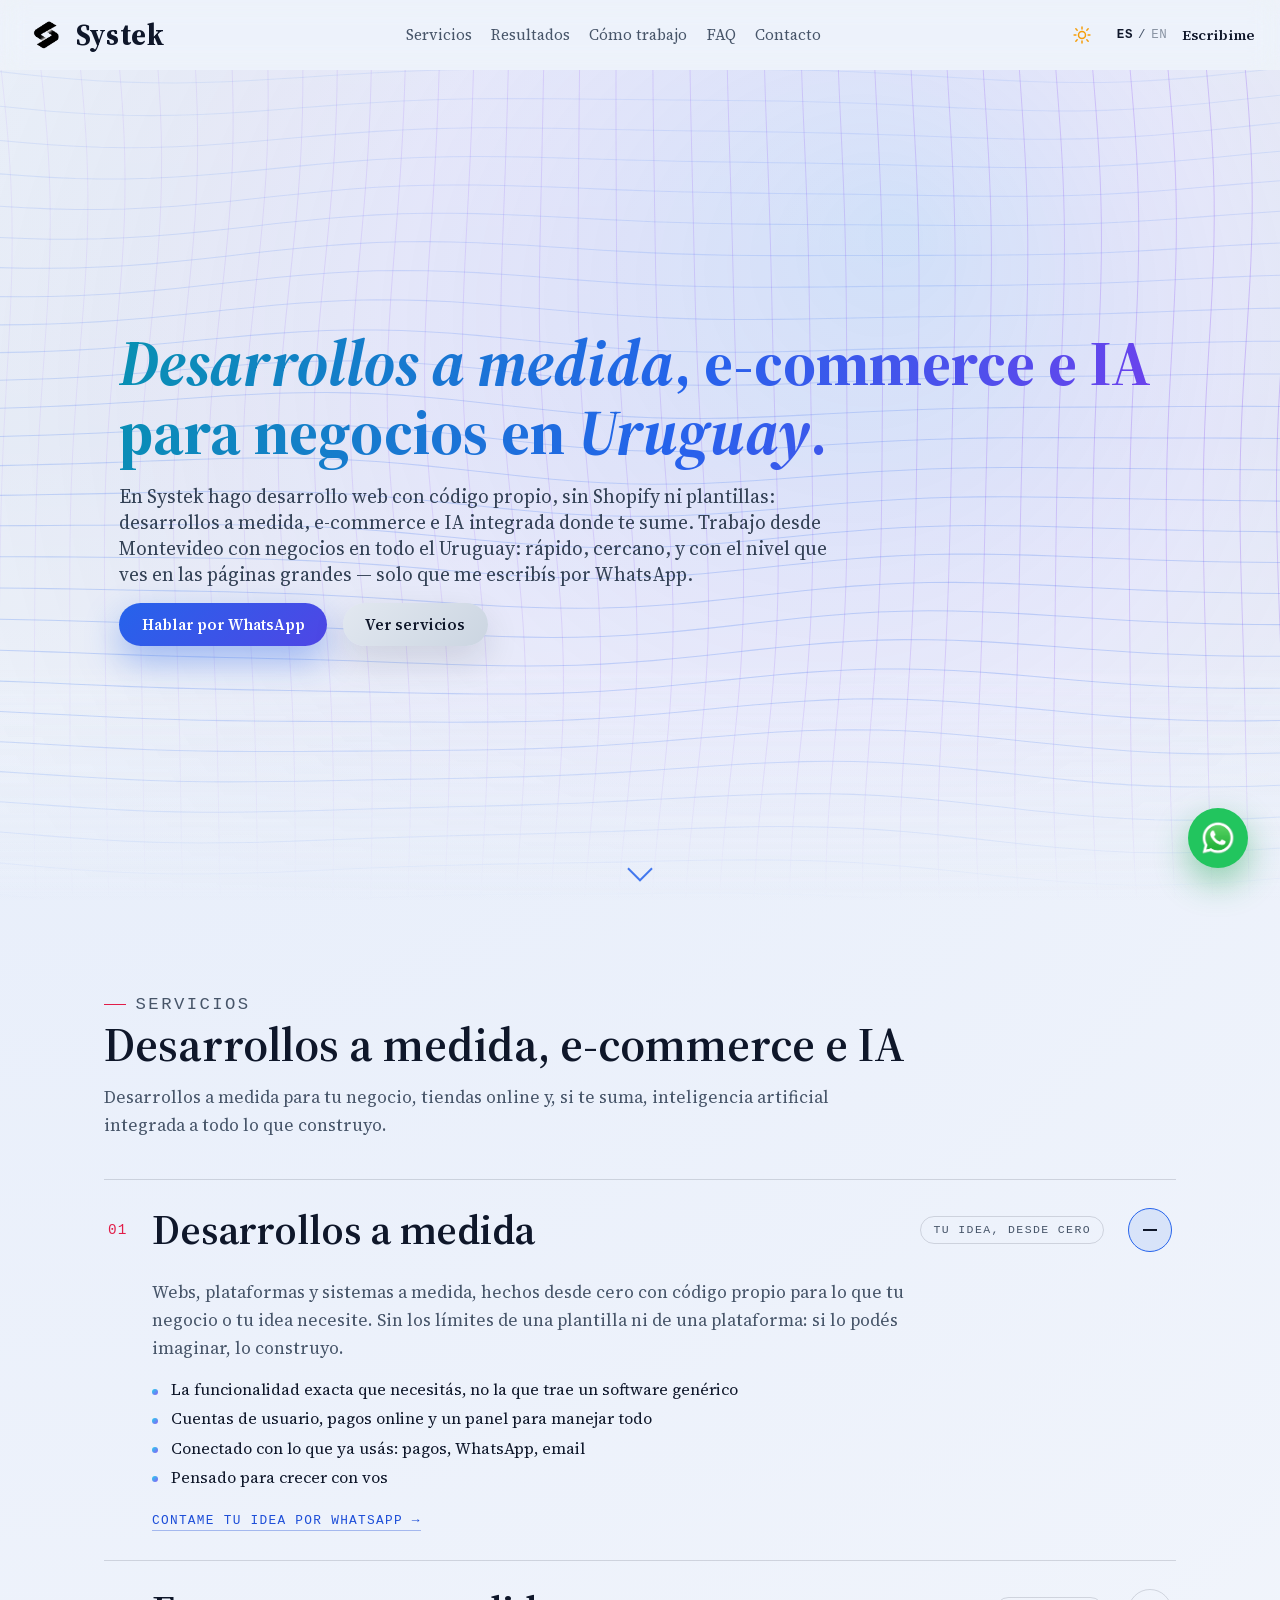
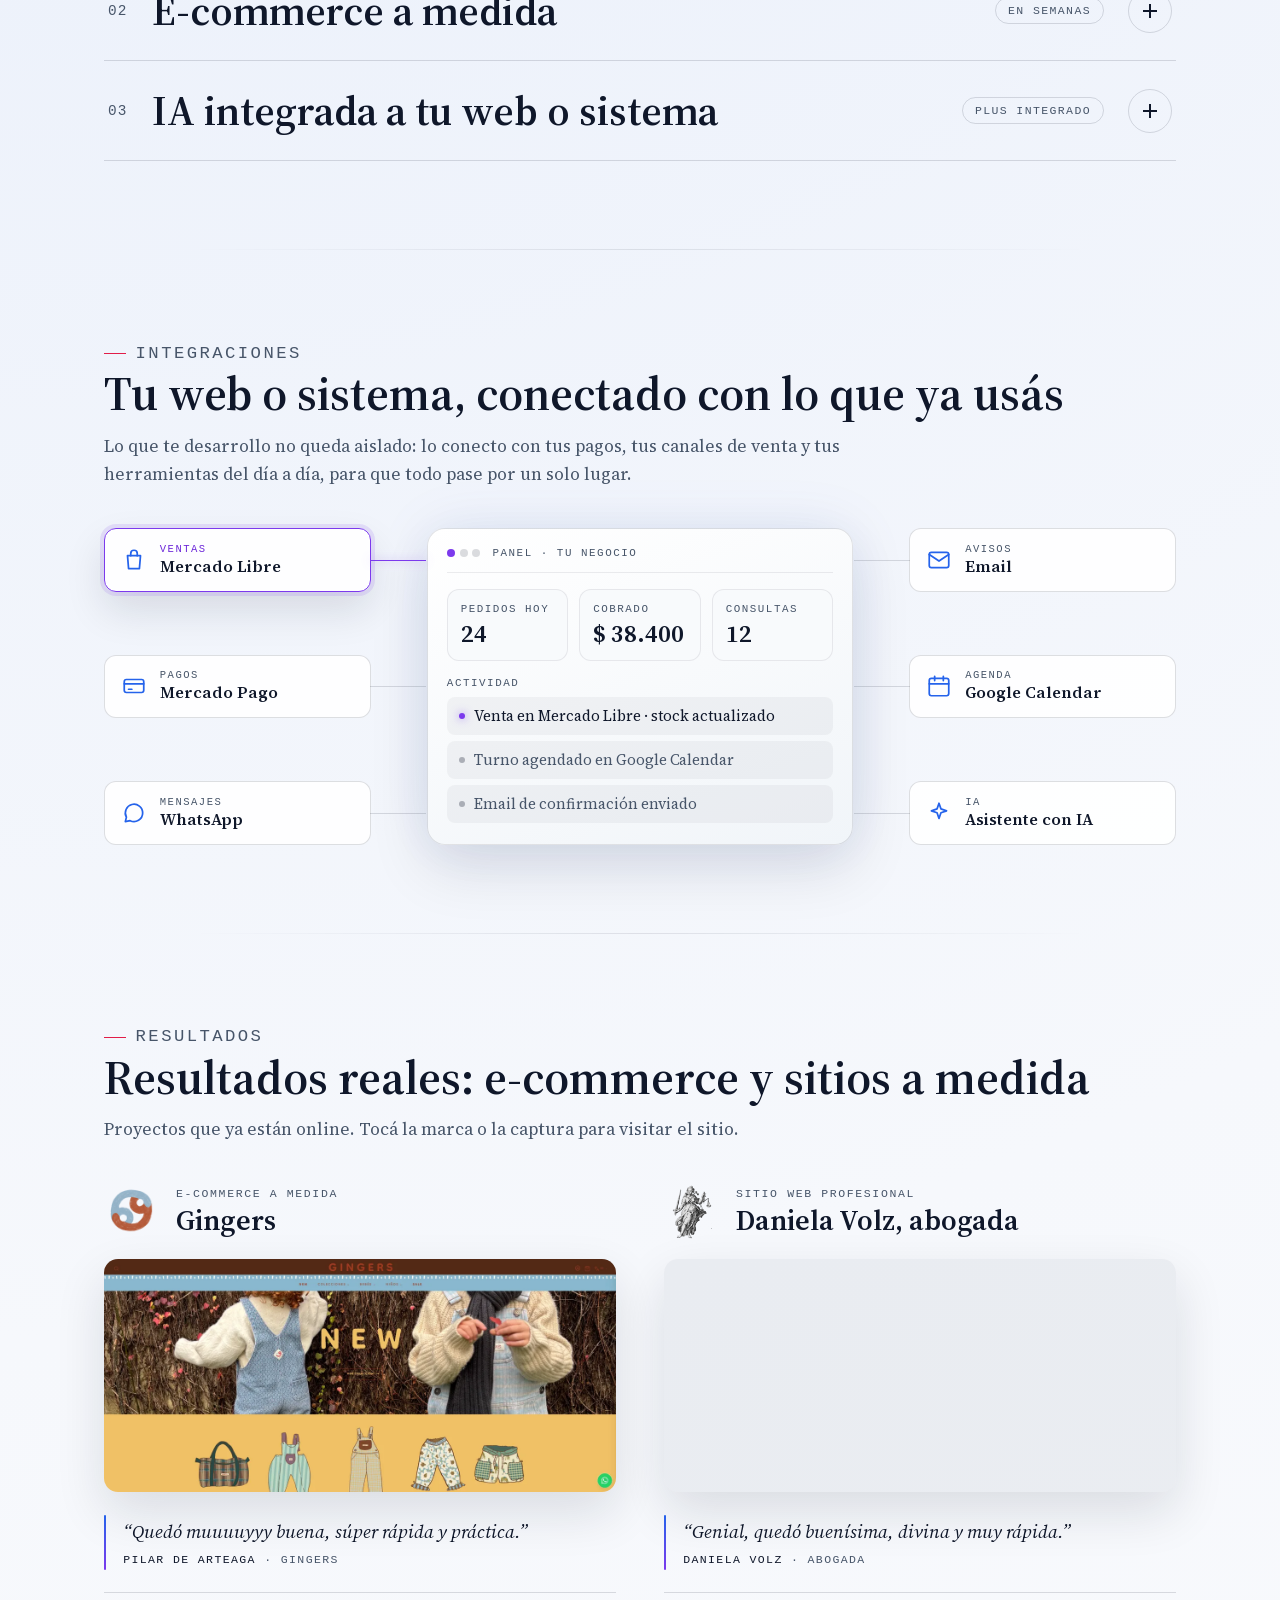
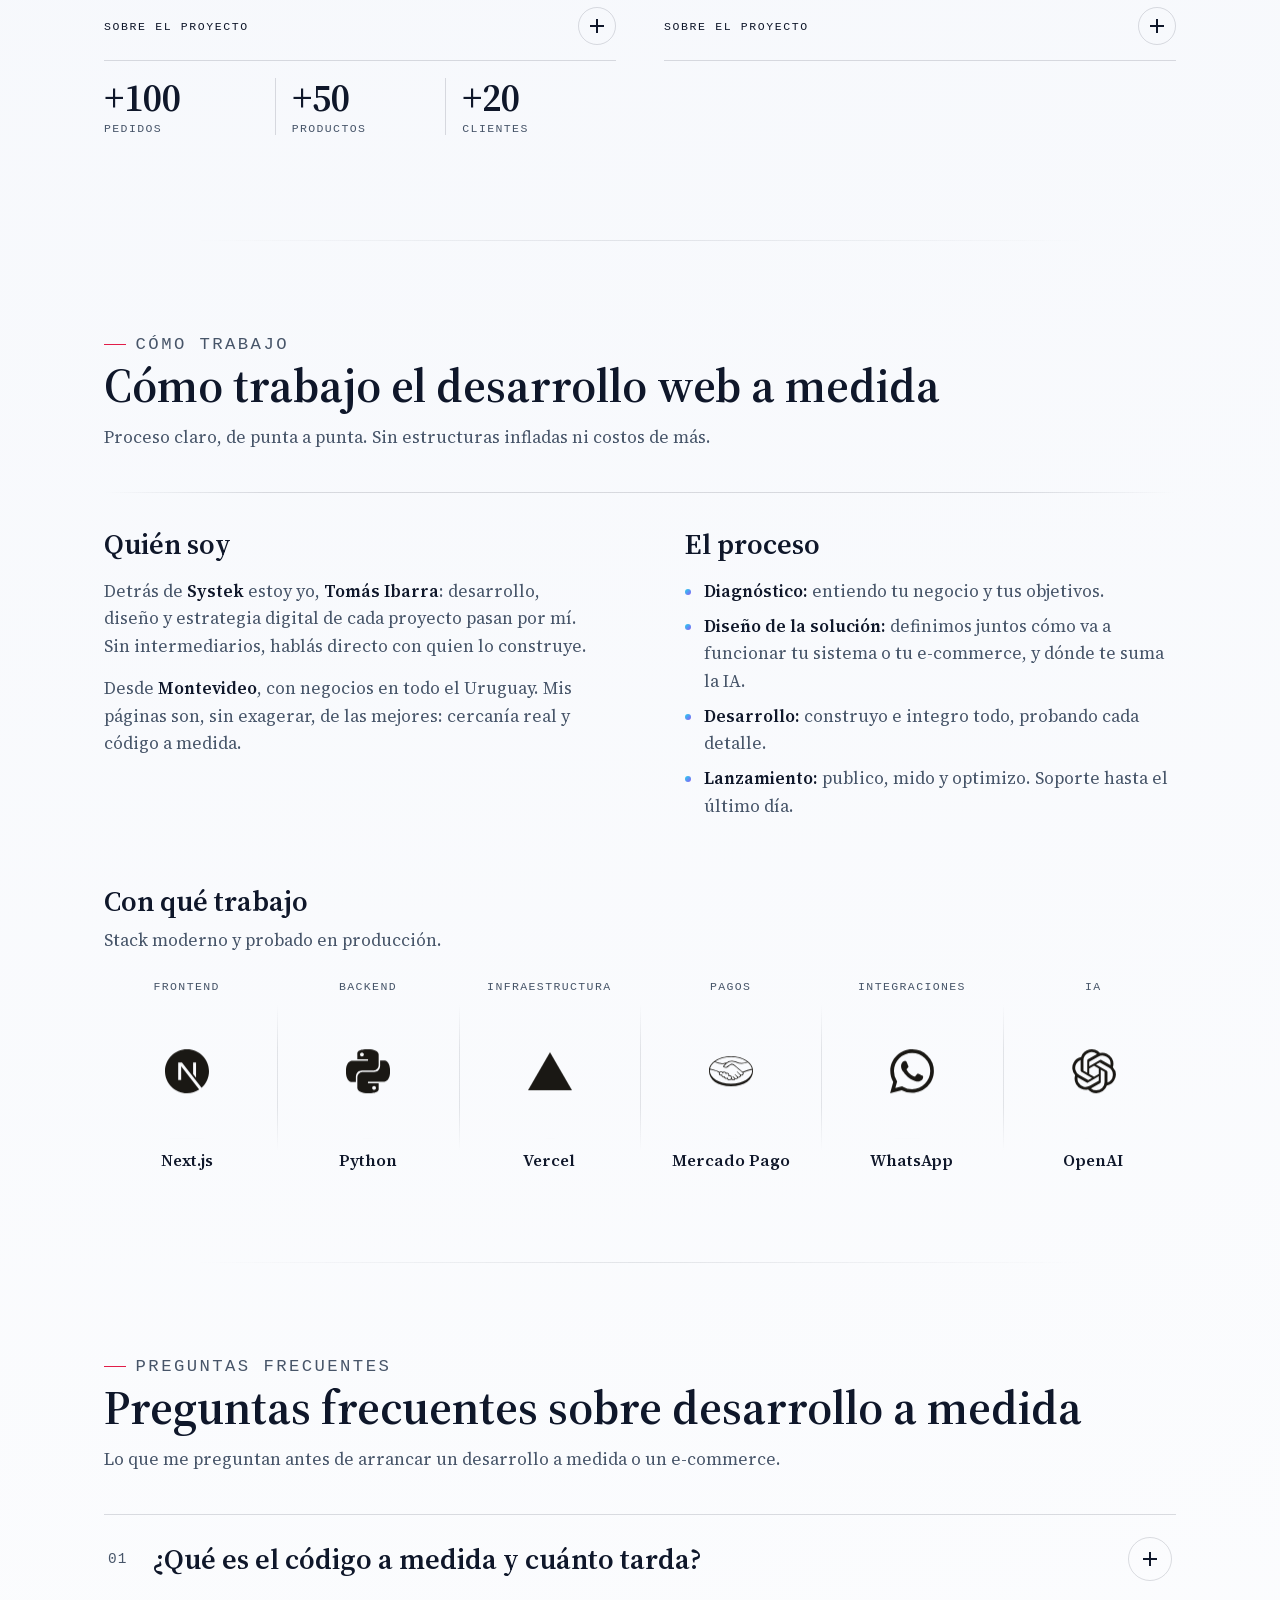
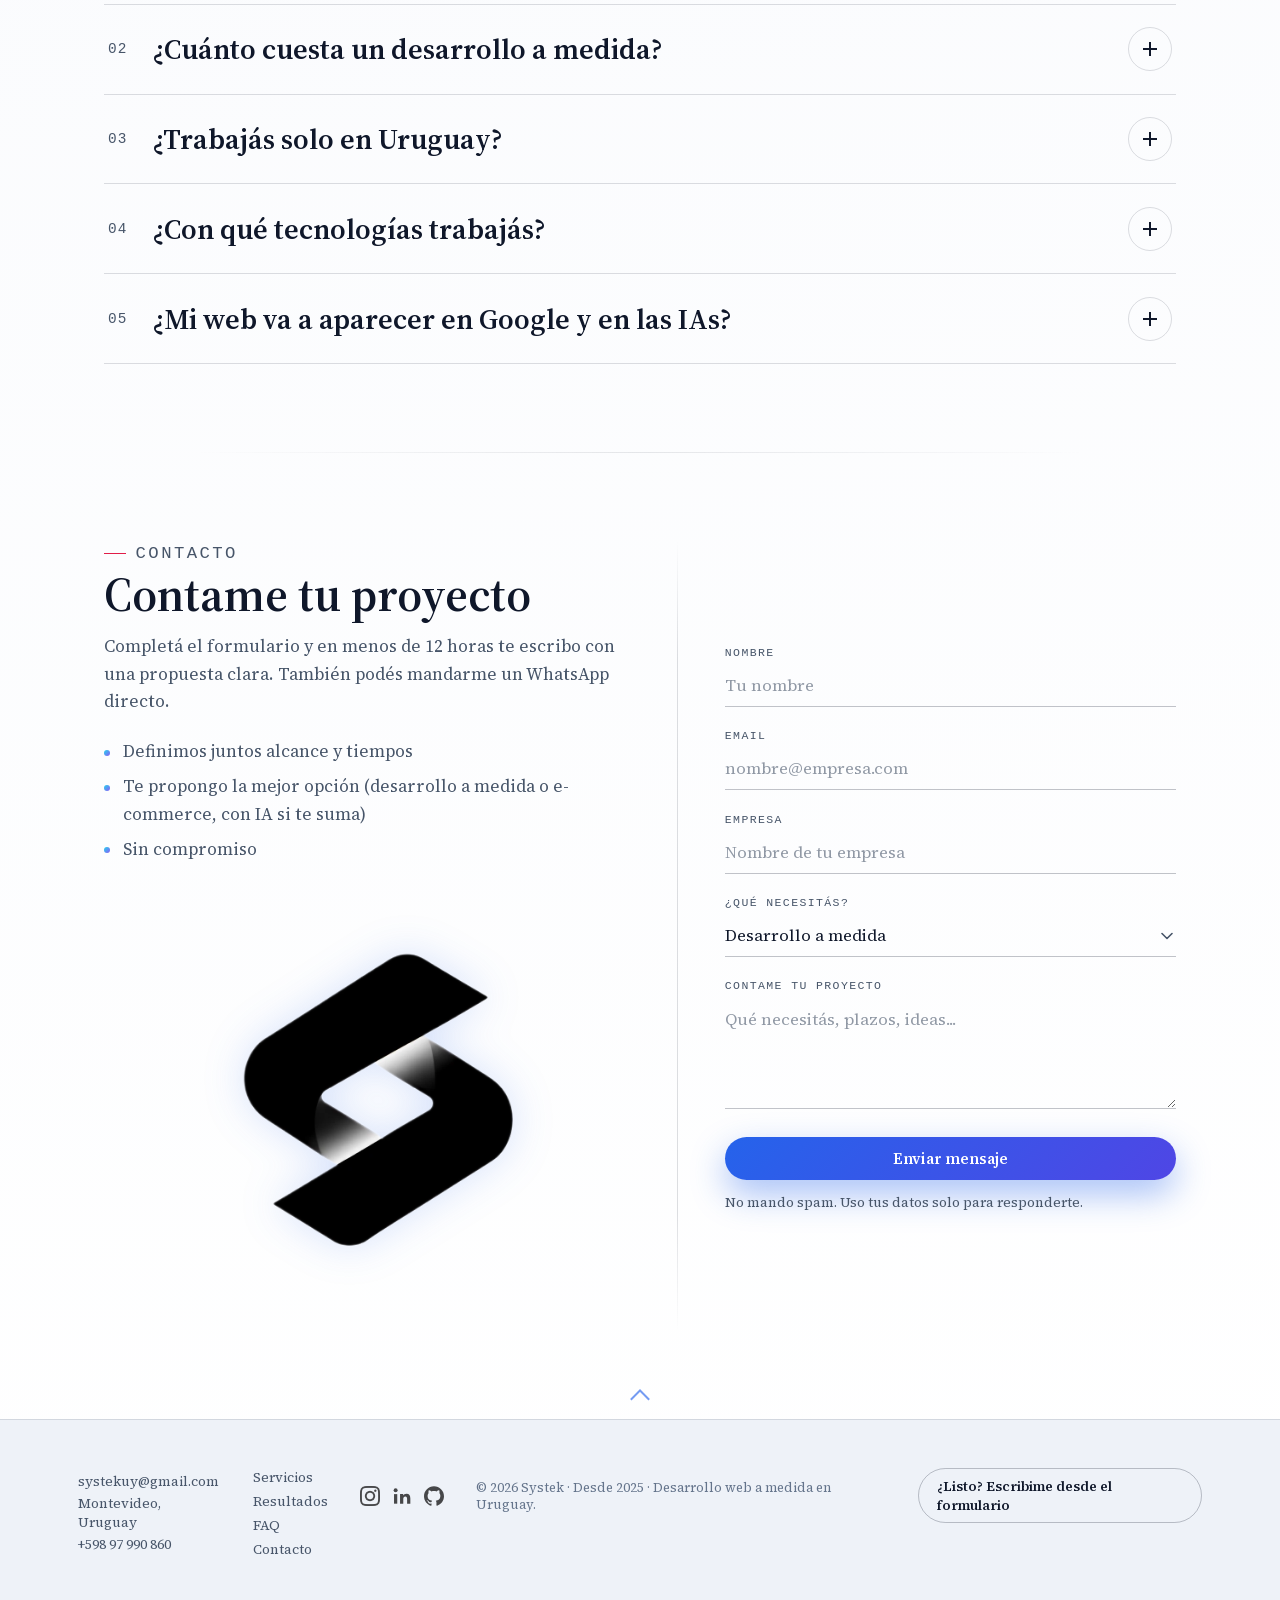
==== index.html @ 70f7b314 "Compatibilidad Mac/Safari y celular: círculo del tema desde el botón, select propio, hovers solo con" ====
<!DOCTYPE html>
<html lang="es-UY" data-theme="light">
<head>
  <meta charset="UTF-8" />
  <meta name="viewport" content="width=device-width, initial-scale=1.0" />
  <title>Systek | Desarrollos a medida, e-commerce e IA en Uruguay</title>
  <meta name="description" content="Hago desarrollos a medida, e-commerce e IA con código propio, sin Shopify ni plantillas. Desde Montevideo para Uruguay y Argentina." />
  <meta name="author" content="Systek" />
  <meta name="robots" content="index, follow, max-image-preview:large, max-snippet:-1, max-video-preview:-1" />
  <meta name="theme-color" content="#eef2f8" />
  <link rel="canonical" href="https://www.systek.uy/" />
  <link rel="alternate" hreflang="es" href="https://www.systek.uy/" />
  <link rel="alternate" hreflang="en" href="https://www.systek.uy/en/" />
  <link rel="alternate" hreflang="x-default" href="https://www.systek.uy/" />

  <!-- Open Graph -->
  <meta property="og:title" content="Systek | Desarrollos a medida, e-commerce e IA en Uruguay" />
  <meta property="og:description" content="Desarrollos a medida, e-commerce e IA con código propio, sin Shopify ni plantillas. Desde Montevideo para Uruguay y Argentina." />
  <meta property="og:image" content="https://www.systek.uy/imagenes/og-image.jpg" />
  <meta property="og:image:width" content="1200" />
  <meta property="og:image:height" content="630" />
  <meta property="og:image:alt" content="Systek: desarrollos a medida, e-commerce e IA en Uruguay" />
  <meta property="og:url" content="https://www.systek.uy/" />
  <meta property="og:type" content="website" />
  <meta property="og:locale" content="es_UY" />
  <meta property="og:locale:alternate" content="en_US" />
  <meta property="og:site_name" content="Systek" />

  <!-- Twitter -->
  <meta name="twitter:card" content="summary_large_image" />
  <meta name="twitter:title" content="Systek | Desarrollos a medida, e-commerce e IA en Uruguay" />
  <meta name="twitter:description" content="Desarrollos a medida, e-commerce e IA con código propio, sin Shopify ni plantillas. Desde Montevideo para Uruguay y Argentina." />
  <meta name="twitter:image" content="https://www.systek.uy/imagenes/og-image.jpg" />
  <meta name="twitter:image:alt" content="Systek: desarrollos a medida, e-commerce e IA en Uruguay" />

  <!-- Icons / PWA-ish -->
  <link rel="icon" href="imagenes/favicon.ico" sizes="any" />
  <link rel="icon" type="image/png" sizes="32x32" href="imagenes/favicon-32.png" />
  <link rel="icon" type="image/png" sizes="48x48" href="imagenes/favicon-48.png" />
  <link rel="apple-touch-icon" href="imagenes/apple-touch-icon.png" />
  <link rel="manifest" href="manifest.json" />

  <!-- Performance -->
  <link rel="preload" href="font/Source_Serif_4/SourceSerif4-Variable-latin.woff2" as="font" type="font/woff2" crossorigin />
  <link rel="preload" href="styles.css?v=20260923a" as="style" />
  <link rel="stylesheet" href="styles.css?v=20260923a" />
  <!-- Marca que hay JS (las animaciones/acordeón solo esconden contenido si JS corre: crawlers sin JS ven todo) -->
  <!-- Tema guardado (claro/oscuro) antes de pintar, para que no parpadee. Default: claro (data-theme en <html>) -->
  <script>
    (function () {
      var root = document.documentElement;
      root.classList.add("js");
      try {
        var theme = localStorage.getItem("theme");
        if (theme === "light" || theme === "dark") root.setAttribute("data-theme", theme);
      } catch (e) {}
    })();
  </script>

  <!-- JSON-LD: ProfessionalService (Organization) + fundador + Services + FAQ
       foundingDate = mismo año que el footer. Sumar a sameAs otros perfiles (Clutch, etc.) cuando existan. -->
  <script type="application/ld+json">
  {
    "@context": "https://schema.org",
    "@graph": [
      {
        "@type": "ProfessionalService",
        "@id": "https://www.systek.uy/#business",
        "name": "Systek",
        "description": "Desarrollo web a medida con código propio, sin Shopify ni plantillas: desarrollos a medida, e-commerce a medida e inteligencia artificial integrada (asistentes con modelos de lenguaje y automatizaciones) para negocios. Desde Montevideo para Uruguay y Argentina.",
        "url": "https://www.systek.uy/",
        "image": "https://www.systek.uy/imagenes/og-image.jpg",
        "logo": "https://www.systek.uy/imagenes/Systek_LogoTransparente.webp",
        "email": "systekuy@gmail.com",
        "telephone": "+59897990860",
        "priceRange": "Desde USD 250",
        "foundingDate": "2025",
        "founder": { "@id": "https://www.systek.uy/#fundador" },
        "makesOffer": [
          { "@type": "Offer", "itemOffered": { "@id": "https://www.systek.uy/#desarrollos" }, "priceSpecification": { "@type": "PriceSpecification", "minPrice": 250, "priceCurrency": "USD" } },
          { "@type": "Offer", "itemOffered": { "@id": "https://www.systek.uy/#ecommerce" }, "priceSpecification": { "@type": "PriceSpecification", "minPrice": 250, "priceCurrency": "USD" } },
          { "@type": "Offer", "itemOffered": { "@id": "https://www.systek.uy/#ia" } }
        ],
        "areaServed": [
          { "@type": "Country", "name": "Uruguay" },
          { "@type": "City", "name": "Montevideo" },
          { "@type": "Country", "name": "Argentina" }
        ],
        "address": {
          "@type": "PostalAddress",
          "addressLocality": "Montevideo",
          "addressCountry": "UY"
        },
        "hasMap": "https://maps.app.goo.gl/rZnhSp1rqTvkkSRV8",
        "sameAs": [
          "https://www.instagram.com/systek.uy/",
          "https://www.linkedin.com/company/systekuy/",
          "https://github.com/systekuy",
          "https://maps.app.goo.gl/rZnhSp1rqTvkkSRV8"
        ],
        "knowsAbout": [
          "desarrollo web a medida",
          "sistemas de gestión a medida",
          "software a medida",
          "e-commerce a medida",
          "tiendas online con código propio",
          "integración de inteligencia artificial",
          "páginas web para negocios Uruguay",
          "SEO",
          "GEO (Generative Engine Optimization)",
          "Next.js",
          "TypeScript",
          "Tailwind CSS",
          "Python",
          "FastAPI",
          "PostgreSQL",
          "Mercado Pago",
          "Stripe",
          "PayPal",
          "Payoneer",
          "WhatsApp Cloud API",
          "n8n",
          "modelos de lenguaje",
          "chatbots con IA para WhatsApp",
          "asistentes virtuales con inteligencia artificial",
          "agentes de IA",
          "automatización de procesos con IA"
        ]
      },
      {
        "@type": "WebSite",
        "@id": "https://www.systek.uy/#website",
        "url": "https://www.systek.uy/",
        "name": "Systek",
        "inLanguage": "es-UY",
        "publisher": { "@id": "https://www.systek.uy/#business" }
      },
      {
        "@type": "Person",
        "@id": "https://www.systek.uy/#fundador",
        "name": "Tomás Ibarra",
        "jobTitle": "Fundador y desarrollador de software",
        "worksFor": { "@id": "https://www.systek.uy/#business" },
        "sameAs": ["https://www.linkedin.com/in/ttomasibarra/"]
      },
      {
        "@type": "Service",
        "@id": "https://www.systek.uy/#desarrollos",
        "name": "Desarrollos a medida",
        "serviceType": "Software de gestión a medida",
        "description": "Webs, plataformas y sistemas a medida hechos desde cero con código propio para lo que cada negocio necesite: cuentas de usuario, pagos online, reservas y consultas, videollamadas, paneles de administración y sistemas de gestión, conectados con WhatsApp, email y las herramientas que ya usás.",
        "provider": { "@id": "https://www.systek.uy/#business" },
        "areaServed": ["Uruguay", "Argentina"]
      },
      {
        "@type": "Service",
        "@id": "https://www.systek.uy/#ecommerce",
        "name": "E-commerce a medida",
        "serviceType": "E-commerce a medida",
        "description": "Tiendas online con código propio, sin Shopify ni plantillas: catálogo, carrito, pagos (Mercado Pago, Stripe, PayPal y cobros del exterior), envíos, SEO y GEO (visibilidad en Google y en motores de IA como ChatGPT, Claude y Perplexity).",
        "provider": { "@id": "https://www.systek.uy/#business" },
        "areaServed": ["Uruguay", "Argentina"]
      },
      {
        "@type": "Service",
        "@id": "https://www.systek.uy/#ia",
        "name": "Integración de IA en tu web o sistema",
        "serviceType": "Integración de inteligencia artificial",
        "description": "Asistentes basados en modelos de lenguaje (OpenAI, Claude, Gemini) y automatizaciones de atención y ventas con n8n, integrados a tu e-commerce o sistema a medida, en la web o WhatsApp y entrenados con la información de tu negocio.",
        "provider": { "@id": "https://www.systek.uy/#business" },
        "areaServed": ["Uruguay", "Argentina"]
      },
      {
        "@type": "CreativeWork",
        "@id": "https://www.systek.uy/#caso-gingers",
        "name": "Gingers: e-commerce y panel de gestión a medida",
        "url": "https://gingers.com.uy",
        "creator": { "@id": "https://www.systek.uy/#business" },
        "about": { "@id": "https://www.systek.uy/#ecommerce" },
        "description": "Tienda online y panel de gestión a medida con Next.js, FastAPI y PostgreSQL: pagos con Mercado Pago, emails automáticos de pedidos, avisos por WhatsApp y facturas en PDF. Más de 100 pedidos, más de 50 productos y más de 20 clientes."
      },
      {
        "@type": "FAQPage",
        "mainEntity": [
          {
            "@type": "Question",
            "name": "¿Qué es el código a medida y cuánto tarda?",
            "acceptedAnswer": {
              "@type": "Answer",
              "text": "Es una web, tienda o sistema hecho desde cero para tu negocio, con código propio: sin Shopify, sin plantillas y sin depender de una plataforma. Vos decidís cómo funciona cada detalle y tenés control total sobre tu proyecto. ¿Los tiempos? Depende del alcance, pero un proyecto bien armado suele estar en semanas, no meses eternos: arranco con un diagnóstico corto y te doy tiempos reales."
            }
          },
          {
            "@type": "Question",
            "name": "¿Cuánto cuesta un desarrollo a medida?",
            "acceptedAnswer": {
              "@type": "Answer",
              "text": "Los proyectos arrancan a partir de 250 USD. El precio final depende de lo que necesites: no es lo mismo una web profesional que un e-commerce o un sistema con usuarios, pagos e integraciones. Después de un diagnóstico corto te paso un presupuesto claro, sin letra chica, y sabés desde el principio cuánto vas a invertir."
            }
          },
          {
            "@type": "Question",
            "name": "¿Trabajás solo en Uruguay?",
            "acceptedAnswer": {
              "@type": "Answer",
              "text": "No. Estoy en Montevideo y trabajo con negocios de todo el Uruguay, y también tomo proyectos de Argentina y de donde sea que me necesiten. Coordinamos todo online y por WhatsApp, directo conmigo."
            }
          },
          {
            "@type": "Question",
            "name": "¿Con qué tecnologías trabajás?",
            "acceptedAnswer": {
              "@type": "Answer",
              "text": "Frontend con Next.js, TypeScript y Tailwind CSS; backend en Python con FastAPI y PostgreSQL; deploy en Vercel y Railway. Integro pagos con Mercado Pago o Stripe, cobros del exterior con PayPal y Payoneer, emails, WhatsApp e IA (OpenAI, Claude, Gemini, automatizaciones con n8n). Siempre con código propio y sin plataformas cerradas."
            }
          },
          {
            "@type": "Question",
            "name": "¿Mi web va a aparecer en Google y en las IAs?",
            "acceptedAnswer": {
              "@type": "Answer",
              "text": "La dejo preparada para eso desde el código. SEO para que Google te muestre, y GEO para que las IAs como ChatGPT, Gemini o Perplexity te encuentren y te recomienden cuando alguien pregunta por lo que hacés: velocidad, datos estructurados, textos claros y fáciles de citar, y un archivo llms.txt pensado para las IAs. Y si querés que la IA también trabaje para tu negocio, te integro inteligencia artificial: chatbots con IA para WhatsApp y la web que atienden a tus clientes 24/7, asistentes virtuales entrenados con la información de tu negocio, agentes de IA que responden consultas, toman pedidos o agendan turnos, y automatización de procesos con n8n, con modelos de lenguaje (LLM) de OpenAI (ChatGPT), Claude y Gemini."
            }
          }
        ]
      }
    ]
  }
  </script>

  <!-- Google Analytics 4 -->
  <script async src="https://www.googletagmanager.com/gtag/js?id=G-X9F97EE6YE"></script>
  <script>
    window.dataLayer = window.dataLayer || [];
    function gtag(){dataLayer.push(arguments);}
    gtag('js', new Date());
    gtag('config', 'G-X9F97EE6YE');
  </script>
</head>
<body id="top">
  <header class="nav">
    <div class="container nav-content">
      <a href="#top" class="logo">
        <img
          src="imagenes/logo_blanco_transparente.webp"
          alt="Logo Systek — desarrollo web a medida Uruguay"
          class="logo-img"
          width="42"
          height="42"
          fetchpriority="high"
        />
        <span class="logo-text">Systek</span>
      </a>
      <nav class="nav-links" aria-label="Principal">
        <a href="#servicios">Servicios</a>
        <a href="#casos">Resultados</a>
        <a href="#proceso">Cómo trabajo</a>
        <a href="#faq">FAQ</a>
        <a href="#contacto">Contacto</a>
      </nav>
      <div class="nav-actions">
        <button type="button" class="theme-toggle" data-theme-toggle aria-label="Cambiar a modo claro">
          <svg class="theme-icon theme-icon-moon" viewBox="0 0 24 24" aria-hidden="true">
            <path d="M20 14.2A8 8 0 1 1 9.8 4a6.3 6.3 0 0 0 10.2 10.2z" />
            <path class="theme-star" d="M17.2 2.6l.55 1.45 1.45.55-1.45.55-.55 1.45-.55-1.45-1.45-.55 1.45-.55z" />
            <path class="theme-star theme-star-2" d="M21.2 7.6l.35.9.9.35-.9.35-.35.9-.35-.9-.9-.35.9-.35z" />
          </svg>
          <svg class="theme-icon theme-icon-sun" viewBox="0 0 24 24" aria-hidden="true">
            <circle cx="12" cy="12" r="4.2" />
            <path d="M12 2.5v2.2M12 19.3v2.2M4.6 4.6l1.6 1.6M17.8 17.8l1.6 1.6M2.5 12h2.2M19.3 12h2.2M4.6 19.4l1.6-1.6M17.8 6.2l1.6-1.6" />
          </svg>
        </button>
        <div class="lang-switch" role="group" aria-label="Idioma">
          <a href="./" hreflang="es" lang="es" aria-current="true">ES</a>
          <span aria-hidden="true">/</span>
          <a href="en/" hreflang="en" lang="en">EN</a>
        </div>
        <a href="#contacto" class="nav-cta">Escribime</a>
      </div>
    </div>
  </header>

  <main>
    <section class="hero" aria-labelledby="hero-title">
      <div class="hero-bg" aria-hidden="true">
        <canvas id="hero-waves" class="hero-waves"></canvas>
      </div>
      <div class="container hero-grid-content">
        <div class="hero-copy">
          <h1 id="hero-title">
            <span class="gradient-text"><span class="hero-line"><span class="hero-part"><em>Desarrollos a medida</em>,</span> <span class="hero-part">e-commerce e IA</span></span> <span class="hero-line">para negocios en <em>Uruguay</em>.</span></span>
          </h1>
          <p class="hero-tagline">Trabajos únicos: vos lo soñás, Systek lo desarrolla.</p>
          <p class="hero-subtitle">
            En Systek hago desarrollo web con código propio, sin Shopify ni plantillas: desarrollos a medida, e-commerce e IA integrada donde te sume.
            Trabajo desde Montevideo con negocios en todo el Uruguay: rápido, cercano, y con el nivel que ves en las páginas grandes — solo que me escribís por WhatsApp.
          </p>
          <div class="hero-actions">
            <a href="https://wa.me/59897990860" class="btn" target="_blank" rel="noopener noreferrer">Hablar por WhatsApp</a>
            <a href="#servicios" class="btn btn-secondary">Ver servicios</a>
          </div>
        </div>
      </div>
      <a href="#servicios" class="hero-scroll-hint" aria-label="Bajar a servicios">
        <span class="hero-scroll-hint-icon" aria-hidden="true"></span>
      </a>
    </section>

    <section id="servicios" class="section" aria-labelledby="servicios-title">
      <div class="container">
        <div class="section-header reveal">
          <p class="eyebrow" aria-hidden="true">Servicios</p>
          <h2 id="servicios-title">Desarrollos a medida, e-commerce e IA</h2>
          <p>Desarrollos a medida para tu negocio, tiendas online y, si te suma, inteligencia artificial integrada a todo lo que construyo.</p>
        </div>

        <!-- Acordeón: sin JS se ven todos abiertos; script.js los colapsa (menos el primero) -->
        <div class="services-accordion" data-accordion="first-open">
          <article class="service-item" data-accordion-item>
            <h3 class="service-heading">
              <button type="button" class="service-toggle" data-accordion-toggle id="servicio-desarrollos-btn" aria-expanded="true" aria-controls="servicio-desarrollos">
                <span class="service-num" aria-hidden="true">01</span>
                <span class="service-title">Desarrollos a medida</span>
                <span class="service-tag">Tu idea, desde cero</span>
                <span class="service-icon" aria-hidden="true"></span>
              </button>
            </h3>
            <div class="service-panel" data-accordion-panel id="servicio-desarrollos" role="region" aria-labelledby="servicio-desarrollos-btn">
              <div class="service-panel-inner">
                <p>
                  Webs, plataformas y sistemas a medida, hechos desde cero con código propio para lo que tu negocio
                  o tu idea necesite. Sin los límites de una plantilla ni de una plataforma: si lo podés imaginar,
                  lo construyo.
                </p>
                <ul class="service-list">
                  <li>La funcionalidad exacta que necesitás, no la que trae un software genérico</li>
                  <li>Cuentas de usuario, pagos online y un panel para manejar todo</li>
                  <li>Conectado con lo que ya usás: pagos, WhatsApp, email</li>
                  <li>Pensado para crecer con vos</li>
                </ul>
                <a href="https://wa.me/59897990860" class="service-link" target="_blank" rel="noopener noreferrer">Contame tu idea por WhatsApp</a>
              </div>
            </div>
          </article>

          <article class="service-item" data-accordion-item>
            <h3 class="service-heading">
              <button type="button" class="service-toggle" data-accordion-toggle id="servicio-ecommerce-btn" aria-expanded="true" aria-controls="servicio-ecommerce">
                <span class="service-num" aria-hidden="true">02</span>
                <span class="service-title">E-commerce a medida</span>
                <span class="service-tag">En semanas</span>
                <span class="service-icon" aria-hidden="true"></span>
              </button>
            </h3>
            <div class="service-panel" data-accordion-panel id="servicio-ecommerce" role="region" aria-labelledby="servicio-ecommerce-btn">
              <div class="service-panel-inner">
                <p>
                  Tu tienda online hecha desde cero con código propio, sin Shopify ni plantillas: funciona como
                  vos querés, no como te deja una plataforma.
                </p>
                <ul class="service-list">
                  <li>Catálogo, carrito y checkout pensados para tu producto</li>
                  <li>Pagos con Mercado Pago, Stripe o PayPal (también desde el exterior), envíos y analítica</li>
                  <li>SEO y GEO: que te encuentren en Google y que las IAs como ChatGPT o Claude te recomienden</li>
                </ul>
                <a href="#casos" class="service-link">Mirá Gingers, un e-commerce que hice</a>
              </div>
            </div>
          </article>

          <article class="service-item" data-accordion-item>
            <h3 class="service-heading">
              <button type="button" class="service-toggle" data-accordion-toggle id="servicio-ia-btn" aria-expanded="true" aria-controls="servicio-ia">
                <span class="service-num" aria-hidden="true">03</span>
                <span class="service-title">IA integrada a tu web o sistema</span>
                <span class="service-tag">Plus integrado</span>
                <span class="service-icon" aria-hidden="true"></span>
              </button>
            </h3>
            <div class="service-panel" data-accordion-panel id="servicio-ia" role="region" aria-labelledby="servicio-ia-btn">
              <div class="service-panel-inner">
                <p>
                  La inteligencia artificial no es un producto aparte: es un plus que le sumo a tu sistema o
                  e-commerce. Uso modelos de lenguaje para armar asistentes que conocen tu negocio y automatizaciones
                  que te sacan tareas repetitivas de encima.
                </p>
                <ul class="service-list">
                  <li>Asistentes que responden a tus clientes 24/7 en la web o WhatsApp</li>
                  <li>Entrenados con la información de tu negocio</li>
                  <li>Automatizaciones de atención y ventas con n8n, conectadas a tu sistema</li>
                  <li>Con los modelos que mejor le vienen a cada caso: OpenAI, Claude, Gemini u opciones locales como Ollama</li>
                </ul>
                <a href="#integraciones" class="service-link">Ver con qué se conecta</a>
              </div>
            </div>
          </article>
        </div>
      </div>
    </section>

    <section id="integraciones" class="section" aria-labelledby="integraciones-title">
      <div class="container">
        <div class="section-header reveal">
          <p class="eyebrow" aria-hidden="true">Integraciones</p>
          <h2 id="integraciones-title">Tu web o sistema, conectado con lo que ya usás</h2>
          <p>
            Lo que te desarrollo no queda aislado: lo conecto con tus pagos, tus canales de venta y tus
            herramientas del día a día, para que todo pase por un solo lugar.
          </p>
        </div>

        <div class="eco" data-eco>
          <ul class="eco-nodes eco-nodes-left">
            <li class="eco-node is-active" data-event="Venta en Mercado Libre · stock actualizado" data-effect="pedidos:1,cobrado:2350">
              <svg class="eco-icon" viewBox="0 0 24 24" aria-hidden="true"><path d="M6 8h12l-1 12H7L6 8z"/><path d="M9 8V6a3 3 0 0 1 6 0v2"/></svg>
              <span class="eco-label">Ventas</span>
              <span class="eco-name">Mercado Libre</span>
            </li>
            <li class="eco-node" data-event="Pago aprobado con Mercado Pago · pedido confirmado" data-effect="pedidos:1,cobrado:1890">
              <svg class="eco-icon" viewBox="0 0 24 24" aria-hidden="true"><rect x="3" y="6" width="18" height="12" rx="2"/><path d="M3 10h18M7 15h3"/></svg>
              <span class="eco-label">Pagos</span>
              <span class="eco-name">Mercado Pago</span>
            </li>
            <li class="eco-node" data-event="Consulta por WhatsApp · respondida al instante" data-effect="consultas:1">
              <svg class="eco-icon" viewBox="0 0 24 24" aria-hidden="true"><path d="M20 12a8 8 0 0 1-11.6 7.1L4 20l1-4.2A8 8 0 1 1 20 12z"/></svg>
              <span class="eco-label">Mensajes</span>
              <span class="eco-name">WhatsApp</span>
            </li>
          </ul>

          <div class="eco-panel" role="img" aria-label="Ejemplo ilustrativo de un panel de gestión conectado a Mercado Libre, Mercado Pago, WhatsApp, email, Google Calendar y un asistente con IA">
            <div class="eco-panel-bar" aria-hidden="true">
              <span class="eco-dots"><i></i><i></i><i></i></span>
              <span class="eco-panel-title">Panel · tu negocio</span>
            </div>
            <div class="eco-metrics" aria-hidden="true">
              <div class="eco-metric">
                <span class="eco-metric-label">Pedidos hoy</span>
                <span class="eco-metric-value" data-eco-metric="pedidos">24</span>
              </div>
              <div class="eco-metric">
                <span class="eco-metric-label">Cobrado</span>
                <span class="eco-metric-value" data-eco-metric="cobrado">$ 38.400</span>
              </div>
              <div class="eco-metric">
                <span class="eco-metric-label">Consultas</span>
                <span class="eco-metric-value" data-eco-metric="consultas">12</span>
              </div>
            </div>
            <div class="eco-activity" aria-hidden="true">
              <span class="eco-activity-label">Actividad</span>
              <ul class="eco-activity-list" data-eco-activity>
                <li class="is-new">Venta en Mercado Libre · stock actualizado</li>
                <li>Turno agendado en Google Calendar</li>
                <li>Email de confirmación enviado</li>
              </ul>
            </div>
          </div>

          <ul class="eco-nodes eco-nodes-right">
            <li class="eco-node" data-event="Email de confirmación enviado">
              <svg class="eco-icon" viewBox="0 0 24 24" aria-hidden="true"><rect x="3" y="5" width="18" height="14" rx="2"/><path d="m3 7 9 6 9-6"/></svg>
              <span class="eco-label">Avisos</span>
              <span class="eco-name">Email</span>
            </li>
            <li class="eco-node" data-event="Turno agendado en Google Calendar" data-effect="consultas:1">
              <svg class="eco-icon" viewBox="0 0 24 24" aria-hidden="true"><rect x="3" y="5" width="18" height="16" rx="2"/><path d="M3 10h18M8 3v4M16 3v4"/></svg>
              <span class="eco-label">Agenda</span>
              <span class="eco-name">Google Calendar</span>
            </li>
            <li class="eco-node" data-event="Asistente IA respondió 5 consultas" data-effect="consultas:5">
              <svg class="eco-icon" viewBox="0 0 24 24" aria-hidden="true"><path d="M12 3l1.8 5.2L19 10l-5.2 1.8L12 17l-1.8-5.2L5 10l5.2-1.8z"/></svg>
              <span class="eco-label">IA</span>
              <span class="eco-name">Asistente con IA</span>
            </li>
          </ul>
        </div>
      </div>
    </section>

    <section id="casos" class="section" aria-labelledby="casos-title">
      <div class="container">
        <div class="section-header reveal">
          <p class="eyebrow" aria-hidden="true">Resultados</p>
          <h2 id="casos-title">Resultados reales: e-commerce y sitios a medida</h2>
          <p>Proyectos que ya están online. Tocá la marca o la captura para visitar el sitio.</p>
        </div>
        <div class="cases-grid" data-accordion="closed">
          <article class="case reveal" data-accordion-item>
            <header class="case-head">
              <a class="case-logo-link" href="https://gingers.com.uy" target="_blank" rel="noopener noreferrer" tabindex="-1">
                <img src="imagenes/gingers_logo.webp"
                     alt="Logo de Gingers"
                     class="case-logo case-logo-spin"
                     width="56"
                     height="56"
                     loading="lazy"
                     decoding="async" />
              </a>
              <div>
                <p class="case-kind">E-commerce a medida</p>
                <h3 class="case-title">
                  <a href="https://gingers.com.uy" target="_blank" rel="noopener noreferrer">Gingers</a>
                </h3>
              </div>
            </header>
            <a class="case-media" href="https://gingers.com.uy" target="_blank" rel="noopener noreferrer" tabindex="-1">
              <img src="imagenes/gin.webp"
                   alt="Captura del e-commerce Gingers en Uruguay"
                   class="case-img"
                   width="1200"
                   height="546"
                   loading="lazy"
                   decoding="async" />
            </a>
            <blockquote class="case-quote">
              <p>“Quedó muuuuyyy buena, súper rápida y práctica.”</p>
              <footer><span class="case-quote-name">Pilar de Arteaga</span> · Gingers</footer>
            </blockquote>
            <div class="case-more">
              <button type="button" class="case-toggle" data-accordion-toggle id="caso-gingers-btn" aria-expanded="true" aria-controls="caso-gingers">
                <span>Sobre el proyecto</span>
                <span class="service-icon" aria-hidden="true"></span>
              </button>
              <div class="case-panel" data-accordion-panel id="caso-gingers" role="region" aria-labelledby="caso-gingers-btn">
                <div class="case-panel-inner">
                  <p>
                    <strong>Gingers</strong> necesitaba su tienda desde cero. Hoy su e-commerce es una de las principales fuentes de ingresos del negocio.
                  </p>
                  <p>
                    Le hice la tienda y su panel de gestión a medida: pedidos, productos, clientes e ingresos en un solo lugar,
                    con pagos con Mercado Pago, emails automáticos de cada pedido, avisos por WhatsApp y facturas en PDF.
                  </p>
                  <a href="https://gingers.com.uy" class="service-link" target="_blank" rel="noopener noreferrer">Visitar gingers.com.uy</a>
                </div>
              </div>
            </div>
            <ul class="case-metrics" aria-label="Resultados de Gingers">
              <li><strong data-count="100" data-prefix="+">+100</strong><span>pedidos</span></li>
              <li><strong data-count="50" data-prefix="+">+50</strong><span>productos</span></li>
              <li><strong data-count="20" data-prefix="+">+20</strong><span>clientes</span></li>
            </ul>
          </article>

          <article class="case reveal" data-accordion-item>
            <header class="case-head">
              <a class="case-logo-link" href="https://danielavolzabogada.com.uy" target="_blank" rel="noopener noreferrer" tabindex="-1">
                <img src="imagenes/abogada_logo.webp"
                     alt="Logo de Daniela Volz, abogada"
                     class="case-logo"
                     width="56"
                     height="56"
                     loading="lazy"
                     decoding="async" />
              </a>
              <div>
                <p class="case-kind">Sitio web profesional</p>
                <h3 class="case-title">
                  <a href="https://danielavolzabogada.com.uy" target="_blank" rel="noopener noreferrer">Daniela Volz, abogada</a>
                </h3>
              </div>
            </header>
            <a class="case-media" href="https://danielavolzabogada.com.uy" target="_blank" rel="noopener noreferrer" tabindex="-1">
              <img src="imagenes/abogada.webp"
                   alt="Captura del sitio web profesional de Daniela Volz en Uruguay"
                   class="case-img"
                   width="1200"
                   height="546"
                   loading="lazy"
                   decoding="async" />
            </a>
            <blockquote class="case-quote">
              <p>“Genial, quedó buenísima, divina y muy rápida.”</p>
              <footer><span class="case-quote-name">Daniela Volz</span> · abogada</footer>
            </blockquote>
            <div class="case-more">
              <button type="button" class="case-toggle" data-accordion-toggle id="caso-volz-btn" aria-expanded="true" aria-controls="caso-volz">
                <span>Sobre el proyecto</span>
                <span class="service-icon" aria-hidden="true"></span>
              </button>
              <div class="case-panel" data-accordion-panel id="caso-volz" role="region" aria-labelledby="caso-volz-btn">
                <div class="case-panel-inner">
                  <p>
                    Una web simple y rápida para mostrar servicios. Con SEO bien armado, impulsó consultas y proyectos nuevos.
                  </p>
                  <a href="https://danielavolzabogada.com.uy" class="service-link" target="_blank" rel="noopener noreferrer">Visitar danielavolzabogada.com.uy</a>
                </div>
              </div>
            </div>
          </article>

          <!-- Plantilla para el próximo caso (copiar un <article class="case"> de arriba y cambiar):
               logo + tipo ("Desarrollo a medida") + nombre, captura, métricas con data-count (opcional),
               y en el panel: problema, qué hice y resultado. Ids únicos en el botón y el panel. -->
        </div>
      </div>
    </section>

    <section id="proceso" class="section" aria-labelledby="proceso-title">
      <div class="container">
        <div class="section-header reveal">
          <p class="eyebrow" aria-hidden="true">Cómo trabajo</p>
          <h2 id="proceso-title">Cómo trabajo el desarrollo web a medida</h2>
          <p>Proceso claro, de punta a punta. Sin estructuras infladas ni costos de más.</p>
        </div>

        <div class="steps">
          <div class="step reveal">
            <h3>Quién soy</h3>
            <p>
              Detrás de <strong>Systek</strong> estoy yo, <strong>Tomás Ibarra</strong>: desarrollo, diseño y estrategia digital
              de cada proyecto pasan por mí. Sin intermediarios, hablás directo con quien lo construye.
            </p>
            <p>
              Desde <strong>Montevideo</strong>, con negocios en todo el Uruguay.
              Mis páginas son, sin exagerar, de las mejores: cercanía real y código a medida.
            </p>
          </div>

          <div class="step reveal">
            <h3>El proceso</h3>
            <ul class="service-list">
              <li><strong>Diagnóstico:</strong> entiendo tu negocio y tus objetivos.</li>
              <li><strong>Diseño de la solución:</strong> definimos juntos cómo va a funcionar tu sistema o tu e-commerce, y dónde te suma la IA.</li>
              <li><strong>Desarrollo:</strong> construyo e integro todo, probando cada detalle.</li>
              <li><strong>Lanzamiento:</strong> publico, mido y optimizo. Soporte hasta el último día.</li>
            </ul>
          </div>
        </div>

        <div class="stack reveal" aria-labelledby="stack-title">
          <h3 id="stack-title" class="stack-title">Con qué trabajo</h3>
          <p class="stack-intro">Stack moderno y probado en producción.</p>
          <div class="reels" data-reels>
          <div class="reel">
            <p class="reel-label">Frontend</p>
            <div class="reel-window">
              <ul class="reel-strip">
                <li class="is-focus"><img src="imagenes/stack/nextdotjs.svg" alt="Next.js" width="48" height="48" loading="lazy" decoding="async" /></li>
                <li><img src="imagenes/stack/typescript.svg" alt="TypeScript" width="48" height="48" loading="lazy" decoding="async" /></li>
                <li><img src="imagenes/stack/tailwindcss.svg" alt="Tailwind CSS" width="48" height="48" loading="lazy" decoding="async" /></li>
              </ul>
            </div>
            <p class="reel-name">Next.js</p>
          </div>
          <div class="reel">
            <p class="reel-label">Backend</p>
            <div class="reel-window">
              <ul class="reel-strip">
                <li class="is-focus"><img src="imagenes/stack/python.svg" alt="Python" width="48" height="48" loading="lazy" decoding="async" /></li>
                <li><img src="imagenes/stack/fastapi.svg" alt="FastAPI" width="48" height="48" loading="lazy" decoding="async" /></li>
                <li><img src="imagenes/stack/sqlalchemy.svg" alt="SQLAlchemy" width="48" height="48" loading="lazy" decoding="async" /></li>
                <li><img src="imagenes/stack/postgresql.svg" alt="PostgreSQL" width="48" height="48" loading="lazy" decoding="async" /></li>
              </ul>
            </div>
            <p class="reel-name">Python</p>
          </div>
          <div class="reel">
            <p class="reel-label">Infraestructura</p>
            <div class="reel-window">
              <ul class="reel-strip">
                <li class="is-focus"><img src="imagenes/stack/vercel.svg" alt="Vercel" width="48" height="48" loading="lazy" decoding="async" /></li>
                <li><img src="imagenes/stack/railway.svg" alt="Railway" width="48" height="48" loading="lazy" decoding="async" /></li>
                <li><img src="imagenes/stack/github.svg" alt="GitHub" width="48" height="48" loading="lazy" decoding="async" /></li>
              </ul>
            </div>
            <p class="reel-name">Vercel</p>
          </div>
          <div class="reel">
            <p class="reel-label">Pagos</p>
            <div class="reel-window">
              <ul class="reel-strip">
                <li class="is-focus"><img src="imagenes/stack/mercadopago.svg" alt="Mercado Pago" width="48" height="48" loading="lazy" decoding="async" /></li>
                <li><img src="imagenes/stack/stripe.svg" alt="Stripe" width="48" height="48" loading="lazy" decoding="async" /></li>
                <li><img src="imagenes/stack/paypal.svg" alt="PayPal" width="48" height="48" loading="lazy" decoding="async" /></li>
                <li><img src="imagenes/stack/payoneer.svg" alt="Payoneer" width="48" height="48" loading="lazy" decoding="async" /></li>
              </ul>
            </div>
            <p class="reel-name">Mercado Pago</p>
          </div>
          <div class="reel">
            <p class="reel-label">Integraciones</p>
            <div class="reel-window">
              <ul class="reel-strip">
                <li class="is-focus"><img src="imagenes/stack/whatsapp.svg" alt="WhatsApp" width="48" height="48" loading="lazy" decoding="async" /></li>
                <li><img src="imagenes/stack/resend.svg" alt="Resend" width="48" height="48" loading="lazy" decoding="async" /></li>
                <li><img src="imagenes/stack/cloudinary.svg" alt="Cloudinary" width="48" height="48" loading="lazy" decoding="async" /></li>
                <li><img src="imagenes/stack/googleanalytics.svg" alt="Google Analytics" width="48" height="48" loading="lazy" decoding="async" /></li>
                <li><img src="imagenes/stack/googlesearchconsole.svg" alt="Search Console" width="48" height="48" loading="lazy" decoding="async" /></li>
              </ul>
            </div>
            <p class="reel-name">WhatsApp</p>
          </div>
          <div class="reel">
            <p class="reel-label">IA</p>
            <div class="reel-window">
              <ul class="reel-strip">
                <li class="is-focus"><img src="imagenes/stack/openai.svg" alt="OpenAI" width="48" height="48" loading="lazy" decoding="async" /></li>
                <li><img src="imagenes/stack/claude.svg" alt="Claude" width="48" height="48" loading="lazy" decoding="async" /></li>
                <li><img src="imagenes/stack/googlegemini.svg" alt="Gemini" width="48" height="48" loading="lazy" decoding="async" /></li>
                <li><img src="imagenes/stack/grok.svg" alt="Grok" width="48" height="48" loading="lazy" decoding="async" /></li>
                <li><img src="imagenes/stack/ollama.svg" alt="Ollama" width="48" height="48" loading="lazy" decoding="async" /></li>
                <li><img src="imagenes/stack/n8n.svg" alt="n8n" width="48" height="48" loading="lazy" decoding="async" /></li>
              </ul>
            </div>
            <p class="reel-name">OpenAI</p>
          </div>
          </div>
        </div>
      </div>
    </section>

    <section id="faq" class="section" aria-labelledby="faq-title">
      <div class="container">
        <div class="section-header reveal">
          <p class="eyebrow" aria-hidden="true">Preguntas frecuentes</p>
          <h2 id="faq-title">Preguntas frecuentes sobre desarrollo a medida</h2>
          <p>Lo que me preguntan antes de arrancar un desarrollo a medida o un e-commerce.</p>
        </div>
        <div class="faq-list" data-accordion="closed" data-hover-open>
          <div class="faq-item reveal" data-accordion-item>
            <h3 class="faq-q">
              <button type="button" class="faq-toggle" data-accordion-toggle id="faq-1-btn" aria-expanded="true" aria-controls="faq-1">
                <span class="faq-num" aria-hidden="true">01</span>
                <span class="faq-text">¿Qué es el código a medida y cuánto tarda?</span>
                <span class="service-icon" aria-hidden="true"></span>
              </button>
            </h3>
            <div class="faq-panel" data-accordion-panel id="faq-1" role="region" aria-labelledby="faq-1-btn">
              <div class="faq-panel-inner">
                <p>
                  Es una web, tienda o sistema hecho desde cero para tu negocio, con código propio: sin Shopify, sin
                  plantillas y sin depender de una plataforma. Vos decidís cómo funciona cada detalle y tenés control
                  total sobre tu proyecto. ¿Los tiempos? Depende del alcance, pero un proyecto bien armado suele estar
                  en semanas, no meses eternos: arranco con un diagnóstico corto y te doy tiempos reales.
                </p>
              </div>
            </div>
          </div>
          <div class="faq-item reveal" data-accordion-item>
            <h3 class="faq-q">
              <button type="button" class="faq-toggle" data-accordion-toggle id="faq-2-btn" aria-expanded="true" aria-controls="faq-2">
                <span class="faq-num" aria-hidden="true">02</span>
                <span class="faq-text">¿Cuánto cuesta un desarrollo a medida?</span>
                <span class="service-icon" aria-hidden="true"></span>
              </button>
            </h3>
            <div class="faq-panel" data-accordion-panel id="faq-2" role="region" aria-labelledby="faq-2-btn">
              <div class="faq-panel-inner">
                <p>
                  Los proyectos arrancan a partir de 250 USD. El precio final depende de lo que necesites: no es lo
                  mismo una web profesional que un e-commerce o un sistema con usuarios, pagos e integraciones.
                  Después de un diagnóstico corto te paso un presupuesto claro, sin letra chica, y sabés desde el
                  principio cuánto vas a invertir.
                </p>
              </div>
            </div>
          </div>
          <div class="faq-item reveal" data-accordion-item>
            <h3 class="faq-q">
              <button type="button" class="faq-toggle" data-accordion-toggle id="faq-3-btn" aria-expanded="true" aria-controls="faq-3">
                <span class="faq-num" aria-hidden="true">03</span>
                <span class="faq-text">¿Trabajás solo en Uruguay?</span>
                <span class="service-icon" aria-hidden="true"></span>
              </button>
            </h3>
            <div class="faq-panel" data-accordion-panel id="faq-3" role="region" aria-labelledby="faq-3-btn">
              <div class="faq-panel-inner">
                <p>
                  No. Estoy en Montevideo y trabajo con negocios de todo el Uruguay, y también tomo proyectos de
                  Argentina y de donde sea que me necesiten. Coordinamos todo online y por WhatsApp, directo conmigo.
                </p>
              </div>
            </div>
          </div>
          <div class="faq-item reveal" data-accordion-item>
            <h3 class="faq-q">
              <button type="button" class="faq-toggle" data-accordion-toggle id="faq-4-btn" aria-expanded="true" aria-controls="faq-4">
                <span class="faq-num" aria-hidden="true">04</span>
                <span class="faq-text">¿Con qué tecnologías trabajás?</span>
                <span class="service-icon" aria-hidden="true"></span>
              </button>
            </h3>
            <div class="faq-panel" data-accordion-panel id="faq-4" role="region" aria-labelledby="faq-4-btn">
              <div class="faq-panel-inner">
                <p>
                  Frontend con Next.js, TypeScript y Tailwind CSS; backend en Python con FastAPI y PostgreSQL; deploy
                  en Vercel y Railway. Integro pagos con Mercado Pago o Stripe, cobros del exterior con PayPal y
                  Payoneer, emails, WhatsApp e IA (OpenAI, Claude, Gemini, automatizaciones con n8n). Siempre con
                  código propio y sin plataformas cerradas.
                </p>
              </div>
            </div>
          </div>
          <div class="faq-item reveal" data-accordion-item>
            <h3 class="faq-q">
              <button type="button" class="faq-toggle" data-accordion-toggle id="faq-5-btn" aria-expanded="true" aria-controls="faq-5">
                <span class="faq-num" aria-hidden="true">05</span>
                <span class="faq-text">¿Mi web va a aparecer en Google y en las IAs?</span>
                <span class="service-icon" aria-hidden="true"></span>
              </button>
            </h3>
            <div class="faq-panel" data-accordion-panel id="faq-5" role="region" aria-labelledby="faq-5-btn">
              <div class="faq-panel-inner">
                <p>
                  La dejo preparada para eso desde el código. SEO para que Google te muestre, y GEO para que las IAs
                  como ChatGPT, Gemini o Perplexity te encuentren y te recomienden cuando alguien pregunta por lo que
                  hacés: velocidad, datos estructurados, textos claros y fáciles de citar, y un archivo llms.txt
                  pensado para las IAs. Y si querés que la IA también trabaje para tu negocio, te integro inteligencia
                  artificial: chatbots con IA para WhatsApp y la web que atienden a tus clientes 24/7, asistentes
                  virtuales entrenados con la información de tu negocio, agentes de IA que responden consultas, toman
                  pedidos o agendan turnos, y automatización de procesos con n8n, con modelos de lenguaje (LLM) de
                  OpenAI (ChatGPT), Claude y Gemini.
                </p>
              </div>
            </div>
          </div>
        </div>
      </div>
    </section>

    <section id="contacto" class="section contact" aria-labelledby="contacto-title">
      <div class="container contact-grid">
        <div class="reveal contact-intro">
          <p class="eyebrow" aria-hidden="true">Contacto</p>
          <h2 id="contacto-title">Contame tu proyecto</h2>
          <p>
            Completá el formulario y en menos de 12 horas te escribo con una propuesta clara.
            También podés mandarme un WhatsApp directo.
          </p>
          <ul class="contact-list">
            <li>Definimos juntos alcance y tiempos</li>
            <li>Te propongo la mejor opción (desarrollo a medida o e-commerce, con IA si te suma)</li>
            <li>Sin compromiso</li>
          </ul>

          <div class="contact-logo-wrap">
            <img
              src="imagenes/logo_blanco_transparente.webp"
              alt="Logo Systek"
              class="contact-logo"
              width="460"
              height="460"
              loading="lazy"
              decoding="async"
            />
          </div>
        </div>

        <form
          id="contact-form"
          class="contact-form reveal"
          action="#"
          method="POST"
          data-endpoint="https://formspree.io/f/meeyvgoj"
          novalidate
        >
          <div class="contact-form-fields" id="contact-form-fields">
            <input type="hidden" name="_subject" value="Nuevo mensaje desde Systek" />
            <div class="field">
              <label for="nombre">Nombre</label>
              <input id="nombre" name="nombre" type="text" required placeholder="Tu nombre" autocomplete="name" />
            </div>
            <div class="field">
              <label for="email">Email</label>
              <input id="email" name="email" type="email" required placeholder="nombre@empresa.com" autocomplete="email" />
            </div>
            <div class="field">
              <label for="empresa">Empresa</label>
              <input id="empresa" name="empresa" type="text" placeholder="Nombre de tu empresa" autocomplete="organization" />
            </div>
            <div class="field">
              <label for="servicio">¿Qué necesitás?</label>
              <select id="servicio" name="servicio">
                <option value="gestion">Desarrollo a medida</option>
                <option value="ecommerce">E-commerce a medida</option>
                <option value="ia">Integrar IA a mi web o sistema</option>
                <option value="otro">Otra consulta</option>
              </select>
            </div>
            <div class="field">
              <label for="mensaje">Contame tu proyecto</label>
              <textarea id="mensaje" name="mensaje" rows="4" required placeholder="Qué necesitás, plazos, ideas..."></textarea>
            </div>
            <button type="submit" class="btn btn-full" id="contact-submit">Enviar mensaje</button>
            <p class="form-hint" id="form-hint">
              No mando spam. Uso tus datos solo para responderte.
            </p>
          </div>

          <div class="contact-form-success" id="contact-form-success" hidden>
            <div class="success-mark" aria-hidden="true">
              <svg viewBox="0 0 52 52" class="success-svg">
                <circle class="success-circle" cx="26" cy="26" r="24" fill="none" />
                <path class="success-check" fill="none" d="M14.1 27.2l7.1 7.2 16.7-16.8" />
              </svg>
            </div>
            <p class="success-title">¡Correcto!</p>
            <p class="success-text">Gracias, tu mensaje fue enviado.</p>
            <button type="button" class="btn btn-outline btn-small" id="send-another-msg">
              Enviar otro mensaje
            </button>
          </div>
        </form>
      </div>
    </section>
  </main>

  <footer class="footer">
    <a href="#top" class="footer-top" aria-label="Volver arriba de todo">
      <span class="footer-top-icon" aria-hidden="true"></span>
    </a>
    <div class="footer-content">
      <div class="footer-contact">
        <p><a href="mailto:systekuy@gmail.com" class="footer-phone">systekuy@gmail.com</a></p>
        <p>Montevideo, Uruguay</p>
        <p><a href="https://wa.me/59897990860" target="_blank" rel="noopener noreferrer" class="footer-phone">+598 97 990 860</a></p>
      </div>

      <nav class="footer-links" aria-label="Pie de página">
        <a href="#servicios">Servicios</a>
        <a href="#casos">Resultados</a>
        <a href="#faq">FAQ</a>
        <a href="#contacto">Contacto</a>
      </nav>

      <div class="footer-actions">
        <div class="social-links">
          <a href="https://www.instagram.com/systek.uy/" target="_blank" rel="noopener noreferrer" aria-label="Instagram de Systek">
            <img src="imagenes/instagram.webp" alt="" width="20" height="20" loading="lazy" decoding="async" />
          </a>
          <a href="https://www.linkedin.com/company/systekuy/" target="_blank" rel="noopener noreferrer" aria-label="LinkedIn de Systek">
            <img src="imagenes/linkedin.svg" alt="" width="20" height="20" loading="lazy" decoding="async" />
          </a>
          <a href="https://github.com/systekuy" target="_blank" rel="noopener noreferrer" aria-label="GitHub de Systek">
            <img src="imagenes/github.svg" alt="" width="20" height="20" loading="lazy" decoding="async" />
          </a>
        </div>
        <span class="footer-note">© <span id="year">2026</span> Systek · Desde 2025 · Desarrollo web a medida en Uruguay.</span>
        <a href="#contacto" class="btn btn-small btn-outline">¿Listo? Escribime desde el formulario</a>
      </div>
    </div>
  </footer>

  <a href="https://wa.me/59897990860" class="whatsapp-floating" target="_blank" rel="noopener noreferrer" aria-label="Abrir chat de WhatsApp con Systek"></a>

  <script src="script.js?v=20260923a" defer></script>
</body>
</html>
---- styles.css ----
@font-face {
  font-family: "Source Serif 4";
  src: url("font/Source_Serif_4/SourceSerif4-Variable-latin.woff2") format("woff2");
  font-weight: 200 900;
  font-style: normal;
  font-display: swap;
}

@font-face {
  font-family: "Source Serif 4";
  src: url("font/Source_Serif_4/SourceSerif4-Italic-Variable-latin.woff2") format("woff2");
  font-weight: 200 900;
  font-style: italic;
  font-display: swap;
}

:root {
    --primary: #3b82f6;
    --primary-soft: rgba(59, 130, 246, 0.15);
    --text: #e5e7eb;
    --text-soft: #9ca3af;
    --border: rgba(148, 163, 184, 0.3);
    --radius-lg: 18px;
    --radius-md: 12px;
    --shadow-soft: 0 22px 60px rgba(15, 23, 42, 0.75);
    --font: "Source Serif 4", Georgia, "Times New Roman", serif;
    --font-mono: ui-monospace, "SFMono-Regular", "Cascadia Mono", Consolas, "Liberation Mono", monospace;
    --cherry: #f43f5e;
    /* Acento del panel de Integraciones (azul-violeta: el rojo parecía "pérdida") */
    --violet: #8b5cf6;
    --violet-soft: rgba(139, 92, 246, 0.18);
    --violet-text: #c4b5fd;
    --line: rgba(148, 163, 184, 0.35);
    --line-soft: rgba(148, 163, 184, 0.22);
    --footer-bg: #0f172a;
    color-scheme: dark;
    /* Escala tipográfica única para toda la página */
    --fs-h2: clamp(2rem, 4.4vw, 3rem);
    --fs-h3: clamp(1.6rem, 3.4vw, 2.6rem);
    --fs-h3-card: clamp(1.35rem, 2.4vw, 1.8rem);
    --fs-body: 1.08rem;
    --fs-label: 0.72rem;
    --lh-body: 1.6;
  }

  html {
    scroll-behavior: smooth;
    /* hidden = respaldo para iOS < 16, que no entiende clip (la marca de agua daba scroll horizontal) */
    overflow-x: hidden;
    overflow-x: clip;
  }

  *,
  *::before,
  *::after {
    box-sizing: border-box;
  }

  body {
    margin: 0;
    font-family: var(--font);
    font-weight: 400;
    background: radial-gradient(circle at top left, #1d283a 0, #020617 45%, #000 100%);
    color: var(--text);
  }

  /* Suavizado fino solo con texto claro sobre fondo oscuro (solo afecta a macOS; en el tema claro
     el texto se veía más flaco que en Windows) */
  :root:not([data-theme="light"]) body {
    -webkit-font-smoothing: antialiased;
    -moz-osx-font-smoothing: grayscale;
  }

body::before {
  content: "";
  position: fixed;
  top: -60px;
  right: -120px;
  width: 420px;
  height: 420px;
  max-width: 40vw;
  max-height: 40vw;
  background-image: url("imagenes/Systek_LogoTransparente.webp?v=20260726");
  background-repeat: no-repeat;
  background-size: contain;
  background-position: center;
  opacity: 0.04;
  pointer-events: none;
  z-index: -1;
  }

h1, h2, h3, h4, h5, h6 {
  font-family: var(--font);
  font-weight: 700;
}

button,
input,
select,
textarea,
.btn,
.nav-links,
.footer {
  font-family: inherit;
}

  /* Layout base */
  .container {
    width: 100%;
    max-width: 1120px;
    padding: 0 1.5rem;
    margin: 0 auto;
  }

  /* NAV — arriba: barra encastrada; al bajar: óvalo flotante. La barra mide siempre 70px (sin saltos de layout) */
  .nav {
    position: sticky;
    top: 0;
    z-index: 20;
    height: 70px;
  }

  .nav::before {
    content: "";
    position: absolute;
    inset: 0;
    background: #0b1224;
    transition: opacity 0.35s ease;
  }

  .nav.is-scrolled::before {
    opacity: 0;
  }

  .nav .container {
    position: relative;
    max-width: 1400px;   /* más ancho solo en la navbar */
    height: 70px;
  }

  .nav-content {
    display: flex;
    align-items: center;
    justify-content: space-between;
    border: 1px solid transparent;
    border-radius: 0;
    /* El blur está siempre (arriba no se nota: detrás está la barra opaca). Prenderlo y apagarlo con la clase
       hacía parpadear la navbar en Safari */
    -webkit-backdrop-filter: blur(14px) saturate(140%);
    backdrop-filter: blur(14px) saturate(140%);
    /* Volver arriba: se "incrusta" con un leve rebote */
    transition:
      max-width 0.6s cubic-bezier(0.34, 1.35, 0.64, 1),
      height 0.6s cubic-bezier(0.34, 1.35, 0.64, 1),
      transform 0.6s cubic-bezier(0.34, 1.35, 0.64, 1),
      padding 0.6s cubic-bezier(0.34, 1.35, 0.64, 1),
      border-radius 0.45s ease,
      background-color 0.35s ease,
      border-color 0.35s ease,
      box-shadow 0.35s ease;
  }

  .nav.is-scrolled .nav-content {
    max-width: min(1040px, calc(100% - 24px));
    height: 58px;
    transform: translateY(10px);
    padding: 0 0.6rem 0 1.25rem;
    border-radius: 999px;
    border-color: rgba(148, 163, 184, 0.22);
    background-color: rgba(11, 18, 36, 0.72);
    box-shadow: 0 18px 50px rgba(2, 6, 23, 0.55);
    /* Bajar: se despega suave, sin rebote */
    transition:
      max-width 0.5s cubic-bezier(0.22, 1, 0.36, 1),
      height 0.5s cubic-bezier(0.22, 1, 0.36, 1),
      transform 0.5s cubic-bezier(0.22, 1, 0.36, 1),
      padding 0.5s cubic-bezier(0.22, 1, 0.36, 1),
      border-radius 0.35s ease,
      background-color 0.35s ease,
      border-color 0.35s ease,
      box-shadow 0.35s ease;
  }

  .logo {
    display: flex;
    align-items: center;
    gap: 0.55rem;
    color: var(--text);
    text-decoration: none;
    position: relative;
    z-index: 2;
  }

  .logo-img {
    height: 42px;
    width: 42px;
    max-height: 42px;
    max-width: 42px;
    object-fit: contain;
    display: block;
    flex-shrink: 0;
  }

  .logo-text {
    font-family: var(--font);
    font-size: 1.85rem;
    font-weight: 700;
    letter-spacing: 0.02em;
    line-height: 1;
  }

  .case-media {
    width: 100%;
    margin-top: 1rem;
    border-radius: 14px;
    overflow: hidden;
    aspect-ratio: 1200 / 546;
    background: rgba(15, 23, 42, 0.6);
    box-shadow: 0 20px 50px rgba(0, 0, 0, 0.25);
  }

  .case-img {
    width: 100%;
    height: 100%;
    max-width: none;
    margin: 0;
    border-radius: 0;
    display: block;
    object-fit: cover;
    object-position: center center;
    box-shadow: none;
  }

  @media (hover: hover) {
    .case-media:hover .case-img {
      transform: scale(1.03);
      transition: transform 0.18s ease;
    }
  }

  .nav-links {
    display: flex;
    gap: 1.2rem;
    font-size: 0.95rem;
  }

  .nav-links a {
    color: var(--text-soft);
    text-decoration: none;
    padding: 0.25rem 0;
    border-bottom: 1px solid transparent;
    transition: color 0.2s ease, border-color 0.2s ease;
  }

  .nav-links a:hover {
    color: var(--text);
    border-color: rgba(148, 163, 184, 0.8);
  }

  /* BOTONES */
  .btn {
    display: inline-flex;
    align-items: center;
    justify-content: center;
    padding: 0.7rem 1.4rem;
    border-radius: 999px;
    border: none;
    background: linear-gradient(135deg, #2563eb, #4f46e5);
    color: white;
    font-weight: 600;
    font-size: 0.95rem;
    cursor: pointer;
    box-shadow: 0 14px 35px rgba(37, 99, 235, 0.4);
    transition: transform 0.15s ease, box-shadow 0.15s ease, background 0.15s ease;
  text-decoration: none;
  }

  /* Hovers que mueven o agrandan: solo con mouse (en pantallas táctiles quedaban "pegados" después de tocar) */
  @media (hover: hover) {
    .btn:hover {
      transform: translateY(-2px);
      box-shadow: 0 22px 55px rgba(37, 99, 235, 0.75);
    }
  }

  .btn-small {
    padding: 0.45rem 1.1rem;
    font-size: 0.85rem;
    box-shadow: none;
  }

  .btn-outline {
    background: transparent;
    border: 1px solid rgba(148, 163, 184, 0.5);
    color: var(--text);
  }

  @media (hover: hover) {
    .btn-outline:hover {
      background: rgba(15, 23, 42, 0.9);
      box-shadow: 0 14px 30px rgba(15, 23, 42, 0.85);
    }
  }

  .btn-full {
    width: 100%;
  }

.btn-secondary {
  background: linear-gradient(135deg, #4b5563, #111827);
  box-shadow: 0 14px 35px rgba(15, 23, 42, 0.6);
}

@media (hover: hover) {
  .btn-secondary:hover {
    box-shadow: 0 22px 55px rgba(15, 23, 42, 0.85);
  }
}

/* Compensa el scroll para la navbar fija */
#servicios,
#proceso,
#casos,
#faq,
#contacto {
  scroll-margin-top: 100px;
}

#faq {
  scroll-margin-top: 120px;
}

  /* HERO */
  .hero {
    position: relative;
    isolation: isolate;
    min-height: calc(100svh - 70px);
    display: flex;
    flex-direction: column;
    justify-content: center;
    padding: 3.5rem 0 5.5rem;
    overflow: hidden;
    z-index: 1;
  }

  /* El fondo del hero (color + ondas + oscurecido) se difumina abajo hacia el fondo de la página.
     Sin mask-image (en Safari/iOS, una máscara sobre un canvas animado se recalcula en cada frame):
     el color y el oscurecido terminan en transparente, y las ondas se difuminan dentro del canvas (script.js) */
  .hero-bg {
    position: absolute;
    inset: 0;
    z-index: 0;
    overflow: hidden;
    background: linear-gradient(#07111f 72%, rgba(7, 17, 31, 0));
  }

  .hero-waves {
    position: absolute;
    inset: 0;
    width: 100%;
    height: 100%;
    display: block;
    pointer-events: none;
  }

  .hero::after {
    content: "";
    position: absolute;
    inset: 0;
    z-index: 0;
    background: linear-gradient(
      to bottom,
      rgba(2, 6, 23, 0.15) 0%,
      rgba(2, 6, 23, 0.1) 45%,
      rgba(2, 6, 23, 0.32) 72%,
      rgba(2, 6, 23, 0) 100%
    );
    pointer-events: none;
  }

.hero-grid-content {
  display: flex;
  flex-direction: column;
  position: relative;
  z-index: 2;
  width: 100%;
}

.hero-copy {
  max-width: 1200px;
  margin: 0 auto;
  position: relative;
  z-index: 2;
}

/* La 1ª línea ("Desarrollos a medida, e-commerce e IA") mide ~16.25em en Source Serif 4 bold:
   el tamaño sale del ancho disponible para que entre siempre en un renglón */
.hero-copy h1 {
  font-size: min(4.4rem, calc((min(100vw - 20px, 1120px) - 3rem) / 16.8));
  font-weight: 700;
    line-height: 1.08;
    margin-bottom: 1rem;
    /* Sin text-shadow: con background-clip: text, Safari pinta la sombra encima del degradé y lo oscurece */
    position: relative;
    z-index: 2;
  }

  .gradient-text {
    background: linear-gradient(
      110deg,
      #22d3ee 0%,
      #3b82f6 25%,
      #8b5cf6 50%,
      #d946ef 75%,
      #22d3ee 100%
    );
    background-size: 220% 100%;
    -webkit-background-clip: text;
    background-clip: text;
    color: transparent;
    animation: title-gradient-flow 5s ease-in-out infinite;
  }

  /* Bloque con aire abajo y a la derecha: el recorte del degradé (background-clip: text)
     cortaba los descendentes (g, y) y la itálica */
  .hero-copy h1 .gradient-text {
    display: block;
    padding: 0 0.15em 0.18em 0;
    margin-bottom: -0.18em;
  }

  .hero-line {
    display: block;
    white-space: nowrap;
  }

  @keyframes title-gradient-flow {
    0% { background-position: 0% 50%; }
    50% { background-position: 100% 50%; }
    100% { background-position: 0% 50%; }
  }

  .hero-subtitle {
    color: #cbd5e1;
    font-size: 1.2rem;
    font-weight: 400;
    max-width: 46rem;
    margin: 1rem 0 1rem 0;
    text-align: left;
    text-shadow: 0 1px 12px rgba(2, 6, 23, 0.5);
    position: relative;
    z-index: 2;
  }

  /* Frase corta bajo el título: solo en celular */
  .hero-tagline {
    display: none;
  }

  .hero-actions {
    display: flex;
    gap: 1rem;
    margin-bottom: 1rem;
    flex-wrap: wrap;
  }

  .hero-scroll-hint {
    position: absolute;
    left: 50%;
    bottom: 1.35rem;
    transform: translateX(-50%);
    z-index: 3;
    display: inline-flex;
    align-items: center;
    justify-content: center;
    text-decoration: none;
  }

  .hero-scroll-hint-icon {
    width: 18px;
    height: 18px;
    border-right: 2px solid rgba(191, 219, 254, 0.9);
    border-bottom: 2px solid rgba(191, 219, 254, 0.9);
    transform: rotate(45deg);
    animation: hero-scroll-bounce 1.6s ease-in-out infinite;
  }

  @keyframes hero-scroll-bounce {
    0%, 100% { transform: rotate(45deg) translate(0, 0); opacity: 0.55; }
    50% { transform: rotate(45deg) translate(4px, 4px); opacity: 1; }
  }

  /* SECCIONES GENERALES */
  .section {
    padding: clamp(3.5rem, 7vw, 5.5rem) 0;
  position: relative;
  }

#servicios::before {
  display: none;
}

.section::before {
  content: "";
  position: absolute;
  left: 0;
  right: 0;
  top: 0;
  height: 1px;
  background: radial-gradient(circle at center, rgba(148, 163, 184, 0.4), transparent 70%);
  opacity: 0.7;
}

  .section-header {
    margin-bottom: 2.5rem;
  }

  .eyebrow {
    display: inline-flex;
    align-items: center;
    gap: 0.6rem;
    margin: 0 0 0.9rem;
    font-family: var(--font-mono);
    font-size: var(--fs-label);
    text-transform: uppercase;
    letter-spacing: 0.14em;
    color: var(--text-soft);
  }

  .eyebrow::before {
    content: "";
    width: 22px;
    height: 1px;
    background: var(--cherry);
  }

  .section-header h2,
  .contact-intro h2 {
    font-size: var(--fs-h2);
    font-weight: 600;
    line-height: 1.1;
    margin: 0 0 0.8rem;
  }

  .section-header p,
  .contact-intro > p {
    margin: 0;
    max-width: 46rem;
    font-size: var(--fs-body);
    line-height: var(--lh-body);
    color: var(--text-soft);
  }

/* SERVICIOS — acordeón numerado (se abre con click/Enter/Espacio, no con hover) */
.services-accordion {
  border-top: 1px solid var(--border);
}

.service-item {
  border-bottom: 1px solid var(--border);
}

.service-heading {
  margin: 0;
}

.service-toggle {
  width: 100%;
  display: grid;
  grid-template-columns: auto minmax(0, 1fr) auto auto;
  align-items: center;
  gap: 1.5rem;
  padding: 1.6rem 0.25rem;
  background: none;
  border: 0;
  color: var(--text);
  text-align: left;
  cursor: pointer;
}

.service-toggle:focus-visible {
  outline: 2px solid var(--primary);
  outline-offset: 4px;
  border-radius: 6px;
}

.service-num {
  font-family: var(--font-mono);
  font-size: 0.9rem;
  color: var(--text-soft);
  letter-spacing: 0.08em;
  transition: color 0.2s ease;
}

.service-title {
  font-family: var(--font);
  font-size: var(--fs-h3);
  font-weight: 600;
  line-height: 1.15;
}

.service-tag {
  font-family: var(--font-mono);
  font-size: var(--fs-label);
  font-weight: 500;
  text-transform: uppercase;
  letter-spacing: 0.12em;
  color: var(--text-soft);
  padding: 0.4rem 0.75rem;
  border: 1px solid var(--border);
  border-radius: 999px;
  white-space: nowrap;
}

.service-icon {
  position: relative;
  width: 44px;
  height: 44px;
  border: 1px solid var(--border);
  border-radius: 999px;
  transition: border-color 0.2s ease, background-color 0.2s ease, transform 0.3s ease;
}

.service-icon::before,
.service-icon::after {
  content: "";
  position: absolute;
  top: 50%;
  left: 50%;
  width: 14px;
  height: 2px;
  background: currentColor;
  transform: translate(-50%, -50%);
}

.service-icon::after {
  transform: translate(-50%, -50%) rotate(90deg);
  transition: transform 0.3s ease;
}

.service-toggle[aria-expanded="true"] .service-num {
  color: var(--cherry);
}

[aria-expanded="true"] > .service-icon {
  border-color: var(--primary);
  background: var(--primary-soft);
}

[aria-expanded="true"] > .service-icon::after {
  transform: translate(-50%, -50%) rotate(0deg);
}

.service-panel,
.case-panel,
.faq-panel {
  display: grid;
  grid-template-rows: 1fr;
  transition: grid-template-rows 0.35s ease, visibility 0.35s;
}

.service-panel-inner {
  overflow: hidden;
  padding-left: 3rem;
  max-width: 52rem;
}

.service-panel-inner > :last-child {
  margin-bottom: 1.8rem;
}

/* Solo colapsa si script.js inicializó el acordeón */
[data-accordion-ready] [data-accordion-item]:not(.is-open) [data-accordion-panel] {
  grid-template-rows: 0fr;
  visibility: hidden;
}

.service-panel p {
  margin: 0 0 1rem;
  color: var(--text-soft);
  font-size: var(--fs-body);
  line-height: var(--lh-body);
}

.service-list {
  list-style: none;
  margin: 0 0 1.2rem;
  padding: 0;
  display: grid;
  gap: 0.45rem;
}

.service-list li {
  position: relative;
  padding-left: 1.2rem;
}

.service-list li::before {
  content: "";
  position: absolute;
  left: 0;
  top: 0.65em;
  width: 6px;
  height: 6px;
  border-radius: 999px;
  background: linear-gradient(135deg, #22d3ee, #8b5cf6);
}

.service-link {
  display: inline-block;
  font-family: var(--font-mono);
  font-size: 0.8rem;
  text-transform: uppercase;
  letter-spacing: 0.1em;
  color: #93c5fd;
  text-decoration: none;
  border-bottom: 1px solid rgba(147, 197, 253, 0.4);
  padding-bottom: 0.15rem;
}

.service-link::after {
  content: " →";
}

.service-link:hover,
.service-link:focus-visible {
  color: #fff;
  border-color: #fff;
}

/* INTEGRACIONES — panel central + nodos satélite, siempre visible */
.eco {
  --eco-gap: 3.5rem;
  display: grid;
  grid-template-columns: minmax(0, 1fr) minmax(0, 1.6fr) minmax(0, 1fr);
  column-gap: var(--eco-gap);
  align-items: stretch;
}

.eco-nodes {
  list-style: none;
  margin: 0;
  padding: 0;
  display: flex;
  flex-direction: column;
  justify-content: space-between;
  gap: 1rem;
}

.eco-node {
  position: relative;
  display: grid;
  grid-template-columns: auto minmax(0, 1fr);
  grid-template-rows: auto auto;
  column-gap: 0.8rem;
  align-items: center;
  padding: 0.85rem 1rem;
  background: rgba(15, 23, 42, 0.9);
  border: 1px solid var(--border);
  border-radius: var(--radius-md);
  transition: border-color 0.4s ease, box-shadow 0.4s ease;
}

.eco-icon {
  grid-row: 1 / 3;
  width: 26px;
  height: 26px;
  fill: none;
  stroke: #93c5fd;
  stroke-width: 1.6;
  stroke-linecap: round;
  stroke-linejoin: round;
  transition: stroke 0.4s ease;
}

.eco-label {
  font-family: var(--font-mono);
  font-size: 0.66rem;
  text-transform: uppercase;
  letter-spacing: 0.14em;
  color: var(--text-soft);
}

.eco-name {
  font-size: 1.02rem;
  font-weight: 600;
}

/* Líneas finas hacia el panel */
.eco-node::after {
  content: "";
  position: absolute;
  top: 50%;
  width: var(--eco-gap);
  height: 1px;
  background: var(--line);
  transition: background-color 0.4s ease, box-shadow 0.4s ease;
}

.eco-nodes-left .eco-node::after {
  left: 100%;
}

.eco-nodes-right .eco-node::after {
  right: 100%;
}

.eco-node.is-active {
  border-color: var(--violet);
  box-shadow: 0 0 0 4px var(--violet-soft), 0 18px 40px rgba(2, 6, 23, 0.6);
}

.eco-node.is-active .eco-icon {
  stroke: var(--violet);
}

.eco-node.is-active .eco-label {
  color: var(--violet-text);
}

.eco-node.is-active::after {
  background: var(--violet);
  box-shadow: 0 0 10px rgba(139, 92, 246, 0.7);
}

.eco-panel {
  background: linear-gradient(160deg, #0b1224 0%, #050816 100%);
  border: 1px solid rgba(148, 163, 184, 0.4);
  border-radius: var(--radius-lg);
  box-shadow: var(--shadow-soft), 0 0 60px rgba(59, 130, 246, 0.12);
  padding: 1.1rem 1.2rem 1.3rem;
  display: flex;
  flex-direction: column;
  gap: 1rem;
}

.eco-panel-bar {
  display: flex;
  align-items: center;
  gap: 0.75rem;
  padding-bottom: 0.8rem;
  border-bottom: 1px solid rgba(148, 163, 184, 0.2);
}

.eco-dots {
  display: inline-flex;
  gap: 0.3rem;
}

.eco-dots i {
  width: 8px;
  height: 8px;
  border-radius: 999px;
  background: var(--line);
}

.eco-dots i:first-child {
  background: var(--violet);
}

.eco-panel-title,
.eco-metric-label,
.eco-activity-label {
  font-family: var(--font-mono);
  font-size: 0.68rem;
  text-transform: uppercase;
  letter-spacing: 0.14em;
  color: var(--text-soft);
}

.eco-metrics {
  display: grid;
  grid-template-columns: repeat(3, minmax(0, 1fr));
  gap: 0.7rem;
}

.eco-metric {
  display: flex;
  flex-direction: column;
  gap: 0.35rem;
  padding: 0.8rem;
  background: rgba(15, 23, 42, 0.85);
  border: 1px solid rgba(148, 163, 184, 0.2);
  border-radius: var(--radius-md);
}

.eco-metric-value {
  font-size: 1.55rem;
  font-weight: 600;
  line-height: 1.1;
  font-variant-numeric: tabular-nums;
  transition: color 0.6s ease;
}

.eco-metric-value.is-bump {
  color: var(--violet-text);
  transition: color 0.15s ease;
}

.eco-activity {
  display: flex;
  flex-direction: column;
  gap: 0.5rem;
}

.eco-activity-list {
  list-style: none;
  margin: 0;
  padding: 0;
  display: grid;
  gap: 0.4rem;
}

.eco-activity-list li {
  position: relative;
  padding: 0.55rem 0.8rem 0.55rem 1.7rem;
  font-size: 0.92rem;
  color: var(--text-soft);
  background: rgba(15, 23, 42, 0.6);
  border-radius: 8px;
}

.eco-activity-list li::before {
  content: "";
  position: absolute;
  left: 0.75rem;
  top: 50%;
  width: 6px;
  height: 6px;
  margin-top: -3px;
  border-radius: 999px;
  background: rgba(148, 163, 184, 0.5);
}

.eco-activity-list li.is-new {
  color: var(--text);
  animation: eco-in 0.45s ease;
}

.eco-activity-list li.is-new::before {
  background: var(--violet);
  box-shadow: 0 0 8px rgba(139, 92, 246, 0.8);
}

@keyframes eco-in {
  from { opacity: 0; transform: translateY(-6px); }
  to { opacity: 1; transform: translateY(0); }
}

/* STACK */
.stack {
  margin-top: 4rem;
}

.stack-title {
  margin: 0 0 0.5rem;
  font-size: var(--fs-h3-card);
  font-weight: 600;
  line-height: 1.2;
}

.stack-intro {
  margin: 0 0 1.6rem;
  font-size: var(--fs-body);
  line-height: var(--lh-body);
  color: var(--text-soft);
}

/* Tragamonedas: una columna por área, los logos giran en vertical y el nombre se actualiza abajo */
.reels {
  display: grid;
  grid-template-columns: repeat(6, minmax(0, 1fr));
  gap: 1rem;
}

.reel {
  position: relative;
  --reel-item: 84px;
  display: flex;
  flex-direction: column;
  align-items: stretch;
  gap: 0.7rem;
  min-width: 0;
}

.reel-label {
  margin: 0;
  font-family: var(--font-mono);
  font-size: var(--fs-label);
  text-transform: uppercase;
  letter-spacing: 0.12em;
  color: var(--text-soft);
  text-align: center;
  white-space: nowrap;
  overflow: hidden;
  text-overflow: ellipsis;
}

/* Sin caja: el giro se difumina arriba y abajo, y dos líneas finas marcan el logo enfocado */
.reel + .reel::before {
  content: "";
  position: absolute;
  left: -0.5rem;
  top: 12%;
  bottom: 12%;
  width: 1px;
  background: linear-gradient(transparent, var(--line-soft) 30%, var(--line-soft) 70%, transparent);
}

.reel-window {
  position: relative;
  height: calc(var(--reel-item) * 1.6);
  overflow: hidden;
  -webkit-mask-image: linear-gradient(transparent, #000 17%, #000 83%, transparent);
  mask-image: linear-gradient(transparent, #000 17%, #000 83%, transparent);
}

.reel-strip {
  list-style: none;
  margin: 0;
  padding: 0;
  transform: translateY(calc(var(--reel-item) * 0.3));
  transition: transform 0.8s cubic-bezier(0.3, 1.3, 0.5, 1);
  will-change: transform;
}

.reel-strip li {
  height: var(--reel-item);
  display: flex;
  align-items: center;
  justify-content: center;
}

.reel-strip img {
  width: 44px;
  height: 44px;
  opacity: 0.25;
  transform: scale(0.78);
  transition: opacity 0.6s ease, transform 0.6s ease;
}

.reel-strip li.is-focus img {
  opacity: 1;
  transform: scale(1);
}

.reel-strip.no-anim,
.reel-strip.no-anim img {
  transition: none;
}

.reel-name {
  margin: 0;
  min-height: 1.5em;
  font-size: 1.02rem;
  font-weight: 600;
  text-align: center;
  line-height: 1.3;
}

.reel-name.is-swap {
  animation: reel-name 0.5s ease;
}

@keyframes reel-name {
  from { opacity: 0; transform: translateY(8px); }
  to { opacity: 1; transform: translateY(0); }
}

/* PROCESO */

/* Sin cards: columnas separadas por líneas que se difuminan en las puntas */
.steps {
  position: relative;
  display: grid;
  grid-template-columns: repeat(2, minmax(0, 1fr));
  padding-top: 2.2rem;
}

.steps::before {
  content: "";
  position: absolute;
  top: 0;
  left: 0;
  right: 0;
  height: 1px;
  background: linear-gradient(90deg, transparent, var(--line) 15%, var(--line) 85%, transparent);
}

.step {
  position: relative;
  padding: 0 2.8rem 0 0;
}

.step + .step {
  padding: 0 0 0 2.8rem;
}

.step h3 {
  margin: 0 0 1rem;
  font-size: var(--fs-h3-card);
  font-weight: 600;
  line-height: 1.2;
}

.step p,
.step li {
  font-size: var(--fs-body);
  line-height: var(--lh-body);
  color: var(--text-soft);
}

.step p {
  margin: 0 0 0.9rem;
}

.step p:last-child,
.step .service-list {
  margin-bottom: 0;
}

.step strong {
  color: var(--text);
  font-weight: 600;
}

/* CASOS — sin card: logo + título, captura, métricas que cuentan y detalle desplegable */
.cases-grid {
  display: grid;
  grid-template-columns: repeat(auto-fit, minmax(min(100%, 420px), 1fr));
  gap: 3.5rem 3rem;
  align-items: start;
}

.case-head {
  display: flex;
  align-items: center;
  gap: 1rem;
  margin-bottom: 1.2rem;
}

.case-logo-link {
  display: flex;
  flex-shrink: 0;
  border-radius: 10px;
  transition: transform 0.2s ease;
}

@media (hover: hover) {
  .case-logo-link:hover {
    transform: scale(1.05);
  }
}

.case-logo {
  width: 56px;
  height: 56px;
  flex-shrink: 0;
  object-fit: contain;
  aspect-ratio: 1 / 1;
}

/* Logo de Gingers: giro continuo de 360° */
.case-logo-spin {
  animation: case-logo-spin 8s linear infinite;
}

@keyframes case-logo-spin {
  to { transform: rotate(360deg); }
}

.case-kind {
  margin: 0 0 0.3rem;
  font-family: var(--font-mono);
  font-size: var(--fs-label);
  text-transform: uppercase;
  letter-spacing: 0.14em;
  color: var(--text-soft);
}

.case-title {
  margin: 0;
  font-size: var(--fs-h3-card);
  font-weight: 600;
  line-height: 1.15;
}

.case-title a {
  color: inherit;
  text-decoration: none;
  background-image: linear-gradient(currentColor, currentColor);
  background-size: 0 1px;
  background-position: 0 100%;
  background-repeat: no-repeat;
  transition: background-size 0.3s ease;
}

.case-title a:hover,
.case-title a:focus-visible {
  background-size: 100% 1px;
}

.case .case-media {
  display: block;
  margin-top: 0;
}

.case-metrics {
  list-style: none;
  margin: 1.4rem 0 0;
  padding: 1.1rem 0;
  display: grid;
  grid-auto-flow: column;
  grid-auto-columns: minmax(0, 1fr);
  border-top: 1px solid var(--border);
}

.case-metrics li {
  display: flex;
  flex-direction: column;
  gap: 0.2rem;
  padding: 0 1rem;
  border-left: 1px solid var(--border);
}

.case-metrics li:first-child {
  padding-left: 0;
  border-left: 0;
}

.case-metrics strong {
  font-size: clamp(1.8rem, 3.2vw, 2.4rem);
  font-weight: 600;
  line-height: 1.05;
  font-variant-numeric: tabular-nums;
}

.case-metrics span {
  font-family: var(--font-mono);
  font-size: var(--fs-label);
  text-transform: uppercase;
  letter-spacing: 0.12em;
  color: var(--text-soft);
}

/* Testimonio: sin caja, una línea azul-violeta a la izquierda */
.case-quote {
  position: relative;
  margin: 1.4rem 0 0;
  padding: 0.2rem 0 0.2rem 1.2rem;
}

.case-quote::before {
  content: "";
  position: absolute;
  left: 0;
  top: 0;
  bottom: 0;
  width: 2px;
  border-radius: 2px;
  background: linear-gradient(var(--primary), var(--violet));
}

.case-quote p {
  margin: 0 0 0.5rem;
  font-size: 1.15rem;
  font-style: italic;
  line-height: 1.5;
  color: var(--text);
}

.case-quote footer {
  font-family: var(--font-mono);
  font-size: var(--fs-label);
  text-transform: uppercase;
  letter-spacing: 0.12em;
  color: var(--text-soft);
}

.case-quote-name {
  color: var(--text);
}

.case-quote + .case-more {
  margin-top: 1.4rem;
}

/* Métricas debajo de "Sobre el proyecto": sin doble línea con el borde del desplegable */
.case-more + .case-metrics {
  margin-top: 0;
  border-top: 0;
}

.case-more {
  border-top: 1px solid var(--border);
  border-bottom: 1px solid var(--border);
}

.case-media + .case-more {
  margin-top: 1.4rem;
}

.case-toggle {
  width: 100%;
  display: flex;
  align-items: center;
  justify-content: space-between;
  gap: 1rem;
  padding: 0.9rem 0;
  background: none;
  border: 0;
  color: var(--text);
  cursor: pointer;
  font-family: var(--font-mono);
  font-size: var(--fs-label);
  text-transform: uppercase;
  letter-spacing: 0.14em;
  text-align: left;
}

.case-toggle .service-icon {
  width: 38px;
  height: 38px;
}

.case-toggle:focus-visible {
  outline: 2px solid var(--primary);
  outline-offset: 4px;
  border-radius: 6px;
}

.case-panel-inner {
  overflow: hidden;
}

.case-panel p {
  margin: 0 0 0.9rem;
  font-size: var(--fs-body);
  line-height: var(--lh-body);
  color: var(--text-soft);
}

.case-panel strong {
  color: var(--text);
}

.case-panel-inner > :last-child {
  margin-bottom: 1.3rem;
}

/* ANIMACIONES DE SCROLL (solo con JS: sin JS el contenido se ve igual) */
.js .reveal {
  opacity: 0;
  transform: translateY(24px) scale(0.98);
  transition: opacity 0.6s ease, transform 0.6s ease;
}

.js .reveal.in-view {
  opacity: 1;
  transform: translateY(0) scale(1);
}

  /* CONTACTO */
  .contact {
    background: #050819;
  }

  .contact-grid {
    display: grid;
    grid-template-columns: minmax(0, 1.3fr) minmax(0, 1.2fr);
    gap: 2rem;
    align-items: stretch;
  }

  .contact-list {
    list-style: none;
    margin: 1.4rem 0 0;
    padding: 0;
    display: grid;
    gap: 0.45rem;
    font-size: var(--fs-body);
    line-height: var(--lh-body);
    color: var(--text-soft);
  }

  .contact-list li {
    position: relative;
    padding-left: 1.2rem;
  }

  .contact-list li::before {
    content: "";
    position: absolute;
    left: 0;
    top: 0.65em;
    width: 6px;
    height: 6px;
    border-radius: 999px;
    background: linear-gradient(135deg, #22d3ee, #8b5cf6);
  }

  /* Sin card: separado del texto por una línea vertical difuminada */
  .contact-form {
    position: relative;
    padding: 0 0 0 3rem;
    min-height: 420px;
    display: flex;
    flex-direction: column;
    justify-content: center;
  }

  .contact-form::before {
    content: "";
    position: absolute;
    left: 0;
    top: 0;
    bottom: 0;
    width: 1px;
    background: linear-gradient(transparent, var(--line) 15%, var(--line) 85%, transparent);
  }

  .contact-form-success {
    display: flex;
    flex-direction: column;
    align-items: center;
    justify-content: center;
    text-align: center;
    gap: 0.75rem;
    padding: 1.5rem 0.5rem;
    animation: success-fade-in 0.45s ease;
  }

  .contact-form-success[hidden] {
    display: none;
  }

  .success-mark {
    width: 88px;
    height: 88px;
    margin-bottom: 0.35rem;
  }

  .success-svg {
    width: 100%;
    height: 100%;
  }

  .success-circle {
    stroke: #22c55e;
    stroke-width: 2.5;
    stroke-dasharray: 166;
    stroke-dashoffset: 166;
    animation: success-circle 0.6s ease forwards;
  }

  .success-check {
    stroke: #22c55e;
    stroke-width: 3.2;
    stroke-linecap: round;
    stroke-linejoin: round;
    stroke-dasharray: 48;
    stroke-dashoffset: 48;
    animation: success-check 0.35s 0.45s ease forwards;
  }

  .success-title {
    margin: 0;
    font-size: 1.45rem;
    font-weight: 700;
    color: #bbf7d0;
  }

  .success-text {
    margin: 0 0 0.6rem;
    color: var(--text-soft);
    font-size: 1.05rem;
  }

  @keyframes success-fade-in {
    from { opacity: 0; transform: translateY(8px); }
    to { opacity: 1; transform: translateY(0); }
  }

  @keyframes success-circle {
    to { stroke-dashoffset: 0; }
  }

  @keyframes success-check {
    to { stroke-dashoffset: 0; }
  }

  .field {
    margin-bottom: 1.4rem;
  }

  .field label {
    display: block;
    font-family: var(--font-mono);
    font-size: var(--fs-label);
    text-transform: uppercase;
    letter-spacing: 0.12em;
    color: var(--text-soft);
    margin-bottom: 0.4rem;
  }

  /* Campos integrados: solo una línea abajo */
  input,
  select,
  textarea {
    width: 100%;
    padding: 0.55rem 0;
    border: 0;
    border-bottom: 1px solid rgba(148, 163, 184, 0.4);
    border-radius: 0;
    background: transparent;
    color: var(--text);
    font-family: inherit;
    font-size: 1.05rem;
    transition: border-color 0.2s ease, box-shadow 0.2s ease;
    /* Sin estilo nativo: en Safari/iOS el select era un botón gris y los inputs traían sombra interna */
    -webkit-appearance: none;
    appearance: none;
  }

  /* Flecha propia del select (la nativa se fue con appearance: none) */
  select {
    padding-right: 1.6rem;
    background-image: url("data:image/svg+xml,%3Csvg xmlns='http://www.w3.org/2000/svg' viewBox='0 0 12 8'%3E%3Cpath d='M1 1.5l5 5 5-5' fill='none' stroke='%239ca3af' stroke-width='1.6' stroke-linecap='round' stroke-linejoin='round'/%3E%3C/svg%3E");
    background-repeat: no-repeat;
    background-position: right 0.2rem center;
    background-size: 12px 8px;
    cursor: pointer;
  }

  select option {
    background: #0b1224;
    color: var(--text);
  }

  input::placeholder,
  textarea::placeholder {
    color: rgba(148, 163, 184, 0.55);
  }

  input:-webkit-autofill,
  textarea:-webkit-autofill {
    -webkit-text-fill-color: var(--text);
    transition: background-color 9999s ease 0s;
  }

  input:focus,
  select:focus,
  textarea:focus {
    outline: none;
    border-bottom-color: var(--primary);
    box-shadow: 0 1px 0 0 var(--primary);
  }

  textarea {
    resize: vertical;
  }

  .form-hint {
    margin-top: 0.8rem;
    font-size: 0.85rem;
    color: var(--text-soft);
  }

  .form-hint.is-error {
    color: #fca5a5;
  }

  .contact-intro {
    display: flex;
    flex-direction: column;
    height: 100%;
  }

  .contact-logo-wrap {
    display: flex;
    justify-content: center;
    align-items: center;
    flex: 1;
    margin-top: 0.5rem;
    padding: 0;
    min-height: 0;
  }

  .contact-logo {
    width: min(460px, 100%);
    max-height: 100%;
    height: auto;
    object-fit: contain;
    display: block;
    /* Brillo fijo y solo flota: animar el drop-shadow repintaba la imagen en cada frame (tirones en Safari) */
    filter: drop-shadow(0 0 20px rgba(99, 102, 241, 0.28));
    animation: logo-float 6s ease-in-out infinite;
    will-change: transform;
  }

  @keyframes logo-float {
    0%, 100% { transform: translateY(0); }
    50% { transform: translateY(-10px); }
  }

  @media (prefers-reduced-motion: reduce) {
    .case-logo-spin,
    .footer-top-icon,
    .theme-star,
    .contact-logo,
    .gradient-text,
    .hero-scroll-hint-icon,
    .eco-activity-list li.is-new,
    .whatsapp-floating::after,
    .footer-top:hover .footer-top-icon,
    .footer-top:focus-visible .footer-top-icon {
      animation: none;
    }

    .nav-content,
    .nav.is-scrolled .nav-content,
    .service-panel,
    .case-panel,
    .faq-panel,
    .reel-strip,
    .reel-strip img {
      transition: none;
    }

    .reel-name.is-swap {
      animation: none;
    }
  }

 /* FOOTER */
.footer {
  border-top: 1px solid rgba(148, 163, 184, 0.4);
  padding: 3rem 1rem;  /* más espacio arriba y abajo */
  background: var(--footer-bg);
  position: relative;
  z-index: 1;
  color: var(--text-soft);
}

.footer-content {
  display: flex;
  justify-content: space-between;
  align-items: flex-start;
  width: 90%;
  max-width: 1400px;
  margin: 0 auto;
  gap: 2rem;
  font-size: 0.85rem;
}

.footer-contact p {
  margin: 0.2rem 0;
}

.footer-phone {
  color: inherit;
  text-decoration: none;
  transition: color 0.2s;
}

.footer-phone:hover {
  color: var(--primary);
}

.footer-links {
  display: flex;
  flex-direction: column;
  gap: 0.3rem;
}

.footer-links a {
  color: var(--text-soft);
  text-decoration: none;
  transition: color 0.2s;
}

.footer-links a:hover {
  color: var(--primary);
}

.footer-actions {
  display: flex;
  flex-direction: row;  /* fila en desktop */
  align-items: center;
  gap: 2rem;
}

.social-links {
  display: flex;
  gap: 0.75rem;
}

.social-links a {
  display: inline-flex;
}

.social-links img {
  opacity: 0.7;
  transition: opacity 0.25s ease, filter 0.25s ease, transform 0.25s ease;
}

.social-links a:focus-visible img {
  opacity: 1;
  transform: translateY(-2px);
  filter: drop-shadow(0 0 6px rgba(147, 197, 253, 0.85));
}

@media (hover: hover) {
  .social-links a:hover img {
    opacity: 1;
    transform: translateY(-2px);
    filter: drop-shadow(0 0 6px rgba(147, 197, 253, 0.85));
  }
}

.footer-note {
  color: rgba(148, 163, 184, 0.9);
  font-size: 0.8rem;
}

/* WhatsApp flotante */
.whatsapp-floating {
  position: fixed;
  bottom: 2rem;
  right: 2rem;
  width: 60px;
  height: 60px;
  border-radius: 999px;
  background-color: #22c55e;
  background-image: url("imagenes/whatsapp.webp");
  background-repeat: no-repeat;
  background-position: center;
  background-size: 36px 36px;
  box-shadow: 0 14px 34px rgba(22, 163, 74, 0.45);
  text-decoration: none;
  z-index: 9999;
  transition: transform 0.2s ease;
  /* Evita que transforms de ancestros/stacking lo “atrapen” visualmente */
  transform: translateZ(0);
  -webkit-backface-visibility: hidden;
  backface-visibility: hidden;
  isolation: isolate;
  pointer-events: auto;
}

/* El pulso es un anillo aparte y más espaciado: antes la animación pisaba el transform y el hover no andaba */
.whatsapp-floating::after {
  content: "";
  position: absolute;
  inset: 0;
  z-index: -1;
  border-radius: inherit;
  animation: whatsapp-pulse 2.6s ease-out infinite;
  pointer-events: none;
}

@media (hover: hover) {
  .whatsapp-floating:hover {
    transform: translateY(-2px) scale(1.05);
  }
}

@keyframes whatsapp-pulse {
  0% { box-shadow: 0 0 0 0 rgba(34, 197, 94, 0.55); }
  60%, 100% { box-shadow: 0 0 0 14px rgba(34, 197, 94, 0); }
}

/* RESPONSIVE GENERAL */
@media (max-width: 900px) {
  /* Navegación */
  .nav-links {
    display: none;
  }

  .hero {
    min-height: calc(100svh - 70px);
    justify-content: center;
    padding: 2.8rem 0 4.8rem;
  }

  /* Hero */
  .hero-grid-content {
    grid-template-columns: minmax(0, 1fr);
  }

  .contact-logo {
    width: min(340px, 80%);
  }

  /* Grids generales */
  .steps {
    grid-template-columns: repeat(2, minmax(0, 1fr));
  }

  .reels {
    grid-template-columns: repeat(3, minmax(0, 1fr));
    row-gap: 1.6rem;
  }

  /* El logo grande de Contacto se va: el logo queda como marca de agua fija, difuminada, en toda la pantalla */
  .contact-logo-wrap {
    display: none;
  }

  /* Apoyado sobre el borde derecho, a media altura, con casi la mitad fuera de pantalla */
  body::before {
    top: 50%;
    left: auto;
    right: 0;
    width: min(92vw, 520px);
    height: auto;
    max-width: none;
    max-height: none;
    aspect-ratio: 1 / 1;
    transform: translate(45%, -50%);
    opacity: 0.09;
    /* Sin filter: blur: en un elemento fixed, iOS lo recalculaba con el scroll */
    -webkit-mask-image: radial-gradient(circle, #000 30%, transparent 70%);
    mask-image: radial-gradient(circle, #000 30%, transparent 70%);
  }

  /* Contacto sin fondo propio, para que la marca de agua se vea también ahí */
  .contact {
    background: transparent;
  }

  /* Integraciones: panel arriba, nodos en dos columnas con líneas verticales */
  .eco {
    --eco-gap: 1.1rem;
    grid-template-columns: repeat(2, minmax(0, 1fr));
    grid-template-areas:
      "panel panel"
      "left right";
    column-gap: 1rem;
    row-gap: var(--eco-gap);
  }

  .eco-panel { grid-area: panel; }
  .eco-nodes-left { grid-area: left; }
  .eco-nodes-right { grid-area: right; }

  .eco-nodes {
    gap: var(--eco-gap);
    justify-content: flex-start;
  }

  .eco-node::after,
  .eco-nodes-left .eco-node::after,
  .eco-nodes-right .eco-node::after {
    top: auto;
    bottom: 100%;
    left: 50%;
    right: auto;
    width: 1px;
    height: var(--eco-gap);
  }

  .contact-grid {
    grid-template-columns: minmax(0, 1fr);
  }

  .contact-form {
    padding: 2.4rem 0 0;
  }

  .contact-form::before {
    top: 0;
    bottom: auto;
    right: 0;
    width: auto;
    height: 1px;
    background: linear-gradient(90deg, transparent, var(--line) 15%, var(--line) 85%, transparent);
  }

  .reel + .reel::before {
    display: none;
  }

  /* Footer */
  .footer-content {
    flex-direction: column;
    align-items: flex-start;
    gap: 1.5rem;
    width: 95%;
  }

  .footer-actions {
    flex-direction: column;
    align-items: flex-start;
    gap: 1rem;
  }

  .footer-links {
    flex-direction: row;
    flex-wrap: wrap;
    gap: 1rem;
  }
}

@media (max-width: 640px) {
  /* Hero */
  .hero {
    min-height: calc(100svh - 70px);
    justify-content: center;
    padding: 2.2rem 0 4.6rem;
  }

  .hero-copy h1 {
    line-height: 1.12;
    margin-bottom: 0.85rem;
  }

  .hero-subtitle {
    font-size: 1.08rem;
    line-height: 1.45;
    margin: 0.75rem 0 1.15rem;
  }

  .hero-actions {
    margin-bottom: 0;
    gap: 0.75rem;
  }

  .hero-actions .btn {
    padding: 0.7rem 1.2rem;
    font-size: 0.95rem;
  }

  .hero-scroll-hint {
    bottom: 1.1rem;
    font-size: 0.78rem;
  }

  /* Grids móviles */
  .steps,
  .cases-grid {
    grid-template-columns: minmax(0, 1fr);
  }

  .reels {
    grid-template-columns: repeat(3, minmax(0, 1fr));
    gap: 1.2rem 0.6rem;
  }

  .reel {
    --reel-item: 60px;
  }

  /* La monoespaciada cambia según el sistema (SF Mono en iPhone es más ancha que Consolas):
     más chica y con menos espaciado para que "Infraestructura" entre sin cortarse en cualquiera */
  .reel-label {
    font-size: 0.6rem;
    letter-spacing: 0.04em;
  }

  .reel-strip img {
    width: 34px;
    height: 34px;
  }

  .reel-name {
    font-size: 0.85rem;
  }

  /* Servicios: título arriba, tag abajo */
  .service-toggle {
    grid-template-columns: auto minmax(0, 1fr) auto;
    grid-template-areas:
      "num title icon"
      ". tag icon";
    column-gap: 0.9rem;
    row-gap: 0.6rem;
    padding: 1.3rem 0;
  }

  .service-num { grid-area: num; align-self: start; padding-top: 0.45rem; }
  .service-title { grid-area: title; }
  .service-tag { grid-area: tag; justify-self: start; white-space: normal; }
  .service-toggle .service-icon { grid-area: icon; width: 40px; height: 40px; }

  .service-panel-inner,
  .faq-panel p {
    padding-left: 0;
  }

  .faq-toggle {
    gap: 0.75rem;
    padding: 1rem 0;
    font-size: 1.12rem;
    line-height: 1.3;
  }

  .faq-toggle .service-icon {
    width: 34px;
    height: 34px;
  }

  .faq-num {
    font-size: 0.72rem;
  }

  .faq-panel p {
    margin-bottom: 1.2rem;
  }

  /* Título en 3 renglones: "Desarrollos a medida," / "e-commerce e IA" / "para negocios en Uruguay."
     El más largo mide ~11.85em: el tamaño sale del ancho para que entre justo */
  .hero-copy h1 {
    font-size: calc((100vw - 20px - 3rem) / 12.3);
  }

  .hero-part {
    display: block;
  }

  /* La bajada en celular es solo la frase corta (el subtítulo largo queda para desktop) */
  .hero-subtitle {
    display: none;
  }

  .hero-tagline {
    display: block;
    margin: 0.2rem 0 1.4rem;
    font-size: 1.12rem;
    font-style: italic;
    font-weight: 500;
    line-height: 1.35;
    color: var(--text-soft);
  }

  /* 3) Sin descripción bajo los títulos de sección */
  .section-header h2 + p {
    display: none;
  }

  /* Contacto: solo título + formulario (sin texto ni lista) */
  .contact-intro > p:not(.eyebrow),
  .contact-list {
    display: none;
  }

  .contact-intro h2 {
    margin-bottom: 0;
  }

  .contact-form {
    padding-top: 1.6rem;
  }

  .section-header {
    margin-bottom: 1.6rem;
  }

  .step,
  .step + .step {
    padding: 0;
  }

  .step + .step {
    margin-top: 2.2rem;
  }

  .eco-node {
    min-height: 5.2rem;
    padding: 0.7rem 0.75rem;
    column-gap: 0.55rem;
  }

  .eco-icon {
    width: 22px;
    height: 22px;
  }

  .eco-name {
    font-size: 0.92rem;
  }

  .eco-metrics {
    gap: 0.45rem;
  }

  .eco-metric {
    padding: 0.6rem;
  }

  .eco-metric-value {
    font-size: 1.15rem;
  }

  .eco-metric-label {
    font-size: 0.6rem;
    letter-spacing: 0.08em;
  }

  /* Navbar */
  .nav-content {
    gap: 0.8rem;
  }

  /* Botones pequeños */
  .btn-small,
  .nav-cta {
    display: none;
  }
}

/* FAQ — mismo acordeón que Servicios; en desktop se abre al pasar el cursor */
.faq-list {
  border-top: 1px solid var(--border);
}

.faq-item {
  border-bottom: 1px solid var(--border);
}

.faq-q {
  margin: 0;
}

.faq-toggle {
  width: 100%;
  display: grid;
  grid-template-columns: auto minmax(0, 1fr) auto;
  align-items: center;
  gap: 1.5rem;
  padding: 1.4rem 0.25rem;
  background: none;
  border: 0;
  color: var(--text);
  cursor: pointer;
  text-align: left;
  font-family: var(--font);
  font-size: var(--fs-h3-card);
  font-weight: 600;
  line-height: 1.25;
}

.faq-toggle:focus-visible {
  outline: 2px solid var(--primary);
  outline-offset: 4px;
  border-radius: 6px;
}

.faq-num {
  font-family: var(--font-mono);
  font-size: 0.9rem;
  font-weight: 400;
  letter-spacing: 0.08em;
  color: var(--text-soft);
  transition: color 0.2s ease;
}

.faq-toggle[aria-expanded="true"] .faq-num {
  color: var(--cherry);
}

.faq-panel-inner {
  overflow: hidden;
}

.faq-panel p {
  margin: 0 0 1.6rem;
  padding-left: 3rem;
  max-width: 52rem;
  font-size: var(--fs-body);
  line-height: var(--lh-body);
  color: var(--text-soft);
}

/* 404 */
.page-404 {
  min-height: 100vh;
  display: flex;
  align-items: center;
  justify-content: center;
  background: radial-gradient(circle at top left, #1d283a 0, #020617 45%, #000 100%);
}

.error-404 {
  text-align: center;
  padding: 2rem 1.5rem;
  max-width: 520px;
}

.error-404-logo {
  margin: 0 auto 1rem;
  display: block;
}

.error-404-code {
  font-size: 4rem;
  font-weight: 700;
  margin: 0;
  background: linear-gradient(110deg, #22d3ee, #3b82f6, #8b5cf6);
  -webkit-background-clip: text;
  background-clip: text;
  color: transparent;
}

.error-404 h1 {
  margin: 0.4rem 0 0.8rem;
  font-size: 1.7rem;
}

.error-404 p {
  color: var(--text-soft);
  margin: 0 0 1.4rem;
  line-height: 1.5;
}

.error-404-alt {
  margin-top: 1.2rem !important;
  font-size: 0.95rem;
}

.error-404-alt a {
  color: #93c5fd;
}

/* ================================================================
   BOTÓN DE TEMA (luna con estrellas / sol)
   ================================================================ */
.nav-actions {
  display: flex;
  align-items: center;
  gap: 0.9rem;
}

/* Idioma: ES / EN */
.lang-switch {
  display: flex;
  align-items: center;
  gap: 0.3rem;
  font-family: var(--font-mono);
  font-size: 0.78rem;
  letter-spacing: 0.06em;
  color: var(--text-soft);
}

.lang-switch a {
  color: inherit;
  text-decoration: none;
  opacity: 0.6;
  transition: opacity 0.25s ease, color 0.25s ease, text-shadow 0.25s ease;
}

.lang-switch a[aria-current="true"] {
  color: var(--text);
  opacity: 1;
  font-weight: 700;
}

.lang-switch a:hover,
.lang-switch a:focus-visible {
  color: var(--text);
  opacity: 1;
  text-shadow: 0 0 10px rgba(147, 197, 253, 0.8);
}

/* "Escribime": texto con subrayado que se dibuja lento (como los títulos de Resultados) */
.nav-cta {
  color: var(--text);
  font-size: 0.9rem;
  font-weight: 600;
  text-decoration: none;
  padding: 0.2rem 0;
  background-image: linear-gradient(currentColor, currentColor);
  background-size: 0 1px;
  background-position: 0 100%;
  background-repeat: no-repeat;
  transition: background-size 0.6s ease;
}

.nav-cta:hover,
.nav-cta:focus-visible {
  background-size: 100% 1px;
}

.theme-toggle {
  position: relative;
  width: 40px;
  height: 40px;
  flex-shrink: 0;
  display: grid;
  place-items: center;
  padding: 0;
  border: 0;
  border-radius: 999px;
  background: transparent;
  color: var(--text);
  cursor: pointer;
  transition: transform 0.2s ease;
}

.theme-toggle:hover .theme-icon-moon,
.theme-toggle:focus-visible .theme-icon-moon {
  filter: drop-shadow(0 0 4px rgba(199, 210, 254, 0.9)) drop-shadow(0 0 10px rgba(167, 139, 250, 0.7));
}

.theme-toggle:hover .theme-icon-sun,
.theme-toggle:focus-visible .theme-icon-sun {
  filter: drop-shadow(0 0 4px rgba(251, 191, 36, 0.95)) drop-shadow(0 0 12px rgba(245, 158, 11, 0.7));
}

.theme-toggle:active {
  transform: scale(0.92);
}

.theme-toggle:focus-visible {
  outline: 2px solid var(--primary);
  outline-offset: 3px;
}

.theme-icon {
  position: absolute;
  width: 20px;
  height: 20px;
  fill: none;
  stroke: currentColor;
  stroke-width: 1.8;
  stroke-linecap: round;
  stroke-linejoin: round;
  transition: opacity 0.35s ease, transform 0.55s cubic-bezier(0.34, 1.4, 0.64, 1), filter 0.3s ease;
}

.theme-icon-moon {
  color: #c7d2fe;
}

.theme-star {
  fill: #fde68a;
  stroke: none;
  transform-origin: center;
  transform-box: fill-box;
  animation: theme-twinkle 2.4s ease-in-out infinite;
}

.theme-star-2 {
  animation-delay: 1.2s;
}

@keyframes theme-twinkle {
  0%, 100% { opacity: 1; transform: scale(1); }
  50% { opacity: 0.35; transform: scale(0.6); }
}

.theme-icon-sun {
  color: #f59e0b;
  opacity: 0;
  transform: rotate(-90deg) scale(0.4);
}

:root[data-theme="light"] .theme-icon-moon {
  color: #475569;
  opacity: 0;
  transform: rotate(90deg) scale(0.4);
}

:root[data-theme="light"] .theme-icon-sun {
  opacity: 1;
  transform: rotate(0deg) scale(1);
}

/* Cambio de tema: círculo que se expande desde el botón (View Transitions; si no hay soporte, cambia directo).
   El círculo lo anima script.js con element.animate(): con variables CSS en @keyframes, Safari salía de arriba al centro */
::view-transition-old(root),
::view-transition-new(root) {
  animation: none;
  mix-blend-mode: normal;
}

/* ================================================================
   FLECHA PARA SUBIR (sobre la línea del footer)
   ================================================================ */
/* Sin círculo: solo la flecha, apoyada justo arriba de la línea (el área clickeable sigue siendo de 48px) */
.footer-top {
  position: absolute;
  top: 0;
  left: 50%;
  width: 48px;
  height: 48px;
  display: grid;
  place-items: center;
  transform: translate(-50%, -100%);
  text-decoration: none;
}

.footer-top:focus-visible {
  outline: 2px solid var(--primary);
  outline-offset: 2px;
  border-radius: 8px;
}

.footer-top:hover .footer-top-icon,
.footer-top:focus-visible .footer-top-icon {
  border-color: var(--primary);
}

.footer-top-icon {
  width: 14px;
  height: 14px;
  margin-top: 5px;
  border-left: 2px solid var(--hint, rgba(191, 219, 254, 0.9));
  border-top: 2px solid var(--hint, rgba(191, 219, 254, 0.9));
  transform: rotate(45deg);
  opacity: 0.75;
}

/* Rebota solo al pasar el mouse (antes rebotaba siempre: una animación infinita menos) */
.footer-top:hover .footer-top-icon,
.footer-top:focus-visible .footer-top-icon {
  animation: footer-top-bounce 1.6s ease-in-out infinite;
}

@keyframes footer-top-bounce {
  0%, 100% { transform: rotate(45deg) translate(0, 0); opacity: 0.55; }
  50% { transform: rotate(45deg) translate(-3px, -3px); opacity: 1; }
}

/* ================================================================
   TEMA CLARO
   ================================================================ */
:root[data-theme="light"] {
  --primary: #2563eb;
  --primary-soft: rgba(37, 99, 235, 0.1);
  --text: #0f172a;
  --text-soft: #475569;
  --border: rgba(15, 23, 42, 0.14);
  --shadow-soft: 0 22px 60px rgba(15, 23, 42, 0.12);
  --cherry: #e11d48;
  --violet: #7c3aed;
  --violet-soft: rgba(124, 58, 237, 0.12);
  --violet-text: #6d28d9;
  --line: rgba(15, 23, 42, 0.14);
  --line-soft: rgba(15, 23, 42, 0.1);
  --footer-bg: #eef2f8;
  --hint: rgba(37, 99, 235, 0.85);
  color-scheme: light;
}

:root[data-theme="light"] body,
:root[data-theme="light"] .page-404 {
  background: radial-gradient(circle at top left, #e3ebfa 0, #f6f8fc 45%, #ffffff 100%);
}

/* Logos blancos → oscuros */
:root[data-theme="light"] .logo-img,
:root[data-theme="light"] .error-404-logo,
:root[data-theme="light"] .social-links img,
:root[data-theme="light"] .reel-strip img {
  filter: invert(1);
}

:root[data-theme="light"] .social-links a:focus-visible img {
  filter: invert(1) drop-shadow(0 0 6px rgba(37, 99, 235, 0.55));
}

@media (hover: hover) {
  :root[data-theme="light"] .social-links a:hover img {
    filter: invert(1) drop-shadow(0 0 6px rgba(37, 99, 235, 0.55));
  }
}

:root[data-theme="light"] .theme-toggle:hover .theme-icon-sun,
:root[data-theme="light"] .theme-toggle:focus-visible .theme-icon-sun {
  filter: drop-shadow(0 0 4px rgba(245, 158, 11, 0.9)) drop-shadow(0 0 12px rgba(251, 191, 36, 0.6));
}

:root[data-theme="light"] .lang-switch a:hover,
:root[data-theme="light"] .lang-switch a:focus-visible {
  text-shadow: 0 0 10px rgba(37, 99, 235, 0.45);
}

:root[data-theme="light"] .contact-logo {
  filter: invert(1) drop-shadow(0 0 20px rgba(37, 99, 235, 0.18));
}

/* Navbar */
:root[data-theme="light"] .nav::before {
  background: #eef2f8;
}

:root[data-theme="light"] .nav.is-scrolled .nav-content {
  border-color: rgba(15, 23, 42, 0.1);
  background-color: rgba(255, 255, 255, 0.72);
  box-shadow: 0 18px 50px rgba(15, 23, 42, 0.12);
}

:root[data-theme="light"] .nav-links a:hover {
  border-color: rgba(15, 23, 42, 0.5);
}

/* Botones */
:root[data-theme="light"] .btn-outline {
  border-color: rgba(15, 23, 42, 0.25);
}

@media (hover: hover) {
  :root[data-theme="light"] .btn-outline:hover {
    background: rgba(15, 23, 42, 0.05);
    box-shadow: none;
  }
}

:root[data-theme="light"] .btn-secondary {
  background: linear-gradient(135deg, #e2e8f0, #cbd5e1);
  color: #0f172a;
  box-shadow: 0 14px 35px rgba(15, 23, 42, 0.12);
}

/* Hero */
:root[data-theme="light"] .hero-bg {
  background: linear-gradient(#eaf0fa 72%, rgba(234, 240, 250, 0));
}

:root[data-theme="light"] .hero::after {
  background: linear-gradient(
    to bottom,
    rgba(255, 255, 255, 0.1) 0%,
    rgba(255, 255, 255, 0.05) 45%,
    rgba(255, 255, 255, 0.2) 72%,
    rgba(255, 255, 255, 0) 100%
  );
}

:root[data-theme="light"] .hero-subtitle {
  text-shadow: none;
}

:root[data-theme="light"] .hero-subtitle {
  color: #334155;
}

:root[data-theme="light"] .hero-scroll-hint-icon {
  border-color: var(--hint);
}

:root[data-theme="light"] .gradient-text,
:root[data-theme="light"] .error-404-code {
  background-image: linear-gradient(110deg, #0891b2 0%, #2563eb 25%, #7c3aed 50%, #c026d3 75%, #0891b2 100%);
}

/* Secciones y links */
:root[data-theme="light"] .section::before {
  background: radial-gradient(circle at center, rgba(15, 23, 42, 0.14), transparent 70%);
}

:root[data-theme="light"] .service-link {
  color: #1d4ed8;
  border-color: rgba(29, 78, 216, 0.35);
}

:root[data-theme="light"] .service-link:hover,
:root[data-theme="light"] .service-link:focus-visible {
  color: #0f172a;
  border-color: #0f172a;
}

:root[data-theme="light"] .error-404-alt a {
  color: #1d4ed8;
}

:root[data-theme="light"] .case-media {
  background: rgba(15, 23, 42, 0.05);
  box-shadow: 0 20px 50px rgba(15, 23, 42, 0.12);
}

/* Integraciones */
:root[data-theme="light"] .eco-node {
  background: rgba(255, 255, 255, 0.9);
}

:root[data-theme="light"] .eco-icon {
  stroke: #2563eb;
}

:root[data-theme="light"] .eco-node.is-active {
  box-shadow: 0 0 0 4px var(--violet-soft), 0 18px 40px rgba(15, 23, 42, 0.12);
}

:root[data-theme="light"] .eco-node.is-active .eco-label,
:root[data-theme="light"] .eco-metric-value.is-bump {
  color: var(--violet-text);
}

:root[data-theme="light"] .eco-panel {
  background: linear-gradient(160deg, #ffffff 0%, #f1f5f9 100%);
  border-color: rgba(15, 23, 42, 0.12);
  box-shadow: 0 22px 60px rgba(15, 23, 42, 0.12), 0 0 60px rgba(37, 99, 235, 0.08);
}

:root[data-theme="light"] .eco-panel-bar {
  border-bottom-color: rgba(15, 23, 42, 0.08);
}

:root[data-theme="light"] .eco-dots i {
  background: rgba(15, 23, 42, 0.15);
}

:root[data-theme="light"] .eco-dots i:first-child {
  background: var(--violet);
}

:root[data-theme="light"] .eco-metric {
  background: #f8fafc;
  border-color: rgba(15, 23, 42, 0.08);
}

:root[data-theme="light"] .eco-activity-list li {
  background: rgba(15, 23, 42, 0.04);
}

:root[data-theme="light"] .eco-activity-list li::before {
  background: rgba(15, 23, 42, 0.3);
}

:root[data-theme="light"] .eco-activity-list li.is-new::before {
  background: var(--violet);
}

/* Contacto */
:root[data-theme="light"] .contact {
  background: transparent;
}

:root[data-theme="light"] input,
:root[data-theme="light"] select,
:root[data-theme="light"] textarea {
  border-bottom-color: rgba(15, 23, 42, 0.25);
}

:root[data-theme="light"] select {
  background-image: url("data:image/svg+xml,%3Csvg xmlns='http://www.w3.org/2000/svg' viewBox='0 0 12 8'%3E%3Cpath d='M1 1.5l5 5 5-5' fill='none' stroke='%23475569' stroke-width='1.6' stroke-linecap='round' stroke-linejoin='round'/%3E%3C/svg%3E");
}

:root[data-theme="light"] select option {
  background: #ffffff;
}

:root[data-theme="light"] .form-hint.is-error {
  color: #b91c1c;
}

:root[data-theme="light"] input::placeholder,
:root[data-theme="light"] textarea::placeholder {
  color: rgba(71, 85, 105, 0.6);
}

:root[data-theme="light"] .success-title {
  color: #15803d;
}

/* Footer */
:root[data-theme="light"] .footer {
  border-top-color: rgba(15, 23, 42, 0.12);
}

:root[data-theme="light"] .footer-note {
  color: #64748b;
}
---- styles.css ----
@font-face {
  font-family: "Source Serif 4";
  src: url("font/Source_Serif_4/SourceSerif4-Variable-latin.woff2") format("woff2");
  font-weight: 200 900;
  font-style: normal;
  font-display: swap;
}

@font-face {
  font-family: "Source Serif 4";
  src: url("font/Source_Serif_4/SourceSerif4-Italic-Variable-latin.woff2") format("woff2");
  font-weight: 200 900;
  font-style: italic;
  font-display: swap;
}

:root {
    --primary: #3b82f6;
    --primary-soft: rgba(59, 130, 246, 0.15);
    --text: #e5e7eb;
    --text-soft: #9ca3af;
    --border: rgba(148, 163, 184, 0.3);
    --radius-lg: 18px;
    --radius-md: 12px;
    --shadow-soft: 0 22px 60px rgba(15, 23, 42, 0.75);
    --font: "Source Serif 4", Georgia, "Times New Roman", serif;
    --font-mono: ui-monospace, "SFMono-Regular", "Cascadia Mono", Consolas, "Liberation Mono", monospace;
    --cherry: #f43f5e;
    /* Acento del panel de Integraciones (azul-violeta: el rojo parecía "pérdida") */
    --violet: #8b5cf6;
    --violet-soft: rgba(139, 92, 246, 0.18);
    --violet-text: #c4b5fd;
    --line: rgba(148, 163, 184, 0.35);
    --line-soft: rgba(148, 163, 184, 0.22);
    --footer-bg: #0f172a;
    color-scheme: dark;
    /* Escala tipográfica única para toda la página */
    --fs-h2: clamp(2rem, 4.4vw, 3rem);
    --fs-h3: clamp(1.6rem, 3.4vw, 2.6rem);
    --fs-h3-card: clamp(1.35rem, 2.4vw, 1.8rem);
    --fs-body: 1.08rem;
    --fs-label: 0.72rem;
    --lh-body: 1.6;
  }

  html {
    scroll-behavior: smooth;
    /* hidden = respaldo para iOS < 16, que no entiende clip (la marca de agua daba scroll horizontal) */
    overflow-x: hidden;
    overflow-x: clip;
  }

  *,
  *::before,
  *::after {
    box-sizing: border-box;
  }

  body {
    margin: 0;
    font-family: var(--font);
    font-weight: 400;
    background: radial-gradient(circle at top left, #1d283a 0, #020617 45%, #000 100%);
    color: var(--text);
  }

  /* Suavizado fino solo con texto claro sobre fondo oscuro (solo afecta a macOS; en el tema claro
     el texto se veía más flaco que en Windows) */
  :root:not([data-theme="light"]) body {
    -webkit-font-smoothing: antialiased;
    -moz-osx-font-smoothing: grayscale;
  }

body::before {
  content: "";
  position: fixed;
  top: -60px;
  right: -120px;
  width: 420px;
  height: 420px;
  max-width: 40vw;
  max-height: 40vw;
  background-image: url("imagenes/Systek_LogoTransparente.webp?v=20260726");
  background-repeat: no-repeat;
  background-size: contain;
  background-position: center;
  opacity: 0.04;
  pointer-events: none;
  z-index: -1;
  }

h1, h2, h3, h4, h5, h6 {
  font-family: var(--font);
  font-weight: 700;
}

button,
input,
select,
textarea,
.btn,
.nav-links,
.footer {
  font-family: inherit;
}

  /* Layout base */
  .container {
    width: 100%;
    max-width: 1120px;
    padding: 0 1.5rem;
    margin: 0 auto;
  }

  /* NAV — arriba: barra encastrada; al bajar: óvalo flotante. La barra mide siempre 70px (sin saltos de layout) */
  .nav {
    position: sticky;
    top: 0;
    z-index: 20;
    height: 70px;
  }

  .nav::before {
    content: "";
    position: absolute;
    inset: 0;
    background: #0b1224;
    transition: opacity 0.35s ease;
  }

  .nav.is-scrolled::before {
    opacity: 0;
  }

  .nav .container {
    position: relative;
    max-width: 1400px;   /* más ancho solo en la navbar */
    height: 70px;
  }

  .nav-content {
    display: flex;
    align-items: center;
    justify-content: space-between;
    border: 1px solid transparent;
    border-radius: 0;
    /* El blur está siempre (arriba no se nota: detrás está la barra opaca). Prenderlo y apagarlo con la clase
       hacía parpadear la navbar en Safari */
    -webkit-backdrop-filter: blur(14px) saturate(140%);
    backdrop-filter: blur(14px) saturate(140%);
    /* Volver arriba: se "incrusta" con un leve rebote */
    transition:
      max-width 0.6s cubic-bezier(0.34, 1.35, 0.64, 1),
      height 0.6s cubic-bezier(0.34, 1.35, 0.64, 1),
      transform 0.6s cubic-bezier(0.34, 1.35, 0.64, 1),
      padding 0.6s cubic-bezier(0.34, 1.35, 0.64, 1),
      border-radius 0.45s ease,
      background-color 0.35s ease,
      border-color 0.35s ease,
      box-shadow 0.35s ease;
  }

  .nav.is-scrolled .nav-content {
    max-width: min(1040px, calc(100% - 24px));
    height: 58px;
    transform: translateY(10px);
    padding: 0 0.6rem 0 1.25rem;
    border-radius: 999px;
    border-color: rgba(148, 163, 184, 0.22);
    background-color: rgba(11, 18, 36, 0.72);
    box-shadow: 0 18px 50px rgba(2, 6, 23, 0.55);
    /* Bajar: se despega suave, sin rebote */
    transition:
      max-width 0.5s cubic-bezier(0.22, 1, 0.36, 1),
      height 0.5s cubic-bezier(0.22, 1, 0.36, 1),
      transform 0.5s cubic-bezier(0.22, 1, 0.36, 1),
      padding 0.5s cubic-bezier(0.22, 1, 0.36, 1),
      border-radius 0.35s ease,
      background-color 0.35s ease,
      border-color 0.35s ease,
      box-shadow 0.35s ease;
  }

  .logo {
    display: flex;
    align-items: center;
    gap: 0.55rem;
    color: var(--text);
    text-decoration: none;
    position: relative;
    z-index: 2;
  }

  .logo-img {
    height: 42px;
    width: 42px;
    max-height: 42px;
    max-width: 42px;
    object-fit: contain;
    display: block;
    flex-shrink: 0;
  }

  .logo-text {
    font-family: var(--font);
    font-size: 1.85rem;
    font-weight: 700;
    letter-spacing: 0.02em;
    line-height: 1;
  }

  .case-media {
    width: 100%;
    margin-top: 1rem;
    border-radius: 14px;
    overflow: hidden;
    aspect-ratio: 1200 / 546;
    background: rgba(15, 23, 42, 0.6);
    box-shadow: 0 20px 50px rgba(0, 0, 0, 0.25);
  }

  .case-img {
    width: 100%;
    height: 100%;
    max-width: none;
    margin: 0;
    border-radius: 0;
    display: block;
    object-fit: cover;
    object-position: center center;
    box-shadow: none;
  }

  @media (hover: hover) {
    .case-media:hover .case-img {
      transform: scale(1.03);
      transition: transform 0.18s ease;
    }
  }

  .nav-links {
    display: flex;
    gap: 1.2rem;
    font-size: 0.95rem;
  }

  .nav-links a {
    color: var(--text-soft);
    text-decoration: none;
    padding: 0.25rem 0;
    border-bottom: 1px solid transparent;
    transition: color 0.2s ease, border-color 0.2s ease;
  }

  .nav-links a:hover {
    color: var(--text);
    border-color: rgba(148, 163, 184, 0.8);
  }

  /* BOTONES */
  .btn {
    display: inline-flex;
    align-items: center;
    justify-content: center;
    padding: 0.7rem 1.4rem;
    border-radius: 999px;
    border: none;
    background: linear-gradient(135deg, #2563eb, #4f46e5);
    color: white;
    font-weight: 600;
    font-size: 0.95rem;
    cursor: pointer;
    box-shadow: 0 14px 35px rgba(37, 99, 235, 0.4);
    transition: transform 0.15s ease, box-shadow 0.15s ease, background 0.15s ease;
  text-decoration: none;
  }

  /* Hovers que mueven o agrandan: solo con mouse (en pantallas táctiles quedaban "pegados" después de tocar) */
  @media (hover: hover) {
    .btn:hover {
      transform: translateY(-2px);
      box-shadow: 0 22px 55px rgba(37, 99, 235, 0.75);
    }
  }

  .btn-small {
    padding: 0.45rem 1.1rem;
    font-size: 0.85rem;
    box-shadow: none;
  }

  .btn-outline {
    background: transparent;
    border: 1px solid rgba(148, 163, 184, 0.5);
    color: var(--text);
  }

  @media (hover: hover) {
    .btn-outline:hover {
      background: rgba(15, 23, 42, 0.9);
      box-shadow: 0 14px 30px rgba(15, 23, 42, 0.85);
    }
  }

  .btn-full {
    width: 100%;
  }

.btn-secondary {
  background: linear-gradient(135deg, #4b5563, #111827);
  box-shadow: 0 14px 35px rgba(15, 23, 42, 0.6);
}

@media (hover: hover) {
  .btn-secondary:hover {
    box-shadow: 0 22px 55px rgba(15, 23, 42, 0.85);
  }
}

/* Compensa el scroll para la navbar fija */
#servicios,
#proceso,
#casos,
#faq,
#contacto {
  scroll-margin-top: 100px;
}

#faq {
  scroll-margin-top: 120px;
}

  /* HERO */
  .hero {
    position: relative;
    isolation: isolate;
    min-height: calc(100svh - 70px);
    display: flex;
    flex-direction: column;
    justify-content: center;
    padding: 3.5rem 0 5.5rem;
    overflow: hidden;
    z-index: 1;
  }

  /* El fondo del hero (color + ondas + oscurecido) se difumina abajo hacia el fondo de la página.
     Sin mask-image (en Safari/iOS, una máscara sobre un canvas animado se recalcula en cada frame):
     el color y el oscurecido terminan en transparente, y las ondas se difuminan dentro del canvas (script.js) */
  .hero-bg {
    position: absolute;
    inset: 0;
    z-index: 0;
    overflow: hidden;
    background: linear-gradient(#07111f 72%, rgba(7, 17, 31, 0));
  }

  .hero-waves {
    position: absolute;
    inset: 0;
    width: 100%;
    height: 100%;
    display: block;
    pointer-events: none;
  }

  .hero::after {
    content: "";
    position: absolute;
    inset: 0;
    z-index: 0;
    background: linear-gradient(
      to bottom,
      rgba(2, 6, 23, 0.15) 0%,
      rgba(2, 6, 23, 0.1) 45%,
      rgba(2, 6, 23, 0.32) 72%,
      rgba(2, 6, 23, 0) 100%
    );
    pointer-events: none;
  }

.hero-grid-content {
  display: flex;
  flex-direction: column;
  position: relative;
  z-index: 2;
  width: 100%;
}

.hero-copy {
  max-width: 1200px;
  margin: 0 auto;
  position: relative;
  z-index: 2;
}

/* La 1ª línea ("Desarrollos a medida, e-commerce e IA") mide ~16.25em en Source Serif 4 bold:
   el tamaño sale del ancho disponible para que entre siempre en un renglón */
.hero-copy h1 {
  font-size: min(4.4rem, calc((min(100vw - 20px, 1120px) - 3rem) / 16.8));
  font-weight: 700;
    line-height: 1.08;
    margin-bottom: 1rem;
    /* Sin text-shadow: con background-clip: text, Safari pinta la sombra encima del degradé y lo oscurece */
    position: relative;
    z-index: 2;
  }

  .gradient-text {
    background: linear-gradient(
      110deg,
      #22d3ee 0%,
      #3b82f6 25%,
      #8b5cf6 50%,
      #d946ef 75%,
      #22d3ee 100%
    );
    background-size: 220% 100%;
    -webkit-background-clip: text;
    background-clip: text;
    color: transparent;
    animation: title-gradient-flow 5s ease-in-out infinite;
  }

  /* Bloque con aire abajo y a la derecha: el recorte del degradé (background-clip: text)
     cortaba los descendentes (g, y) y la itálica */
  .hero-copy h1 .gradient-text {
    display: block;
    padding: 0 0.15em 0.18em 0;
    margin-bottom: -0.18em;
  }

  .hero-line {
    display: block;
    white-space: nowrap;
  }

  @keyframes title-gradient-flow {
    0% { background-position: 0% 50%; }
    50% { background-position: 100% 50%; }
    100% { background-position: 0% 50%; }
  }

  .hero-subtitle {
    color: #cbd5e1;
    font-size: 1.2rem;
    font-weight: 400;
    max-width: 46rem;
    margin: 1rem 0 1rem 0;
    text-align: left;
    text-shadow: 0 1px 12px rgba(2, 6, 23, 0.5);
    position: relative;
    z-index: 2;
  }

  /* Frase corta bajo el título: solo en celular */
  .hero-tagline {
    display: none;
  }

  .hero-actions {
    display: flex;
    gap: 1rem;
    margin-bottom: 1rem;
    flex-wrap: wrap;
  }

  .hero-scroll-hint {
    position: absolute;
    left: 50%;
    bottom: 1.35rem;
    transform: translateX(-50%);
    z-index: 3;
    display: inline-flex;
    align-items: center;
    justify-content: center;
    text-decoration: none;
  }

  .hero-scroll-hint-icon {
    width: 18px;
    height: 18px;
    border-right: 2px solid rgba(191, 219, 254, 0.9);
    border-bottom: 2px solid rgba(191, 219, 254, 0.9);
    transform: rotate(45deg);
    animation: hero-scroll-bounce 1.6s ease-in-out infinite;
  }

  @keyframes hero-scroll-bounce {
    0%, 100% { transform: rotate(45deg) translate(0, 0); opacity: 0.55; }
    50% { transform: rotate(45deg) translate(4px, 4px); opacity: 1; }
  }

  /* SECCIONES GENERALES */
  .section {
    padding: clamp(3.5rem, 7vw, 5.5rem) 0;
  position: relative;
  }

#servicios::before {
  display: none;
}

.section::before {
  content: "";
  position: absolute;
  left: 0;
  right: 0;
  top: 0;
  height: 1px;
  background: radial-gradient(circle at center, rgba(148, 163, 184, 0.4), transparent 70%);
  opacity: 0.7;
}

  .section-header {
    margin-bottom: 2.5rem;
  }

  .eyebrow {
    display: inline-flex;
    align-items: center;
    gap: 0.6rem;
    margin: 0 0 0.9rem;
    font-family: var(--font-mono);
    font-size: var(--fs-label);
    text-transform: uppercase;
    letter-spacing: 0.14em;
    color: var(--text-soft);
  }

  .eyebrow::before {
    content: "";
    width: 22px;
    height: 1px;
    background: var(--cherry);
  }

  .section-header h2,
  .contact-intro h2 {
    font-size: var(--fs-h2);
    font-weight: 600;
    line-height: 1.1;
    margin: 0 0 0.8rem;
  }

  .section-header p,
  .contact-intro > p {
    margin: 0;
    max-width: 46rem;
    font-size: var(--fs-body);
    line-height: var(--lh-body);
    color: var(--text-soft);
  }

/* SERVICIOS — acordeón numerado (se abre con click/Enter/Espacio, no con hover) */
.services-accordion {
  border-top: 1px solid var(--border);
}

.service-item {
  border-bottom: 1px solid var(--border);
}

.service-heading {
  margin: 0;
}

.service-toggle {
  width: 100%;
  display: grid;
  grid-template-columns: auto minmax(0, 1fr) auto auto;
  align-items: center;
  gap: 1.5rem;
  padding: 1.6rem 0.25rem;
  background: none;
  border: 0;
  color: var(--text);
  text-align: left;
  cursor: pointer;
}

.service-toggle:focus-visible {
  outline: 2px solid var(--primary);
  outline-offset: 4px;
  border-radius: 6px;
}

.service-num {
  font-family: var(--font-mono);
  font-size: 0.9rem;
  color: var(--text-soft);
  letter-spacing: 0.08em;
  transition: color 0.2s ease;
}

.service-title {
  font-family: var(--font);
  font-size: var(--fs-h3);
  font-weight: 600;
  line-height: 1.15;
}

.service-tag {
  font-family: var(--font-mono);
  font-size: var(--fs-label);
  font-weight: 500;
  text-transform: uppercase;
  letter-spacing: 0.12em;
  color: var(--text-soft);
  padding: 0.4rem 0.75rem;
  border: 1px solid var(--border);
  border-radius: 999px;
  white-space: nowrap;
}

.service-icon {
  position: relative;
  width: 44px;
  height: 44px;
  border: 1px solid var(--border);
  border-radius: 999px;
  transition: border-color 0.2s ease, background-color 0.2s ease, transform 0.3s ease;
}

.service-icon::before,
.service-icon::after {
  content: "";
  position: absolute;
  top: 50%;
  left: 50%;
  width: 14px;
  height: 2px;
  background: currentColor;
  transform: translate(-50%, -50%);
}

.service-icon::after {
  transform: translate(-50%, -50%) rotate(90deg);
  transition: transform 0.3s ease;
}

.service-toggle[aria-expanded="true"] .service-num {
  color: var(--cherry);
}

[aria-expanded="true"] > .service-icon {
  border-color: var(--primary);
  background: var(--primary-soft);
}

[aria-expanded="true"] > .service-icon::after {
  transform: translate(-50%, -50%) rotate(0deg);
}

.service-panel,
.case-panel,
.faq-panel {
  display: grid;
  grid-template-rows: 1fr;
  transition: grid-template-rows 0.35s ease, visibility 0.35s;
}

.service-panel-inner {
  overflow: hidden;
  padding-left: 3rem;
  max-width: 52rem;
}

.service-panel-inner > :last-child {
  margin-bottom: 1.8rem;
}

/* Solo colapsa si script.js inicializó el acordeón */
[data-accordion-ready] [data-accordion-item]:not(.is-open) [data-accordion-panel] {
  grid-template-rows: 0fr;
  visibility: hidden;
}

.service-panel p {
  margin: 0 0 1rem;
  color: var(--text-soft);
  font-size: var(--fs-body);
  line-height: var(--lh-body);
}

.service-list {
  list-style: none;
  margin: 0 0 1.2rem;
  padding: 0;
  display: grid;
  gap: 0.45rem;
}

.service-list li {
  position: relative;
  padding-left: 1.2rem;
}

.service-list li::before {
  content: "";
  position: absolute;
  left: 0;
  top: 0.65em;
  width: 6px;
  height: 6px;
  border-radius: 999px;
  background: linear-gradient(135deg, #22d3ee, #8b5cf6);
}

.service-link {
  display: inline-block;
  font-family: var(--font-mono);
  font-size: 0.8rem;
  text-transform: uppercase;
  letter-spacing: 0.1em;
  color: #93c5fd;
  text-decoration: none;
  border-bottom: 1px solid rgba(147, 197, 253, 0.4);
  padding-bottom: 0.15rem;
}

.service-link::after {
  content: " →";
}

.service-link:hover,
.service-link:focus-visible {
  color: #fff;
  border-color: #fff;
}

/* INTEGRACIONES — panel central + nodos satélite, siempre visible */
.eco {
  --eco-gap: 3.5rem;
  display: grid;
  grid-template-columns: minmax(0, 1fr) minmax(0, 1.6fr) minmax(0, 1fr);
  column-gap: var(--eco-gap);
  align-items: stretch;
}

.eco-nodes {
  list-style: none;
  margin: 0;
  padding: 0;
  display: flex;
  flex-direction: column;
  justify-content: space-between;
  gap: 1rem;
}

.eco-node {
  position: relative;
  display: grid;
  grid-template-columns: auto minmax(0, 1fr);
  grid-template-rows: auto auto;
  column-gap: 0.8rem;
  align-items: center;
  padding: 0.85rem 1rem;
  background: rgba(15, 23, 42, 0.9);
  border: 1px solid var(--border);
  border-radius: var(--radius-md);
  transition: border-color 0.4s ease, box-shadow 0.4s ease;
}

.eco-icon {
  grid-row: 1 / 3;
  width: 26px;
  height: 26px;
  fill: none;
  stroke: #93c5fd;
  stroke-width: 1.6;
  stroke-linecap: round;
  stroke-linejoin: round;
  transition: stroke 0.4s ease;
}

.eco-label {
  font-family: var(--font-mono);
  font-size: 0.66rem;
  text-transform: uppercase;
  letter-spacing: 0.14em;
  color: var(--text-soft);
}

.eco-name {
  font-size: 1.02rem;
  font-weight: 600;
}

/* Líneas finas hacia el panel */
.eco-node::after {
  content: "";
  position: absolute;
  top: 50%;
  width: var(--eco-gap);
  height: 1px;
  background: var(--line);
  transition: background-color 0.4s ease, box-shadow 0.4s ease;
}

.eco-nodes-left .eco-node::after {
  left: 100%;
}

.eco-nodes-right .eco-node::after {
  right: 100%;
}

.eco-node.is-active {
  border-color: var(--violet);
  box-shadow: 0 0 0 4px var(--violet-soft), 0 18px 40px rgba(2, 6, 23, 0.6);
}

.eco-node.is-active .eco-icon {
  stroke: var(--violet);
}

.eco-node.is-active .eco-label {
  color: var(--violet-text);
}

.eco-node.is-active::after {
  background: var(--violet);
  box-shadow: 0 0 10px rgba(139, 92, 246, 0.7);
}

.eco-panel {
  background: linear-gradient(160deg, #0b1224 0%, #050816 100%);
  border: 1px solid rgba(148, 163, 184, 0.4);
  border-radius: var(--radius-lg);
  box-shadow: var(--shadow-soft), 0 0 60px rgba(59, 130, 246, 0.12);
  padding: 1.1rem 1.2rem 1.3rem;
  display: flex;
  flex-direction: column;
  gap: 1rem;
}

.eco-panel-bar {
  display: flex;
  align-items: center;
  gap: 0.75rem;
  padding-bottom: 0.8rem;
  border-bottom: 1px solid rgba(148, 163, 184, 0.2);
}

.eco-dots {
  display: inline-flex;
  gap: 0.3rem;
}

.eco-dots i {
  width: 8px;
  height: 8px;
  border-radius: 999px;
  background: var(--line);
}

.eco-dots i:first-child {
  background: var(--violet);
}

.eco-panel-title,
.eco-metric-label,
.eco-activity-label {
  font-family: var(--font-mono);
  font-size: 0.68rem;
  text-transform: uppercase;
  letter-spacing: 0.14em;
  color: var(--text-soft);
}

.eco-metrics {
  display: grid;
  grid-template-columns: repeat(3, minmax(0, 1fr));
  gap: 0.7rem;
}

.eco-metric {
  display: flex;
  flex-direction: column;
  gap: 0.35rem;
  padding: 0.8rem;
  background: rgba(15, 23, 42, 0.85);
  border: 1px solid rgba(148, 163, 184, 0.2);
  border-radius: var(--radius-md);
}

.eco-metric-value {
  font-size: 1.55rem;
  font-weight: 600;
  line-height: 1.1;
  font-variant-numeric: tabular-nums;
  transition: color 0.6s ease;
}

.eco-metric-value.is-bump {
  color: var(--violet-text);
  transition: color 0.15s ease;
}

.eco-activity {
  display: flex;
  flex-direction: column;
  gap: 0.5rem;
}

.eco-activity-list {
  list-style: none;
  margin: 0;
  padding: 0;
  display: grid;
  gap: 0.4rem;
}

.eco-activity-list li {
  position: relative;
  padding: 0.55rem 0.8rem 0.55rem 1.7rem;
  font-size: 0.92rem;
  color: var(--text-soft);
  background: rgba(15, 23, 42, 0.6);
  border-radius: 8px;
}

.eco-activity-list li::before {
  content: "";
  position: absolute;
  left: 0.75rem;
  top: 50%;
  width: 6px;
  height: 6px;
  margin-top: -3px;
  border-radius: 999px;
  background: rgba(148, 163, 184, 0.5);
}

.eco-activity-list li.is-new {
  color: var(--text);
  animation: eco-in 0.45s ease;
}

.eco-activity-list li.is-new::before {
  background: var(--violet);
  box-shadow: 0 0 8px rgba(139, 92, 246, 0.8);
}

@keyframes eco-in {
  from { opacity: 0; transform: translateY(-6px); }
  to { opacity: 1; transform: translateY(0); }
}

/* STACK */
.stack {
  margin-top: 4rem;
}

.stack-title {
  margin: 0 0 0.5rem;
  font-size: var(--fs-h3-card);
  font-weight: 600;
  line-height: 1.2;
}

.stack-intro {
  margin: 0 0 1.6rem;
  font-size: var(--fs-body);
  line-height: var(--lh-body);
  color: var(--text-soft);
}

/* Tragamonedas: una columna por área, los logos giran en vertical y el nombre se actualiza abajo */
.reels {
  display: grid;
  grid-template-columns: repeat(6, minmax(0, 1fr));
  gap: 1rem;
}

.reel {
  position: relative;
  --reel-item: 84px;
  display: flex;
  flex-direction: column;
  align-items: stretch;
  gap: 0.7rem;
  min-width: 0;
}

.reel-label {
  margin: 0;
  font-family: var(--font-mono);
  font-size: var(--fs-label);
  text-transform: uppercase;
  letter-spacing: 0.12em;
  color: var(--text-soft);
  text-align: center;
  white-space: nowrap;
  overflow: hidden;
  text-overflow: ellipsis;
}

/* Sin caja: el giro se difumina arriba y abajo, y dos líneas finas marcan el logo enfocado */
.reel + .reel::before {
  content: "";
  position: absolute;
  left: -0.5rem;
  top: 12%;
  bottom: 12%;
  width: 1px;
  background: linear-gradient(transparent, var(--line-soft) 30%, var(--line-soft) 70%, transparent);
}

.reel-window {
  position: relative;
  height: calc(var(--reel-item) * 1.6);
  overflow: hidden;
  -webkit-mask-image: linear-gradient(transparent, #000 17%, #000 83%, transparent);
  mask-image: linear-gradient(transparent, #000 17%, #000 83%, transparent);
}

.reel-strip {
  list-style: none;
  margin: 0;
  padding: 0;
  transform: translateY(calc(var(--reel-item) * 0.3));
  transition: transform 0.8s cubic-bezier(0.3, 1.3, 0.5, 1);
  will-change: transform;
}

.reel-strip li {
  height: var(--reel-item);
  display: flex;
  align-items: center;
  justify-content: center;
}

.reel-strip img {
  width: 44px;
  height: 44px;
  opacity: 0.25;
  transform: scale(0.78);
  transition: opacity 0.6s ease, transform 0.6s ease;
}

.reel-strip li.is-focus img {
  opacity: 1;
  transform: scale(1);
}

.reel-strip.no-anim,
.reel-strip.no-anim img {
  transition: none;
}

.reel-name {
  margin: 0;
  min-height: 1.5em;
  font-size: 1.02rem;
  font-weight: 600;
  text-align: center;
  line-height: 1.3;
}

.reel-name.is-swap {
  animation: reel-name 0.5s ease;
}

@keyframes reel-name {
  from { opacity: 0; transform: translateY(8px); }
  to { opacity: 1; transform: translateY(0); }
}

/* PROCESO */

/* Sin cards: columnas separadas por líneas que se difuminan en las puntas */
.steps {
  position: relative;
  display: grid;
  grid-template-columns: repeat(2, minmax(0, 1fr));
  padding-top: 2.2rem;
}

.steps::before {
  content: "";
  position: absolute;
  top: 0;
  left: 0;
  right: 0;
  height: 1px;
  background: linear-gradient(90deg, transparent, var(--line) 15%, var(--line) 85%, transparent);
}

.step {
  position: relative;
  padding: 0 2.8rem 0 0;
}

.step + .step {
  padding: 0 0 0 2.8rem;
}

.step h3 {
  margin: 0 0 1rem;
  font-size: var(--fs-h3-card);
  font-weight: 600;
  line-height: 1.2;
}

.step p,
.step li {
  font-size: var(--fs-body);
  line-height: var(--lh-body);
  color: var(--text-soft);
}

.step p {
  margin: 0 0 0.9rem;
}

.step p:last-child,
.step .service-list {
  margin-bottom: 0;
}

.step strong {
  color: var(--text);
  font-weight: 600;
}

/* CASOS — sin card: logo + título, captura, métricas que cuentan y detalle desplegable */
.cases-grid {
  display: grid;
  grid-template-columns: repeat(auto-fit, minmax(min(100%, 420px), 1fr));
  gap: 3.5rem 3rem;
  align-items: start;
}

.case-head {
  display: flex;
  align-items: center;
  gap: 1rem;
  margin-bottom: 1.2rem;
}

.case-logo-link {
  display: flex;
  flex-shrink: 0;
  border-radius: 10px;
  transition: transform 0.2s ease;
}

@media (hover: hover) {
  .case-logo-link:hover {
    transform: scale(1.05);
  }
}

.case-logo {
  width: 56px;
  height: 56px;
  flex-shrink: 0;
  object-fit: contain;
  aspect-ratio: 1 / 1;
}

/* Logo de Gingers: giro continuo de 360° */
.case-logo-spin {
  animation: case-logo-spin 8s linear infinite;
}

@keyframes case-logo-spin {
  to { transform: rotate(360deg); }
}

.case-kind {
  margin: 0 0 0.3rem;
  font-family: var(--font-mono);
  font-size: var(--fs-label);
  text-transform: uppercase;
  letter-spacing: 0.14em;
  color: var(--text-soft);
}

.case-title {
  margin: 0;
  font-size: var(--fs-h3-card);
  font-weight: 600;
  line-height: 1.15;
}

.case-title a {
  color: inherit;
  text-decoration: none;
  background-image: linear-gradient(currentColor, currentColor);
  background-size: 0 1px;
  background-position: 0 100%;
  background-repeat: no-repeat;
  transition: background-size 0.3s ease;
}

.case-title a:hover,
.case-title a:focus-visible {
  background-size: 100% 1px;
}

.case .case-media {
  display: block;
  margin-top: 0;
}

.case-metrics {
  list-style: none;
  margin: 1.4rem 0 0;
  padding: 1.1rem 0;
  display: grid;
  grid-auto-flow: column;
  grid-auto-columns: minmax(0, 1fr);
  border-top: 1px solid var(--border);
}

.case-metrics li {
  display: flex;
  flex-direction: column;
  gap: 0.2rem;
  padding: 0 1rem;
  border-left: 1px solid var(--border);
}

.case-metrics li:first-child {
  padding-left: 0;
  border-left: 0;
}

.case-metrics strong {
  font-size: clamp(1.8rem, 3.2vw, 2.4rem);
  font-weight: 600;
  line-height: 1.05;
  font-variant-numeric: tabular-nums;
}

.case-metrics span {
  font-family: var(--font-mono);
  font-size: var(--fs-label);
  text-transform: uppercase;
  letter-spacing: 0.12em;
  color: var(--text-soft);
}

/* Testimonio: sin caja, una línea azul-violeta a la izquierda */
.case-quote {
  position: relative;
  margin: 1.4rem 0 0;
  padding: 0.2rem 0 0.2rem 1.2rem;
}

.case-quote::before {
  content: "";
  position: absolute;
  left: 0;
  top: 0;
  bottom: 0;
  width: 2px;
  border-radius: 2px;
  background: linear-gradient(var(--primary), var(--violet));
}

.case-quote p {
  margin: 0 0 0.5rem;
  font-size: 1.15rem;
  font-style: italic;
  line-height: 1.5;
  color: var(--text);
}

.case-quote footer {
  font-family: var(--font-mono);
  font-size: var(--fs-label);
  text-transform: uppercase;
  letter-spacing: 0.12em;
  color: var(--text-soft);
}

.case-quote-name {
  color: var(--text);
}

.case-quote + .case-more {
  margin-top: 1.4rem;
}

/* Métricas debajo de "Sobre el proyecto": sin doble línea con el borde del desplegable */
.case-more + .case-metrics {
  margin-top: 0;
  border-top: 0;
}

.case-more {
  border-top: 1px solid var(--border);
  border-bottom: 1px solid var(--border);
}

.case-media + .case-more {
  margin-top: 1.4rem;
}

.case-toggle {
  width: 100%;
  display: flex;
  align-items: center;
  justify-content: space-between;
  gap: 1rem;
  padding: 0.9rem 0;
  background: none;
  border: 0;
  color: var(--text);
  cursor: pointer;
  font-family: var(--font-mono);
  font-size: var(--fs-label);
  text-transform: uppercase;
  letter-spacing: 0.14em;
  text-align: left;
}

.case-toggle .service-icon {
  width: 38px;
  height: 38px;
}

.case-toggle:focus-visible {
  outline: 2px solid var(--primary);
  outline-offset: 4px;
  border-radius: 6px;
}

.case-panel-inner {
  overflow: hidden;
}

.case-panel p {
  margin: 0 0 0.9rem;
  font-size: var(--fs-body);
  line-height: var(--lh-body);
  color: var(--text-soft);
}

.case-panel strong {
  color: var(--text);
}

.case-panel-inner > :last-child {
  margin-bottom: 1.3rem;
}

/* ANIMACIONES DE SCROLL (solo con JS: sin JS el contenido se ve igual) */
.js .reveal {
  opacity: 0;
  transform: translateY(24px) scale(0.98);
  transition: opacity 0.6s ease, transform 0.6s ease;
}

.js .reveal.in-view {
  opacity: 1;
  transform: translateY(0) scale(1);
}

  /* CONTACTO */
  .contact {
    background: #050819;
  }

  .contact-grid {
    display: grid;
    grid-template-columns: minmax(0, 1.3fr) minmax(0, 1.2fr);
    gap: 2rem;
    align-items: stretch;
  }

  .contact-list {
    list-style: none;
    margin: 1.4rem 0 0;
    padding: 0;
    display: grid;
    gap: 0.45rem;
    font-size: var(--fs-body);
    line-height: var(--lh-body);
    color: var(--text-soft);
  }

  .contact-list li {
    position: relative;
    padding-left: 1.2rem;
  }

  .contact-list li::before {
    content: "";
    position: absolute;
    left: 0;
    top: 0.65em;
    width: 6px;
    height: 6px;
    border-radius: 999px;
    background: linear-gradient(135deg, #22d3ee, #8b5cf6);
  }

  /* Sin card: separado del texto por una línea vertical difuminada */
  .contact-form {
    position: relative;
    padding: 0 0 0 3rem;
    min-height: 420px;
    display: flex;
    flex-direction: column;
    justify-content: center;
  }

  .contact-form::before {
    content: "";
    position: absolute;
    left: 0;
    top: 0;
    bottom: 0;
    width: 1px;
    background: linear-gradient(transparent, var(--line) 15%, var(--line) 85%, transparent);
  }

  .contact-form-success {
    display: flex;
    flex-direction: column;
    align-items: center;
    justify-content: center;
    text-align: center;
    gap: 0.75rem;
    padding: 1.5rem 0.5rem;
    animation: success-fade-in 0.45s ease;
  }

  .contact-form-success[hidden] {
    display: none;
  }

  .success-mark {
    width: 88px;
    height: 88px;
    margin-bottom: 0.35rem;
  }

  .success-svg {
    width: 100%;
    height: 100%;
  }

  .success-circle {
    stroke: #22c55e;
    stroke-width: 2.5;
    stroke-dasharray: 166;
    stroke-dashoffset: 166;
    animation: success-circle 0.6s ease forwards;
  }

  .success-check {
    stroke: #22c55e;
    stroke-width: 3.2;
    stroke-linecap: round;
    stroke-linejoin: round;
    stroke-dasharray: 48;
    stroke-dashoffset: 48;
    animation: success-check 0.35s 0.45s ease forwards;
  }

  .success-title {
    margin: 0;
    font-size: 1.45rem;
    font-weight: 700;
    color: #bbf7d0;
  }

  .success-text {
    margin: 0 0 0.6rem;
    color: var(--text-soft);
    font-size: 1.05rem;
  }

  @keyframes success-fade-in {
    from { opacity: 0; transform: translateY(8px); }
    to { opacity: 1; transform: translateY(0); }
  }

  @keyframes success-circle {
    to { stroke-dashoffset: 0; }
  }

  @keyframes success-check {
    to { stroke-dashoffset: 0; }
  }

  .field {
    margin-bottom: 1.4rem;
  }

  .field label {
    display: block;
    font-family: var(--font-mono);
    font-size: var(--fs-label);
    text-transform: uppercase;
    letter-spacing: 0.12em;
    color: var(--text-soft);
    margin-bottom: 0.4rem;
  }

  /* Campos integrados: solo una línea abajo */
  input,
  select,
  textarea {
    width: 100%;
    padding: 0.55rem 0;
    border: 0;
    border-bottom: 1px solid rgba(148, 163, 184, 0.4);
    border-radius: 0;
    background: transparent;
    color: var(--text);
    font-family: inherit;
    font-size: 1.05rem;
    transition: border-color 0.2s ease, box-shadow 0.2s ease;
    /* Sin estilo nativo: en Safari/iOS el select era un botón gris y los inputs traían sombra interna */
    -webkit-appearance: none;
    appearance: none;
  }

  /* Flecha propia del select (la nativa se fue con appearance: none) */
  select {
    padding-right: 1.6rem;
    background-image: url("data:image/svg+xml,%3Csvg xmlns='http://www.w3.org/2000/svg' viewBox='0 0 12 8'%3E%3Cpath d='M1 1.5l5 5 5-5' fill='none' stroke='%239ca3af' stroke-width='1.6' stroke-linecap='round' stroke-linejoin='round'/%3E%3C/svg%3E");
    background-repeat: no-repeat;
    background-position: right 0.2rem center;
    background-size: 12px 8px;
    cursor: pointer;
  }

  select option {
    background: #0b1224;
    color: var(--text);
  }

  input::placeholder,
  textarea::placeholder {
    color: rgba(148, 163, 184, 0.55);
  }

  input:-webkit-autofill,
  textarea:-webkit-autofill {
    -webkit-text-fill-color: var(--text);
    transition: background-color 9999s ease 0s;
  }

  input:focus,
  select:focus,
  textarea:focus {
    outline: none;
    border-bottom-color: var(--primary);
    box-shadow: 0 1px 0 0 var(--primary);
  }

  textarea {
    resize: vertical;
  }

  .form-hint {
    margin-top: 0.8rem;
    font-size: 0.85rem;
    color: var(--text-soft);
  }

  .form-hint.is-error {
    color: #fca5a5;
  }

  .contact-intro {
    display: flex;
    flex-direction: column;
    height: 100%;
  }

  .contact-logo-wrap {
    display: flex;
    justify-content: center;
    align-items: center;
    flex: 1;
    margin-top: 0.5rem;
    padding: 0;
    min-height: 0;
  }

  .contact-logo {
    width: min(460px, 100%);
    max-height: 100%;
    height: auto;
    object-fit: contain;
    display: block;
    /* Brillo fijo y solo flota: animar el drop-shadow repintaba la imagen en cada frame (tirones en Safari) */
    filter: drop-shadow(0 0 20px rgba(99, 102, 241, 0.28));
    animation: logo-float 6s ease-in-out infinite;
    will-change: transform;
  }

  @keyframes logo-float {
    0%, 100% { transform: translateY(0); }
    50% { transform: translateY(-10px); }
  }

  @media (prefers-reduced-motion: reduce) {
    .case-logo-spin,
    .footer-top-icon,
    .theme-star,
    .contact-logo,
    .gradient-text,
    .hero-scroll-hint-icon,
    .eco-activity-list li.is-new,
    .whatsapp-floating::after,
    .footer-top:hover .footer-top-icon,
    .footer-top:focus-visible .footer-top-icon {
      animation: none;
    }

    .nav-content,
    .nav.is-scrolled .nav-content,
    .service-panel,
    .case-panel,
    .faq-panel,
    .reel-strip,
    .reel-strip img {
      transition: none;
    }

    .reel-name.is-swap {
      animation: none;
    }
  }

 /* FOOTER */
.footer {
  border-top: 1px solid rgba(148, 163, 184, 0.4);
  padding: 3rem 1rem;  /* más espacio arriba y abajo */
  background: var(--footer-bg);
  position: relative;
  z-index: 1;
  color: var(--text-soft);
}

.footer-content {
  display: flex;
  justify-content: space-between;
  align-items: flex-start;
  width: 90%;
  max-width: 1400px;
  margin: 0 auto;
  gap: 2rem;
  font-size: 0.85rem;
}

.footer-contact p {
  margin: 0.2rem 0;
}

.footer-phone {
  color: inherit;
  text-decoration: none;
  transition: color 0.2s;
}

.footer-phone:hover {
  color: var(--primary);
}

.footer-links {
  display: flex;
  flex-direction: column;
  gap: 0.3rem;
}

.footer-links a {
  color: var(--text-soft);
  text-decoration: none;
  transition: color 0.2s;
}

.footer-links a:hover {
  color: var(--primary);
}

.footer-actions {
  display: flex;
  flex-direction: row;  /* fila en desktop */
  align-items: center;
  gap: 2rem;
}

.social-links {
  display: flex;
  gap: 0.75rem;
}

.social-links a {
  display: inline-flex;
}

.social-links img {
  opacity: 0.7;
  transition: opacity 0.25s ease, filter 0.25s ease, transform 0.25s ease;
}

.social-links a:focus-visible img {
  opacity: 1;
  transform: translateY(-2px);
  filter: drop-shadow(0 0 6px rgba(147, 197, 253, 0.85));
}

@media (hover: hover) {
  .social-links a:hover img {
    opacity: 1;
    transform: translateY(-2px);
    filter: drop-shadow(0 0 6px rgba(147, 197, 253, 0.85));
  }
}

.footer-note {
  color: rgba(148, 163, 184, 0.9);
  font-size: 0.8rem;
}

/* WhatsApp flotante */
.whatsapp-floating {
  position: fixed;
  bottom: 2rem;
  right: 2rem;
  width: 60px;
  height: 60px;
  border-radius: 999px;
  background-color: #22c55e;
  background-image: url("imagenes/whatsapp.webp");
  background-repeat: no-repeat;
  background-position: center;
  background-size: 36px 36px;
  box-shadow: 0 14px 34px rgba(22, 163, 74, 0.45);
  text-decoration: none;
  z-index: 9999;
  transition: transform 0.2s ease;
  /* Evita que transforms de ancestros/stacking lo “atrapen” visualmente */
  transform: translateZ(0);
  -webkit-backface-visibility: hidden;
  backface-visibility: hidden;
  isolation: isolate;
  pointer-events: auto;
}

/* El pulso es un anillo aparte y más espaciado: antes la animación pisaba el transform y el hover no andaba */
.whatsapp-floating::after {
  content: "";
  position: absolute;
  inset: 0;
  z-index: -1;
  border-radius: inherit;
  animation: whatsapp-pulse 2.6s ease-out infinite;
  pointer-events: none;
}

@media (hover: hover) {
  .whatsapp-floating:hover {
    transform: translateY(-2px) scale(1.05);
  }
}

@keyframes whatsapp-pulse {
  0% { box-shadow: 0 0 0 0 rgba(34, 197, 94, 0.55); }
  60%, 100% { box-shadow: 0 0 0 14px rgba(34, 197, 94, 0); }
}

/* RESPONSIVE GENERAL */
@media (max-width: 900px) {
  /* Navegación */
  .nav-links {
    display: none;
  }

  .hero {
    min-height: calc(100svh - 70px);
    justify-content: center;
    padding: 2.8rem 0 4.8rem;
  }

  /* Hero */
  .hero-grid-content {
    grid-template-columns: minmax(0, 1fr);
  }

  .contact-logo {
    width: min(340px, 80%);
  }

  /* Grids generales */
  .steps {
    grid-template-columns: repeat(2, minmax(0, 1fr));
  }

  .reels {
    grid-template-columns: repeat(3, minmax(0, 1fr));
    row-gap: 1.6rem;
  }

  /* El logo grande de Contacto se va: el logo queda como marca de agua fija, difuminada, en toda la pantalla */
  .contact-logo-wrap {
    display: none;
  }

  /* Apoyado sobre el borde derecho, a media altura, con casi la mitad fuera de pantalla */
  body::before {
    top: 50%;
    left: auto;
    right: 0;
    width: min(92vw, 520px);
    height: auto;
    max-width: none;
    max-height: none;
    aspect-ratio: 1 / 1;
    transform: translate(45%, -50%);
    opacity: 0.09;
    /* Sin filter: blur: en un elemento fixed, iOS lo recalculaba con el scroll */
    -webkit-mask-image: radial-gradient(circle, #000 30%, transparent 70%);
    mask-image: radial-gradient(circle, #000 30%, transparent 70%);
  }

  /* Contacto sin fondo propio, para que la marca de agua se vea también ahí */
  .contact {
    background: transparent;
  }

  /* Integraciones: panel arriba, nodos en dos columnas con líneas verticales */
  .eco {
    --eco-gap: 1.1rem;
    grid-template-columns: repeat(2, minmax(0, 1fr));
    grid-template-areas:
      "panel panel"
      "left right";
    column-gap: 1rem;
    row-gap: var(--eco-gap);
  }

  .eco-panel { grid-area: panel; }
  .eco-nodes-left { grid-area: left; }
  .eco-nodes-right { grid-area: right; }

  .eco-nodes {
    gap: var(--eco-gap);
    justify-content: flex-start;
  }

  .eco-node::after,
  .eco-nodes-left .eco-node::after,
  .eco-nodes-right .eco-node::after {
    top: auto;
    bottom: 100%;
    left: 50%;
    right: auto;
    width: 1px;
    height: var(--eco-gap);
  }

  .contact-grid {
    grid-template-columns: minmax(0, 1fr);
  }

  .contact-form {
    padding: 2.4rem 0 0;
  }

  .contact-form::before {
    top: 0;
    bottom: auto;
    right: 0;
    width: auto;
    height: 1px;
    background: linear-gradient(90deg, transparent, var(--line) 15%, var(--line) 85%, transparent);
  }

  .reel + .reel::before {
    display: none;
  }

  /* Footer */
  .footer-content {
    flex-direction: column;
    align-items: flex-start;
    gap: 1.5rem;
    width: 95%;
  }

  .footer-actions {
    flex-direction: column;
    align-items: flex-start;
    gap: 1rem;
  }

  .footer-links {
    flex-direction: row;
    flex-wrap: wrap;
    gap: 1rem;
  }
}

@media (max-width: 640px) {
  /* Hero */
  .hero {
    min-height: calc(100svh - 70px);
    justify-content: center;
    padding: 2.2rem 0 4.6rem;
  }

  .hero-copy h1 {
    line-height: 1.12;
    margin-bottom: 0.85rem;
  }

  .hero-subtitle {
    font-size: 1.08rem;
    line-height: 1.45;
    margin: 0.75rem 0 1.15rem;
  }

  .hero-actions {
    margin-bottom: 0;
    gap: 0.75rem;
  }

  .hero-actions .btn {
    padding: 0.7rem 1.2rem;
    font-size: 0.95rem;
  }

  .hero-scroll-hint {
    bottom: 1.1rem;
    font-size: 0.78rem;
  }

  /* Grids móviles */
  .steps,
  .cases-grid {
    grid-template-columns: minmax(0, 1fr);
  }

  .reels {
    grid-template-columns: repeat(3, minmax(0, 1fr));
    gap: 1.2rem 0.6rem;
  }

  .reel {
    --reel-item: 60px;
  }

  /* La monoespaciada cambia según el sistema (SF Mono en iPhone es más ancha que Consolas):
     más chica y con menos espaciado para que "Infraestructura" entre sin cortarse en cualquiera */
  .reel-label {
    font-size: 0.6rem;
    letter-spacing: 0.04em;
  }

  .reel-strip img {
    width: 34px;
    height: 34px;
  }

  .reel-name {
    font-size: 0.85rem;
  }

  /* Servicios: título arriba, tag abajo */
  .service-toggle {
    grid-template-columns: auto minmax(0, 1fr) auto;
    grid-template-areas:
      "num title icon"
      ". tag icon";
    column-gap: 0.9rem;
    row-gap: 0.6rem;
    padding: 1.3rem 0;
  }

  .service-num { grid-area: num; align-self: start; padding-top: 0.45rem; }
  .service-title { grid-area: title; }
  .service-tag { grid-area: tag; justify-self: start; white-space: normal; }
  .service-toggle .service-icon { grid-area: icon; width: 40px; height: 40px; }

  .service-panel-inner,
  .faq-panel p {
    padding-left: 0;
  }

  .faq-toggle {
    gap: 0.75rem;
    padding: 1rem 0;
    font-size: 1.12rem;
    line-height: 1.3;
  }

  .faq-toggle .service-icon {
    width: 34px;
    height: 34px;
  }

  .faq-num {
    font-size: 0.72rem;
  }

  .faq-panel p {
    margin-bottom: 1.2rem;
  }

  /* Título en 3 renglones: "Desarrollos a medida," / "e-commerce e IA" / "para negocios en Uruguay."
     El más largo mide ~11.85em: el tamaño sale del ancho para que entre justo */
  .hero-copy h1 {
    font-size: calc((100vw - 20px - 3rem) / 12.3);
  }

  .hero-part {
    display: block;
  }

  /* La bajada en celular es solo la frase corta (el subtítulo largo queda para desktop) */
  .hero-subtitle {
    display: none;
  }

  .hero-tagline {
    display: block;
    margin: 0.2rem 0 1.4rem;
    font-size: 1.12rem;
    font-style: italic;
    font-weight: 500;
    line-height: 1.35;
    color: var(--text-soft);
  }

  /* 3) Sin descripción bajo los títulos de sección */
  .section-header h2 + p {
    display: none;
  }

  /* Contacto: solo título + formulario (sin texto ni lista) */
  .contact-intro > p:not(.eyebrow),
  .contact-list {
    display: none;
  }

  .contact-intro h2 {
    margin-bottom: 0;
  }

  .contact-form {
    padding-top: 1.6rem;
  }

  .section-header {
    margin-bottom: 1.6rem;
  }

  .step,
  .step + .step {
    padding: 0;
  }

  .step + .step {
    margin-top: 2.2rem;
  }

  .eco-node {
    min-height: 5.2rem;
    padding: 0.7rem 0.75rem;
    column-gap: 0.55rem;
  }

  .eco-icon {
    width: 22px;
    height: 22px;
  }

  .eco-name {
    font-size: 0.92rem;
  }

  .eco-metrics {
    gap: 0.45rem;
  }

  .eco-metric {
    padding: 0.6rem;
  }

  .eco-metric-value {
    font-size: 1.15rem;
  }

  .eco-metric-label {
    font-size: 0.6rem;
    letter-spacing: 0.08em;
  }

  /* Navbar */
  .nav-content {
    gap: 0.8rem;
  }

  /* Botones pequeños */
  .btn-small,
  .nav-cta {
    display: none;
  }
}

/* FAQ — mismo acordeón que Servicios; en desktop se abre al pasar el cursor */
.faq-list {
  border-top: 1px solid var(--border);
}

.faq-item {
  border-bottom: 1px solid var(--border);
}

.faq-q {
  margin: 0;
}

.faq-toggle {
  width: 100%;
  display: grid;
  grid-template-columns: auto minmax(0, 1fr) auto;
  align-items: center;
  gap: 1.5rem;
  padding: 1.4rem 0.25rem;
  background: none;
  border: 0;
  color: var(--text);
  cursor: pointer;
  text-align: left;
  font-family: var(--font);
  font-size: var(--fs-h3-card);
  font-weight: 600;
  line-height: 1.25;
}

.faq-toggle:focus-visible {
  outline: 2px solid var(--primary);
  outline-offset: 4px;
  border-radius: 6px;
}

.faq-num {
  font-family: var(--font-mono);
  font-size: 0.9rem;
  font-weight: 400;
  letter-spacing: 0.08em;
  color: var(--text-soft);
  transition: color 0.2s ease;
}

.faq-toggle[aria-expanded="true"] .faq-num {
  color: var(--cherry);
}

.faq-panel-inner {
  overflow: hidden;
}

.faq-panel p {
  margin: 0 0 1.6rem;
  padding-left: 3rem;
  max-width: 52rem;
  font-size: var(--fs-body);
  line-height: var(--lh-body);
  color: var(--text-soft);
}

/* 404 */
.page-404 {
  min-height: 100vh;
  display: flex;
  align-items: center;
  justify-content: center;
  background: radial-gradient(circle at top left, #1d283a 0, #020617 45%, #000 100%);
}

.error-404 {
  text-align: center;
  padding: 2rem 1.5rem;
  max-width: 520px;
}

.error-404-logo {
  margin: 0 auto 1rem;
  display: block;
}

.error-404-code {
  font-size: 4rem;
  font-weight: 700;
  margin: 0;
  background: linear-gradient(110deg, #22d3ee, #3b82f6, #8b5cf6);
  -webkit-background-clip: text;
  background-clip: text;
  color: transparent;
}

.error-404 h1 {
  margin: 0.4rem 0 0.8rem;
  font-size: 1.7rem;
}

.error-404 p {
  color: var(--text-soft);
  margin: 0 0 1.4rem;
  line-height: 1.5;
}

.error-404-alt {
  margin-top: 1.2rem !important;
  font-size: 0.95rem;
}

.error-404-alt a {
  color: #93c5fd;
}

/* ================================================================
   BOTÓN DE TEMA (luna con estrellas / sol)
   ================================================================ */
.nav-actions {
  display: flex;
  align-items: center;
  gap: 0.9rem;
}

/* Idioma: ES / EN */
.lang-switch {
  display: flex;
  align-items: center;
  gap: 0.3rem;
  font-family: var(--font-mono);
  font-size: 0.78rem;
  letter-spacing: 0.06em;
  color: var(--text-soft);
}

.lang-switch a {
  color: inherit;
  text-decoration: none;
  opacity: 0.6;
  transition: opacity 0.25s ease, color 0.25s ease, text-shadow 0.25s ease;
}

.lang-switch a[aria-current="true"] {
  color: var(--text);
  opacity: 1;
  font-weight: 700;
}

.lang-switch a:hover,
.lang-switch a:focus-visible {
  color: var(--text);
  opacity: 1;
  text-shadow: 0 0 10px rgba(147, 197, 253, 0.8);
}

/* "Escribime": texto con subrayado que se dibuja lento (como los títulos de Resultados) */
.nav-cta {
  color: var(--text);
  font-size: 0.9rem;
  font-weight: 600;
  text-decoration: none;
  padding: 0.2rem 0;
  background-image: linear-gradient(currentColor, currentColor);
  background-size: 0 1px;
  background-position: 0 100%;
  background-repeat: no-repeat;
  transition: background-size 0.6s ease;
}

.nav-cta:hover,
.nav-cta:focus-visible {
  background-size: 100% 1px;
}

.theme-toggle {
  position: relative;
  width: 40px;
  height: 40px;
  flex-shrink: 0;
  display: grid;
  place-items: center;
  padding: 0;
  border: 0;
  border-radius: 999px;
  background: transparent;
  color: var(--text);
  cursor: pointer;
  transition: transform 0.2s ease;
}

.theme-toggle:hover .theme-icon-moon,
.theme-toggle:focus-visible .theme-icon-moon {
  filter: drop-shadow(0 0 4px rgba(199, 210, 254, 0.9)) drop-shadow(0 0 10px rgba(167, 139, 250, 0.7));
}

.theme-toggle:hover .theme-icon-sun,
.theme-toggle:focus-visible .theme-icon-sun {
  filter: drop-shadow(0 0 4px rgba(251, 191, 36, 0.95)) drop-shadow(0 0 12px rgba(245, 158, 11, 0.7));
}

.theme-toggle:active {
  transform: scale(0.92);
}

.theme-toggle:focus-visible {
  outline: 2px solid var(--primary);
  outline-offset: 3px;
}

.theme-icon {
  position: absolute;
  width: 20px;
  height: 20px;
  fill: none;
  stroke: currentColor;
  stroke-width: 1.8;
  stroke-linecap: round;
  stroke-linejoin: round;
  transition: opacity 0.35s ease, transform 0.55s cubic-bezier(0.34, 1.4, 0.64, 1), filter 0.3s ease;
}

.theme-icon-moon {
  color: #c7d2fe;
}

.theme-star {
  fill: #fde68a;
  stroke: none;
  transform-origin: center;
  transform-box: fill-box;
  animation: theme-twinkle 2.4s ease-in-out infinite;
}

.theme-star-2 {
  animation-delay: 1.2s;
}

@keyframes theme-twinkle {
  0%, 100% { opacity: 1; transform: scale(1); }
  50% { opacity: 0.35; transform: scale(0.6); }
}

.theme-icon-sun {
  color: #f59e0b;
  opacity: 0;
  transform: rotate(-90deg) scale(0.4);
}

:root[data-theme="light"] .theme-icon-moon {
  color: #475569;
  opacity: 0;
  transform: rotate(90deg) scale(0.4);
}

:root[data-theme="light"] .theme-icon-sun {
  opacity: 1;
  transform: rotate(0deg) scale(1);
}

/* Cambio de tema: círculo que se expande desde el botón (View Transitions; si no hay soporte, cambia directo).
   El círculo lo anima script.js con element.animate(): con variables CSS en @keyframes, Safari salía de arriba al centro */
::view-transition-old(root),
::view-transition-new(root) {
  animation: none;
  mix-blend-mode: normal;
}

/* ================================================================
   FLECHA PARA SUBIR (sobre la línea del footer)
   ================================================================ */
/* Sin círculo: solo la flecha, apoyada justo arriba de la línea (el área clickeable sigue siendo de 48px) */
.footer-top {
  position: absolute;
  top: 0;
  left: 50%;
  width: 48px;
  height: 48px;
  display: grid;
  place-items: center;
  transform: translate(-50%, -100%);
  text-decoration: none;
}

.footer-top:focus-visible {
  outline: 2px solid var(--primary);
  outline-offset: 2px;
  border-radius: 8px;
}

.footer-top:hover .footer-top-icon,
.footer-top:focus-visible .footer-top-icon {
  border-color: var(--primary);
}

.footer-top-icon {
  width: 14px;
  height: 14px;
  margin-top: 5px;
  border-left: 2px solid var(--hint, rgba(191, 219, 254, 0.9));
  border-top: 2px solid var(--hint, rgba(191, 219, 254, 0.9));
  transform: rotate(45deg);
  opacity: 0.75;
}

/* Rebota solo al pasar el mouse (antes rebotaba siempre: una animación infinita menos) */
.footer-top:hover .footer-top-icon,
.footer-top:focus-visible .footer-top-icon {
  animation: footer-top-bounce 1.6s ease-in-out infinite;
}

@keyframes footer-top-bounce {
  0%, 100% { transform: rotate(45deg) translate(0, 0); opacity: 0.55; }
  50% { transform: rotate(45deg) translate(-3px, -3px); opacity: 1; }
}

/* ================================================================
   TEMA CLARO
   ================================================================ */
:root[data-theme="light"] {
  --primary: #2563eb;
  --primary-soft: rgba(37, 99, 235, 0.1);
  --text: #0f172a;
  --text-soft: #475569;
  --border: rgba(15, 23, 42, 0.14);
  --shadow-soft: 0 22px 60px rgba(15, 23, 42, 0.12);
  --cherry: #e11d48;
  --violet: #7c3aed;
  --violet-soft: rgba(124, 58, 237, 0.12);
  --violet-text: #6d28d9;
  --line: rgba(15, 23, 42, 0.14);
  --line-soft: rgba(15, 23, 42, 0.1);
  --footer-bg: #eef2f8;
  --hint: rgba(37, 99, 235, 0.85);
  color-scheme: light;
}

:root[data-theme="light"] body,
:root[data-theme="light"] .page-404 {
  background: radial-gradient(circle at top left, #e3ebfa 0, #f6f8fc 45%, #ffffff 100%);
}

/* Logos blancos → oscuros */
:root[data-theme="light"] .logo-img,
:root[data-theme="light"] .error-404-logo,
:root[data-theme="light"] .social-links img,
:root[data-theme="light"] .reel-strip img {
  filter: invert(1);
}

:root[data-theme="light"] .social-links a:focus-visible img {
  filter: invert(1) drop-shadow(0 0 6px rgba(37, 99, 235, 0.55));
}

@media (hover: hover) {
  :root[data-theme="light"] .social-links a:hover img {
    filter: invert(1) drop-shadow(0 0 6px rgba(37, 99, 235, 0.55));
  }
}

:root[data-theme="light"] .theme-toggle:hover .theme-icon-sun,
:root[data-theme="light"] .theme-toggle:focus-visible .theme-icon-sun {
  filter: drop-shadow(0 0 4px rgba(245, 158, 11, 0.9)) drop-shadow(0 0 12px rgba(251, 191, 36, 0.6));
}

:root[data-theme="light"] .lang-switch a:hover,
:root[data-theme="light"] .lang-switch a:focus-visible {
  text-shadow: 0 0 10px rgba(37, 99, 235, 0.45);
}

:root[data-theme="light"] .contact-logo {
  filter: invert(1) drop-shadow(0 0 20px rgba(37, 99, 235, 0.18));
}

/* Navbar */
:root[data-theme="light"] .nav::before {
  background: #eef2f8;
}

:root[data-theme="light"] .nav.is-scrolled .nav-content {
  border-color: rgba(15, 23, 42, 0.1);
  background-color: rgba(255, 255, 255, 0.72);
  box-shadow: 0 18px 50px rgba(15, 23, 42, 0.12);
}

:root[data-theme="light"] .nav-links a:hover {
  border-color: rgba(15, 23, 42, 0.5);
}

/* Botones */
:root[data-theme="light"] .btn-outline {
  border-color: rgba(15, 23, 42, 0.25);
}

@media (hover: hover) {
  :root[data-theme="light"] .btn-outline:hover {
    background: rgba(15, 23, 42, 0.05);
    box-shadow: none;
  }
}

:root[data-theme="light"] .btn-secondary {
  background: linear-gradient(135deg, #e2e8f0, #cbd5e1);
  color: #0f172a;
  box-shadow: 0 14px 35px rgba(15, 23, 42, 0.12);
}

/* Hero */
:root[data-theme="light"] .hero-bg {
  background: linear-gradient(#eaf0fa 72%, rgba(234, 240, 250, 0));
}

:root[data-theme="light"] .hero::after {
  background: linear-gradient(
    to bottom,
    rgba(255, 255, 255, 0.1) 0%,
    rgba(255, 255, 255, 0.05) 45%,
    rgba(255, 255, 255, 0.2) 72%,
    rgba(255, 255, 255, 0) 100%
  );
}

:root[data-theme="light"] .hero-subtitle {
  text-shadow: none;
}

:root[data-theme="light"] .hero-subtitle {
  color: #334155;
}

:root[data-theme="light"] .hero-scroll-hint-icon {
  border-color: var(--hint);
}

:root[data-theme="light"] .gradient-text,
:root[data-theme="light"] .error-404-code {
  background-image: linear-gradient(110deg, #0891b2 0%, #2563eb 25%, #7c3aed 50%, #c026d3 75%, #0891b2 100%);
}

/* Secciones y links */
:root[data-theme="light"] .section::before {
  background: radial-gradient(circle at center, rgba(15, 23, 42, 0.14), transparent 70%);
}

:root[data-theme="light"] .service-link {
  color: #1d4ed8;
  border-color: rgba(29, 78, 216, 0.35);
}

:root[data-theme="light"] .service-link:hover,
:root[data-theme="light"] .service-link:focus-visible {
  color: #0f172a;
  border-color: #0f172a;
}

:root[data-theme="light"] .error-404-alt a {
  color: #1d4ed8;
}

:root[data-theme="light"] .case-media {
  background: rgba(15, 23, 42, 0.05);
  box-shadow: 0 20px 50px rgba(15, 23, 42, 0.12);
}

/* Integraciones */
:root[data-theme="light"] .eco-node {
  background: rgba(255, 255, 255, 0.9);
}

:root[data-theme="light"] .eco-icon {
  stroke: #2563eb;
}

:root[data-theme="light"] .eco-node.is-active {
  box-shadow: 0 0 0 4px var(--violet-soft), 0 18px 40px rgba(15, 23, 42, 0.12);
}

:root[data-theme="light"] .eco-node.is-active .eco-label,
:root[data-theme="light"] .eco-metric-value.is-bump {
  color: var(--violet-text);
}

:root[data-theme="light"] .eco-panel {
  background: linear-gradient(160deg, #ffffff 0%, #f1f5f9 100%);
  border-color: rgba(15, 23, 42, 0.12);
  box-shadow: 0 22px 60px rgba(15, 23, 42, 0.12), 0 0 60px rgba(37, 99, 235, 0.08);
}

:root[data-theme="light"] .eco-panel-bar {
  border-bottom-color: rgba(15, 23, 42, 0.08);
}

:root[data-theme="light"] .eco-dots i {
  background: rgba(15, 23, 42, 0.15);
}

:root[data-theme="light"] .eco-dots i:first-child {
  background: var(--violet);
}

:root[data-theme="light"] .eco-metric {
  background: #f8fafc;
  border-color: rgba(15, 23, 42, 0.08);
}

:root[data-theme="light"] .eco-activity-list li {
  background: rgba(15, 23, 42, 0.04);
}

:root[data-theme="light"] .eco-activity-list li::before {
  background: rgba(15, 23, 42, 0.3);
}

:root[data-theme="light"] .eco-activity-list li.is-new::before {
  background: var(--violet);
}

/* Contacto */
:root[data-theme="light"] .contact {
  background: transparent;
}

:root[data-theme="light"] input,
:root[data-theme="light"] select,
:root[data-theme="light"] textarea {
  border-bottom-color: rgba(15, 23, 42, 0.25);
}

:root[data-theme="light"] select {
  background-image: url("data:image/svg+xml,%3Csvg xmlns='http://www.w3.org/2000/svg' viewBox='0 0 12 8'%3E%3Cpath d='M1 1.5l5 5 5-5' fill='none' stroke='%23475569' stroke-width='1.6' stroke-linecap='round' stroke-linejoin='round'/%3E%3C/svg%3E");
}

:root[data-theme="light"] select option {
  background: #ffffff;
}

:root[data-theme="light"] .form-hint.is-error {
  color: #b91c1c;
}

:root[data-theme="light"] input::placeholder,
:root[data-theme="light"] textarea::placeholder {
  color: rgba(71, 85, 105, 0.6);
}

:root[data-theme="light"] .success-title {
  color: #15803d;
}

/* Footer */
:root[data-theme="light"] .footer {
  border-top-color: rgba(15, 23, 42, 0.12);
}

:root[data-theme="light"] .footer-note {
  color: #64748b;
}
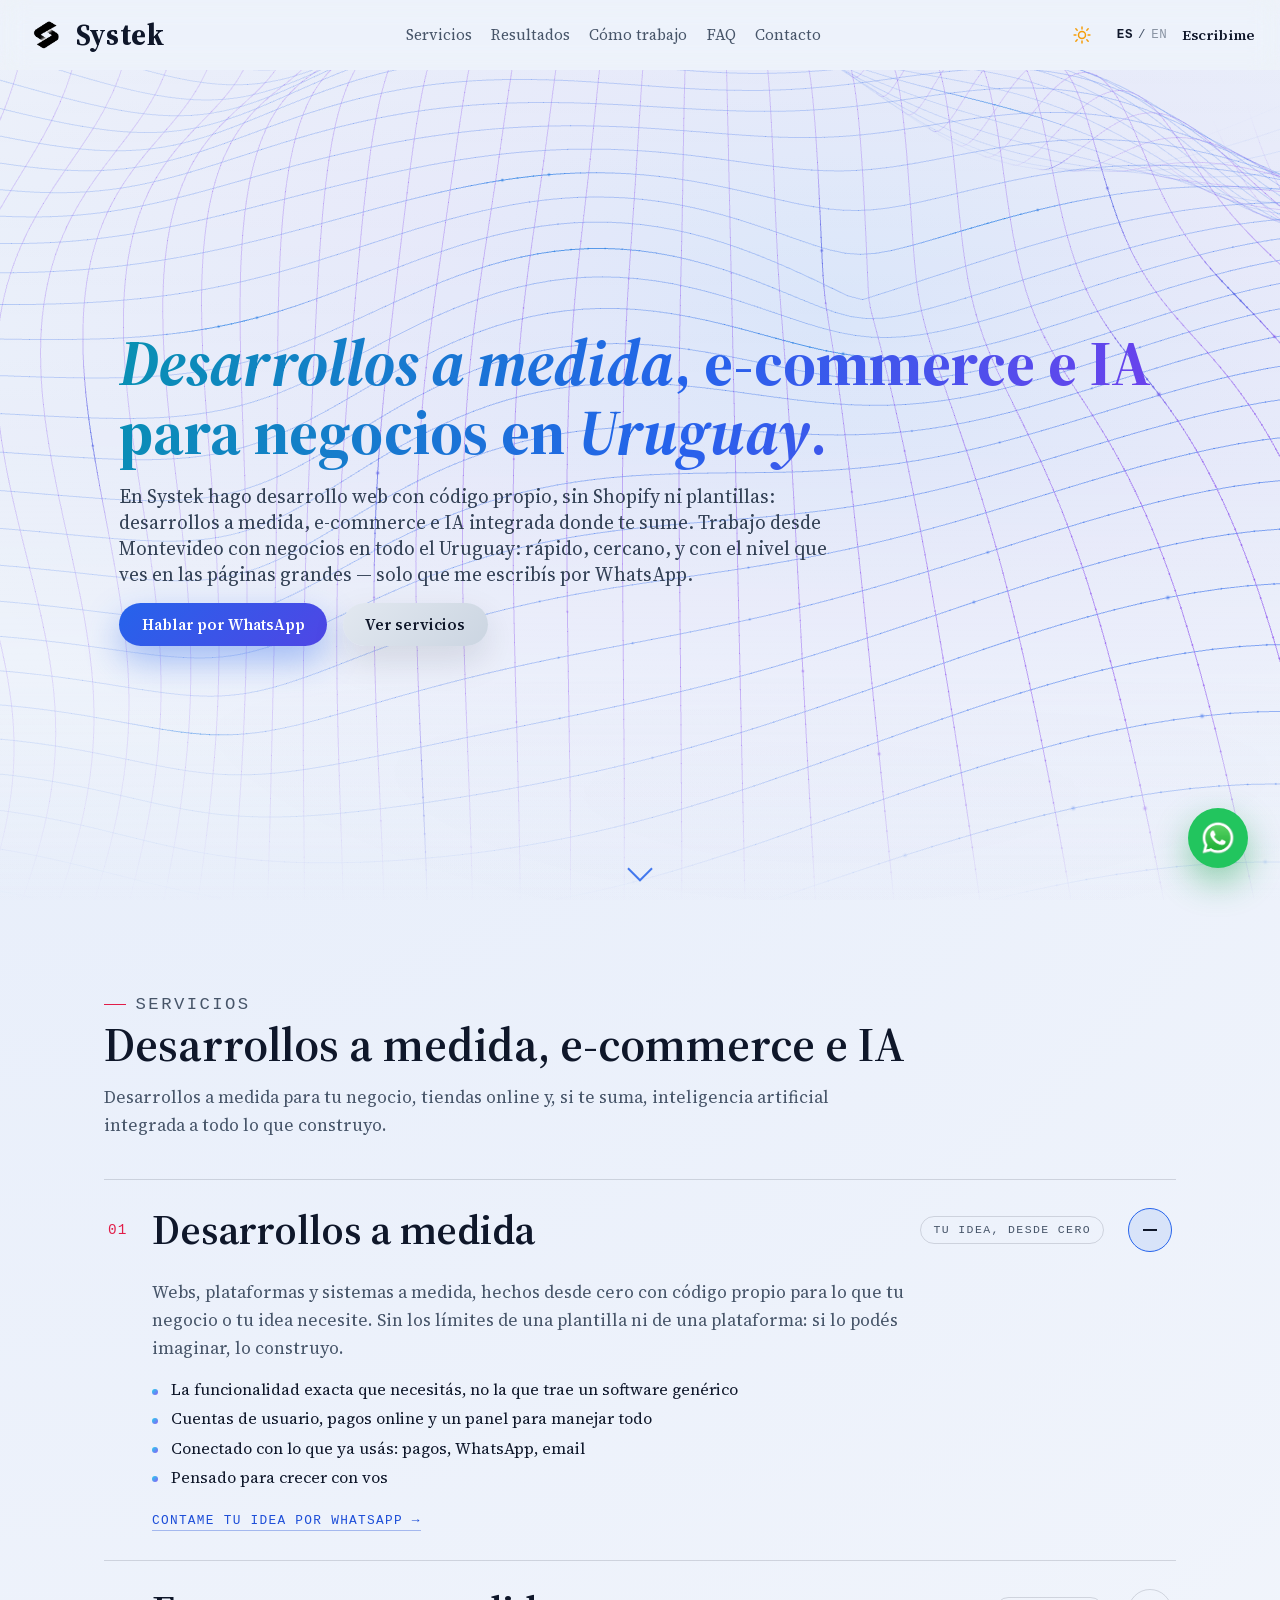
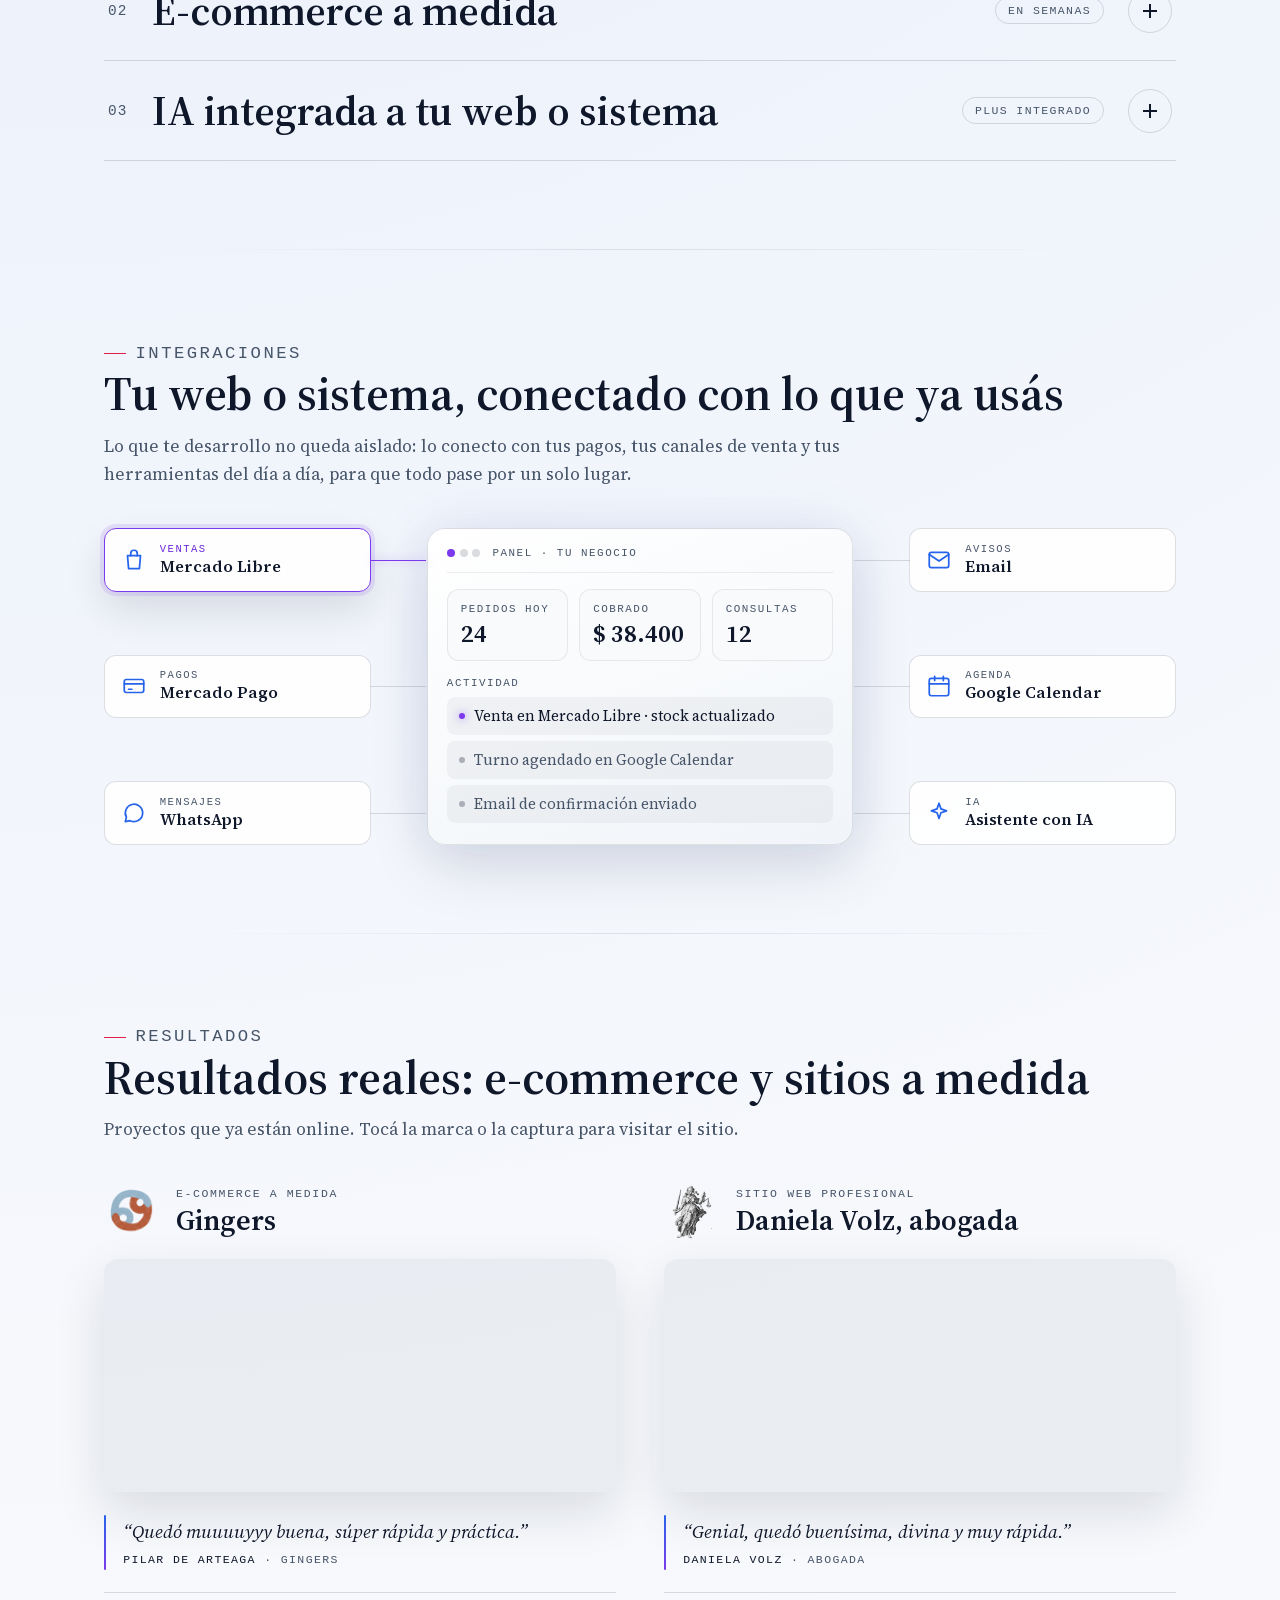
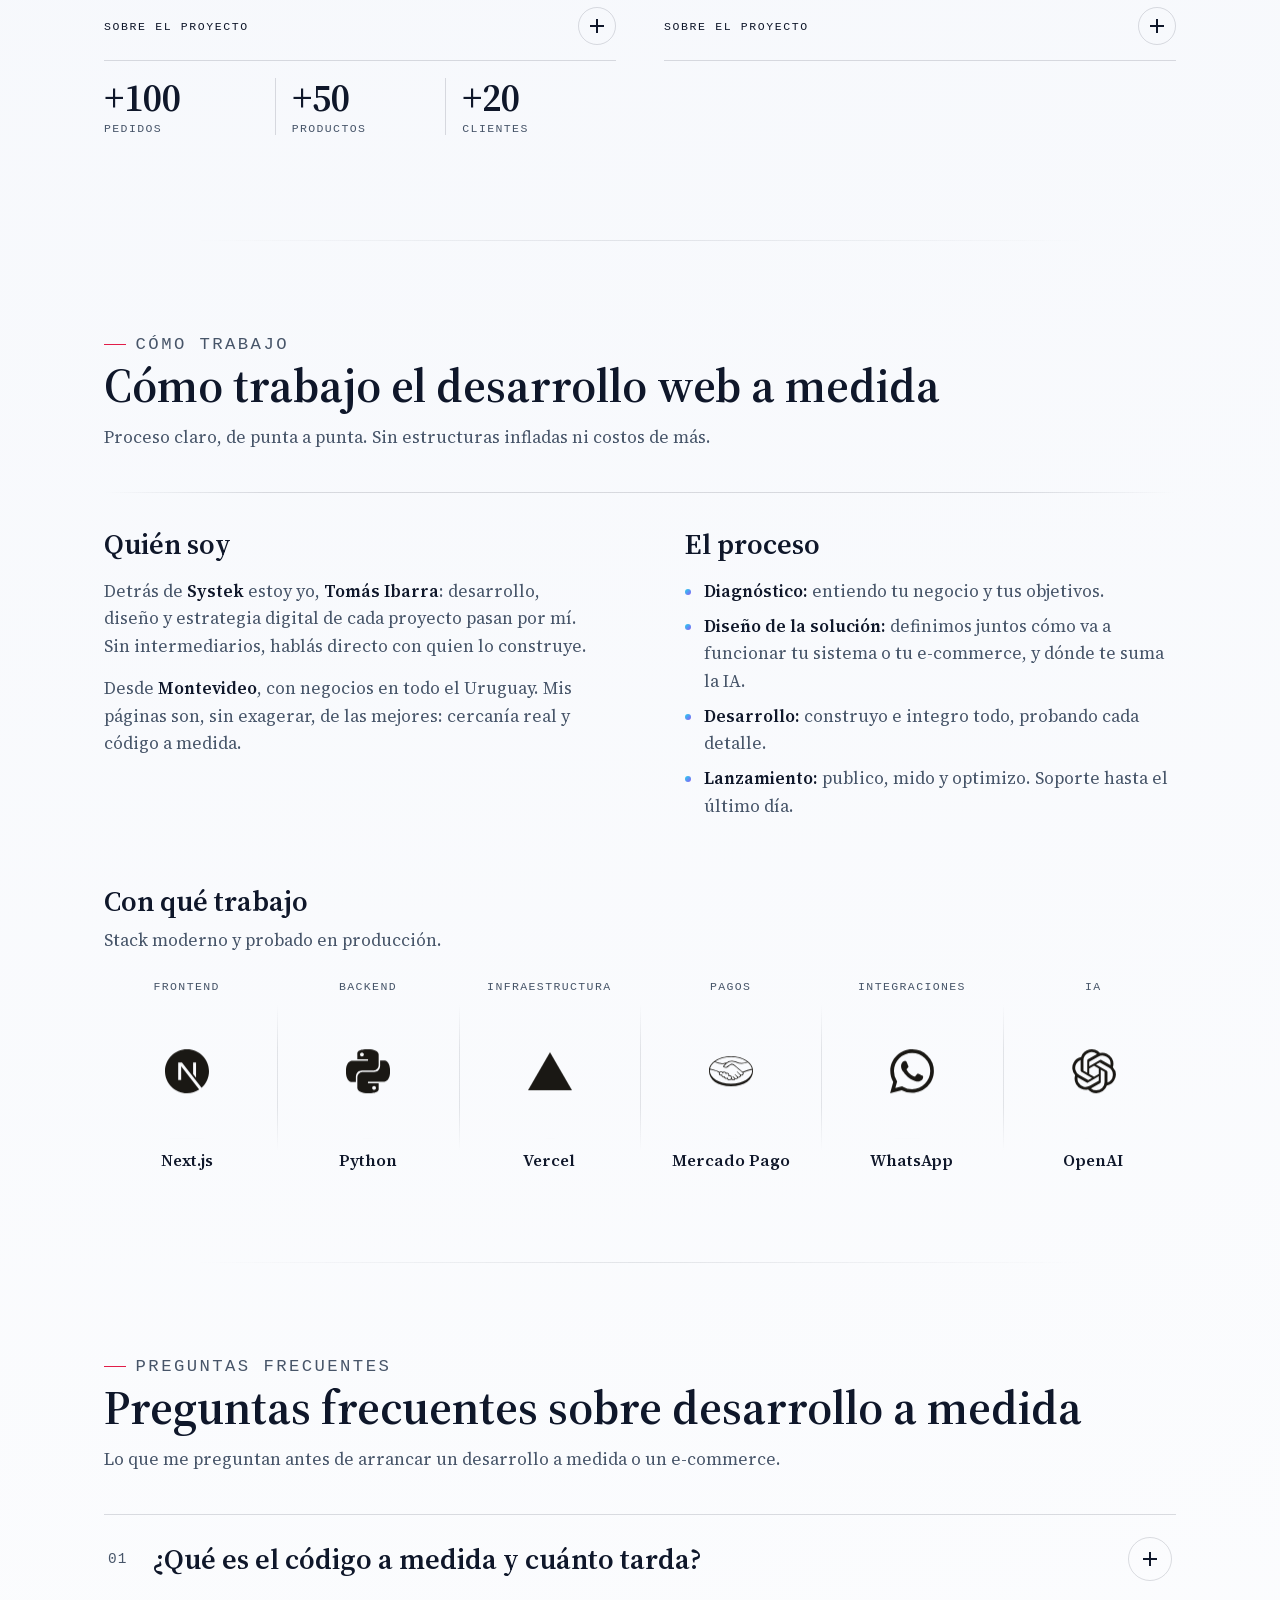
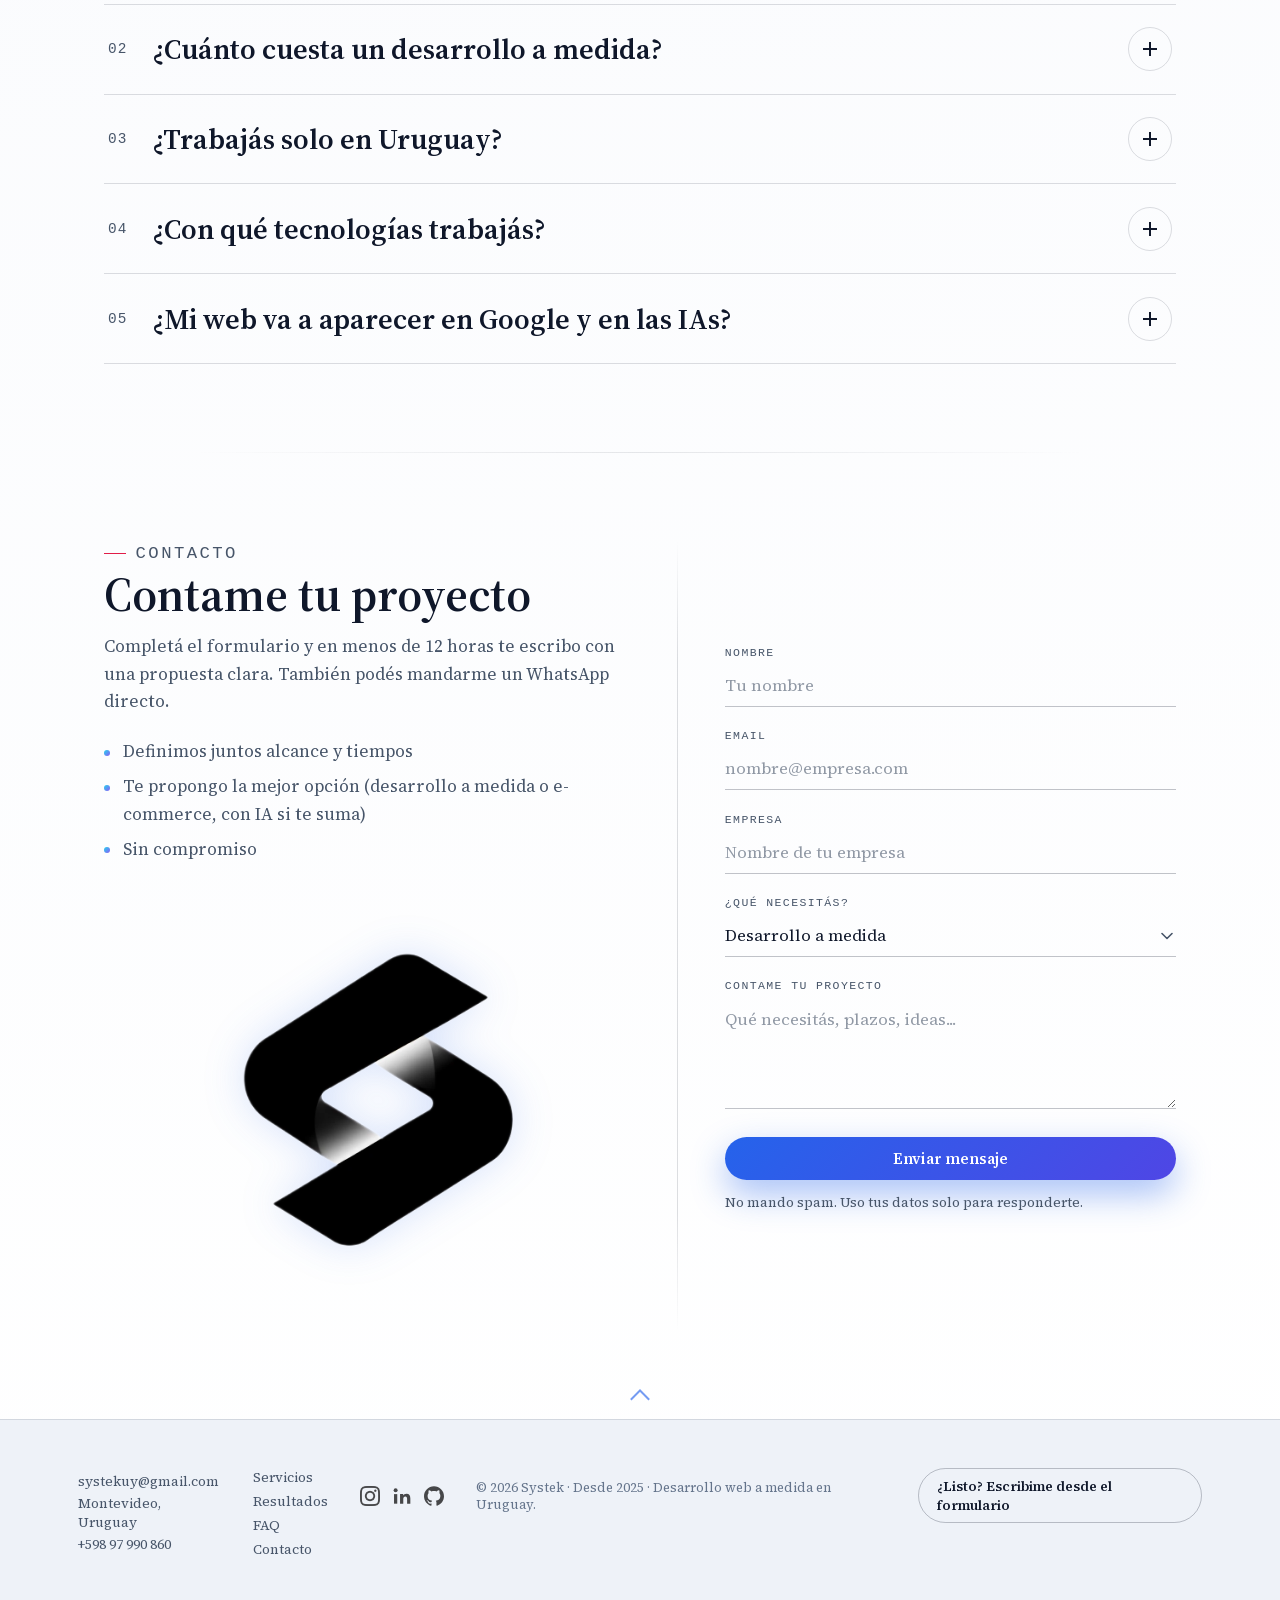
==== commit 54283f2f: "Hero: la malla de líneas ahora es una tela en 3D (WebGL) que ondula, se pliega y gira; el cursor la " ====
--- a/index.html
+++ b/index.html
@@ -42,8 +42,8 @@
 
   <!-- Performance -->
   <link rel="preload" href="font/Source_Serif_4/SourceSerif4-Variable-latin.woff2" as="font" type="font/woff2" crossorigin />
-  <link rel="preload" href="styles.css?v=20260923a" as="style" />
-  <link rel="stylesheet" href="styles.css?v=20260923a" />
+  <link rel="preload" href="styles.css?v=20261028a" as="style" />
+  <link rel="stylesheet" href="styles.css?v=20261028a" />
   <!-- Marca que hay JS (las animaciones/acordeón solo esconden contenido si JS corre: crawlers sin JS ven todo) -->
   <!-- Tema guardado (claro/oscuro) antes de pintar, para que no parpadee. Default: claro (data-theme en <html>) -->
   <script>
@@ -283,7 +283,7 @@
   <main>
     <section class="hero" aria-labelledby="hero-title">
       <div class="hero-bg" aria-hidden="true">
-        <canvas id="hero-waves" class="hero-waves"></canvas>
+        <canvas id="hero-mesh" class="hero-mesh"></canvas>
       </div>
       <div class="container hero-grid-content">
         <div class="hero-copy">
@@ -944,6 +944,6 @@
 
   <a href="https://wa.me/59897990860" class="whatsapp-floating" target="_blank" rel="noopener noreferrer" aria-label="Abrir chat de WhatsApp con Systek"></a>
 
-  <script src="script.js?v=20260923a" defer></script>
+  <script src="script.js?v=20261028a" defer></script>
 </body>
 </html>
--- a/styles.css
+++ b/styles.css
@@ -343,18 +343,21 @@
     z-index: 1;
   }
 
-  /* El fondo del hero (color + ondas + oscurecido) se difumina abajo hacia el fondo de la página.
+  /* El fondo del hero (color + malla + oscurecido) se difumina abajo hacia el fondo de la página.
      Sin mask-image (en Safari/iOS, una máscara sobre un canvas animado se recalcula en cada frame):
-     el color y el oscurecido terminan en transparente, y las ondas se difuminan dentro del canvas (script.js) */
+     el color y el oscurecido terminan en transparente, y la malla se difumina en su shader (script.js).
+     El resplandor azul → violeta antes lo pintaba el canvas; ahora es CSS */
   .hero-bg {
     position: absolute;
     inset: 0;
     z-index: 0;
     overflow: hidden;
-    background: linear-gradient(#07111f 72%, rgba(7, 17, 31, 0));
-  }
-
-  .hero-waves {
+    background:
+      radial-gradient(ellipse 75% 75% at 65% 30%, rgba(59, 130, 246, 0.16), rgba(139, 92, 246, 0.08) 45%, rgba(7, 17, 31, 0) 100%),
+      linear-gradient(#07111f 72%, rgba(7, 17, 31, 0));
+  }
+
+  .hero-mesh {
     position: absolute;
     inset: 0;
     width: 100%;
@@ -2515,7 +2518,9 @@
 
 /* Hero */
 :root[data-theme="light"] .hero-bg {
-  background: linear-gradient(#eaf0fa 72%, rgba(234, 240, 250, 0));
+  background:
+    radial-gradient(ellipse 75% 75% at 65% 30%, rgba(59, 130, 246, 0.1), rgba(139, 92, 246, 0.05) 45%, rgba(234, 240, 250, 0) 100%),
+    linear-gradient(#eaf0fa 72%, rgba(234, 240, 250, 0));
 }
 
 :root[data-theme="light"] .hero::after {
--- a/styles.css
+++ b/styles.css
@@ -343,18 +343,21 @@
     z-index: 1;
   }
 
-  /* El fondo del hero (color + ondas + oscurecido) se difumina abajo hacia el fondo de la página.
+  /* El fondo del hero (color + malla + oscurecido) se difumina abajo hacia el fondo de la página.
      Sin mask-image (en Safari/iOS, una máscara sobre un canvas animado se recalcula en cada frame):
-     el color y el oscurecido terminan en transparente, y las ondas se difuminan dentro del canvas (script.js) */
+     el color y el oscurecido terminan en transparente, y la malla se difumina en su shader (script.js).
+     El resplandor azul → violeta antes lo pintaba el canvas; ahora es CSS */
   .hero-bg {
     position: absolute;
     inset: 0;
     z-index: 0;
     overflow: hidden;
-    background: linear-gradient(#07111f 72%, rgba(7, 17, 31, 0));
-  }
-
-  .hero-waves {
+    background:
+      radial-gradient(ellipse 75% 75% at 65% 30%, rgba(59, 130, 246, 0.16), rgba(139, 92, 246, 0.08) 45%, rgba(7, 17, 31, 0) 100%),
+      linear-gradient(#07111f 72%, rgba(7, 17, 31, 0));
+  }
+
+  .hero-mesh {
     position: absolute;
     inset: 0;
     width: 100%;
@@ -2515,7 +2518,9 @@
 
 /* Hero */
 :root[data-theme="light"] .hero-bg {
-  background: linear-gradient(#eaf0fa 72%, rgba(234, 240, 250, 0));
+  background:
+    radial-gradient(ellipse 75% 75% at 65% 30%, rgba(59, 130, 246, 0.1), rgba(139, 92, 246, 0.05) 45%, rgba(234, 240, 250, 0) 100%),
+    linear-gradient(#eaf0fa 72%, rgba(234, 240, 250, 0));
 }
 
 :root[data-theme="light"] .hero::after {
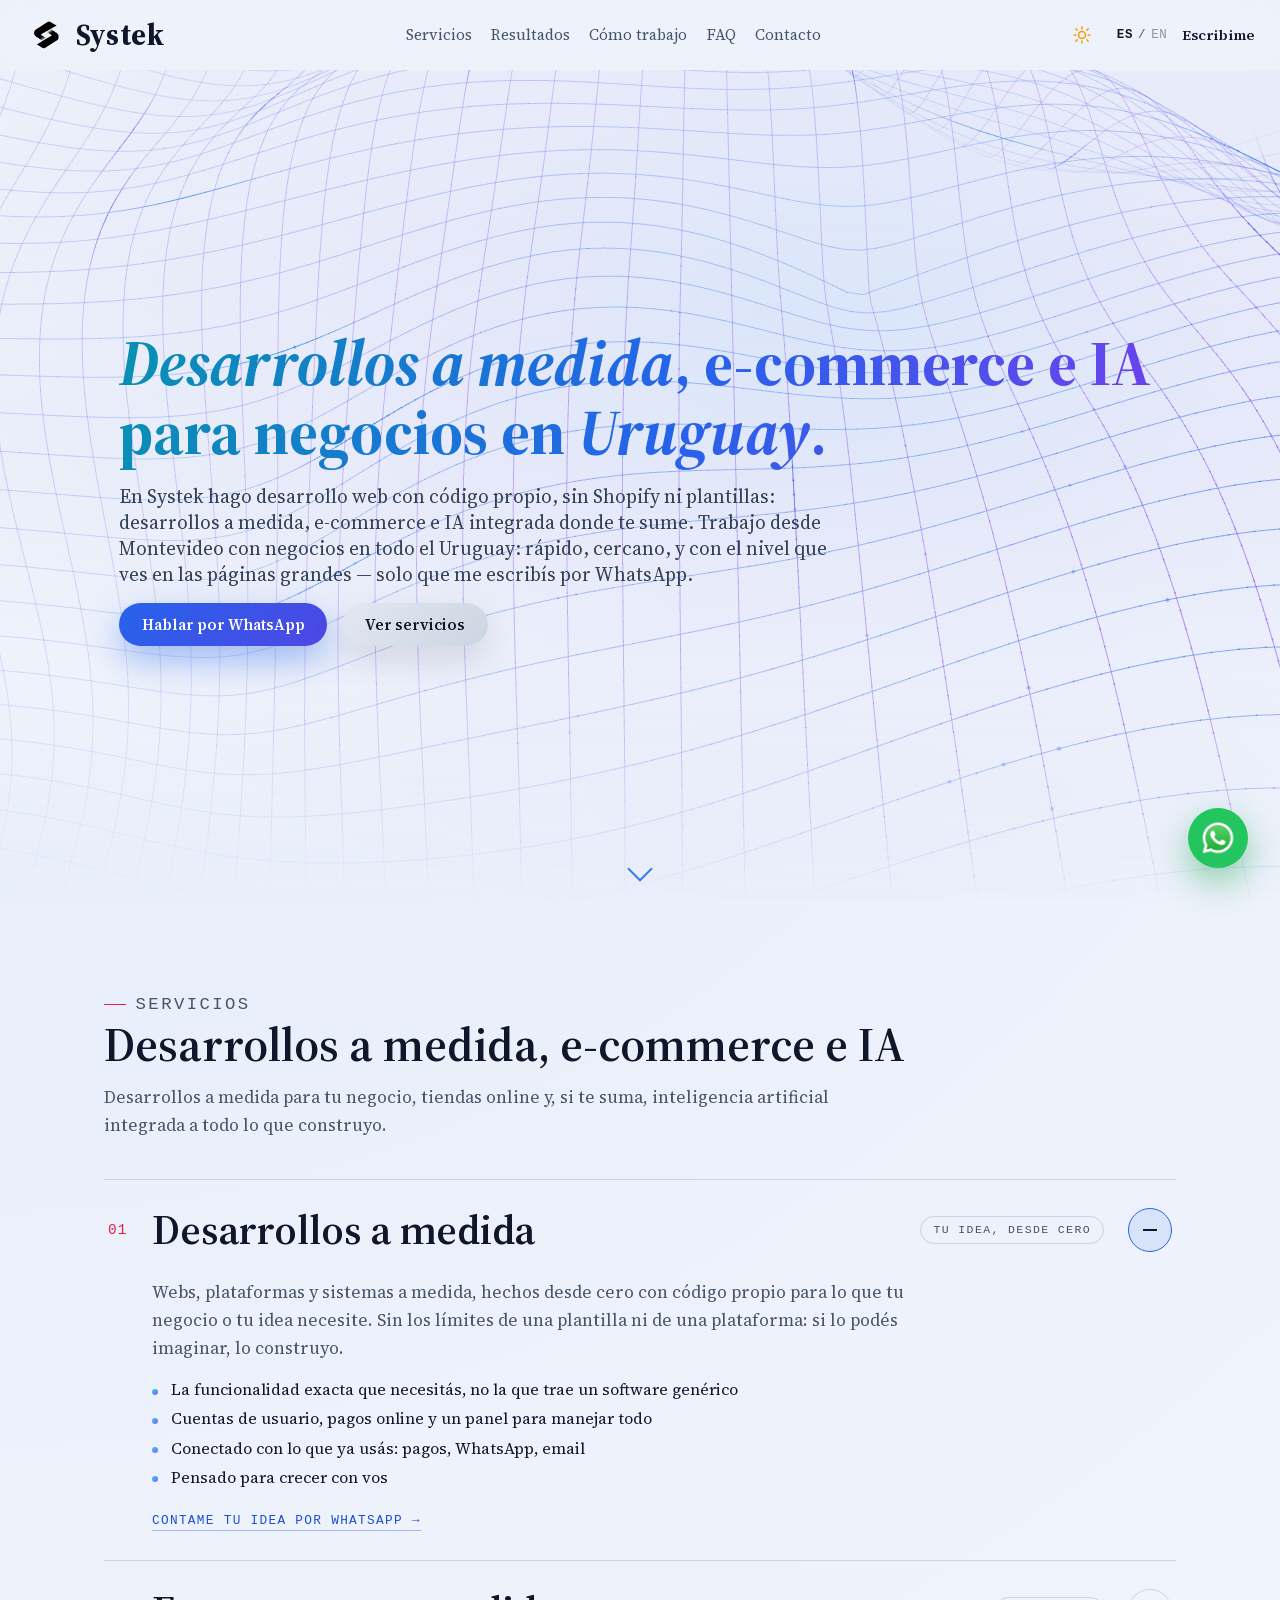
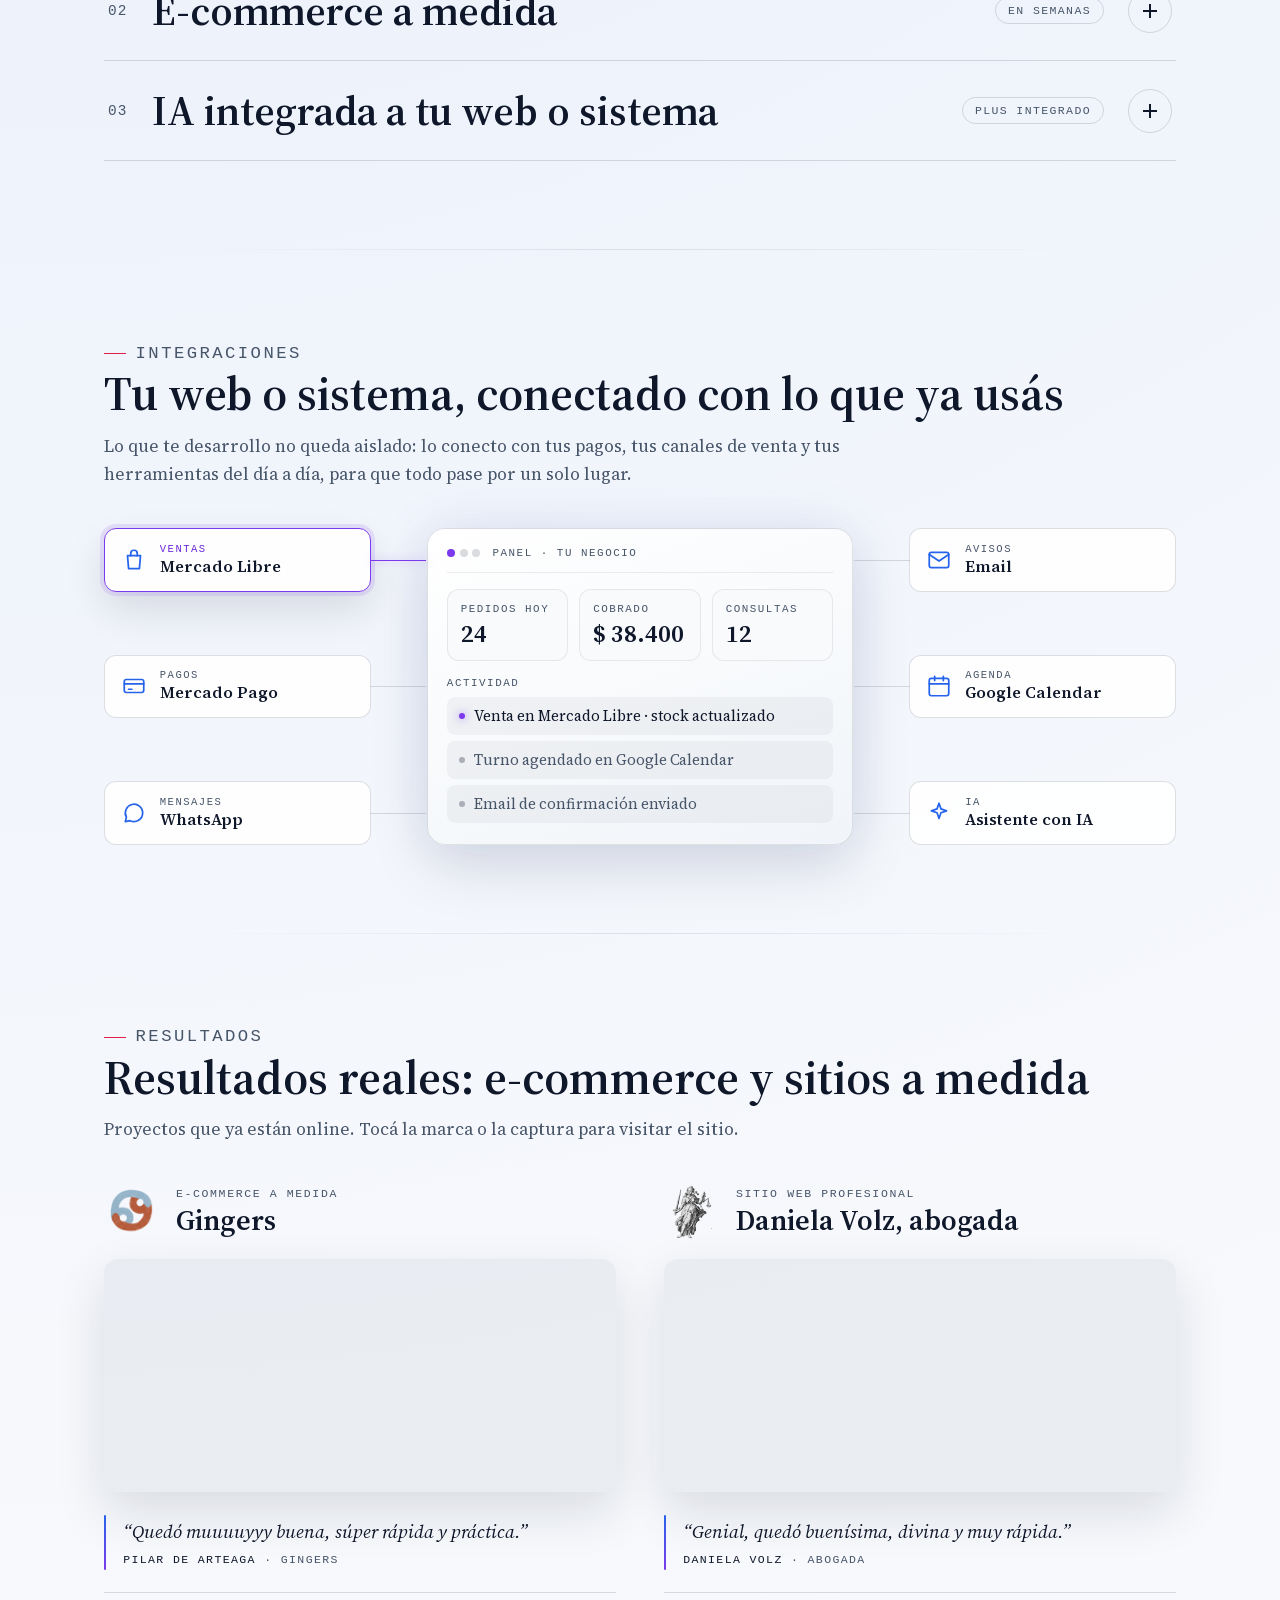
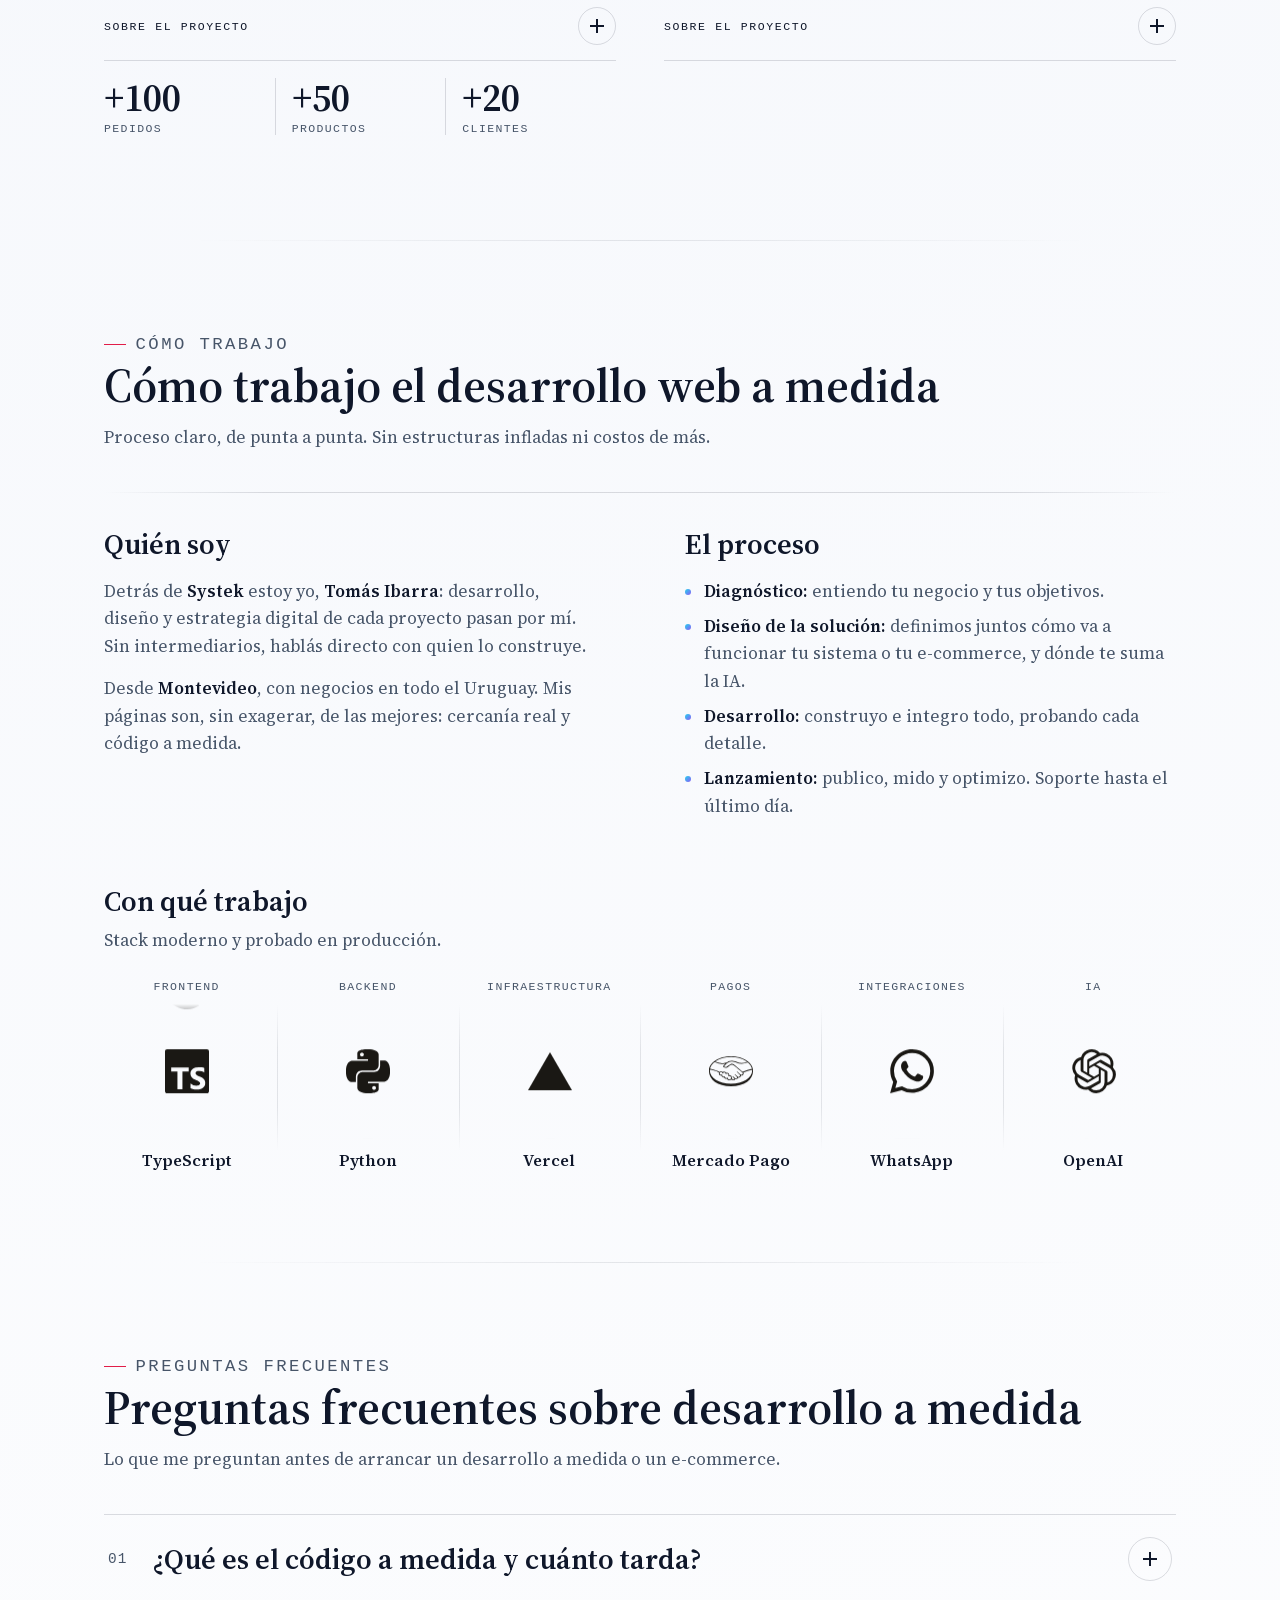
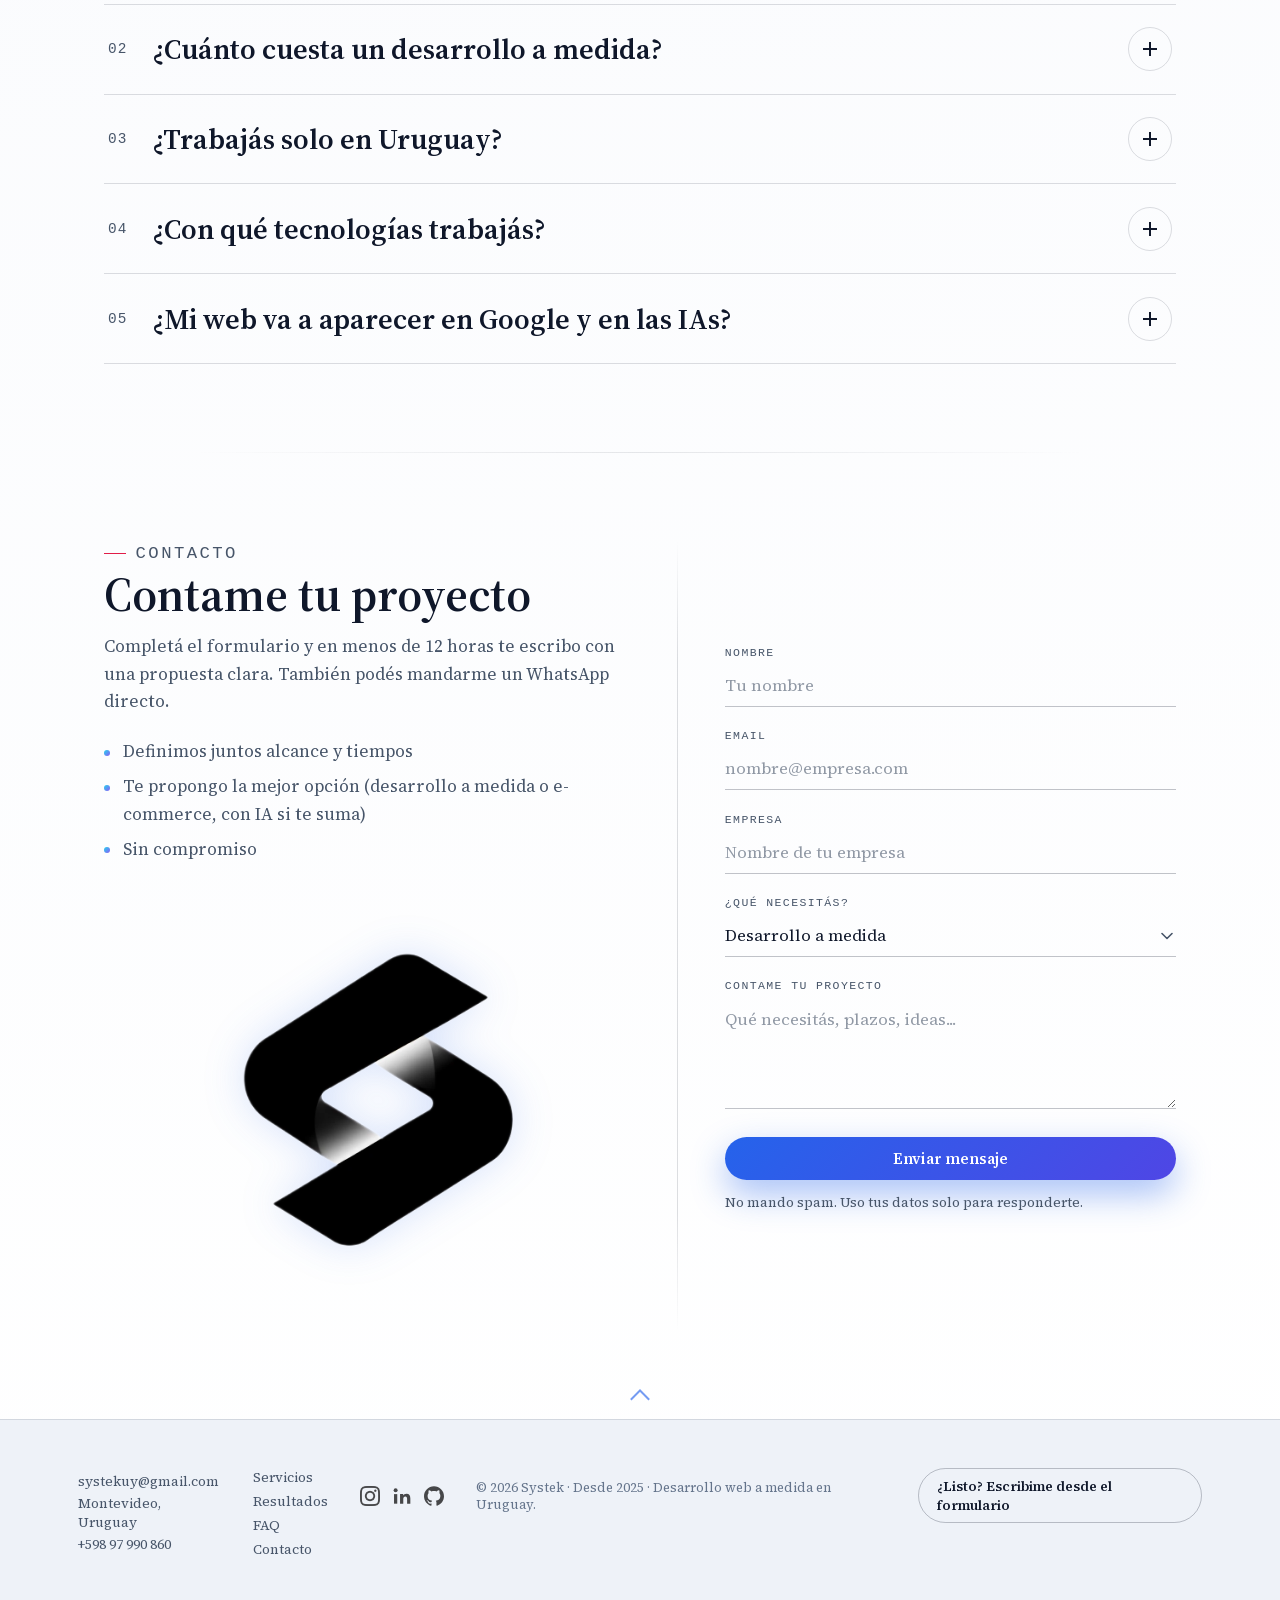
==== commit 48f5aba2: "Hero: el cursor ahora hunde la malla con un pozo suave que lo sigue (sin cortes ni partículas suelta" ====
--- a/index.html
+++ b/index.html
@@ -42,8 +42,8 @@
 
   <!-- Performance -->
   <link rel="preload" href="font/Source_Serif_4/SourceSerif4-Variable-latin.woff2" as="font" type="font/woff2" crossorigin />
-  <link rel="preload" href="styles.css?v=20261028a" as="style" />
-  <link rel="stylesheet" href="styles.css?v=20261028a" />
+  <link rel="preload" href="styles.css?v=20261028b" as="style" />
+  <link rel="stylesheet" href="styles.css?v=20261028b" />
   <!-- Marca que hay JS (las animaciones/acordeón solo esconden contenido si JS corre: crawlers sin JS ven todo) -->
   <!-- Tema guardado (claro/oscuro) antes de pintar, para que no parpadee. Default: claro (data-theme en <html>) -->
   <script>
@@ -944,6 +944,6 @@
 
   <a href="https://wa.me/59897990860" class="whatsapp-floating" target="_blank" rel="noopener noreferrer" aria-label="Abrir chat de WhatsApp con Systek"></a>
 
-  <script src="script.js?v=20261028a" defer></script>
+  <script src="script.js?v=20261028b" defer></script>
 </body>
 </html>
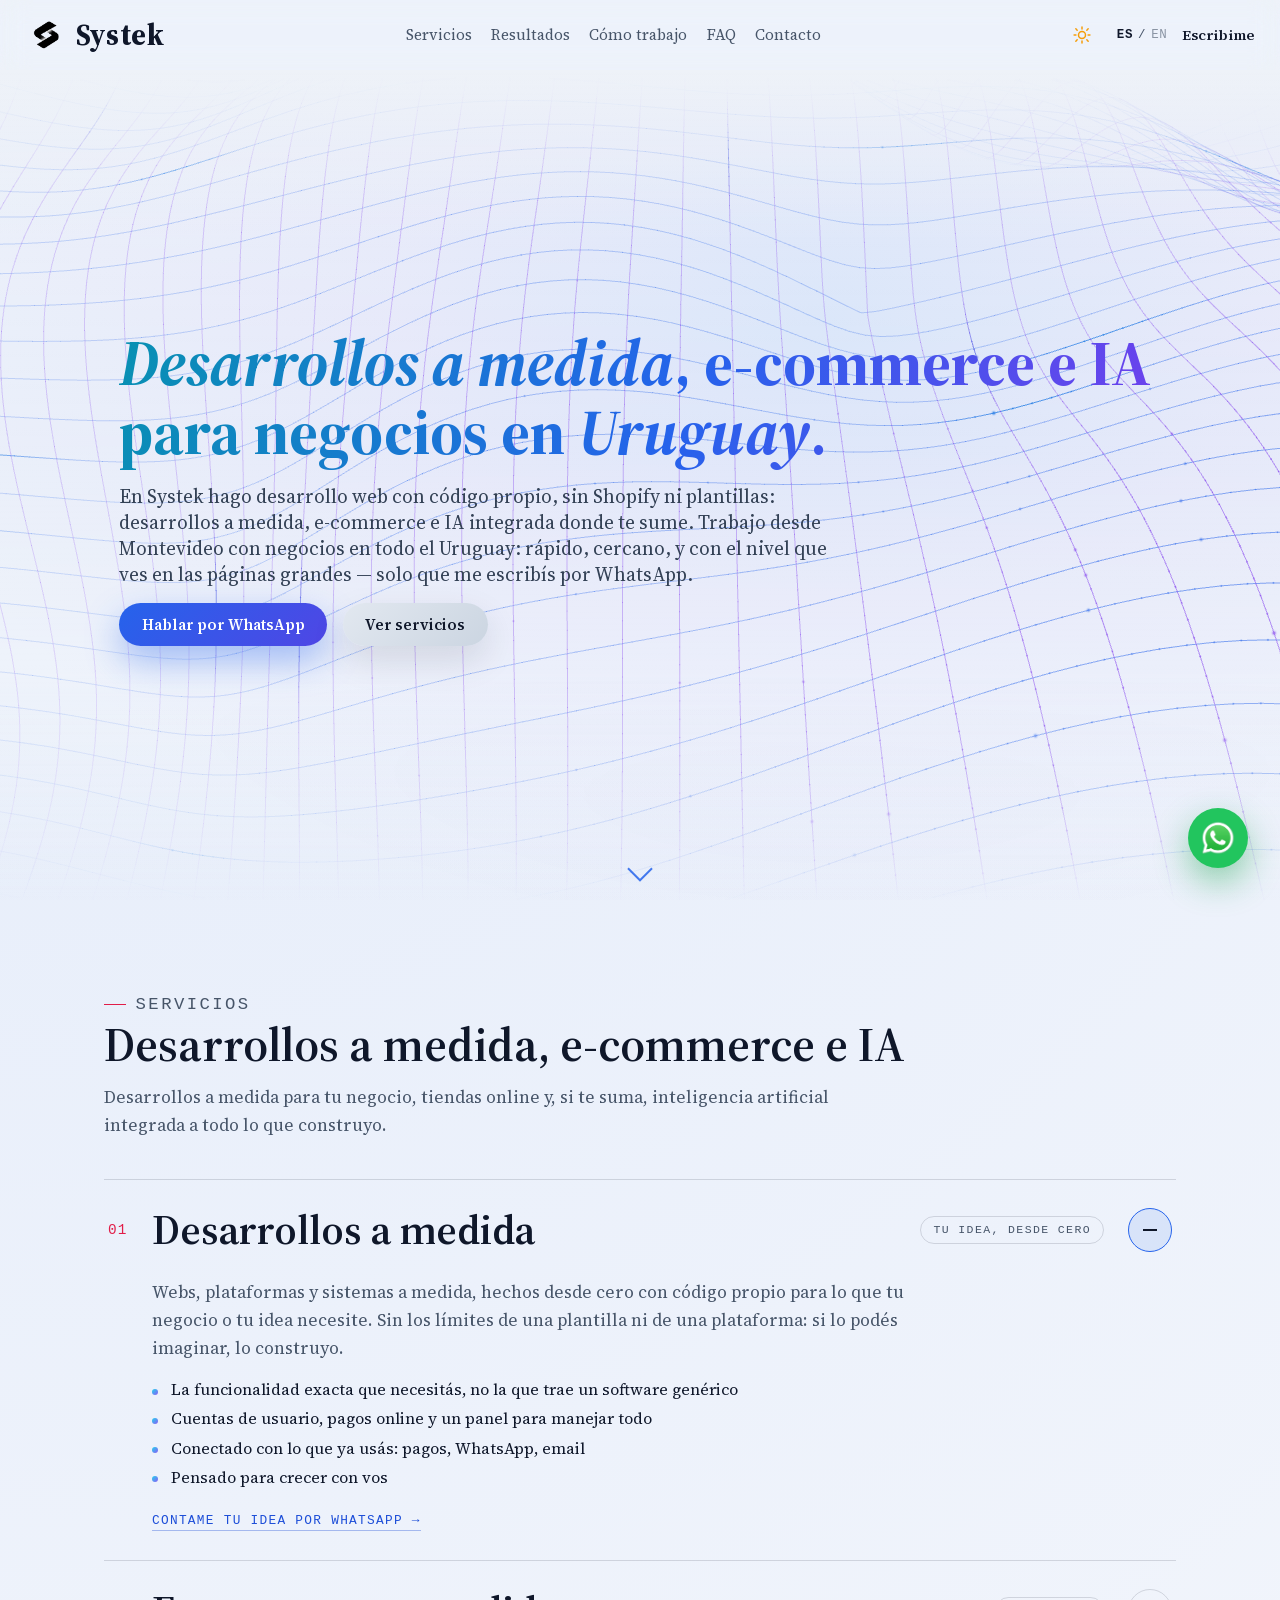
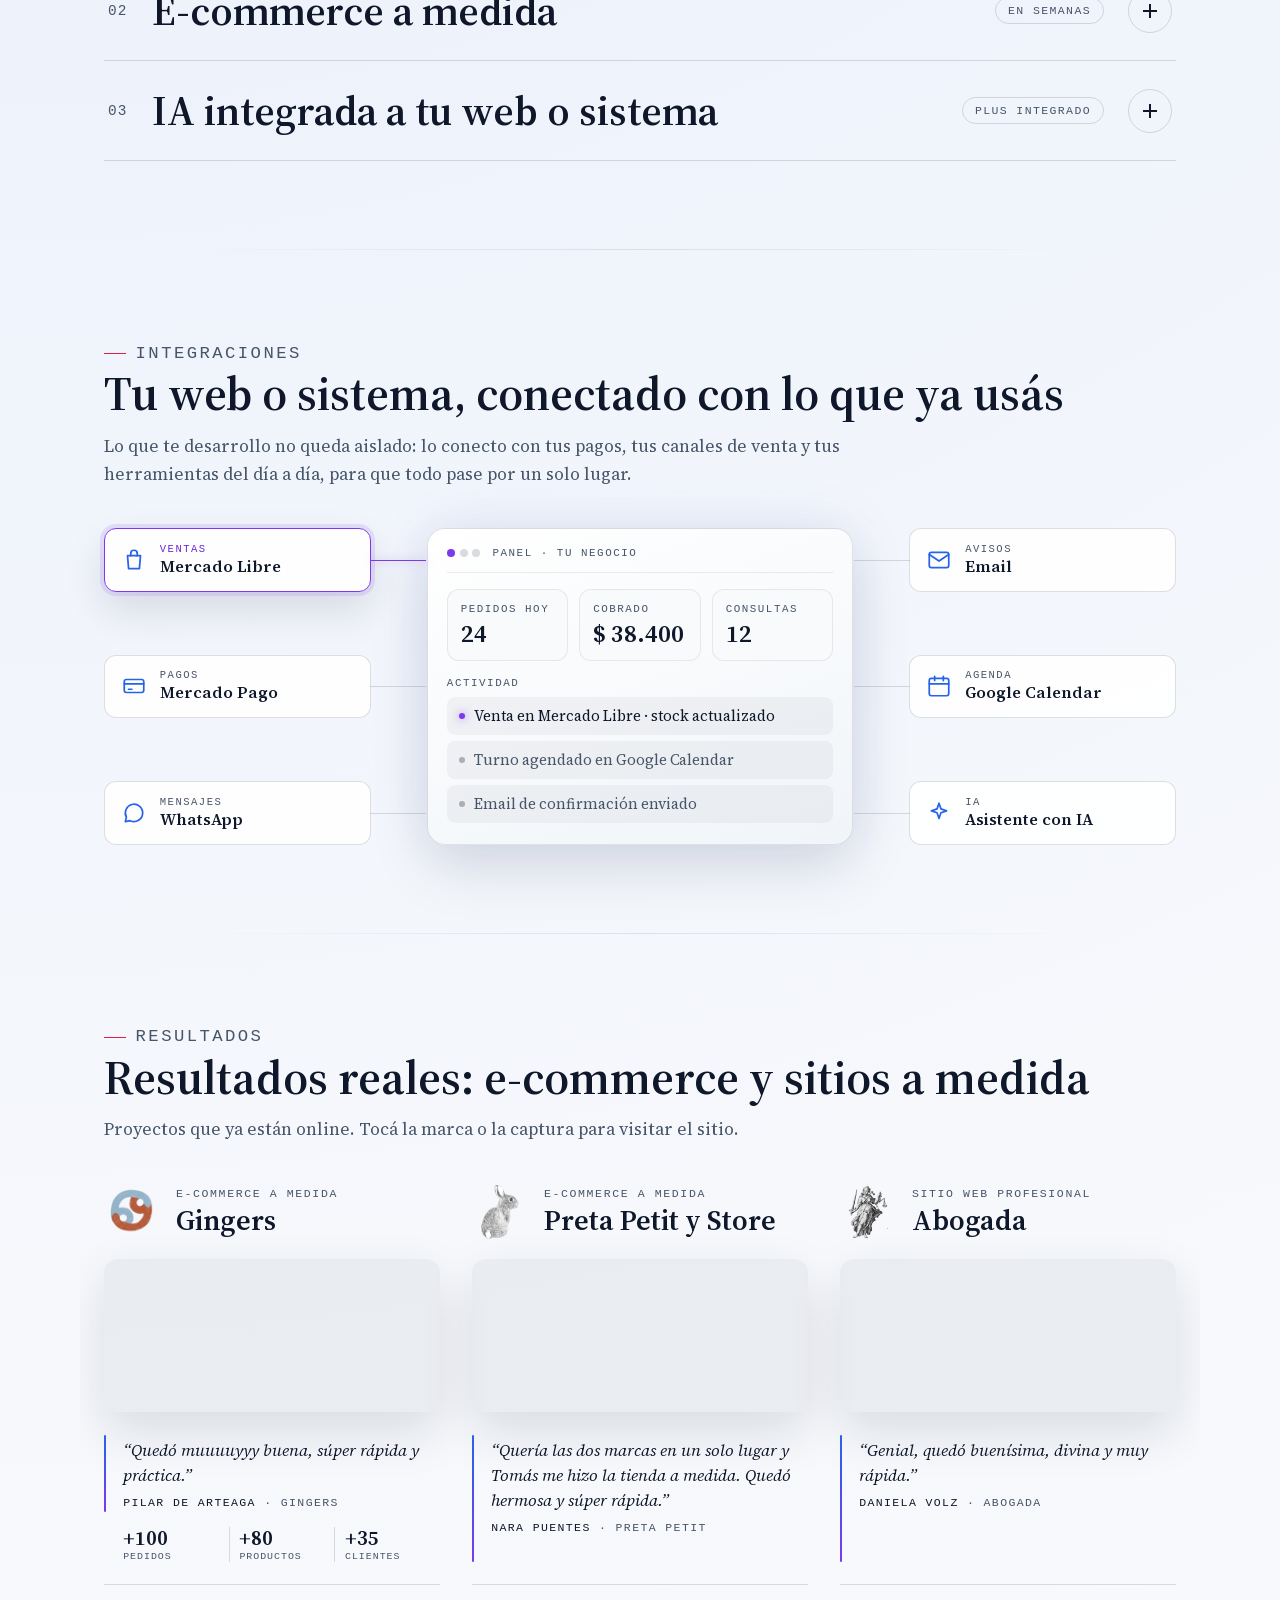
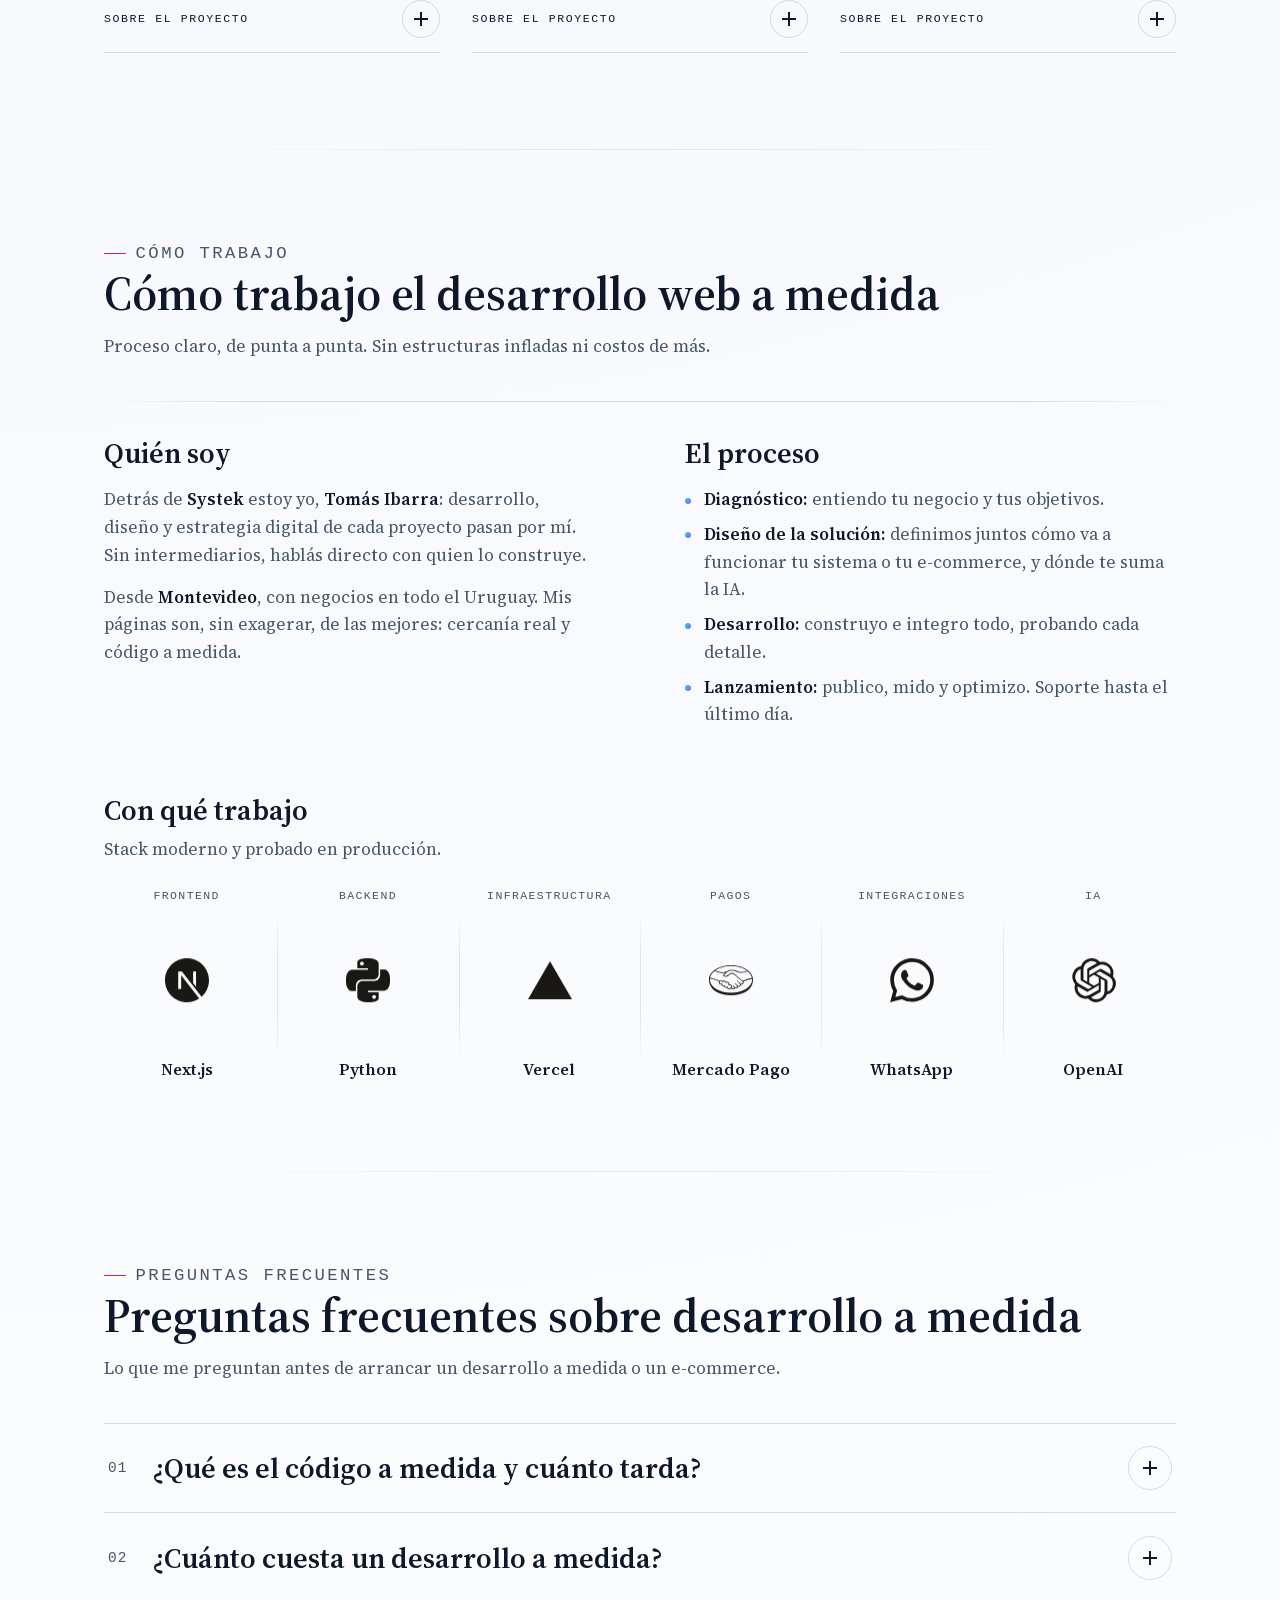
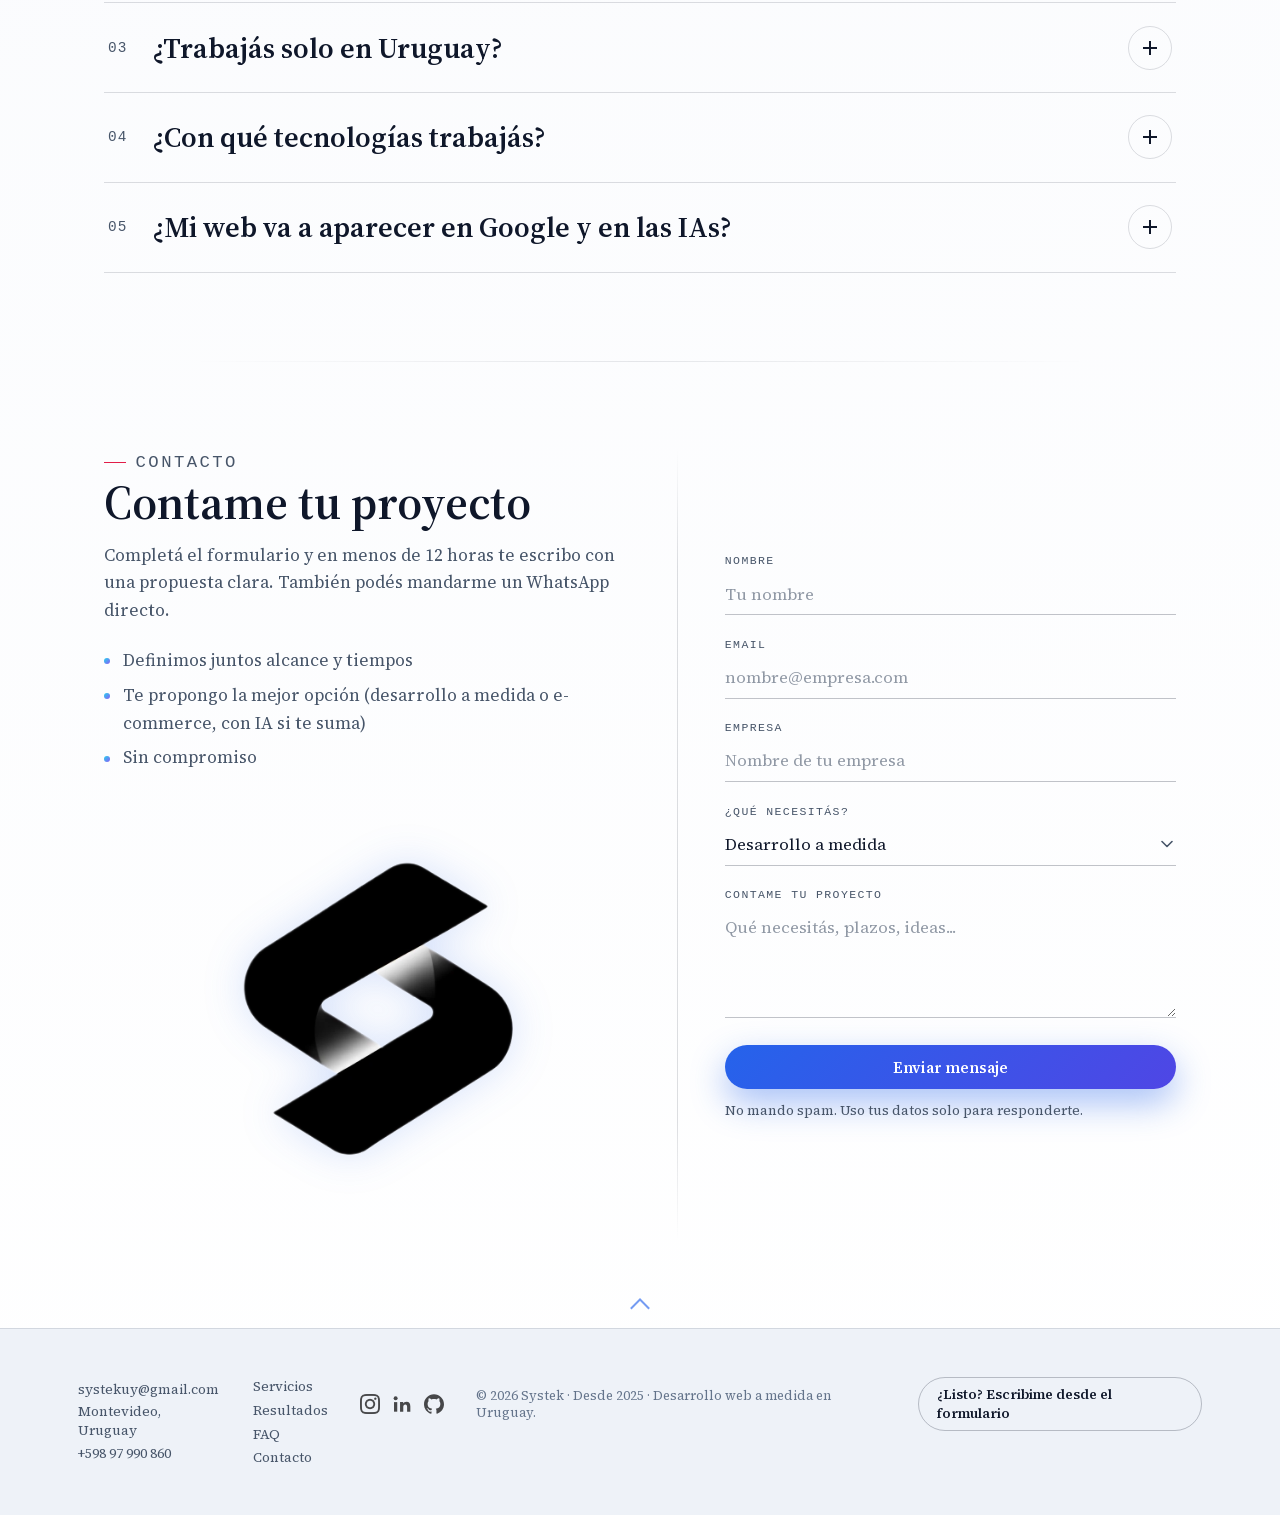
==== commit a8bfaee0: "Caso Preta Petit / Preta Store en la web y hero sin interacción: la malla ya no reacciona al cursor " ====
--- a/index.html
+++ b/index.html
@@ -42,8 +42,8 @@
 
   <!-- Performance -->
   <link rel="preload" href="font/Source_Serif_4/SourceSerif4-Variable-latin.woff2" as="font" type="font/woff2" crossorigin />
-  <link rel="preload" href="styles.css?v=20261028b" as="style" />
-  <link rel="stylesheet" href="styles.css?v=20261028b" />
+  <link rel="preload" href="styles.css?v=20261030j" as="style" />
+  <link rel="stylesheet" href="styles.css?v=20261030j" />
   <!-- Marca que hay JS (las animaciones/acordeón solo esconden contenido si JS corre: crawlers sin JS ven todo) -->
   <!-- Tema guardado (claro/oscuro) antes de pintar, para que no parpadee. Default: claro (data-theme en <html>) -->
   <script>
@@ -177,7 +177,16 @@
         "url": "https://gingers.com.uy",
         "creator": { "@id": "https://www.systek.uy/#business" },
         "about": { "@id": "https://www.systek.uy/#ecommerce" },
-        "description": "Tienda online y panel de gestión a medida con Next.js, FastAPI y PostgreSQL: pagos con Mercado Pago, emails automáticos de pedidos, avisos por WhatsApp y facturas en PDF. Más de 100 pedidos, más de 50 productos y más de 20 clientes."
+        "description": "Tienda online y panel de gestión a medida con Next.js, FastAPI y PostgreSQL: pagos con Mercado Pago, emails automáticos de pedidos, avisos por WhatsApp y facturas en PDF. Más de 100 pedidos, más de 80 productos y más de 35 clientes."
+      },
+      {
+        "@type": "CreativeWork",
+        "@id": "https://www.systek.uy/#caso-preta",
+        "name": "Preta Petit y Preta Store: e-commerce a medida de ropa tejida",
+        "url": "https://www.preta.uy",
+        "creator": { "@id": "https://www.systek.uy/#business" },
+        "about": { "@id": "https://www.systek.uy/#ecommerce" },
+        "description": "Tienda online a medida con Next.js, FastAPI y PostgreSQL para una marca de ropa tejida a mano de Tacuarembó, Uruguay: dos marcas (bebés y niños, y adultos) en un solo sitio con un solo carrito, en español, inglés y portugués, con envíos a todo Uruguay y a Brasil y pagos con Mercado Pago, transferencia o Pix."
       },
       {
         "@type": "FAQPage",
@@ -513,33 +522,91 @@
                    loading="lazy"
                    decoding="async" />
             </a>
+            <div class="case-proof">
+              <blockquote class="case-quote">
+                <p>“Quedó muuuuyyy buena, súper rápida y práctica.”</p>
+                <footer><span class="case-quote-name">Pilar de Arteaga</span> · Gingers</footer>
+              </blockquote>
+              <ul class="case-metrics" aria-label="Resultados de Gingers">
+                <li><strong data-count="100" data-prefix="+">+100</strong><span>pedidos</span></li>
+                <li><strong data-count="80" data-prefix="+">+80</strong><span>productos</span></li>
+                <li><strong data-count="35" data-prefix="+">+35</strong><span>clientes</span></li>
+              </ul>
+            </div>
+            <div class="case-foot">
+              <div class="case-more">
+                <button type="button" class="case-toggle" data-accordion-toggle id="caso-gingers-btn" aria-expanded="true" aria-controls="caso-gingers">
+                  <span>Sobre el proyecto</span>
+                  <span class="service-icon" aria-hidden="true"></span>
+                </button>
+                <div class="case-panel" data-accordion-panel id="caso-gingers" role="region" aria-labelledby="caso-gingers-btn">
+                  <div class="case-panel-inner">
+                    <p>
+                      <strong>Gingers</strong> necesitaba su tienda desde cero. Hoy su e-commerce es una de las principales fuentes de ingresos del negocio.
+                    </p>
+                    <p>
+                      Le hice la tienda y su panel de gestión a medida: pedidos, productos, clientes e ingresos en un solo lugar,
+                      con pagos con Mercado Pago, emails automáticos de cada pedido, avisos por WhatsApp y facturas en PDF.
+                    </p>
+                    <a href="https://gingers.com.uy" class="service-link" target="_blank" rel="noopener noreferrer">Visitar gingers.com.uy</a>
+                  </div>
+                </div>
+              </div>
+            </div>
+          </article>
+
+          <article class="case reveal" data-accordion-item>
+            <header class="case-head">
+              <a class="case-logo-link" href="https://www.preta.uy" target="_blank" rel="noopener noreferrer" tabindex="-1">
+                <img src="imagenes/preta_logo.webp"
+                     alt="Logo de Preta Petit"
+                     class="case-logo"
+                     width="56"
+                     height="56"
+                     loading="lazy"
+                     decoding="async" />
+              </a>
+              <div>
+                <p class="case-kind">E-commerce a medida</p>
+                <h3 class="case-title">
+                  <a href="https://www.preta.uy" target="_blank" rel="noopener noreferrer">Preta Petit y Store</a>
+                </h3>
+              </div>
+            </header>
+            <a class="case-media" href="https://www.preta.uy" target="_blank" rel="noopener noreferrer" tabindex="-1">
+              <img src="imagenes/preta.webp"
+                   alt="Captura del e-commerce de ropa tejida Preta Petit y Preta Store en Uruguay"
+                   class="case-img"
+                   width="1200"
+                   height="546"
+                   loading="lazy"
+                   decoding="async" />
+            </a>
             <blockquote class="case-quote">
-              <p>“Quedó muuuuyyy buena, súper rápida y práctica.”</p>
-              <footer><span class="case-quote-name">Pilar de Arteaga</span> · Gingers</footer>
+              <p>“Quería las dos marcas en un solo lugar y Tomás me hizo la tienda a medida. Quedó hermosa y súper rápida.”</p>
+              <footer><span class="case-quote-name">Nara Puentes</span> · Preta Petit</footer>
             </blockquote>
-            <div class="case-more">
-              <button type="button" class="case-toggle" data-accordion-toggle id="caso-gingers-btn" aria-expanded="true" aria-controls="caso-gingers">
-                <span>Sobre el proyecto</span>
-                <span class="service-icon" aria-hidden="true"></span>
-              </button>
-              <div class="case-panel" data-accordion-panel id="caso-gingers" role="region" aria-labelledby="caso-gingers-btn">
-                <div class="case-panel-inner">
-                  <p>
-                    <strong>Gingers</strong> necesitaba su tienda desde cero. Hoy su e-commerce es una de las principales fuentes de ingresos del negocio.
-                  </p>
-                  <p>
-                    Le hice la tienda y su panel de gestión a medida: pedidos, productos, clientes e ingresos en un solo lugar,
-                    con pagos con Mercado Pago, emails automáticos de cada pedido, avisos por WhatsApp y facturas en PDF.
-                  </p>
-                  <a href="https://gingers.com.uy" class="service-link" target="_blank" rel="noopener noreferrer">Visitar gingers.com.uy</a>
+            <div class="case-foot">
+              <div class="case-more">
+                <button type="button" class="case-toggle" data-accordion-toggle id="caso-preta-btn" aria-expanded="true" aria-controls="caso-preta">
+                  <span>Sobre el proyecto</span>
+                  <span class="service-icon" aria-hidden="true"></span>
+                </button>
+                <div class="case-panel" data-accordion-panel id="caso-preta" role="region" aria-labelledby="caso-preta-btn">
+                  <div class="case-panel-inner">
+                    <p>
+                      <strong>Preta</strong> vende ropa tejida a mano desde Tacuarembó, Uruguay, con dos marcas: Preta Petit para bebés y niños, y Preta Store para adultos.
+                    </p>
+                    <p>
+                      Le hice el e-commerce a medida, desde cero: las dos marcas en un solo sitio, cada una con su identidad, con un solo carrito, un envío y un pago.
+                      Se compra en español, inglés o portugués, con envíos a todo Uruguay y a Brasil, y pagos con Mercado Pago, transferencia o Pix.
+                      Textos, fotos y productos se editan desde su propio panel, y la tienda está preparada con SEO y GEO.
+                    </p>
+                    <a href="https://www.preta.uy" class="service-link" target="_blank" rel="noopener noreferrer">Visitar preta.uy</a>
+                  </div>
                 </div>
               </div>
             </div>
-            <ul class="case-metrics" aria-label="Resultados de Gingers">
-              <li><strong data-count="100" data-prefix="+">+100</strong><span>pedidos</span></li>
-              <li><strong data-count="50" data-prefix="+">+50</strong><span>productos</span></li>
-              <li><strong data-count="20" data-prefix="+">+20</strong><span>clientes</span></li>
-            </ul>
           </article>
 
           <article class="case reveal" data-accordion-item>
@@ -556,7 +623,7 @@
               <div>
                 <p class="case-kind">Sitio web profesional</p>
                 <h3 class="case-title">
-                  <a href="https://danielavolzabogada.com.uy" target="_blank" rel="noopener noreferrer">Daniela Volz, abogada</a>
+                  <a href="https://danielavolzabogada.com.uy" target="_blank" rel="noopener noreferrer">Abogada</a>
                 </h3>
               </div>
             </header>
@@ -573,17 +640,19 @@
               <p>“Genial, quedó buenísima, divina y muy rápida.”</p>
               <footer><span class="case-quote-name">Daniela Volz</span> · abogada</footer>
             </blockquote>
-            <div class="case-more">
-              <button type="button" class="case-toggle" data-accordion-toggle id="caso-volz-btn" aria-expanded="true" aria-controls="caso-volz">
-                <span>Sobre el proyecto</span>
-                <span class="service-icon" aria-hidden="true"></span>
-              </button>
-              <div class="case-panel" data-accordion-panel id="caso-volz" role="region" aria-labelledby="caso-volz-btn">
-                <div class="case-panel-inner">
-                  <p>
-                    Una web simple y rápida para mostrar servicios. Con SEO bien armado, impulsó consultas y proyectos nuevos.
-                  </p>
-                  <a href="https://danielavolzabogada.com.uy" class="service-link" target="_blank" rel="noopener noreferrer">Visitar danielavolzabogada.com.uy</a>
+            <div class="case-foot">
+              <div class="case-more">
+                <button type="button" class="case-toggle" data-accordion-toggle id="caso-volz-btn" aria-expanded="true" aria-controls="caso-volz">
+                  <span>Sobre el proyecto</span>
+                  <span class="service-icon" aria-hidden="true"></span>
+                </button>
+                <div class="case-panel" data-accordion-panel id="caso-volz" role="region" aria-labelledby="caso-volz-btn">
+                  <div class="case-panel-inner">
+                    <p>
+                      Una web simple y rápida para mostrar servicios. Con SEO bien armado, impulsó consultas y proyectos nuevos.
+                    </p>
+                    <a href="https://danielavolzabogada.com.uy" class="service-link" target="_blank" rel="noopener noreferrer">Visitar danielavolzabogada.com.uy</a>
+                  </div>
                 </div>
               </div>
             </div>
@@ -592,6 +661,10 @@
           <!-- Plantilla para el próximo caso (copiar un <article class="case"> de arriba y cambiar):
                logo + tipo ("Desarrollo a medida") + nombre, captura, métricas con data-count (opcional),
                y en el panel: problema, qué hice y resultado. Ids únicos en el botón y el panel. -->
+        </div>
+        <div class="cases-nav" role="group" aria-label="Moverse entre los casos" hidden>
+          <button type="button" class="cases-arrow" data-cases-prev aria-label="Ver casos anteriores"><svg viewBox="0 0 24 24" width="20" height="20" fill="none" stroke="currentColor" stroke-width="2" stroke-linecap="round" stroke-linejoin="round" aria-hidden="true"><path d="M15 6l-6 6 6 6" /></svg></button>
+          <button type="button" class="cases-arrow" data-cases-next aria-label="Ver más casos"><svg viewBox="0 0 24 24" width="20" height="20" fill="none" stroke="currentColor" stroke-width="2" stroke-linecap="round" stroke-linejoin="round" aria-hidden="true"><path d="M9 6l6 6-6 6" /></svg></button>
         </div>
       </div>
     </section>
@@ -944,6 +1017,6 @@
 
   <a href="https://wa.me/59897990860" class="whatsapp-floating" target="_blank" rel="noopener noreferrer" aria-label="Abrir chat de WhatsApp con Systek"></a>
 
-  <script src="script.js?v=20261028b" defer></script>
+  <script src="script.js?v=20261030j" defer></script>
 </body>
 </html>
--- a/styles.css
+++ b/styles.css
@@ -352,7 +352,9 @@
     inset: 0;
     z-index: 0;
     overflow: hidden;
+    /* La 1ª capa arranca con el color de la navbar para que no se note dónde termina */
     background:
+      linear-gradient(#0b1224, rgba(11, 18, 36, 0) 170px),
       radial-gradient(ellipse 75% 75% at 65% 30%, rgba(59, 130, 246, 0.16), rgba(139, 92, 246, 0.08) 45%, rgba(7, 17, 31, 0) 100%),
       linear-gradient(#07111f 72%, rgba(7, 17, 31, 0));
   }
@@ -373,7 +375,8 @@
     z-index: 0;
     background: linear-gradient(
       to bottom,
-      rgba(2, 6, 23, 0.15) 0%,
+      rgba(2, 6, 23, 0) 0,
+      rgba(2, 6, 23, 0.15) 170px,
       rgba(2, 6, 23, 0.1) 45%,
       rgba(2, 6, 23, 0.32) 72%,
       rgba(2, 6, 23, 0) 100%
@@ -1128,11 +1131,78 @@
 }
 
 /* CASOS — sin card: logo + título, captura, métricas que cuentan y detalle desplegable */
+/* Una sola línea: entran 3 y el resto se desliza. Las filas compartidas (subgrid) alinean captura, testimonio y detalle */
 .cases-grid {
   display: grid;
-  grid-template-columns: repeat(auto-fit, minmax(min(100%, 420px), 1fr));
-  gap: 3.5rem 3rem;
-  align-items: start;
+  grid-auto-flow: column;
+  grid-template-rows: repeat(4, auto);
+  grid-auto-columns: calc((100% - 4rem) / 3);
+  gap: 0 2rem;
+  margin-inline: -1.5rem;
+  padding: 0 1.5rem 0.5rem;
+  scroll-padding-inline: 1.5rem;
+  overflow-x: auto;
+  scroll-snap-type: x mandatory;
+  overscroll-behavior-x: contain;
+}
+
+/* Con JS se mueve con las flechas; sin JS queda la barra del navegador */
+.js .cases-grid {
+  scrollbar-width: none;
+}
+
+.js .cases-grid::-webkit-scrollbar {
+  display: none;
+}
+
+.case {
+  display: grid;
+  grid-row: span 4;
+  grid-template-rows: subgrid;
+  min-width: 0;
+  scroll-snap-align: start;
+}
+
+.cases-nav {
+  display: flex;
+  justify-content: flex-end;
+  gap: 0.6rem;
+  margin-top: 1.5rem;
+}
+
+.cases-nav[hidden] {
+  display: none;
+}
+
+.cases-arrow {
+  display: inline-flex;
+  align-items: center;
+  justify-content: center;
+  width: 44px;
+  height: 44px;
+  background: none;
+  border: 1px solid var(--border);
+  border-radius: 50%;
+  color: var(--text);
+  cursor: pointer;
+  transition: border-color 0.2s ease, color 0.2s ease, opacity 0.2s ease;
+}
+
+.cases-arrow:disabled {
+  opacity: 0.35;
+  cursor: default;
+}
+
+.cases-arrow:focus-visible {
+  outline: 2px solid var(--primary);
+  outline-offset: 3px;
+}
+
+@media (hover: hover) {
+  .cases-arrow:not(:disabled):hover {
+    border-color: var(--primary);
+    color: var(--primary);
+  }
 }
 
 .case-head {
@@ -1208,21 +1278,25 @@
   margin-top: 0;
 }
 
+/* Testimonio + métricas chicas en la misma fila, alineadas con el texto del testimonio */
+.case-proof {
+  min-width: 0;
+}
+
 .case-metrics {
   list-style: none;
-  margin: 1.4rem 0 0;
-  padding: 1.1rem 0;
+  margin: 0.9rem 0 0;
+  padding: 0 0 0 1.2rem;
   display: grid;
   grid-auto-flow: column;
   grid-auto-columns: minmax(0, 1fr);
-  border-top: 1px solid var(--border);
 }
 
 .case-metrics li {
   display: flex;
   flex-direction: column;
-  gap: 0.2rem;
-  padding: 0 1rem;
+  gap: 0.15rem;
+  padding: 0 0.6rem;
   border-left: 1px solid var(--border);
 }
 
@@ -1232,7 +1306,7 @@
 }
 
 .case-metrics strong {
-  font-size: clamp(1.8rem, 3.2vw, 2.4rem);
+  font-size: 1.3rem;
   font-weight: 600;
   line-height: 1.05;
   font-variant-numeric: tabular-nums;
@@ -1240,9 +1314,9 @@
 
 .case-metrics span {
   font-family: var(--font-mono);
-  font-size: var(--fs-label);
+  font-size: 0.62rem;
   text-transform: uppercase;
-  letter-spacing: 0.12em;
+  letter-spacing: 0.1em;
   color: var(--text-soft);
 }
 
@@ -1266,7 +1340,7 @@
 
 .case-quote p {
   margin: 0 0 0.5rem;
-  font-size: 1.15rem;
+  font-size: 1.05rem;
   font-style: italic;
   line-height: 1.5;
   color: var(--text);
@@ -1284,23 +1358,14 @@
   color: var(--text);
 }
 
-.case-quote + .case-more {
+.case-foot {
   margin-top: 1.4rem;
-}
-
-/* Métricas debajo de "Sobre el proyecto": sin doble línea con el borde del desplegable */
-.case-more + .case-metrics {
-  margin-top: 0;
-  border-top: 0;
+  min-width: 0;
 }
 
 .case-more {
   border-top: 1px solid var(--border);
   border-bottom: 1px solid var(--border);
-}
-
-.case-media + .case-more {
-  margin-top: 1.4rem;
 }
 
 .case-toggle {
@@ -1905,6 +1970,12 @@
   }
 }
 
+@media (max-width: 900px) {
+  .cases-grid {
+    grid-auto-columns: calc((100% - 2rem) / 2);
+  }
+}
+
 @media (max-width: 640px) {
   /* Hero */
   .hero {
@@ -1940,9 +2011,14 @@
   }
 
   /* Grids móviles */
-  .steps,
+  .steps {
+    grid-template-columns: minmax(0, 1fr);
+  }
+
+  /* Casos: uno por pantalla y se asoma el siguiente, en vez de scroll largo */
   .cases-grid {
-    grid-template-columns: minmax(0, 1fr);
+    grid-auto-columns: 86%;
+    gap: 0 1.25rem;
   }
 
   .reels {
@@ -2519,6 +2595,7 @@
 /* Hero */
 :root[data-theme="light"] .hero-bg {
   background:
+    linear-gradient(#eef2f8, rgba(238, 242, 248, 0) 170px),
     radial-gradient(ellipse 75% 75% at 65% 30%, rgba(59, 130, 246, 0.1), rgba(139, 92, 246, 0.05) 45%, rgba(234, 240, 250, 0) 100%),
     linear-gradient(#eaf0fa 72%, rgba(234, 240, 250, 0));
 }
@@ -2526,7 +2603,8 @@
 :root[data-theme="light"] .hero::after {
   background: linear-gradient(
     to bottom,
-    rgba(255, 255, 255, 0.1) 0%,
+    rgba(255, 255, 255, 0) 0,
+    rgba(255, 255, 255, 0.1) 170px,
     rgba(255, 255, 255, 0.05) 45%,
     rgba(255, 255, 255, 0.2) 72%,
     rgba(255, 255, 255, 0) 100%
--- a/styles.css
+++ b/styles.css
@@ -352,7 +352,9 @@
     inset: 0;
     z-index: 0;
     overflow: hidden;
+    /* La 1ª capa arranca con el color de la navbar para que no se note dónde termina */
     background:
+      linear-gradient(#0b1224, rgba(11, 18, 36, 0) 170px),
       radial-gradient(ellipse 75% 75% at 65% 30%, rgba(59, 130, 246, 0.16), rgba(139, 92, 246, 0.08) 45%, rgba(7, 17, 31, 0) 100%),
       linear-gradient(#07111f 72%, rgba(7, 17, 31, 0));
   }
@@ -373,7 +375,8 @@
     z-index: 0;
     background: linear-gradient(
       to bottom,
-      rgba(2, 6, 23, 0.15) 0%,
+      rgba(2, 6, 23, 0) 0,
+      rgba(2, 6, 23, 0.15) 170px,
       rgba(2, 6, 23, 0.1) 45%,
       rgba(2, 6, 23, 0.32) 72%,
       rgba(2, 6, 23, 0) 100%
@@ -1128,11 +1131,78 @@
 }
 
 /* CASOS — sin card: logo + título, captura, métricas que cuentan y detalle desplegable */
+/* Una sola línea: entran 3 y el resto se desliza. Las filas compartidas (subgrid) alinean captura, testimonio y detalle */
 .cases-grid {
   display: grid;
-  grid-template-columns: repeat(auto-fit, minmax(min(100%, 420px), 1fr));
-  gap: 3.5rem 3rem;
-  align-items: start;
+  grid-auto-flow: column;
+  grid-template-rows: repeat(4, auto);
+  grid-auto-columns: calc((100% - 4rem) / 3);
+  gap: 0 2rem;
+  margin-inline: -1.5rem;
+  padding: 0 1.5rem 0.5rem;
+  scroll-padding-inline: 1.5rem;
+  overflow-x: auto;
+  scroll-snap-type: x mandatory;
+  overscroll-behavior-x: contain;
+}
+
+/* Con JS se mueve con las flechas; sin JS queda la barra del navegador */
+.js .cases-grid {
+  scrollbar-width: none;
+}
+
+.js .cases-grid::-webkit-scrollbar {
+  display: none;
+}
+
+.case {
+  display: grid;
+  grid-row: span 4;
+  grid-template-rows: subgrid;
+  min-width: 0;
+  scroll-snap-align: start;
+}
+
+.cases-nav {
+  display: flex;
+  justify-content: flex-end;
+  gap: 0.6rem;
+  margin-top: 1.5rem;
+}
+
+.cases-nav[hidden] {
+  display: none;
+}
+
+.cases-arrow {
+  display: inline-flex;
+  align-items: center;
+  justify-content: center;
+  width: 44px;
+  height: 44px;
+  background: none;
+  border: 1px solid var(--border);
+  border-radius: 50%;
+  color: var(--text);
+  cursor: pointer;
+  transition: border-color 0.2s ease, color 0.2s ease, opacity 0.2s ease;
+}
+
+.cases-arrow:disabled {
+  opacity: 0.35;
+  cursor: default;
+}
+
+.cases-arrow:focus-visible {
+  outline: 2px solid var(--primary);
+  outline-offset: 3px;
+}
+
+@media (hover: hover) {
+  .cases-arrow:not(:disabled):hover {
+    border-color: var(--primary);
+    color: var(--primary);
+  }
 }
 
 .case-head {
@@ -1208,21 +1278,25 @@
   margin-top: 0;
 }
 
+/* Testimonio + métricas chicas en la misma fila, alineadas con el texto del testimonio */
+.case-proof {
+  min-width: 0;
+}
+
 .case-metrics {
   list-style: none;
-  margin: 1.4rem 0 0;
-  padding: 1.1rem 0;
+  margin: 0.9rem 0 0;
+  padding: 0 0 0 1.2rem;
   display: grid;
   grid-auto-flow: column;
   grid-auto-columns: minmax(0, 1fr);
-  border-top: 1px solid var(--border);
 }
 
 .case-metrics li {
   display: flex;
   flex-direction: column;
-  gap: 0.2rem;
-  padding: 0 1rem;
+  gap: 0.15rem;
+  padding: 0 0.6rem;
   border-left: 1px solid var(--border);
 }
 
@@ -1232,7 +1306,7 @@
 }
 
 .case-metrics strong {
-  font-size: clamp(1.8rem, 3.2vw, 2.4rem);
+  font-size: 1.3rem;
   font-weight: 600;
   line-height: 1.05;
   font-variant-numeric: tabular-nums;
@@ -1240,9 +1314,9 @@
 
 .case-metrics span {
   font-family: var(--font-mono);
-  font-size: var(--fs-label);
+  font-size: 0.62rem;
   text-transform: uppercase;
-  letter-spacing: 0.12em;
+  letter-spacing: 0.1em;
   color: var(--text-soft);
 }
 
@@ -1266,7 +1340,7 @@
 
 .case-quote p {
   margin: 0 0 0.5rem;
-  font-size: 1.15rem;
+  font-size: 1.05rem;
   font-style: italic;
   line-height: 1.5;
   color: var(--text);
@@ -1284,23 +1358,14 @@
   color: var(--text);
 }
 
-.case-quote + .case-more {
+.case-foot {
   margin-top: 1.4rem;
-}
-
-/* Métricas debajo de "Sobre el proyecto": sin doble línea con el borde del desplegable */
-.case-more + .case-metrics {
-  margin-top: 0;
-  border-top: 0;
+  min-width: 0;
 }
 
 .case-more {
   border-top: 1px solid var(--border);
   border-bottom: 1px solid var(--border);
-}
-
-.case-media + .case-more {
-  margin-top: 1.4rem;
 }
 
 .case-toggle {
@@ -1905,6 +1970,12 @@
   }
 }
 
+@media (max-width: 900px) {
+  .cases-grid {
+    grid-auto-columns: calc((100% - 2rem) / 2);
+  }
+}
+
 @media (max-width: 640px) {
   /* Hero */
   .hero {
@@ -1940,9 +2011,14 @@
   }
 
   /* Grids móviles */
-  .steps,
+  .steps {
+    grid-template-columns: minmax(0, 1fr);
+  }
+
+  /* Casos: uno por pantalla y se asoma el siguiente, en vez de scroll largo */
   .cases-grid {
-    grid-template-columns: minmax(0, 1fr);
+    grid-auto-columns: 86%;
+    gap: 0 1.25rem;
   }
 
   .reels {
@@ -2519,6 +2595,7 @@
 /* Hero */
 :root[data-theme="light"] .hero-bg {
   background:
+    linear-gradient(#eef2f8, rgba(238, 242, 248, 0) 170px),
     radial-gradient(ellipse 75% 75% at 65% 30%, rgba(59, 130, 246, 0.1), rgba(139, 92, 246, 0.05) 45%, rgba(234, 240, 250, 0) 100%),
     linear-gradient(#eaf0fa 72%, rgba(234, 240, 250, 0));
 }
@@ -2526,7 +2603,8 @@
 :root[data-theme="light"] .hero::after {
   background: linear-gradient(
     to bottom,
-    rgba(255, 255, 255, 0.1) 0%,
+    rgba(255, 255, 255, 0) 0,
+    rgba(255, 255, 255, 0.1) 170px,
     rgba(255, 255, 255, 0.05) 45%,
     rgba(255, 255, 255, 0.2) 72%,
     rgba(255, 255, 255, 0) 100%
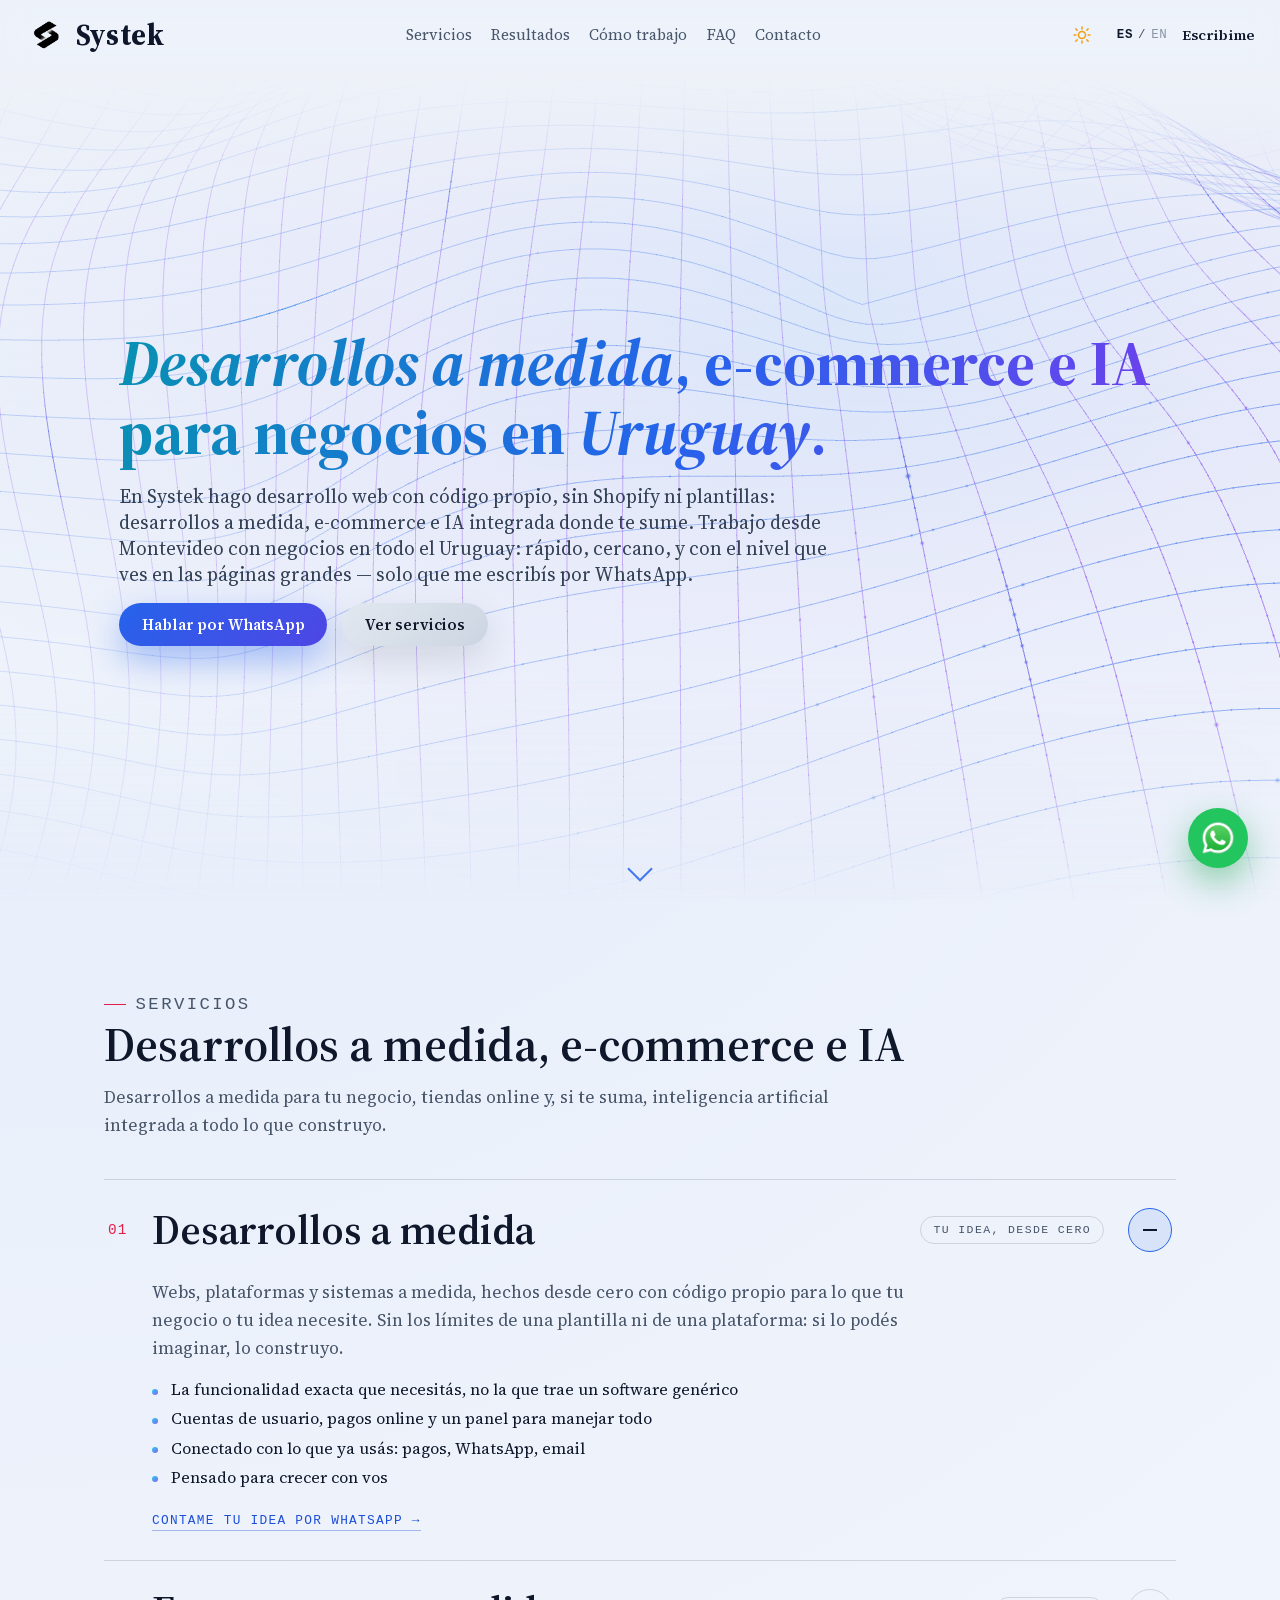
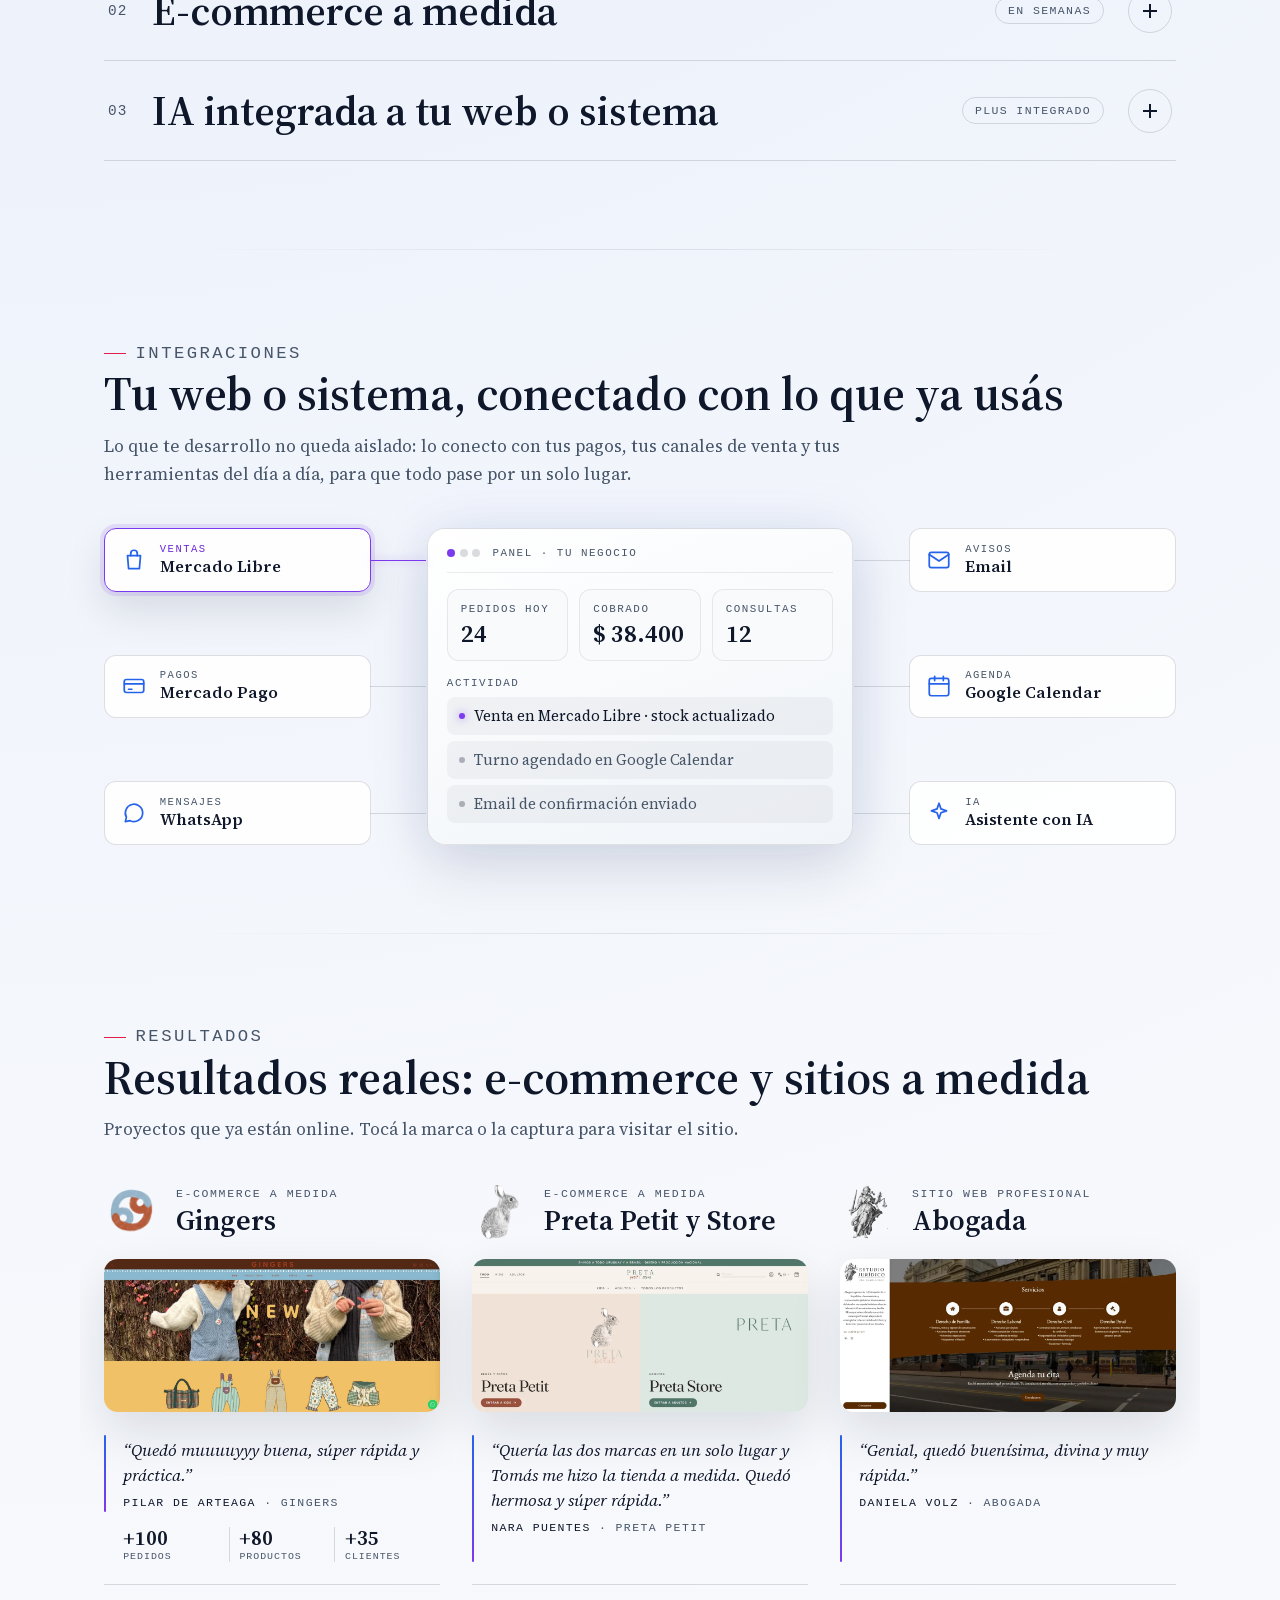
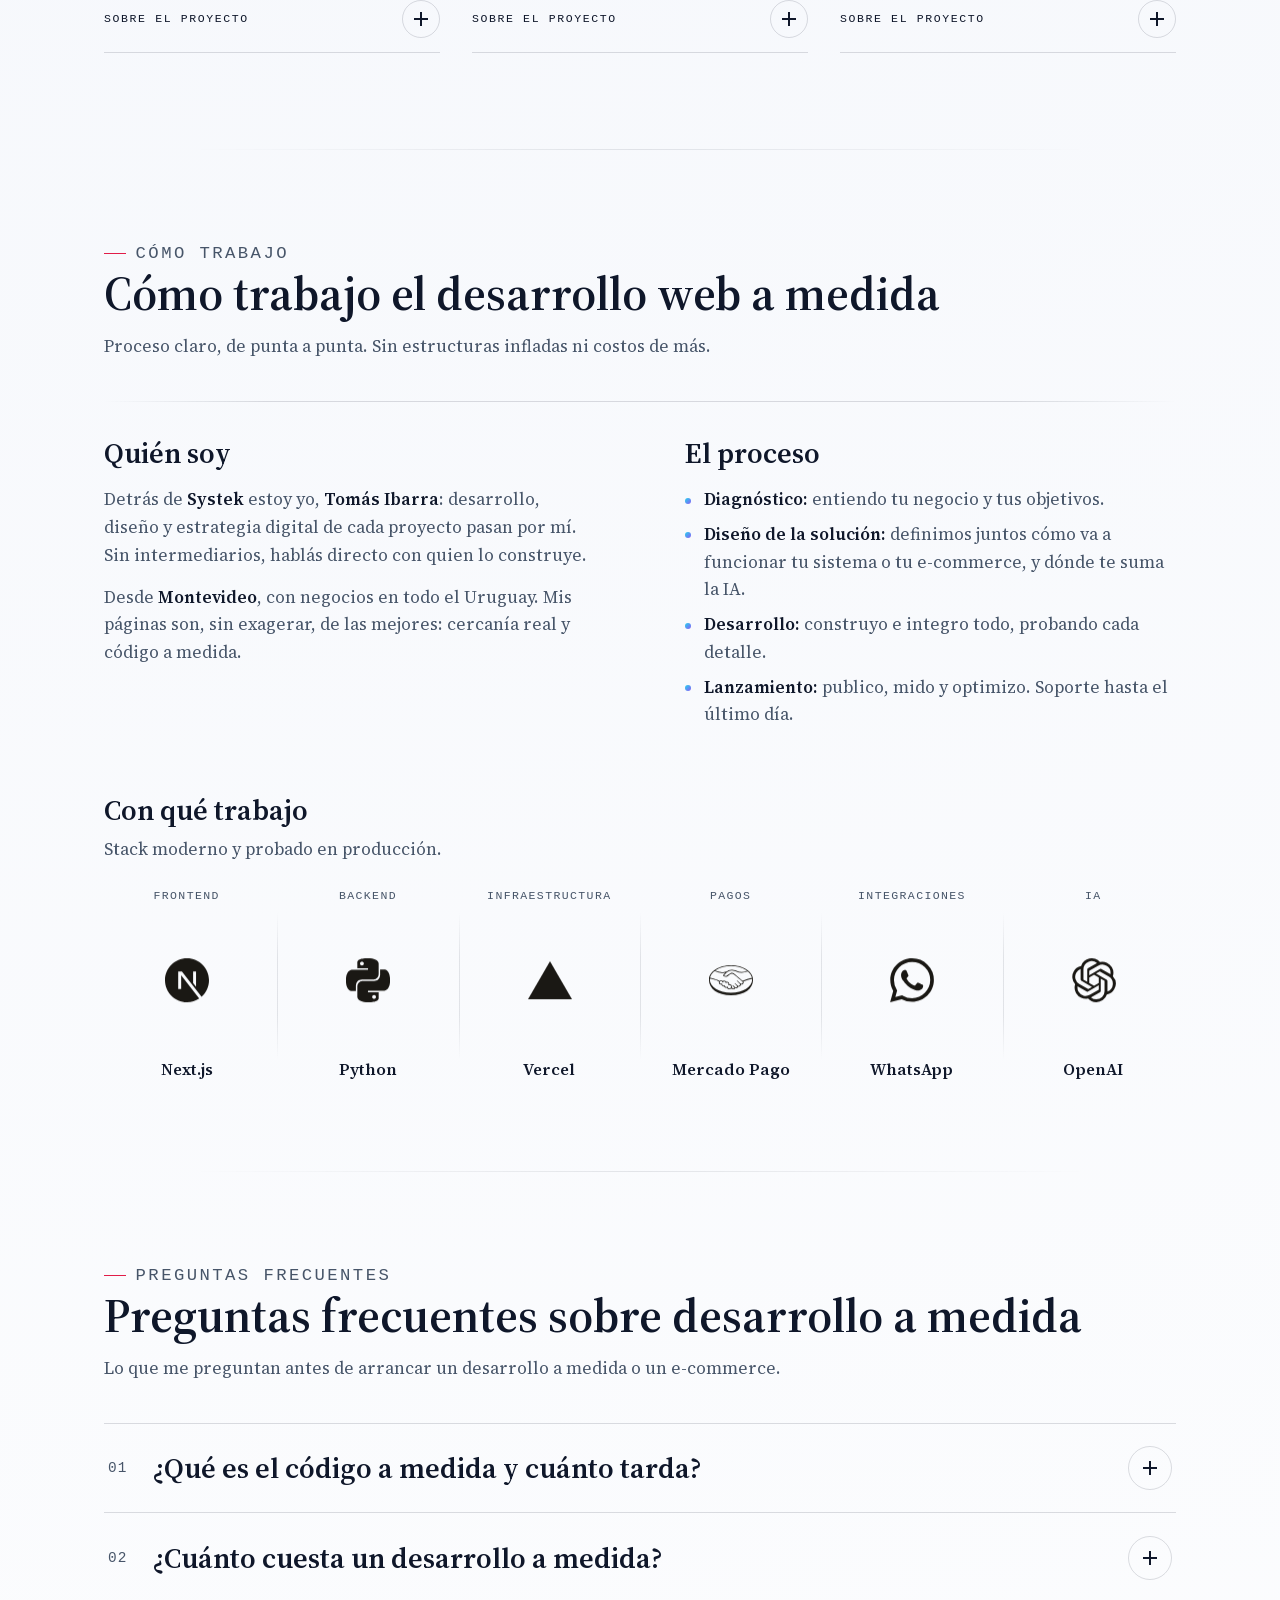
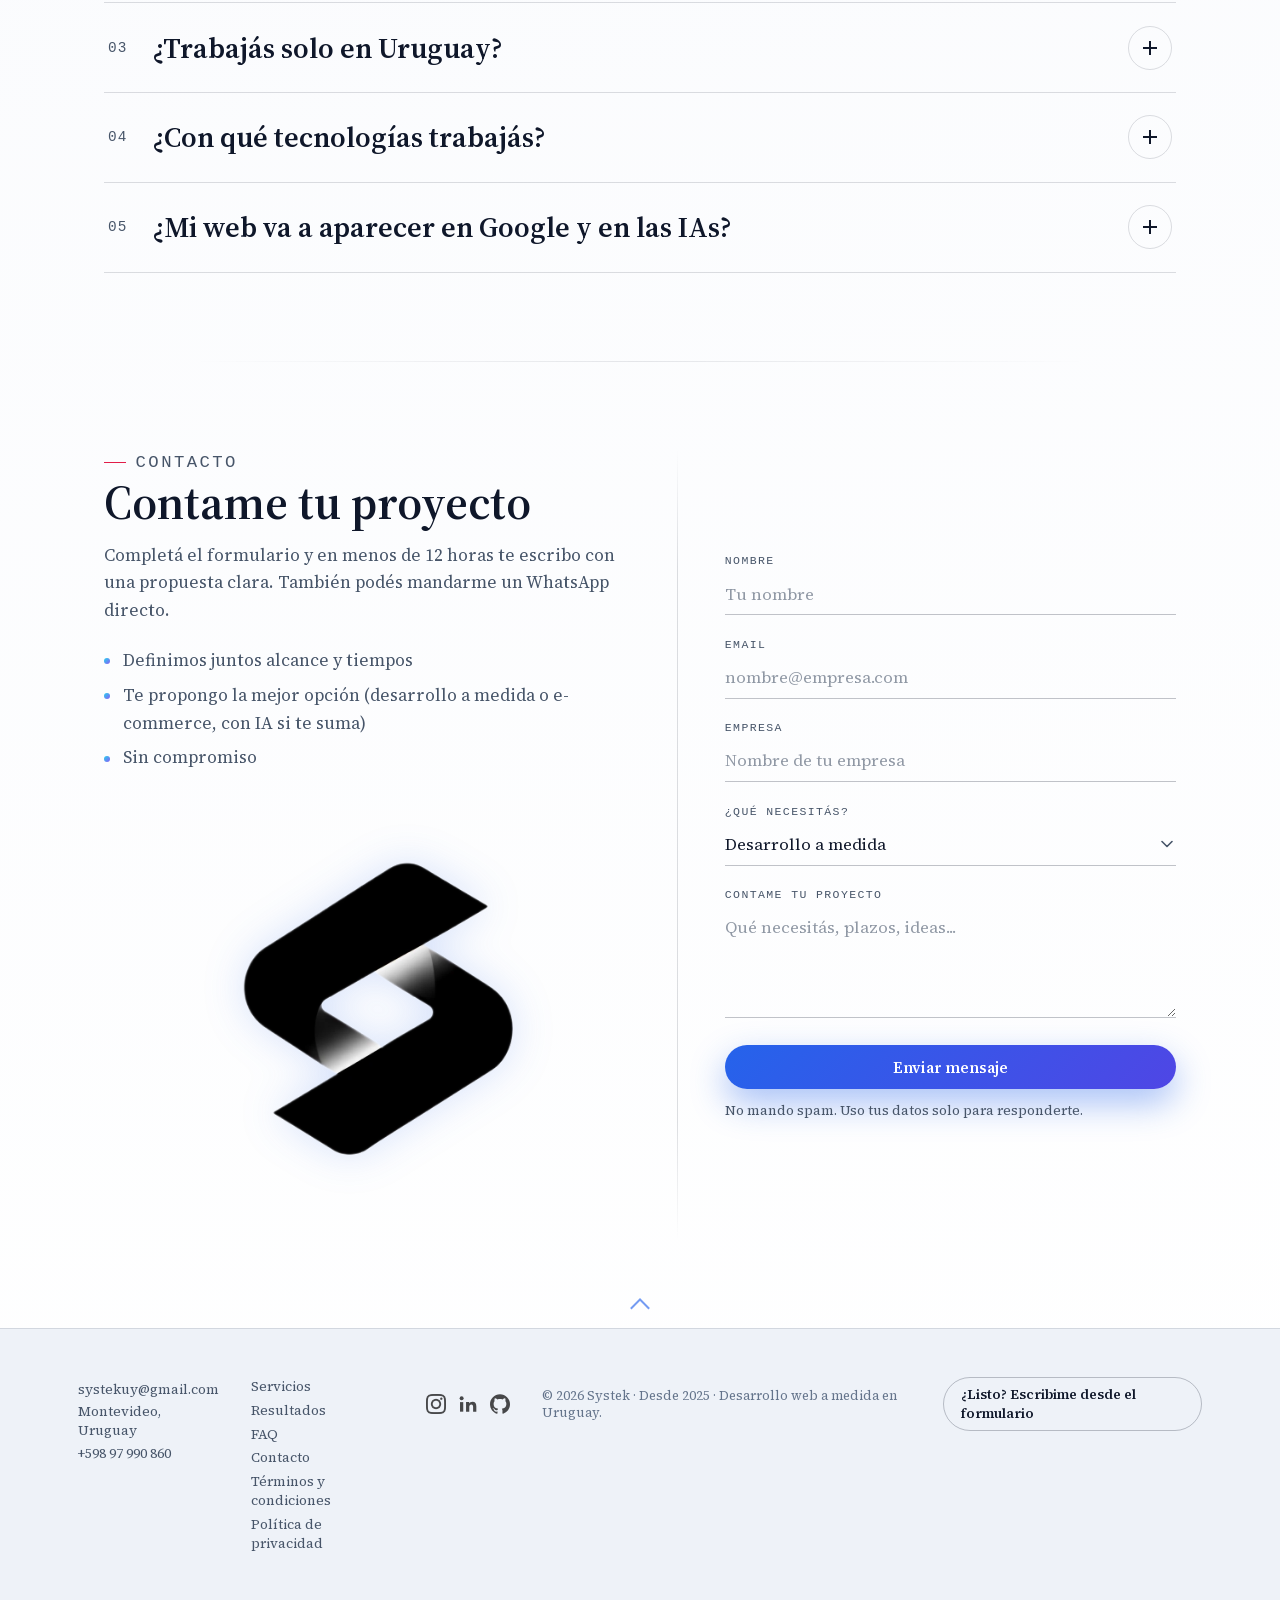
==== commit ff852a18: "Publica términos y política de privacidad en el sitio, sin datos personales. Co-authored-by: Cursor " ====
--- a/index.html
+++ b/index.html
@@ -42,8 +42,8 @@
 
   <!-- Performance -->
   <link rel="preload" href="font/Source_Serif_4/SourceSerif4-Variable-latin.woff2" as="font" type="font/woff2" crossorigin />
-  <link rel="preload" href="styles.css?v=20261030j" as="style" />
-  <link rel="stylesheet" href="styles.css?v=20261030j" />
+  <link rel="preload" href="styles.css?v=20261117b" as="style" />
+  <link rel="stylesheet" href="styles.css?v=20261117b" />
   <!-- Marca que hay JS (las animaciones/acordeón solo esconden contenido si JS corre: crawlers sin JS ven todo) -->
   <!-- Tema guardado (claro/oscuro) antes de pintar, para que no parpadee. Default: claro (data-theme en <html>) -->
   <script>
@@ -995,6 +995,8 @@
         <a href="#casos">Resultados</a>
         <a href="#faq">FAQ</a>
         <a href="#contacto">Contacto</a>
+        <a href="/terminos.html">Términos y condiciones</a>
+        <a href="/politica-de-privacidad.html">Política de privacidad</a>
       </nav>
 
       <div class="footer-actions">
--- a/styles.css
+++ b/styles.css
@@ -1791,6 +1791,46 @@
   font-size: 0.8rem;
 }
 
+.legal {
+  padding: 3.5rem 0 5rem;
+}
+
+.legal h1 {
+  font-size: clamp(2rem, 4vw, 2.75rem);
+  margin: 0 0 0.75rem;
+}
+
+.legal h2 {
+  font-size: 1.25rem;
+  margin: 2rem 0 0.55rem;
+}
+
+.legal p,
+.legal li {
+  color: var(--text-soft);
+  line-height: 1.7;
+  max-width: 42rem;
+}
+
+.legal ul {
+  margin: 0.4rem 0 0;
+  padding-left: 1.2rem;
+}
+
+.legal a {
+  color: #93c5fd;
+}
+
+:root[data-theme="light"] .legal a {
+  color: var(--primary);
+}
+
+.legal-updated {
+  color: var(--text-soft);
+  font-size: 0.85rem;
+  margin-bottom: 1.25rem;
+}
+
 /* WhatsApp flotante */
 .whatsapp-floating {
   position: fixed;
--- a/styles.css
+++ b/styles.css
@@ -1791,6 +1791,46 @@
   font-size: 0.8rem;
 }
 
+.legal {
+  padding: 3.5rem 0 5rem;
+}
+
+.legal h1 {
+  font-size: clamp(2rem, 4vw, 2.75rem);
+  margin: 0 0 0.75rem;
+}
+
+.legal h2 {
+  font-size: 1.25rem;
+  margin: 2rem 0 0.55rem;
+}
+
+.legal p,
+.legal li {
+  color: var(--text-soft);
+  line-height: 1.7;
+  max-width: 42rem;
+}
+
+.legal ul {
+  margin: 0.4rem 0 0;
+  padding-left: 1.2rem;
+}
+
+.legal a {
+  color: #93c5fd;
+}
+
+:root[data-theme="light"] .legal a {
+  color: var(--primary);
+}
+
+.legal-updated {
+  color: var(--text-soft);
+  font-size: 0.85rem;
+  margin-bottom: 1.25rem;
+}
+
 /* WhatsApp flotante */
 .whatsapp-floating {
   position: fixed;
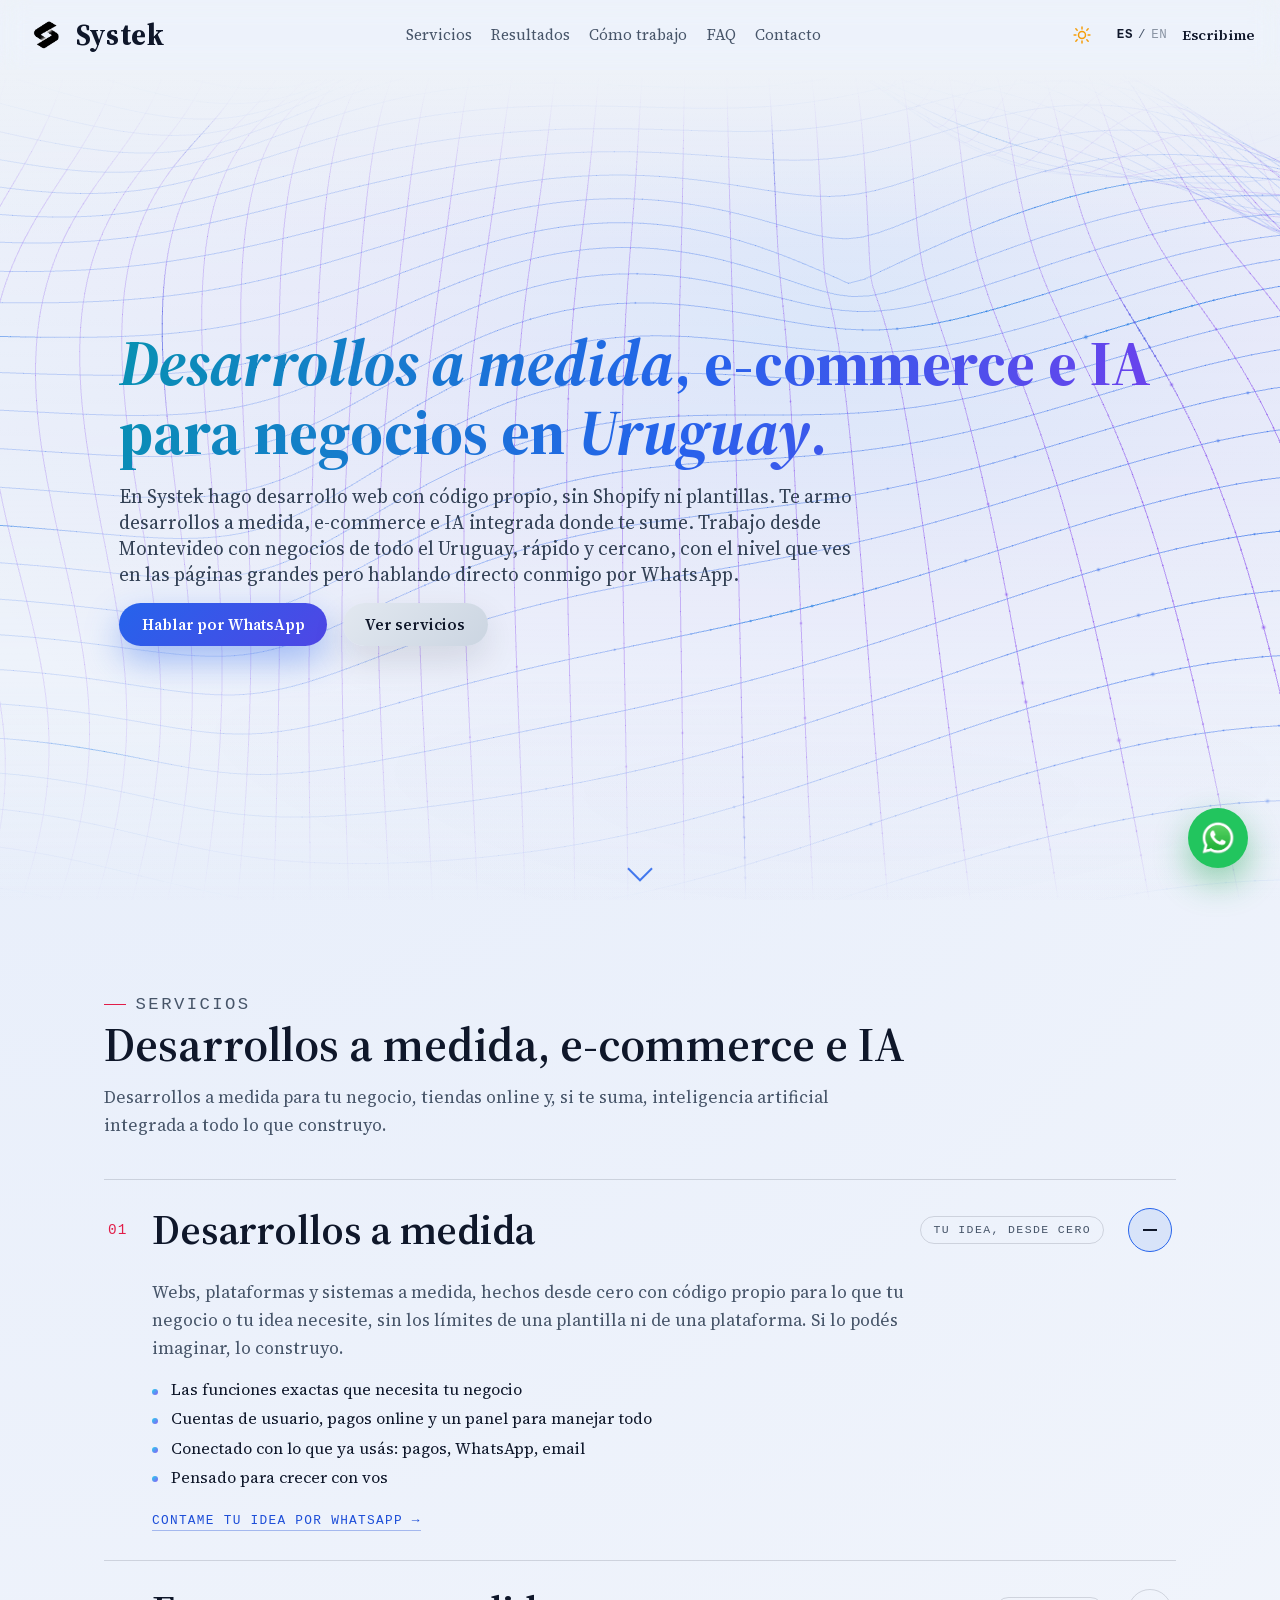
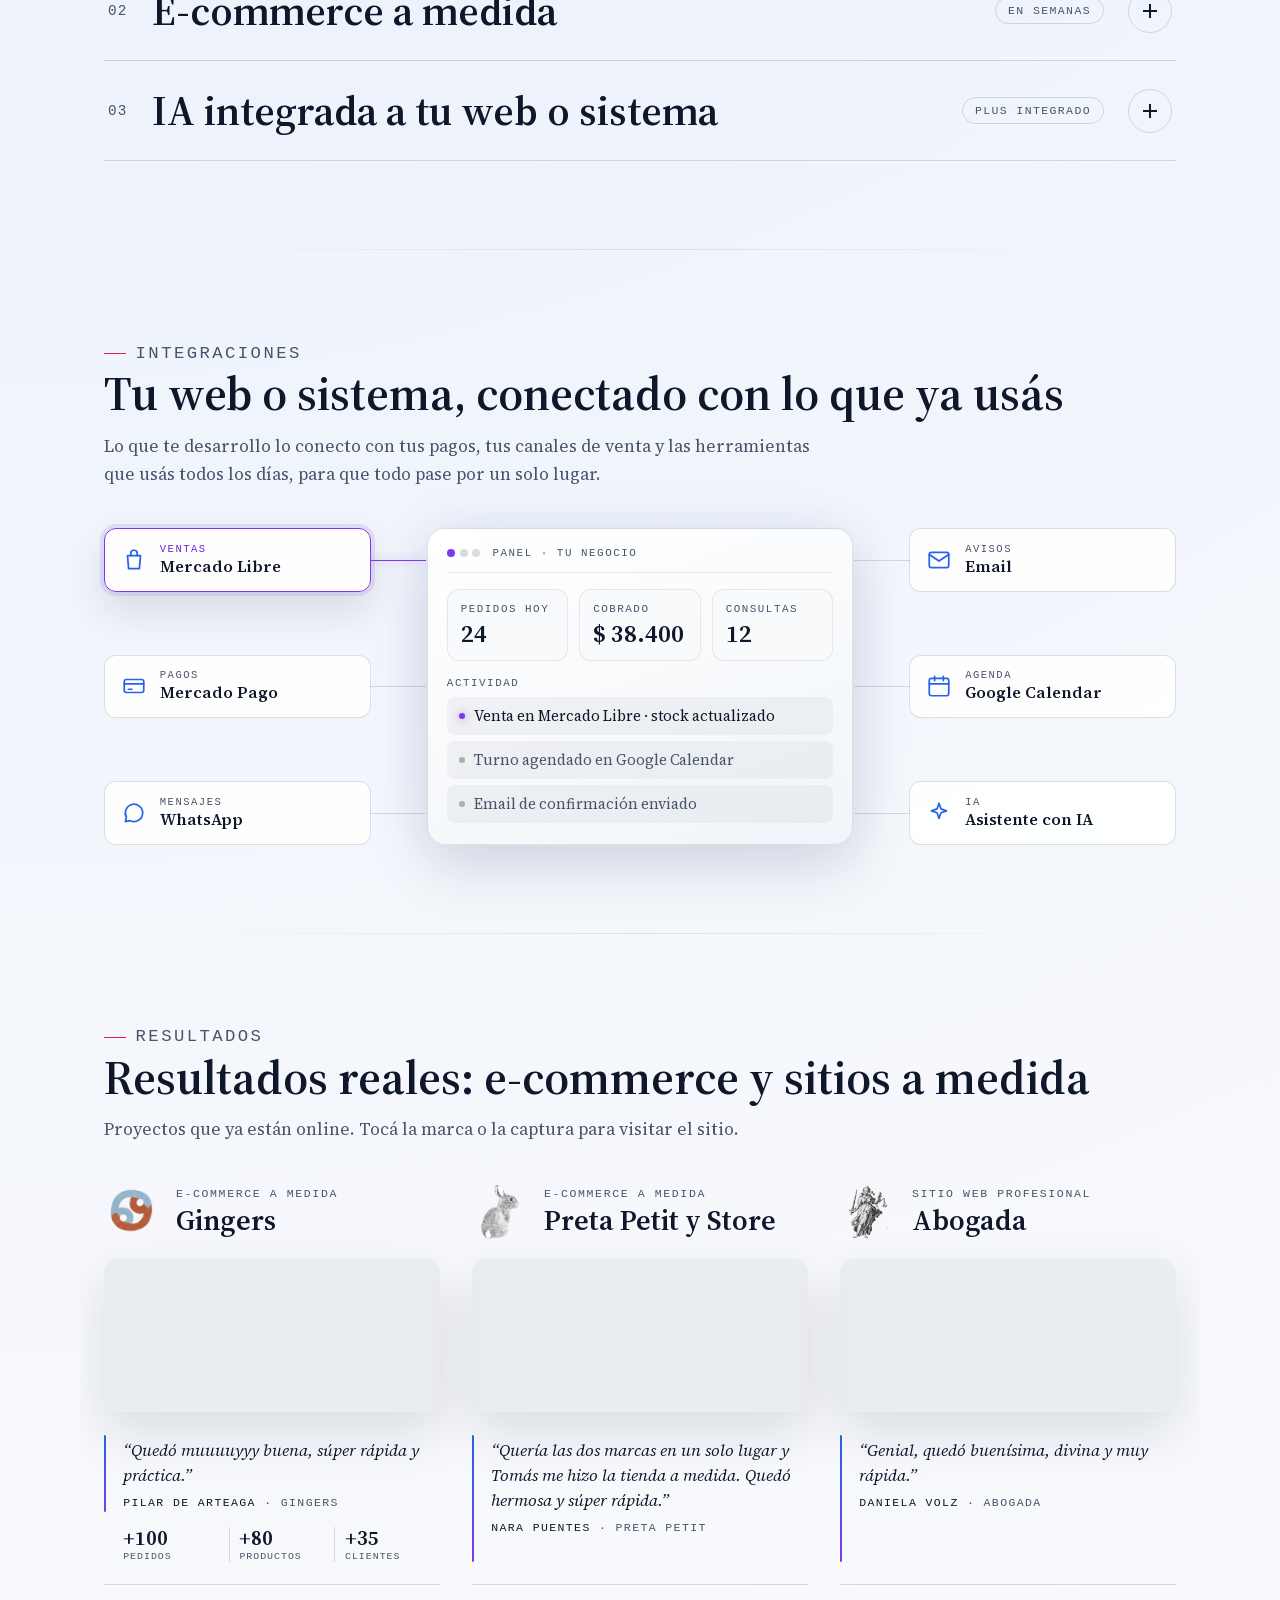
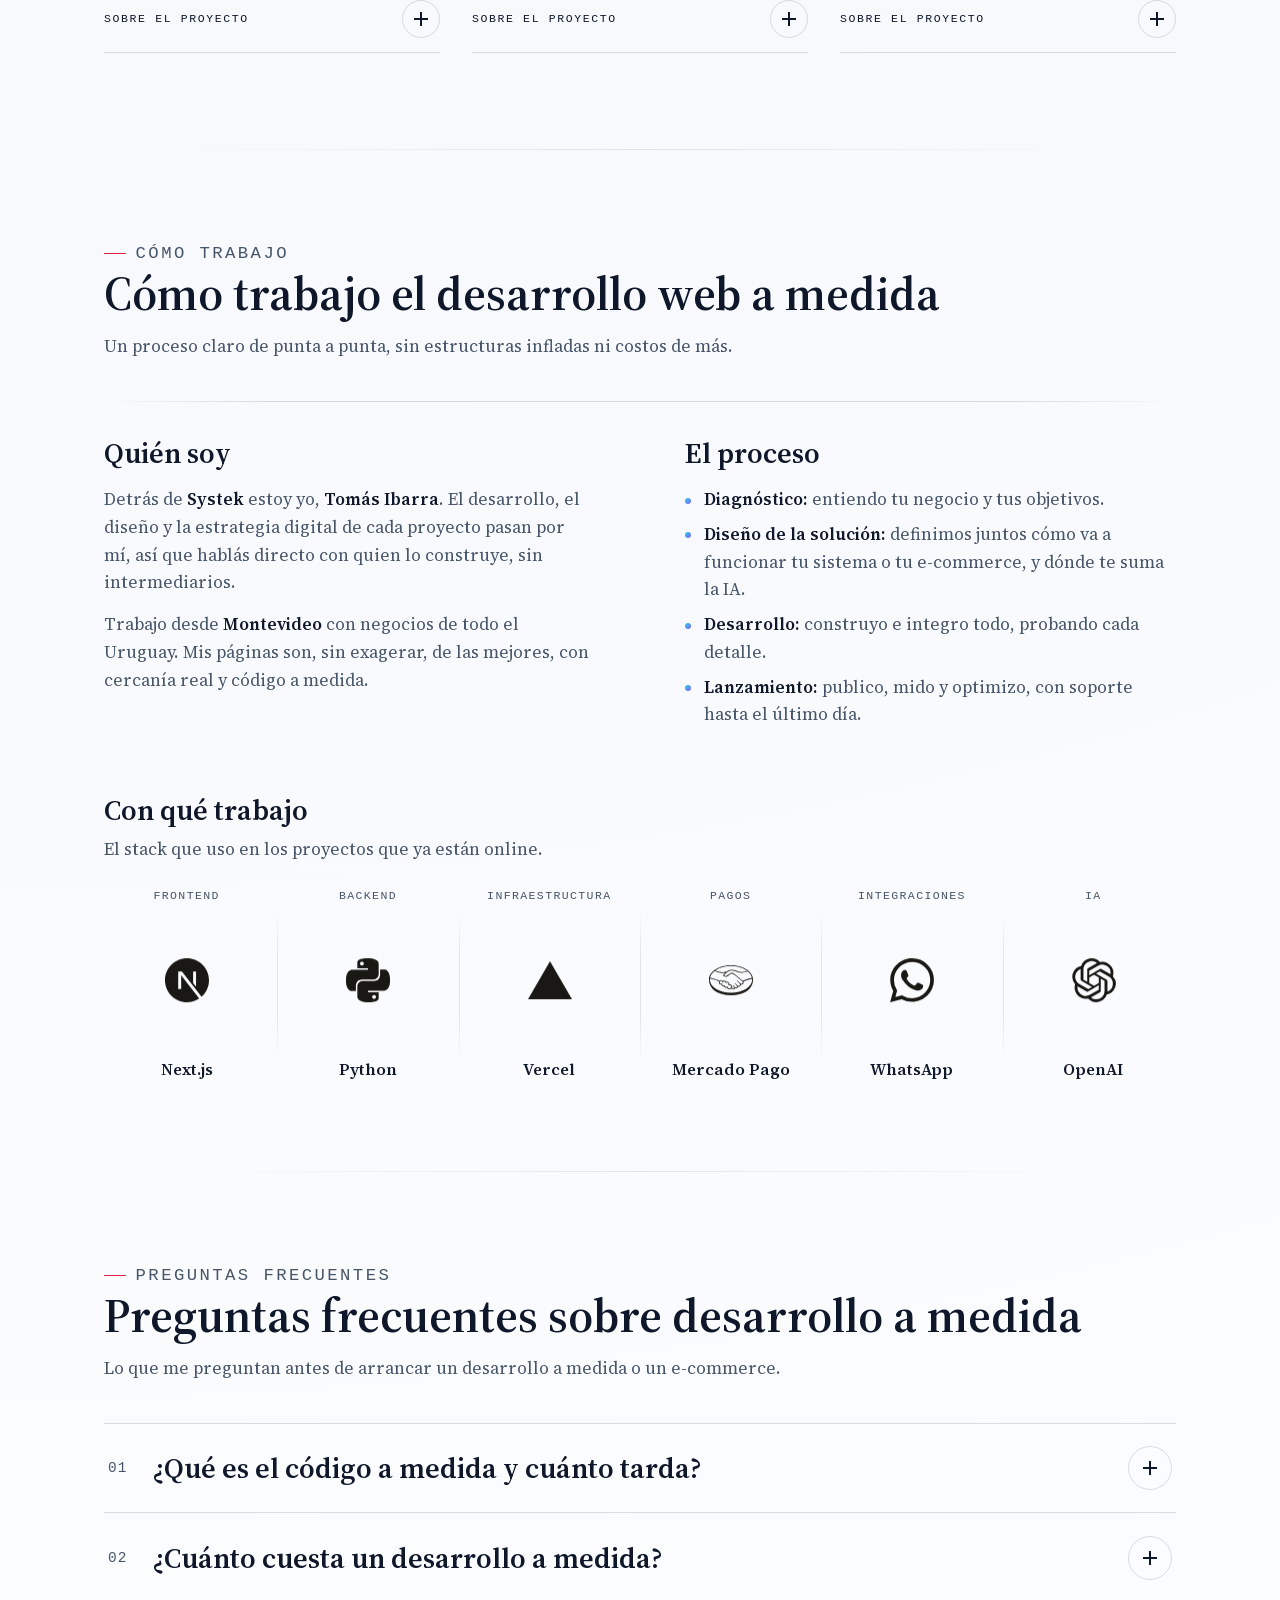
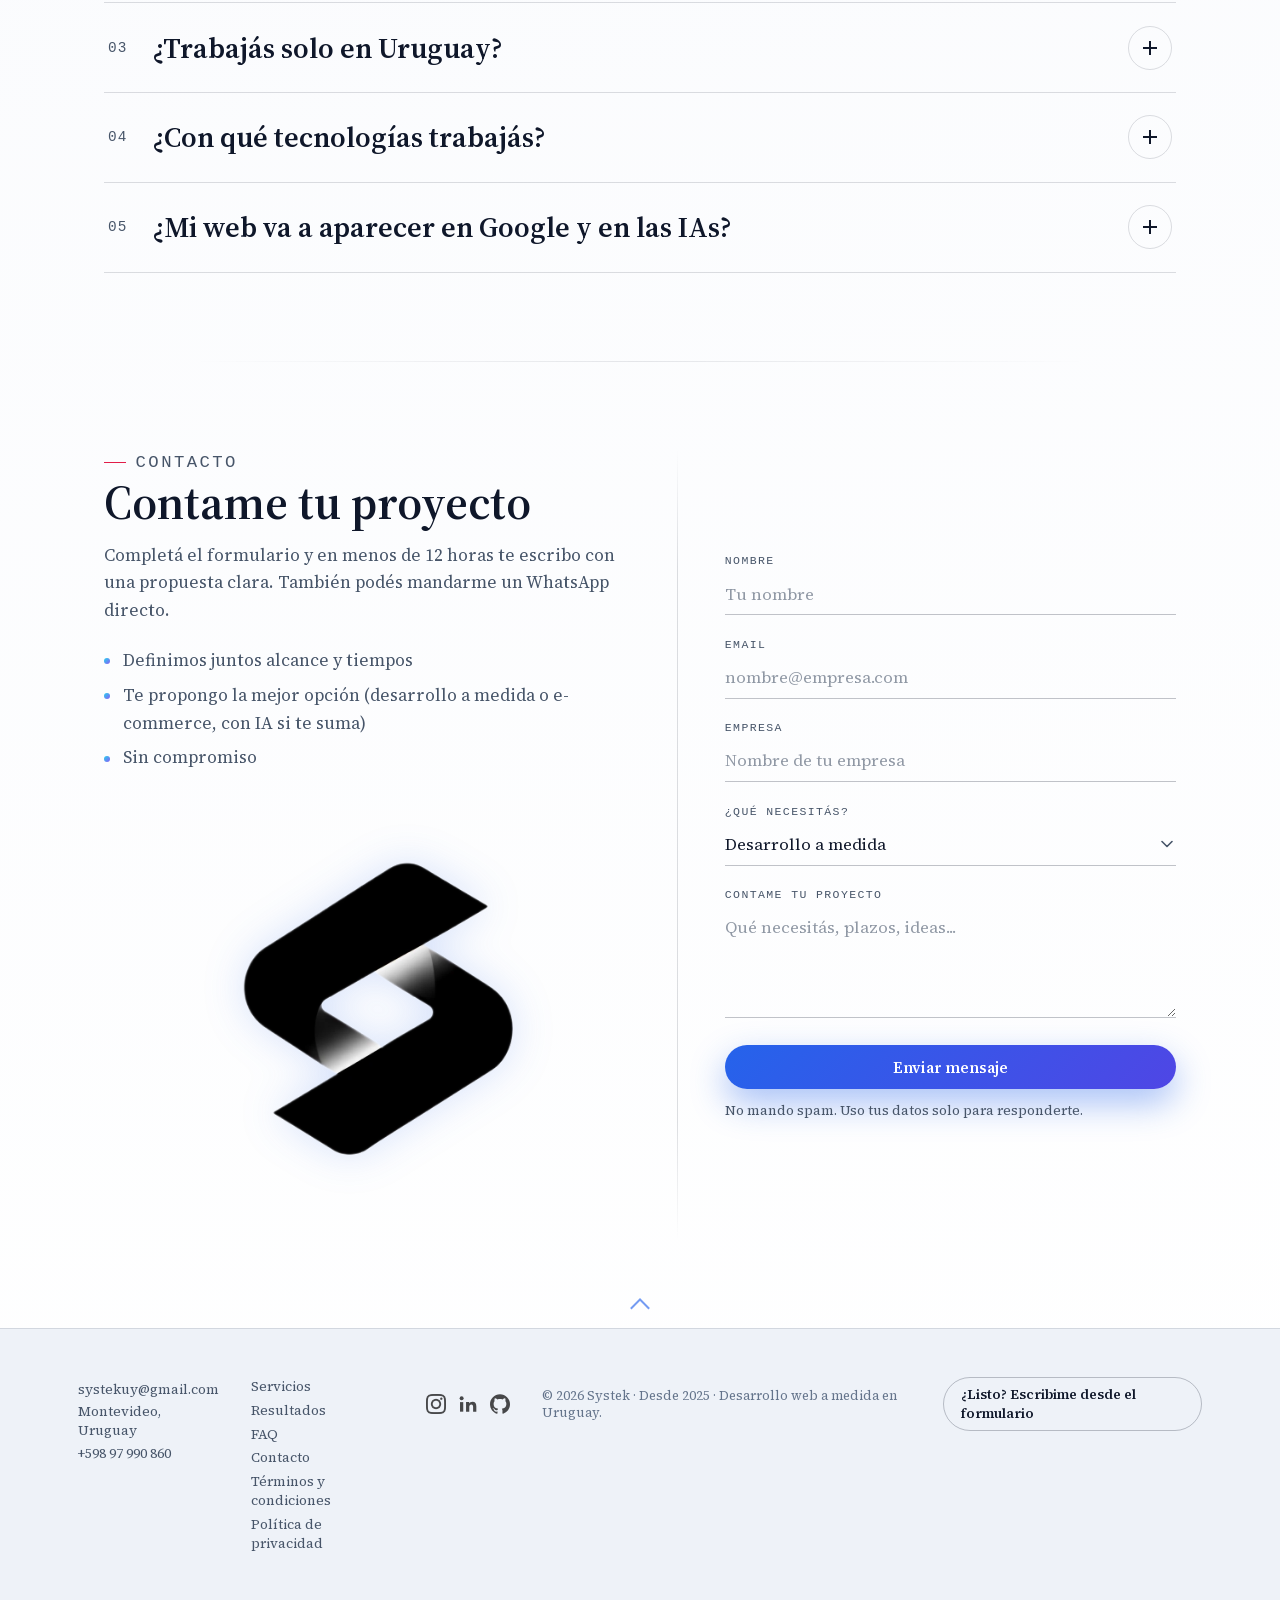
==== commit f6cfc241: "Textos más naturales en toda la web: sin guiones largos y con frases más simples en servicios, proce" ====
--- a/index.html
+++ b/index.html
@@ -33,7 +33,7 @@
   <meta name="twitter:image" content="https://www.systek.uy/imagenes/og-image.jpg" />
   <meta name="twitter:image:alt" content="Systek: desarrollos a medida, e-commerce e IA en Uruguay" />
 
-  <!-- Icons / PWA-ish -->
+  <!-- Icons -->
   <link rel="icon" href="imagenes/favicon.ico" sizes="any" />
   <link rel="icon" type="image/png" sizes="32x32" href="imagenes/favicon-32.png" />
   <link rel="icon" type="image/png" sizes="48x48" href="imagenes/favicon-48.png" />
@@ -42,10 +42,8 @@
 
   <!-- Performance -->
   <link rel="preload" href="font/Source_Serif_4/SourceSerif4-Variable-latin.woff2" as="font" type="font/woff2" crossorigin />
-  <link rel="preload" href="styles.css?v=20261117b" as="style" />
-  <link rel="stylesheet" href="styles.css?v=20261117b" />
-  <!-- Marca que hay JS (las animaciones/acordeón solo esconden contenido si JS corre: crawlers sin JS ven todo) -->
-  <!-- Tema guardado (claro/oscuro) antes de pintar, para que no parpadee. Default: claro (data-theme en <html>) -->
+  <link rel="preload" href="styles.css?v=20261120a" as="style" />
+  <link rel="stylesheet" href="styles.css?v=20261120a" />
   <script>
     (function () {
       var root = document.documentElement;
@@ -57,8 +55,7 @@
     })();
   </script>
 
-  <!-- JSON-LD: ProfessionalService (Organization) + fundador + Services + FAQ
-       foundingDate = mismo año que el footer. Sumar a sameAs otros perfiles (Clutch, etc.) cuando existan. -->
+  <!-- JSON-LD -->
   <script type="application/ld+json">
   {
     "@context": "https://schema.org",
@@ -196,7 +193,7 @@
             "name": "¿Qué es el código a medida y cuánto tarda?",
             "acceptedAnswer": {
               "@type": "Answer",
-              "text": "Es una web, tienda o sistema hecho desde cero para tu negocio, con código propio: sin Shopify, sin plantillas y sin depender de una plataforma. Vos decidís cómo funciona cada detalle y tenés control total sobre tu proyecto. ¿Los tiempos? Depende del alcance, pero un proyecto bien armado suele estar en semanas, no meses eternos: arranco con un diagnóstico corto y te doy tiempos reales."
+              "text": "Es una web, tienda o sistema hecho desde cero para tu negocio, con código propio, sin Shopify ni plantillas y sin depender de ninguna plataforma. Vos decidís cómo funciona cada detalle y tenés control total sobre tu proyecto. Los tiempos dependen del alcance, pero un proyecto bien armado suele estar listo en semanas. Arranco con un diagnóstico corto y te doy tiempos reales."
             }
           },
           {
@@ -204,7 +201,7 @@
             "name": "¿Cuánto cuesta un desarrollo a medida?",
             "acceptedAnswer": {
               "@type": "Answer",
-              "text": "Los proyectos arrancan a partir de 250 USD. El precio final depende de lo que necesites: no es lo mismo una web profesional que un e-commerce o un sistema con usuarios, pagos e integraciones. Después de un diagnóstico corto te paso un presupuesto claro, sin letra chica, y sabés desde el principio cuánto vas a invertir."
+              "text": "Los proyectos arrancan a partir de 250 USD. El precio final depende de lo que necesites, porque no es lo mismo una web profesional que un e-commerce o un sistema con usuarios, pagos e integraciones. Después de un diagnóstico corto te paso un presupuesto claro, sin letra chica, y sabés desde el principio cuánto vas a invertir."
             }
           },
           {
@@ -220,7 +217,7 @@
             "name": "¿Con qué tecnologías trabajás?",
             "acceptedAnswer": {
               "@type": "Answer",
-              "text": "Frontend con Next.js, TypeScript y Tailwind CSS; backend en Python con FastAPI y PostgreSQL; deploy en Vercel y Railway. Integro pagos con Mercado Pago o Stripe, cobros del exterior con PayPal y Payoneer, emails, WhatsApp e IA (OpenAI, Claude, Gemini, automatizaciones con n8n). Siempre con código propio y sin plataformas cerradas."
+              "text": "En el frontend uso Next.js, TypeScript y Tailwind CSS, en el backend Python con FastAPI y PostgreSQL, y publico en Vercel y Railway. Integro pagos con Mercado Pago o Stripe, cobros del exterior con PayPal y Payoneer, emails, WhatsApp e IA (OpenAI, Claude, Gemini, automatizaciones con n8n). Siempre con código propio y sin plataformas cerradas."
             }
           },
           {
@@ -228,7 +225,7 @@
             "name": "¿Mi web va a aparecer en Google y en las IAs?",
             "acceptedAnswer": {
               "@type": "Answer",
-              "text": "La dejo preparada para eso desde el código. SEO para que Google te muestre, y GEO para que las IAs como ChatGPT, Gemini o Perplexity te encuentren y te recomienden cuando alguien pregunta por lo que hacés: velocidad, datos estructurados, textos claros y fáciles de citar, y un archivo llms.txt pensado para las IAs. Y si querés que la IA también trabaje para tu negocio, te integro inteligencia artificial: chatbots con IA para WhatsApp y la web que atienden a tus clientes 24/7, asistentes virtuales entrenados con la información de tu negocio, agentes de IA que responden consultas, toman pedidos o agendan turnos, y automatización de procesos con n8n, con modelos de lenguaje (LLM) de OpenAI (ChatGPT), Claude y Gemini."
+              "text": "La dejo preparada para eso desde el código. Le hago SEO para que Google te muestre y GEO para que las IAs como ChatGPT, Gemini o Perplexity te encuentren y te recomienden cuando alguien pregunta por lo que hacés. Cuido la velocidad, los datos estructurados y que los textos sean claros y fáciles de citar, y le sumo un archivo llms.txt pensado para las IAs. Y si querés que la IA también trabaje para tu negocio, te integro inteligencia artificial, como chatbots con IA para WhatsApp y la web que atienden a tus clientes 24/7, asistentes virtuales entrenados con la información de tu negocio, agentes de IA que responden consultas, toman pedidos o agendan turnos, y automatización de procesos con n8n, con modelos de lenguaje (LLM) de OpenAI (ChatGPT), Claude y Gemini."
             }
           }
         ]
@@ -252,7 +249,7 @@
       <a href="#top" class="logo">
         <img
           src="imagenes/logo_blanco_transparente.webp"
-          alt="Logo Systek — desarrollo web a medida Uruguay"
+          alt="Logo de Systek, desarrollo web a medida en Uruguay"
           class="logo-img"
           width="42"
           height="42"
@@ -301,8 +298,8 @@
           </h1>
           <p class="hero-tagline">Trabajos únicos: vos lo soñás, Systek lo desarrolla.</p>
           <p class="hero-subtitle">
-            En Systek hago desarrollo web con código propio, sin Shopify ni plantillas: desarrollos a medida, e-commerce e IA integrada donde te sume.
-            Trabajo desde Montevideo con negocios en todo el Uruguay: rápido, cercano, y con el nivel que ves en las páginas grandes — solo que me escribís por WhatsApp.
+            En Systek hago desarrollo web con código propio, sin Shopify ni plantillas. Te armo desarrollos a medida, e-commerce e IA integrada donde te sume.
+            Trabajo desde Montevideo con negocios de todo el Uruguay, rápido y cercano, con el nivel que ves en las páginas grandes pero hablando directo conmigo por WhatsApp.
           </p>
           <div class="hero-actions">
             <a href="https://wa.me/59897990860" class="btn" target="_blank" rel="noopener noreferrer">Hablar por WhatsApp</a>
@@ -323,7 +320,6 @@
           <p>Desarrollos a medida para tu negocio, tiendas online y, si te suma, inteligencia artificial integrada a todo lo que construyo.</p>
         </div>
 
-        <!-- Acordeón: sin JS se ven todos abiertos; script.js los colapsa (menos el primero) -->
         <div class="services-accordion" data-accordion="first-open">
           <article class="service-item" data-accordion-item>
             <h3 class="service-heading">
@@ -337,12 +333,12 @@
             <div class="service-panel" data-accordion-panel id="servicio-desarrollos" role="region" aria-labelledby="servicio-desarrollos-btn">
               <div class="service-panel-inner">
                 <p>
-                  Webs, plataformas y sistemas a medida, hechos desde cero con código propio para lo que tu negocio
-                  o tu idea necesite. Sin los límites de una plantilla ni de una plataforma: si lo podés imaginar,
-                  lo construyo.
+                  Webs, plataformas y sistemas a medida, hechos desde cero con código propio para lo que tu negocio o
+                  tu idea necesite, sin los límites de una plantilla ni de una plataforma. Si lo podés imaginar, lo
+                  construyo.
                 </p>
                 <ul class="service-list">
-                  <li>La funcionalidad exacta que necesitás, no la que trae un software genérico</li>
+                  <li>Las funciones exactas que necesita tu negocio</li>
                   <li>Cuentas de usuario, pagos online y un panel para manejar todo</li>
                   <li>Conectado con lo que ya usás: pagos, WhatsApp, email</li>
                   <li>Pensado para crecer con vos</li>
@@ -364,8 +360,8 @@
             <div class="service-panel" data-accordion-panel id="servicio-ecommerce" role="region" aria-labelledby="servicio-ecommerce-btn">
               <div class="service-panel-inner">
                 <p>
-                  Tu tienda online hecha desde cero con código propio, sin Shopify ni plantillas: funciona como
-                  vos querés, no como te deja una plataforma.
+                  Tu tienda online hecha desde cero con código propio, sin Shopify ni plantillas, para que funcione
+                  como vos querés y no como te deja una plataforma.
                 </p>
                 <ul class="service-list">
                   <li>Catálogo, carrito y checkout pensados para tu producto</li>
@@ -389,9 +385,9 @@
             <div class="service-panel" data-accordion-panel id="servicio-ia" role="region" aria-labelledby="servicio-ia-btn">
               <div class="service-panel-inner">
                 <p>
-                  La inteligencia artificial no es un producto aparte: es un plus que le sumo a tu sistema o
-                  e-commerce. Uso modelos de lenguaje para armar asistentes que conocen tu negocio y automatizaciones
-                  que te sacan tareas repetitivas de encima.
+                  La inteligencia artificial te la sumo como un plus dentro de tu sistema o e-commerce. Uso modelos de
+                  lenguaje para armar asistentes que conocen tu negocio y automatizaciones que te sacan tareas
+                  repetitivas de encima.
                 </p>
                 <ul class="service-list">
                   <li>Asistentes que responden a tus clientes 24/7 en la web o WhatsApp</li>
@@ -413,8 +409,8 @@
           <p class="eyebrow" aria-hidden="true">Integraciones</p>
           <h2 id="integraciones-title">Tu web o sistema, conectado con lo que ya usás</h2>
           <p>
-            Lo que te desarrollo no queda aislado: lo conecto con tus pagos, tus canales de venta y tus
-            herramientas del día a día, para que todo pase por un solo lugar.
+            Lo que te desarrollo lo conecto con tus pagos, tus canales de venta y las herramientas que usás
+            todos los días, para que todo pase por un solo lugar.
           </p>
         </div>
 
@@ -657,10 +653,6 @@
               </div>
             </div>
           </article>
-
-          <!-- Plantilla para el próximo caso (copiar un <article class="case"> de arriba y cambiar):
-               logo + tipo ("Desarrollo a medida") + nombre, captura, métricas con data-count (opcional),
-               y en el panel: problema, qué hice y resultado. Ids únicos en el botón y el panel. -->
         </div>
         <div class="cases-nav" role="group" aria-label="Moverse entre los casos" hidden>
           <button type="button" class="cases-arrow" data-cases-prev aria-label="Ver casos anteriores"><svg viewBox="0 0 24 24" width="20" height="20" fill="none" stroke="currentColor" stroke-width="2" stroke-linecap="round" stroke-linejoin="round" aria-hidden="true"><path d="M15 6l-6 6 6 6" /></svg></button>
@@ -674,19 +666,20 @@
         <div class="section-header reveal">
           <p class="eyebrow" aria-hidden="true">Cómo trabajo</p>
           <h2 id="proceso-title">Cómo trabajo el desarrollo web a medida</h2>
-          <p>Proceso claro, de punta a punta. Sin estructuras infladas ni costos de más.</p>
+          <p>Un proceso claro de punta a punta, sin estructuras infladas ni costos de más.</p>
         </div>
 
         <div class="steps">
           <div class="step reveal">
             <h3>Quién soy</h3>
             <p>
-              Detrás de <strong>Systek</strong> estoy yo, <strong>Tomás Ibarra</strong>: desarrollo, diseño y estrategia digital
-              de cada proyecto pasan por mí. Sin intermediarios, hablás directo con quien lo construye.
+              Detrás de <strong>Systek</strong> estoy yo, <strong>Tomás Ibarra</strong>. El desarrollo, el diseño
+              y la estrategia digital de cada proyecto pasan por mí, así que hablás directo con quien lo
+              construye, sin intermediarios.
             </p>
             <p>
-              Desde <strong>Montevideo</strong>, con negocios en todo el Uruguay.
-              Mis páginas son, sin exagerar, de las mejores: cercanía real y código a medida.
+              Trabajo desde <strong>Montevideo</strong> con negocios de todo el Uruguay.
+              Mis páginas son, sin exagerar, de las mejores, con cercanía real y código a medida.
             </p>
           </div>
 
@@ -696,14 +689,14 @@
               <li><strong>Diagnóstico:</strong> entiendo tu negocio y tus objetivos.</li>
               <li><strong>Diseño de la solución:</strong> definimos juntos cómo va a funcionar tu sistema o tu e-commerce, y dónde te suma la IA.</li>
               <li><strong>Desarrollo:</strong> construyo e integro todo, probando cada detalle.</li>
-              <li><strong>Lanzamiento:</strong> publico, mido y optimizo. Soporte hasta el último día.</li>
+              <li><strong>Lanzamiento:</strong> publico, mido y optimizo, con soporte hasta el último día.</li>
             </ul>
           </div>
         </div>
 
         <div class="stack reveal" aria-labelledby="stack-title">
           <h3 id="stack-title" class="stack-title">Con qué trabajo</h3>
-          <p class="stack-intro">Stack moderno y probado en producción.</p>
+          <p class="stack-intro">El stack que uso en los proyectos que ya están online.</p>
           <div class="reels" data-reels>
           <div class="reel">
             <p class="reel-label">Frontend</p>
@@ -802,10 +795,10 @@
             <div class="faq-panel" data-accordion-panel id="faq-1" role="region" aria-labelledby="faq-1-btn">
               <div class="faq-panel-inner">
                 <p>
-                  Es una web, tienda o sistema hecho desde cero para tu negocio, con código propio: sin Shopify, sin
-                  plantillas y sin depender de una plataforma. Vos decidís cómo funciona cada detalle y tenés control
-                  total sobre tu proyecto. ¿Los tiempos? Depende del alcance, pero un proyecto bien armado suele estar
-                  en semanas, no meses eternos: arranco con un diagnóstico corto y te doy tiempos reales.
+                  Es una web, tienda o sistema hecho desde cero para tu negocio, con código propio, sin Shopify ni
+                  plantillas y sin depender de ninguna plataforma. Vos decidís cómo funciona cada detalle y tenés
+                  control total sobre tu proyecto. Los tiempos dependen del alcance, pero un proyecto bien armado
+                  suele estar listo en semanas. Arranco con un diagnóstico corto y te doy tiempos reales.
                 </p>
               </div>
             </div>
@@ -821,8 +814,8 @@
             <div class="faq-panel" data-accordion-panel id="faq-2" role="region" aria-labelledby="faq-2-btn">
               <div class="faq-panel-inner">
                 <p>
-                  Los proyectos arrancan a partir de 250 USD. El precio final depende de lo que necesites: no es lo
-                  mismo una web profesional que un e-commerce o un sistema con usuarios, pagos e integraciones.
+                  Los proyectos arrancan a partir de 250 USD. El precio final depende de lo que necesites, porque no
+                  es lo mismo una web profesional que un e-commerce o un sistema con usuarios, pagos e integraciones.
                   Después de un diagnóstico corto te paso un presupuesto claro, sin letra chica, y sabés desde el
                   principio cuánto vas a invertir.
                 </p>
@@ -857,10 +850,10 @@
             <div class="faq-panel" data-accordion-panel id="faq-4" role="region" aria-labelledby="faq-4-btn">
               <div class="faq-panel-inner">
                 <p>
-                  Frontend con Next.js, TypeScript y Tailwind CSS; backend en Python con FastAPI y PostgreSQL; deploy
-                  en Vercel y Railway. Integro pagos con Mercado Pago o Stripe, cobros del exterior con PayPal y
-                  Payoneer, emails, WhatsApp e IA (OpenAI, Claude, Gemini, automatizaciones con n8n). Siempre con
-                  código propio y sin plataformas cerradas.
+                  En el frontend uso Next.js, TypeScript y Tailwind CSS, en el backend Python con FastAPI y
+                  PostgreSQL, y publico en Vercel y Railway. Integro pagos con Mercado Pago o Stripe, cobros del
+                  exterior con PayPal y Payoneer, emails, WhatsApp e IA (OpenAI, Claude, Gemini, automatizaciones con
+                  n8n). Siempre con código propio y sin plataformas cerradas.
                 </p>
               </div>
             </div>
@@ -876,14 +869,14 @@
             <div class="faq-panel" data-accordion-panel id="faq-5" role="region" aria-labelledby="faq-5-btn">
               <div class="faq-panel-inner">
                 <p>
-                  La dejo preparada para eso desde el código. SEO para que Google te muestre, y GEO para que las IAs
-                  como ChatGPT, Gemini o Perplexity te encuentren y te recomienden cuando alguien pregunta por lo que
-                  hacés: velocidad, datos estructurados, textos claros y fáciles de citar, y un archivo llms.txt
-                  pensado para las IAs. Y si querés que la IA también trabaje para tu negocio, te integro inteligencia
-                  artificial: chatbots con IA para WhatsApp y la web que atienden a tus clientes 24/7, asistentes
-                  virtuales entrenados con la información de tu negocio, agentes de IA que responden consultas, toman
-                  pedidos o agendan turnos, y automatización de procesos con n8n, con modelos de lenguaje (LLM) de
-                  OpenAI (ChatGPT), Claude y Gemini.
+                  La dejo preparada para eso desde el código. Le hago SEO para que Google te muestre y GEO para que
+                  las IAs como ChatGPT, Gemini o Perplexity te encuentren y te recomienden cuando alguien pregunta por
+                  lo que hacés. Cuido la velocidad, los datos estructurados y que los textos sean claros y fáciles de
+                  citar, y le sumo un archivo llms.txt pensado para las IAs. Y si querés que la IA también trabaje
+                  para tu negocio, te integro inteligencia artificial, como chatbots con IA para WhatsApp y la web que
+                  atienden a tus clientes 24/7, asistentes virtuales entrenados con la información de tu negocio,
+                  agentes de IA que responden consultas, toman pedidos o agendan turnos, y automatización de procesos
+                  con n8n, con modelos de lenguaje (LLM) de OpenAI (ChatGPT), Claude y Gemini.
                 </p>
               </div>
             </div>
@@ -1019,6 +1012,6 @@
 
   <a href="https://wa.me/59897990860" class="whatsapp-floating" target="_blank" rel="noopener noreferrer" aria-label="Abrir chat de WhatsApp con Systek"></a>
 
-  <script src="script.js?v=20261030j" defer></script>
+  <script src="script.js?v=20261120a" defer></script>
 </body>
 </html>
--- a/styles.css
+++ b/styles.css
@@ -112,7 +112,7 @@
     margin: 0 auto;
   }
 
-  /* NAV — arriba: barra encastrada; al bajar: óvalo flotante. La barra mide siempre 70px (sin saltos de layout) */
+  /* NAV: arriba es una barra encastrada y al bajar, un óvalo flotante. La barra mide siempre 70px (sin saltos de layout) */
   .nav {
     position: sticky;
     top: 0;
@@ -346,7 +346,7 @@
   /* El fondo del hero (color + malla + oscurecido) se difumina abajo hacia el fondo de la página.
      Sin mask-image (en Safari/iOS, una máscara sobre un canvas animado se recalcula en cada frame):
      el color y el oscurecido terminan en transparente, y la malla se difumina en su shader (script.js).
-     El resplandor azul → violeta antes lo pintaba el canvas; ahora es CSS */
+     El resplandor de azul a violeta es CSS */
   .hero-bg {
     position: absolute;
     inset: 0;
@@ -557,7 +557,7 @@
     color: var(--text-soft);
   }
 
-/* SERVICIOS — acordeón numerado (se abre con click/Enter/Espacio, no con hover) */
+/* SERVICIOS: acordeón numerado (se abre con click/Enter/Espacio, no con hover) */
 .services-accordion {
   border-top: 1px solid var(--border);
 }
@@ -734,7 +734,7 @@
   border-color: #fff;
 }
 
-/* INTEGRACIONES — panel central + nodos satélite, siempre visible */
+/* INTEGRACIONES: panel central + nodos satélite, siempre visible */
 .eco {
   --eco-gap: 3.5rem;
   display: grid;
@@ -1130,7 +1130,7 @@
   font-weight: 600;
 }
 
-/* CASOS — sin card: logo + título, captura, métricas que cuentan y detalle desplegable */
+/* CASOS sin card: logo + título, captura, métricas que cuentan y detalle desplegable */
 /* Una sola línea: entran 3 y el resto se desliza. Las filas compartidas (subgrid) alinean captura, testimonio y detalle */
 .cases-grid {
   display: grid;
@@ -1856,7 +1856,7 @@
   pointer-events: auto;
 }
 
-/* El pulso es un anillo aparte y más espaciado: antes la animación pisaba el transform y el hover no andaba */
+/* El pulso es un anillo aparte y más espaciado, así no pisa el transform del hover */
 .whatsapp-floating::after {
   content: "";
   position: absolute;
@@ -2228,7 +2228,7 @@
   }
 }
 
-/* FAQ — mismo acordeón que Servicios; en desktop se abre al pasar el cursor */
+/* FAQ: mismo acordeón que Servicios; en desktop se abre al pasar el cursor */
 .faq-list {
   border-top: 1px solid var(--border);
 }
@@ -2530,7 +2530,7 @@
   opacity: 0.75;
 }
 
-/* Rebota solo al pasar el mouse (antes rebotaba siempre: una animación infinita menos) */
+/* Rebota solo al pasar el mouse */
 .footer-top:hover .footer-top-icon,
 .footer-top:focus-visible .footer-top-icon {
   animation: footer-top-bounce 1.6s ease-in-out infinite;
@@ -2567,7 +2567,7 @@
   background: radial-gradient(circle at top left, #e3ebfa 0, #f6f8fc 45%, #ffffff 100%);
 }
 
-/* Logos blancos → oscuros */
+/* Logos blancos pasan a oscuros */
 :root[data-theme="light"] .logo-img,
 :root[data-theme="light"] .error-404-logo,
 :root[data-theme="light"] .social-links img,
--- a/styles.css
+++ b/styles.css
@@ -112,7 +112,7 @@
     margin: 0 auto;
   }
 
-  /* NAV — arriba: barra encastrada; al bajar: óvalo flotante. La barra mide siempre 70px (sin saltos de layout) */
+  /* NAV: arriba es una barra encastrada y al bajar, un óvalo flotante. La barra mide siempre 70px (sin saltos de layout) */
   .nav {
     position: sticky;
     top: 0;
@@ -346,7 +346,7 @@
   /* El fondo del hero (color + malla + oscurecido) se difumina abajo hacia el fondo de la página.
      Sin mask-image (en Safari/iOS, una máscara sobre un canvas animado se recalcula en cada frame):
      el color y el oscurecido terminan en transparente, y la malla se difumina en su shader (script.js).
-     El resplandor azul → violeta antes lo pintaba el canvas; ahora es CSS */
+     El resplandor de azul a violeta es CSS */
   .hero-bg {
     position: absolute;
     inset: 0;
@@ -557,7 +557,7 @@
     color: var(--text-soft);
   }
 
-/* SERVICIOS — acordeón numerado (se abre con click/Enter/Espacio, no con hover) */
+/* SERVICIOS: acordeón numerado (se abre con click/Enter/Espacio, no con hover) */
 .services-accordion {
   border-top: 1px solid var(--border);
 }
@@ -734,7 +734,7 @@
   border-color: #fff;
 }
 
-/* INTEGRACIONES — panel central + nodos satélite, siempre visible */
+/* INTEGRACIONES: panel central + nodos satélite, siempre visible */
 .eco {
   --eco-gap: 3.5rem;
   display: grid;
@@ -1130,7 +1130,7 @@
   font-weight: 600;
 }
 
-/* CASOS — sin card: logo + título, captura, métricas que cuentan y detalle desplegable */
+/* CASOS sin card: logo + título, captura, métricas que cuentan y detalle desplegable */
 /* Una sola línea: entran 3 y el resto se desliza. Las filas compartidas (subgrid) alinean captura, testimonio y detalle */
 .cases-grid {
   display: grid;
@@ -1856,7 +1856,7 @@
   pointer-events: auto;
 }
 
-/* El pulso es un anillo aparte y más espaciado: antes la animación pisaba el transform y el hover no andaba */
+/* El pulso es un anillo aparte y más espaciado, así no pisa el transform del hover */
 .whatsapp-floating::after {
   content: "";
   position: absolute;
@@ -2228,7 +2228,7 @@
   }
 }
 
-/* FAQ — mismo acordeón que Servicios; en desktop se abre al pasar el cursor */
+/* FAQ: mismo acordeón que Servicios; en desktop se abre al pasar el cursor */
 .faq-list {
   border-top: 1px solid var(--border);
 }
@@ -2530,7 +2530,7 @@
   opacity: 0.75;
 }
 
-/* Rebota solo al pasar el mouse (antes rebotaba siempre: una animación infinita menos) */
+/* Rebota solo al pasar el mouse */
 .footer-top:hover .footer-top-icon,
 .footer-top:focus-visible .footer-top-icon {
   animation: footer-top-bounce 1.6s ease-in-out infinite;
@@ -2567,7 +2567,7 @@
   background: radial-gradient(circle at top left, #e3ebfa 0, #f6f8fc 45%, #ffffff 100%);
 }
 
-/* Logos blancos → oscuros */
+/* Logos blancos pasan a oscuros */
 :root[data-theme="light"] .logo-img,
 :root[data-theme="light"] .error-404-logo,
 :root[data-theme="light"] .social-links img,
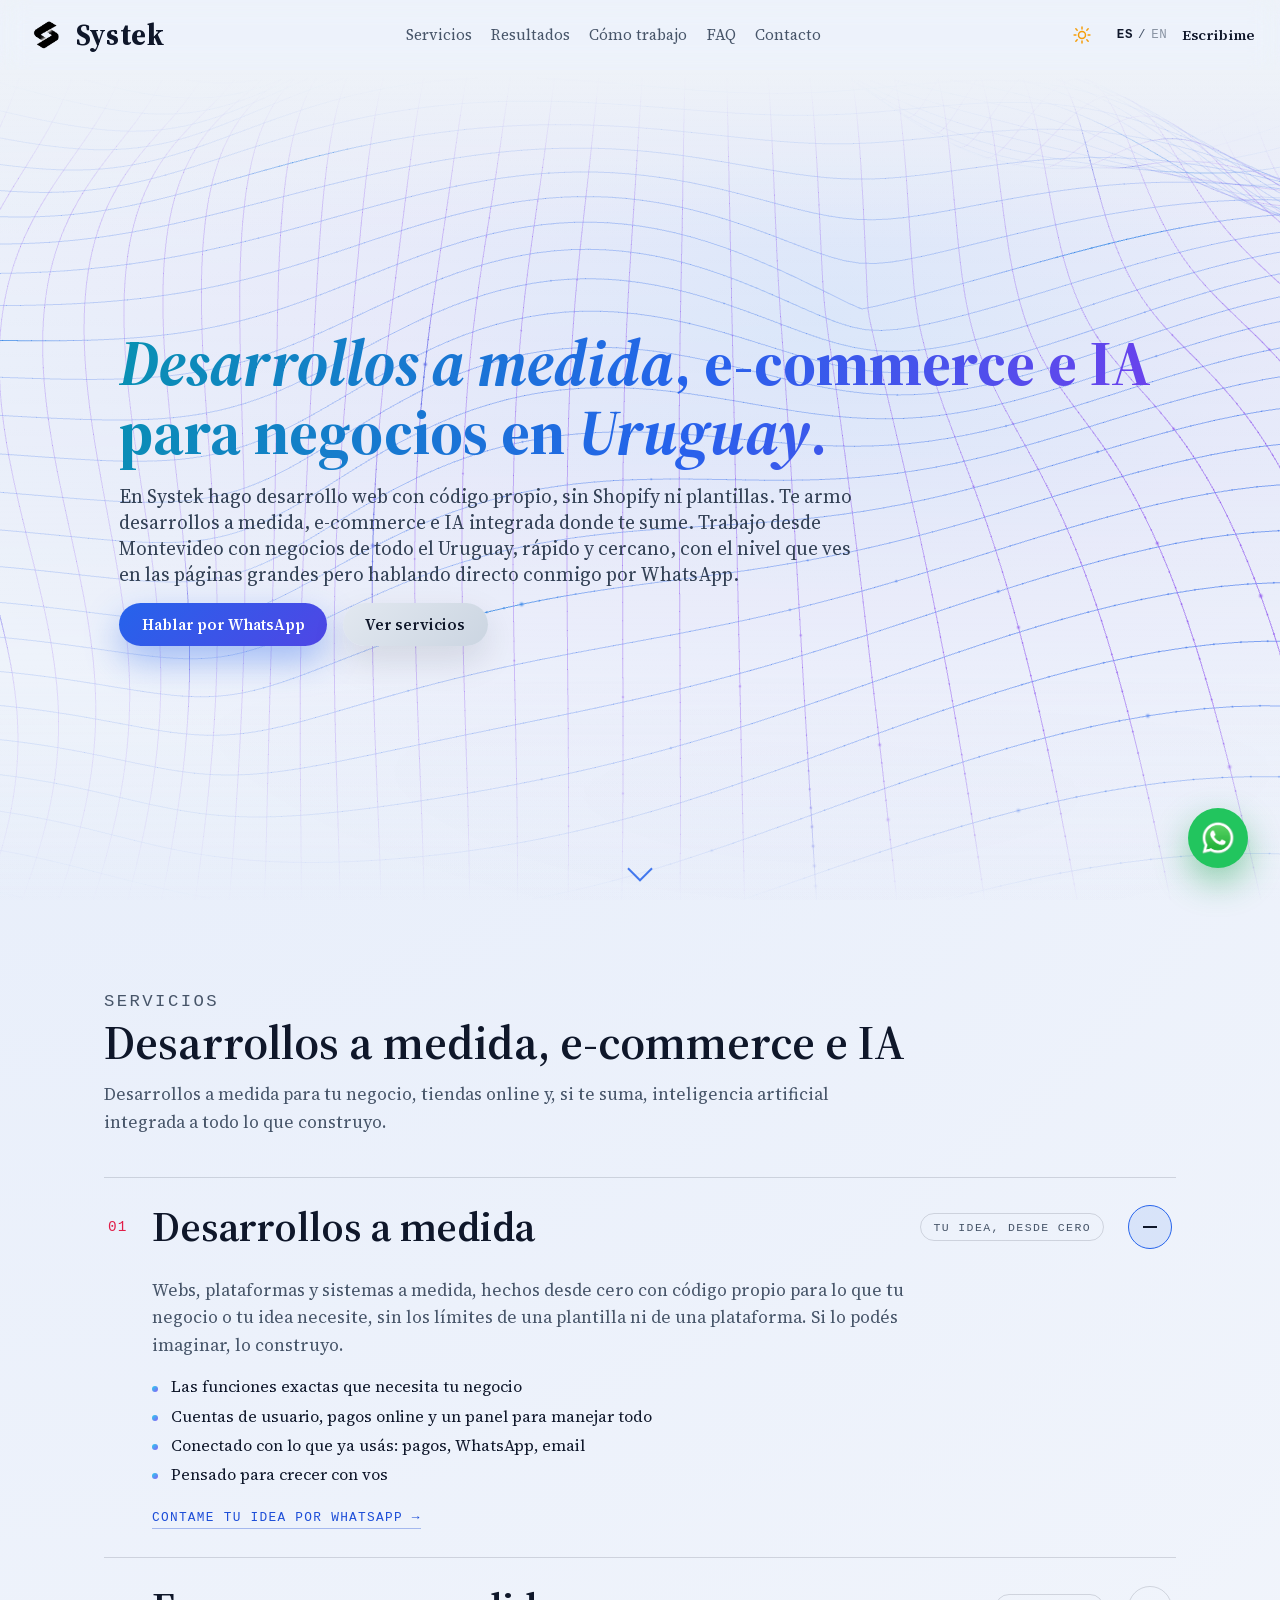
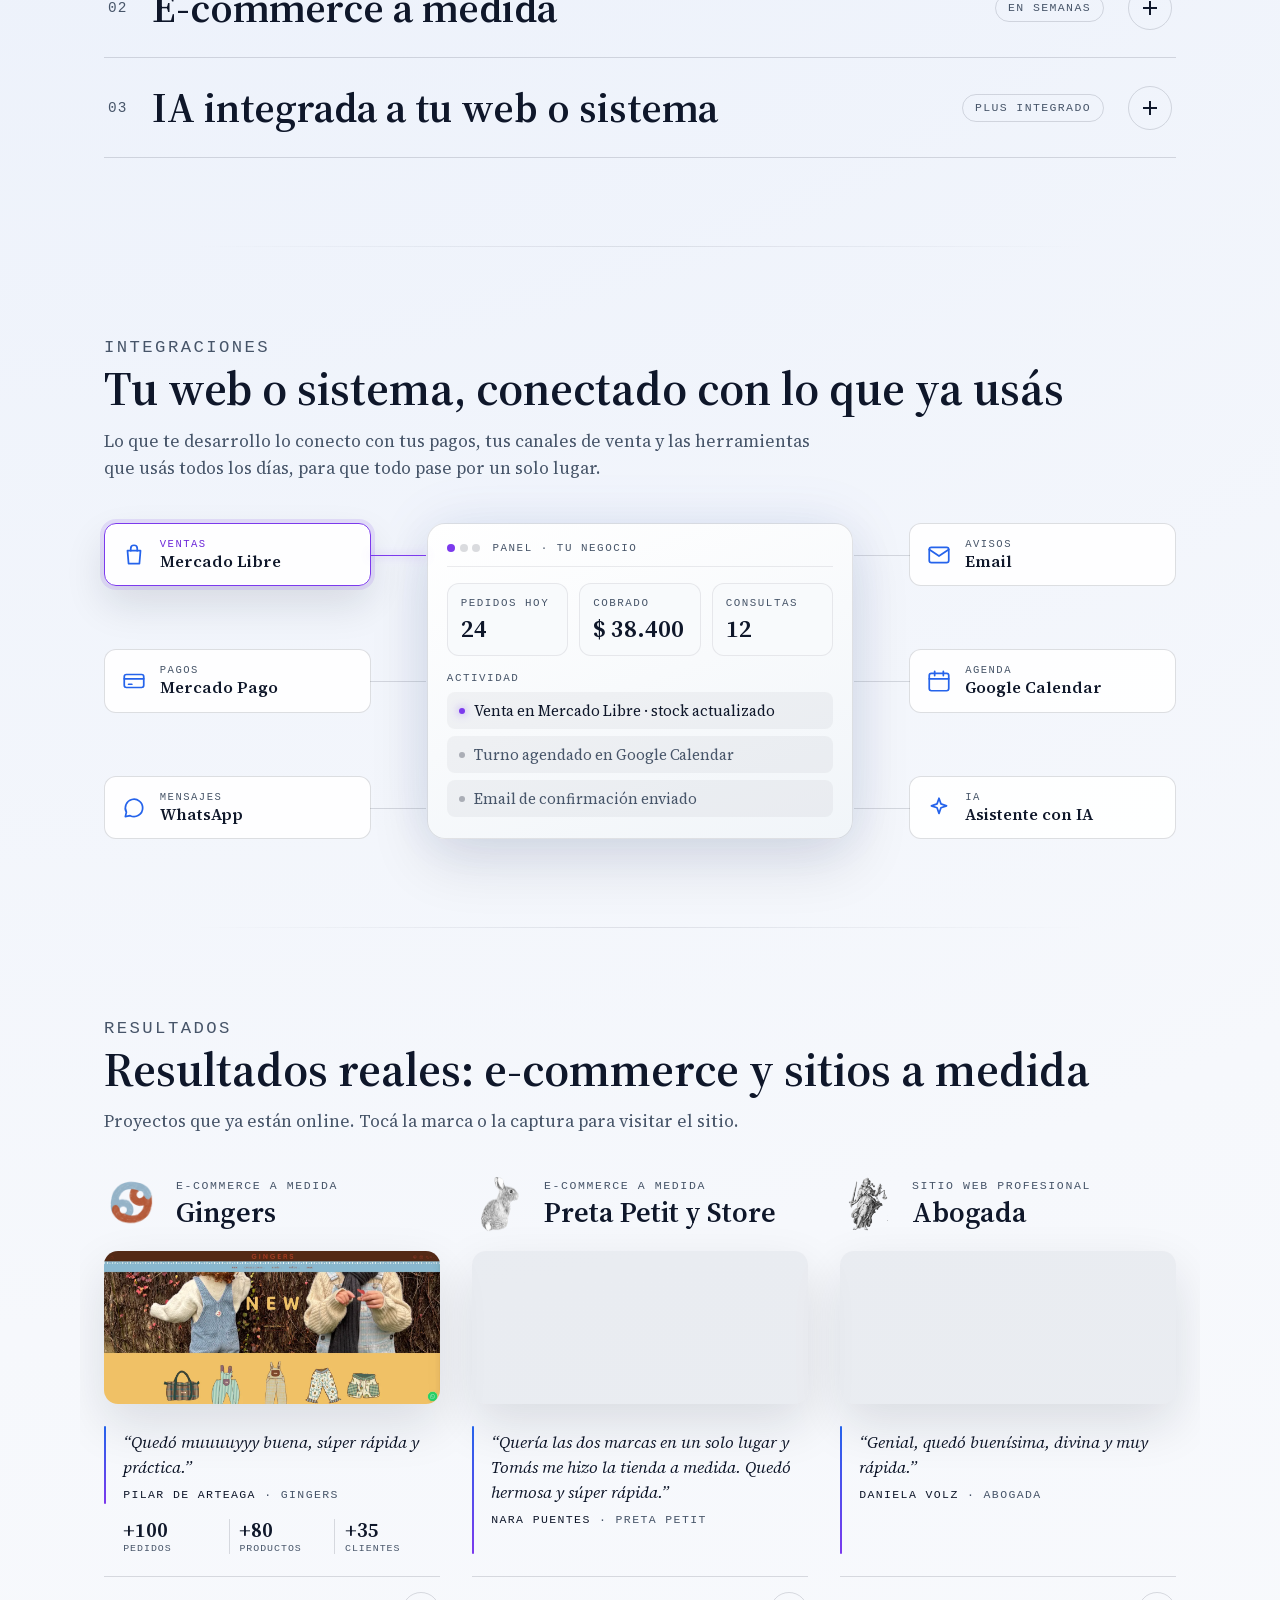
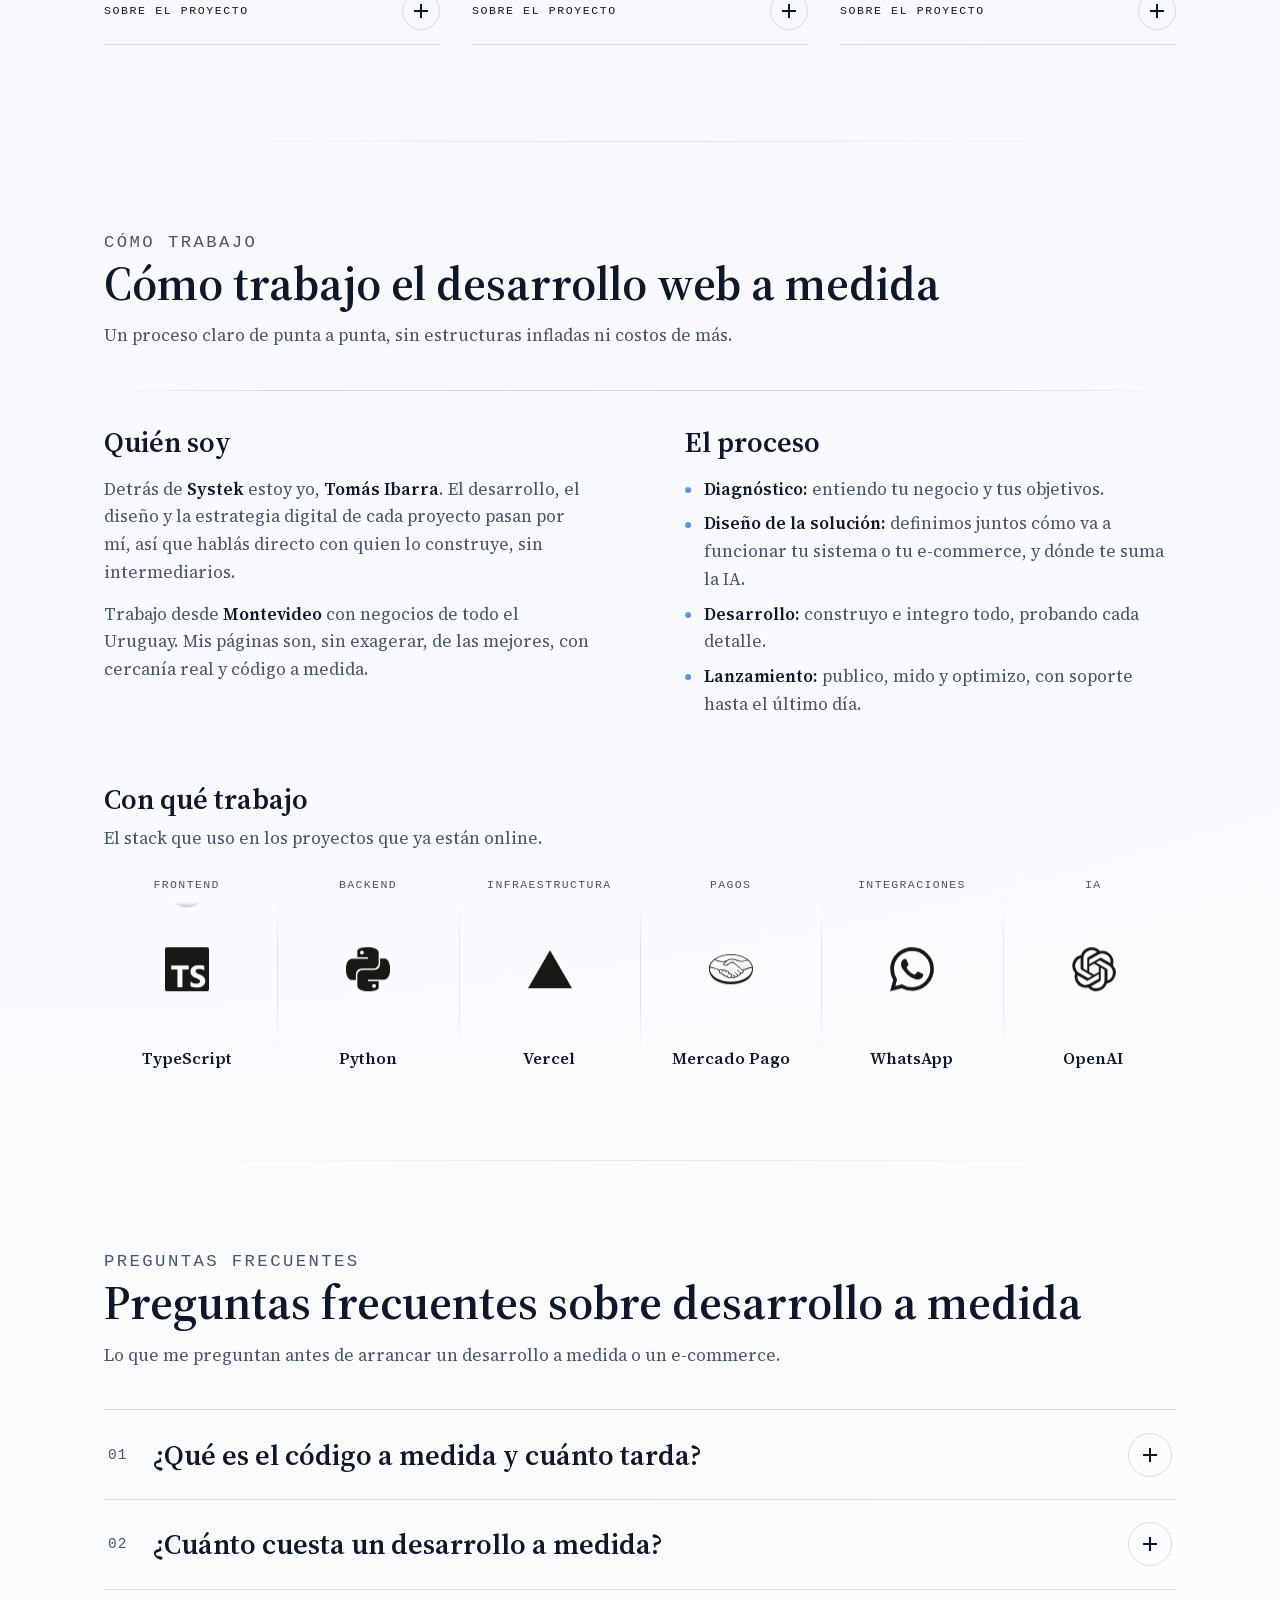
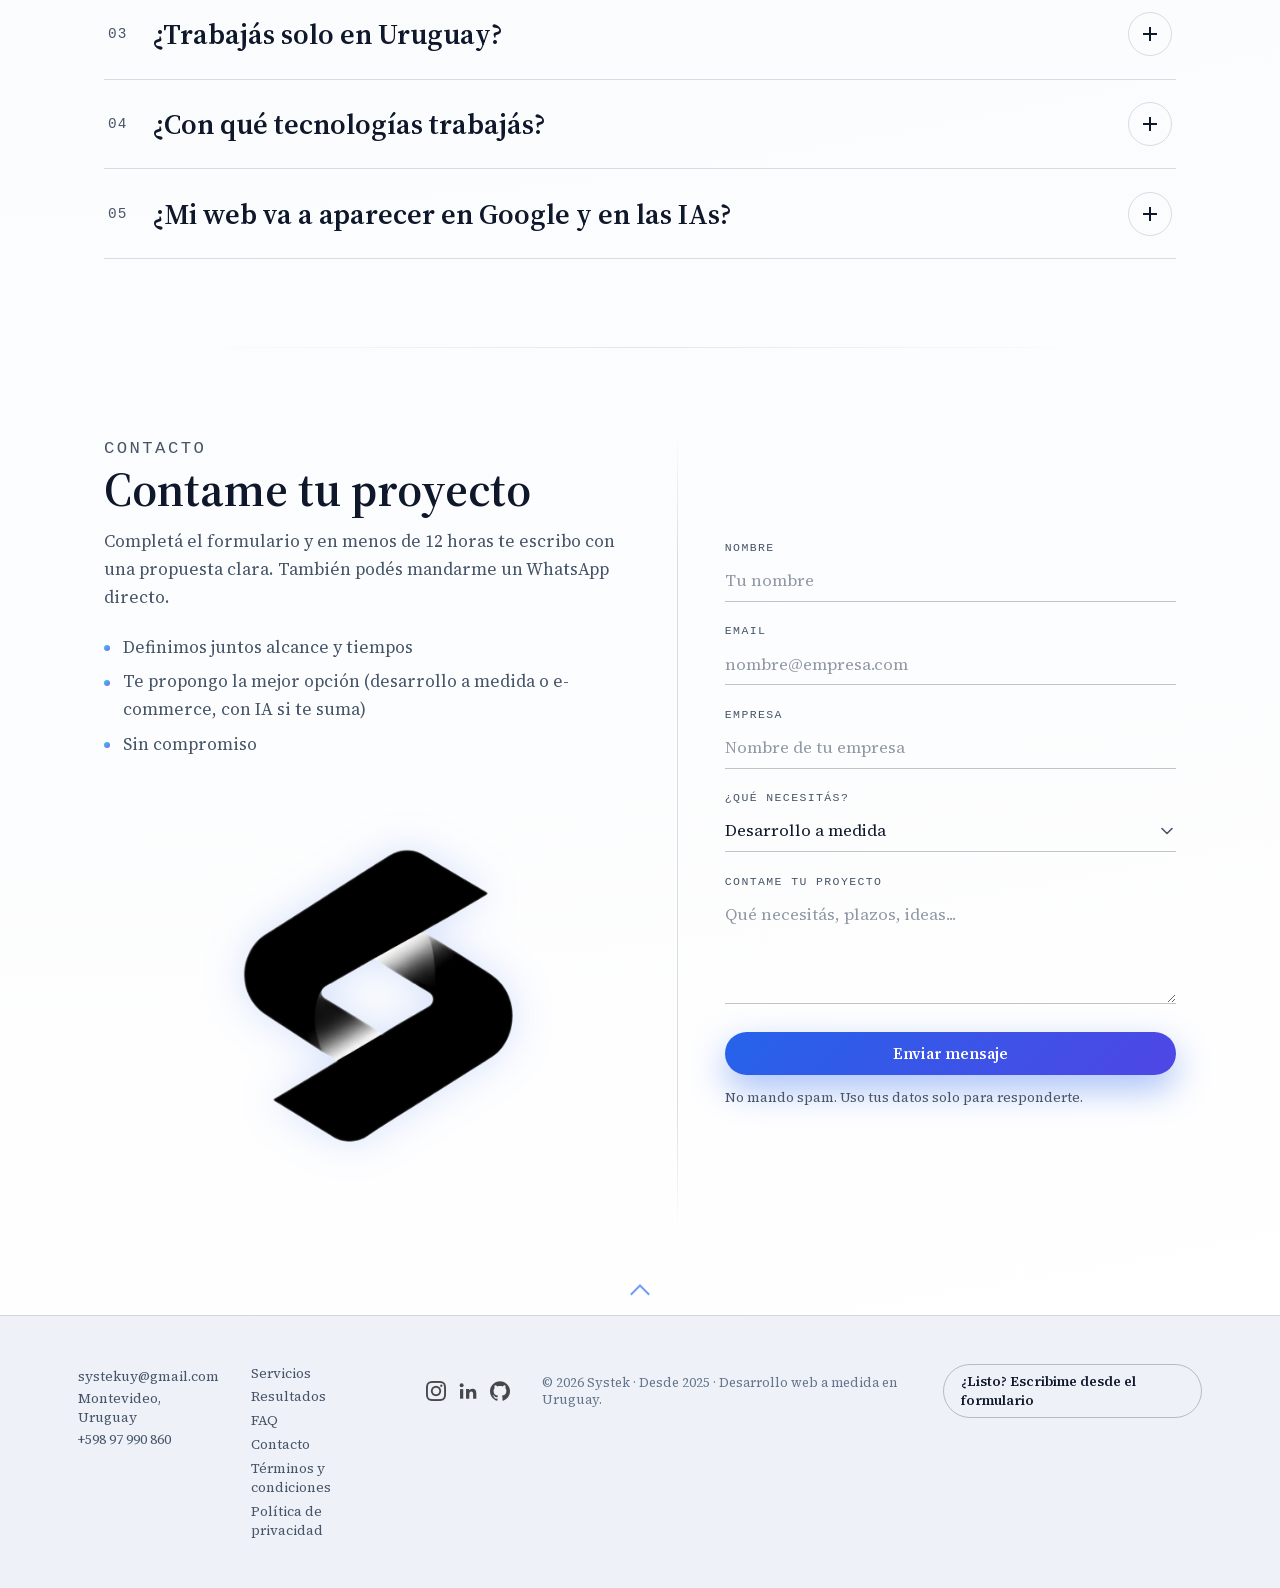
==== commit 48e3011c: "Encabezados de sección sin la rayita decorativa antes del título." ====
--- a/index.html
+++ b/index.html
@@ -42,8 +42,8 @@
 
   <!-- Performance -->
   <link rel="preload" href="font/Source_Serif_4/SourceSerif4-Variable-latin.woff2" as="font" type="font/woff2" crossorigin />
-  <link rel="preload" href="styles.css?v=20261120a" as="style" />
-  <link rel="stylesheet" href="styles.css?v=20261120a" />
+  <link rel="preload" href="styles.css?v=20261120b" as="style" />
+  <link rel="stylesheet" href="styles.css?v=20261120b" />
   <script>
     (function () {
       var root = document.documentElement;
@@ -1012,6 +1012,6 @@
 
   <a href="https://wa.me/59897990860" class="whatsapp-floating" target="_blank" rel="noopener noreferrer" aria-label="Abrir chat de WhatsApp con Systek"></a>
 
-  <script src="script.js?v=20261120a" defer></script>
+  <script src="script.js?v=20261120b" defer></script>
 </body>
 </html>
--- a/styles.css
+++ b/styles.css
@@ -524,20 +524,12 @@
   .eyebrow {
     display: inline-flex;
     align-items: center;
-    gap: 0.6rem;
     margin: 0 0 0.9rem;
     font-family: var(--font-mono);
     font-size: var(--fs-label);
     text-transform: uppercase;
     letter-spacing: 0.14em;
     color: var(--text-soft);
-  }
-
-  .eyebrow::before {
-    content: "";
-    width: 22px;
-    height: 1px;
-    background: var(--cherry);
   }
 
   .section-header h2,
--- a/styles.css
+++ b/styles.css
@@ -524,20 +524,12 @@
   .eyebrow {
     display: inline-flex;
     align-items: center;
-    gap: 0.6rem;
     margin: 0 0 0.9rem;
     font-family: var(--font-mono);
     font-size: var(--fs-label);
     text-transform: uppercase;
     letter-spacing: 0.14em;
     color: var(--text-soft);
-  }
-
-  .eyebrow::before {
-    content: "";
-    width: 22px;
-    height: 1px;
-    background: var(--cherry);
   }
 
   .section-header h2,
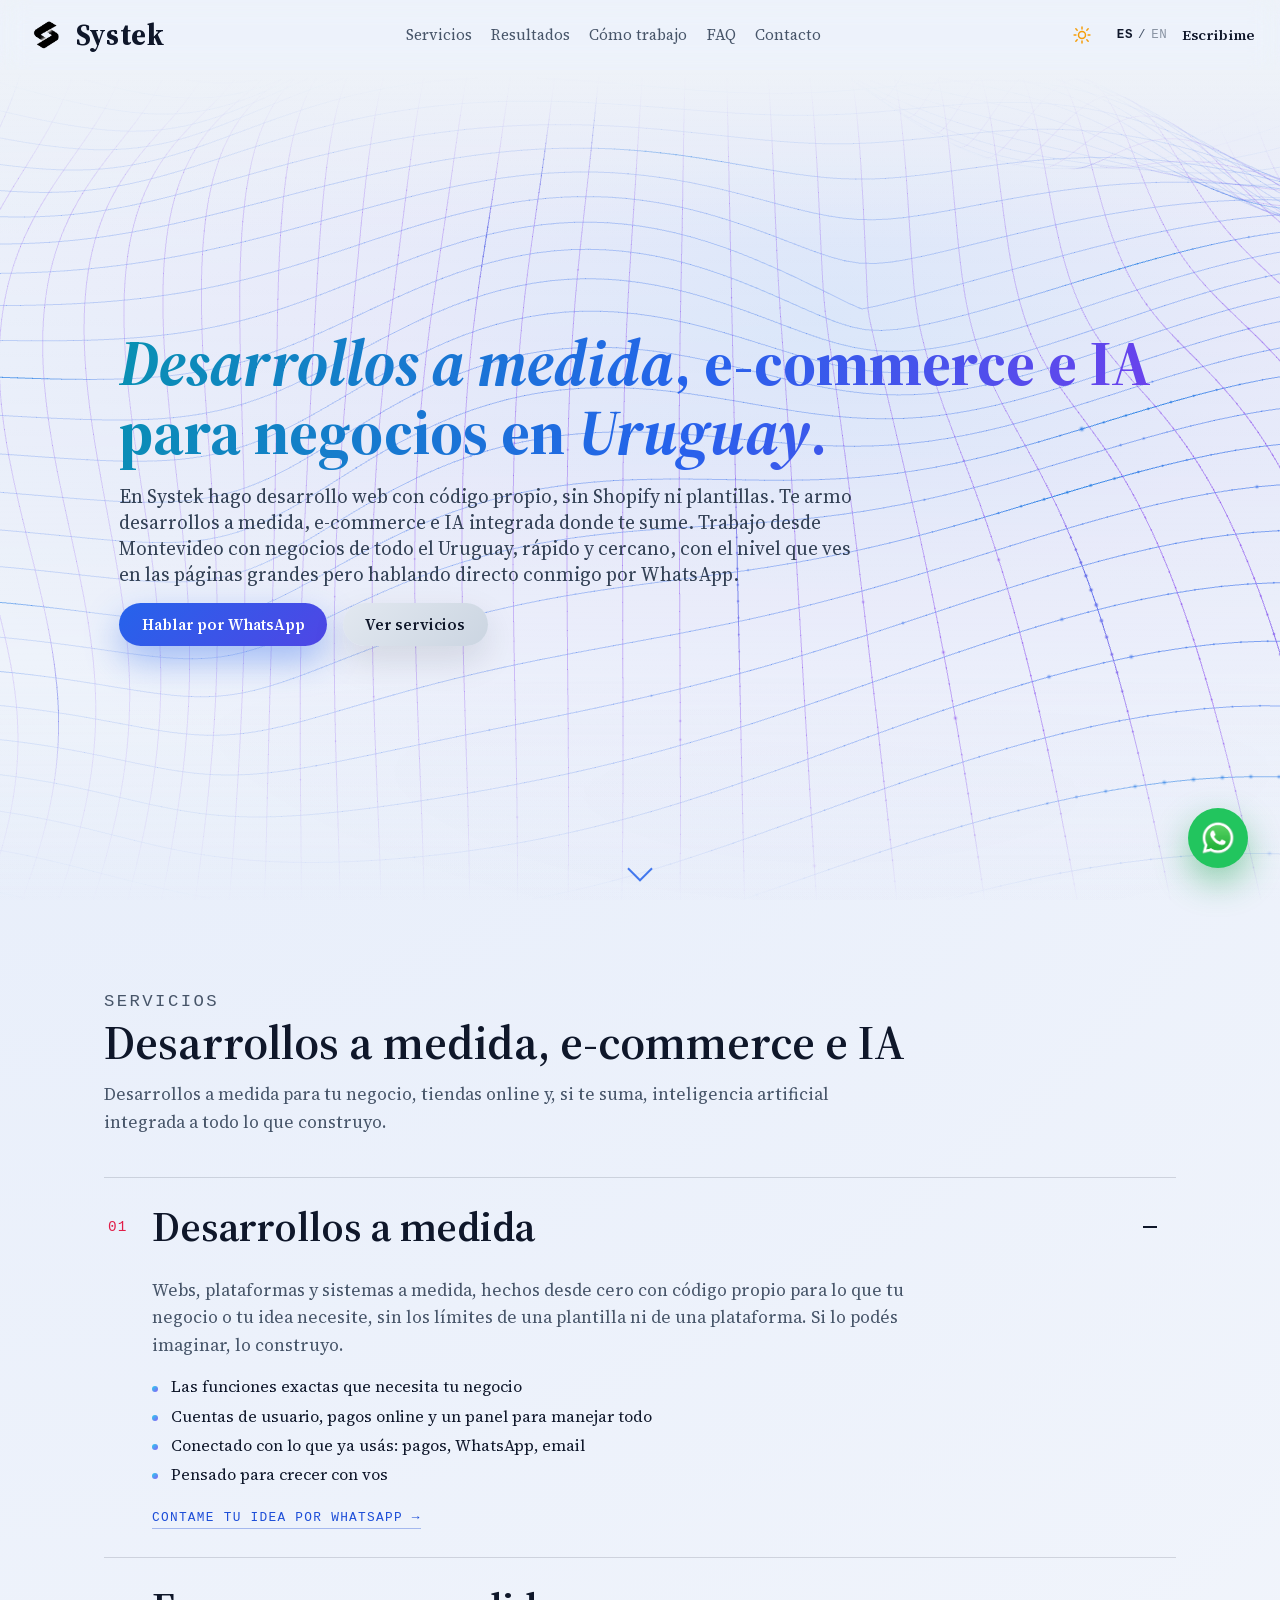
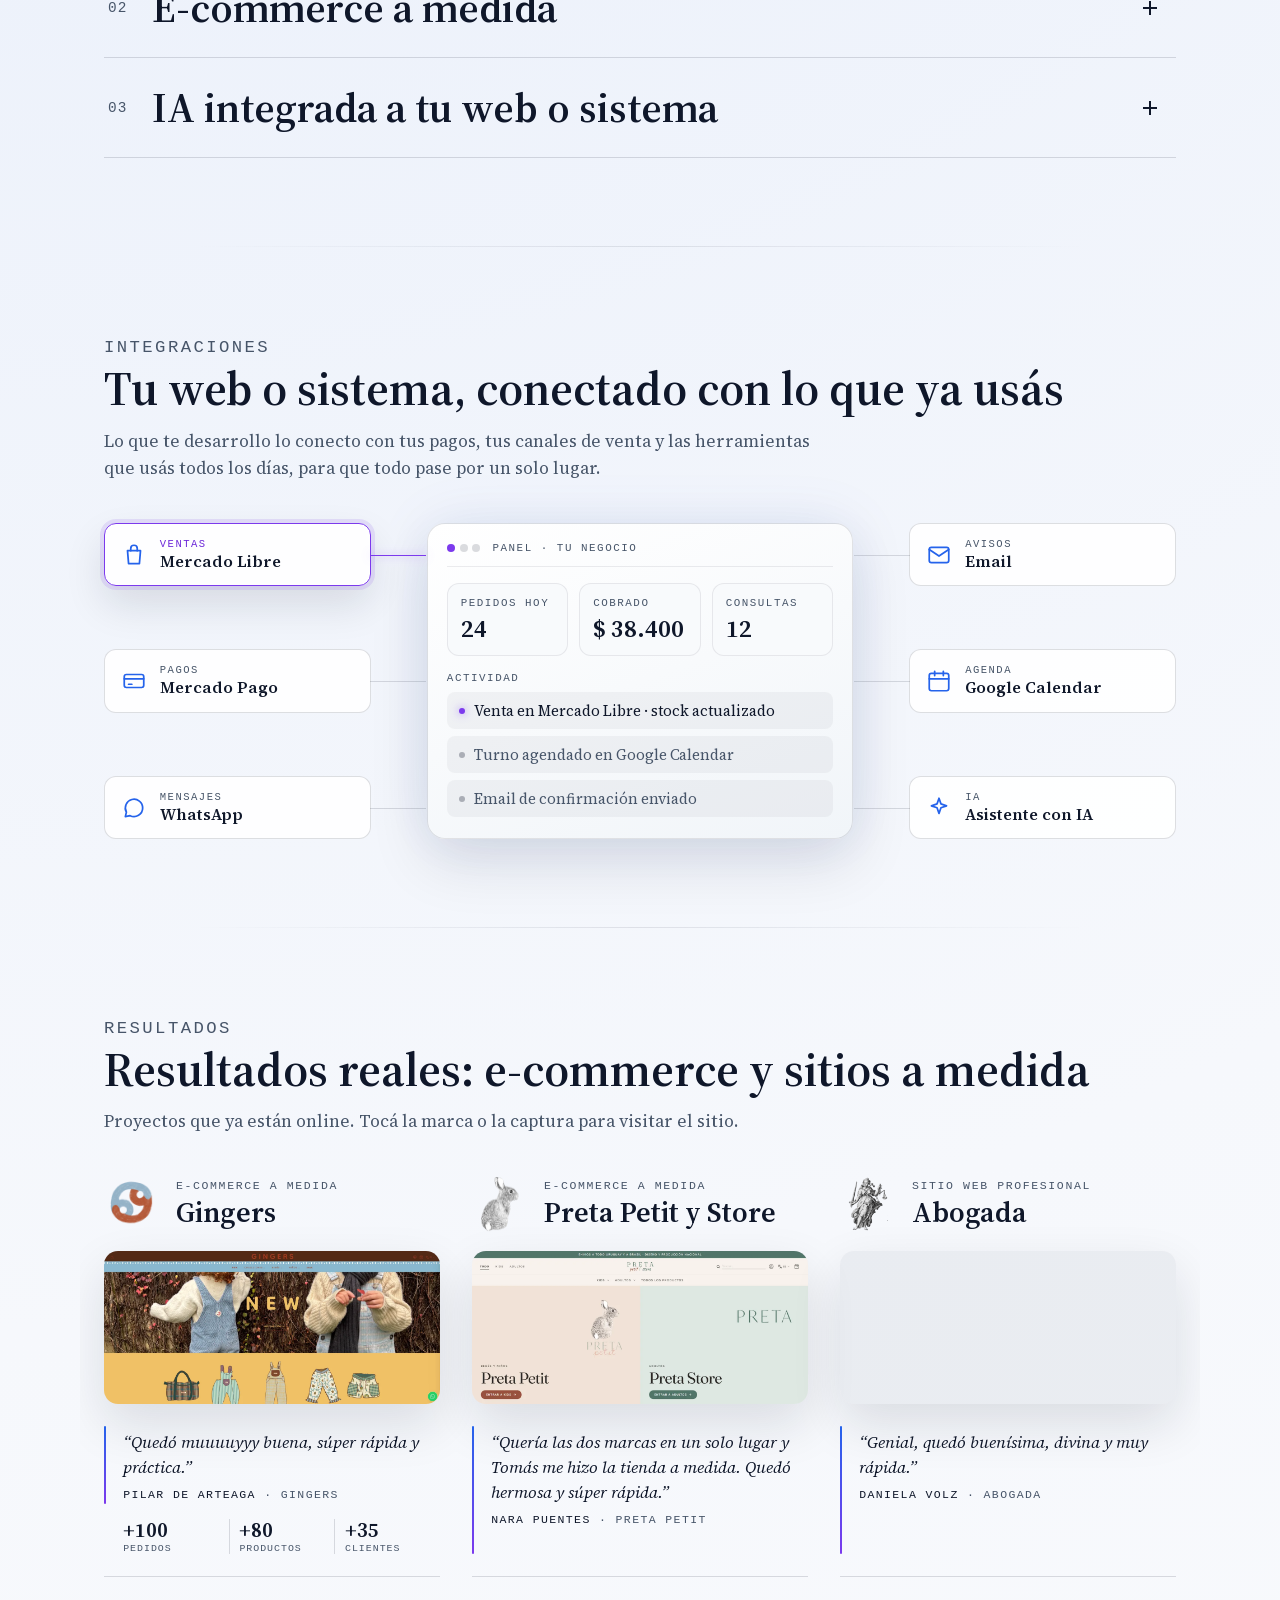
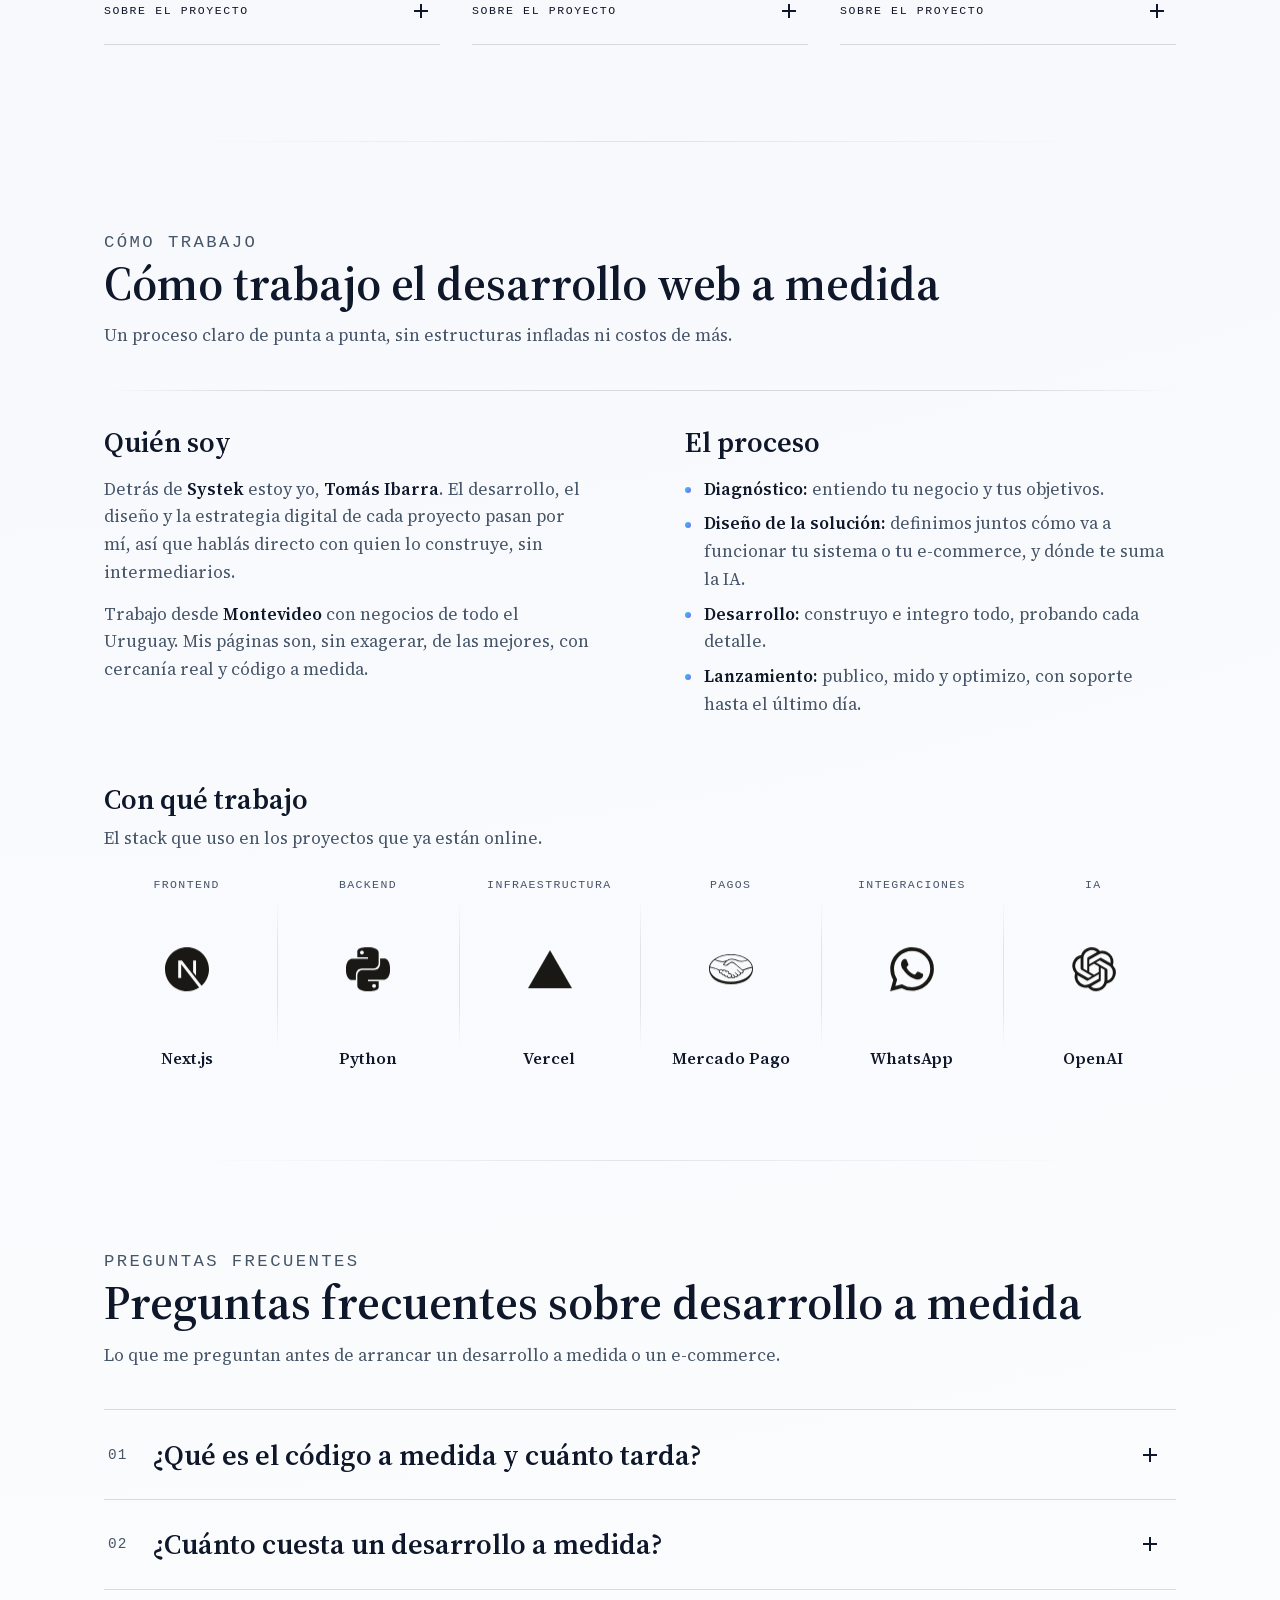
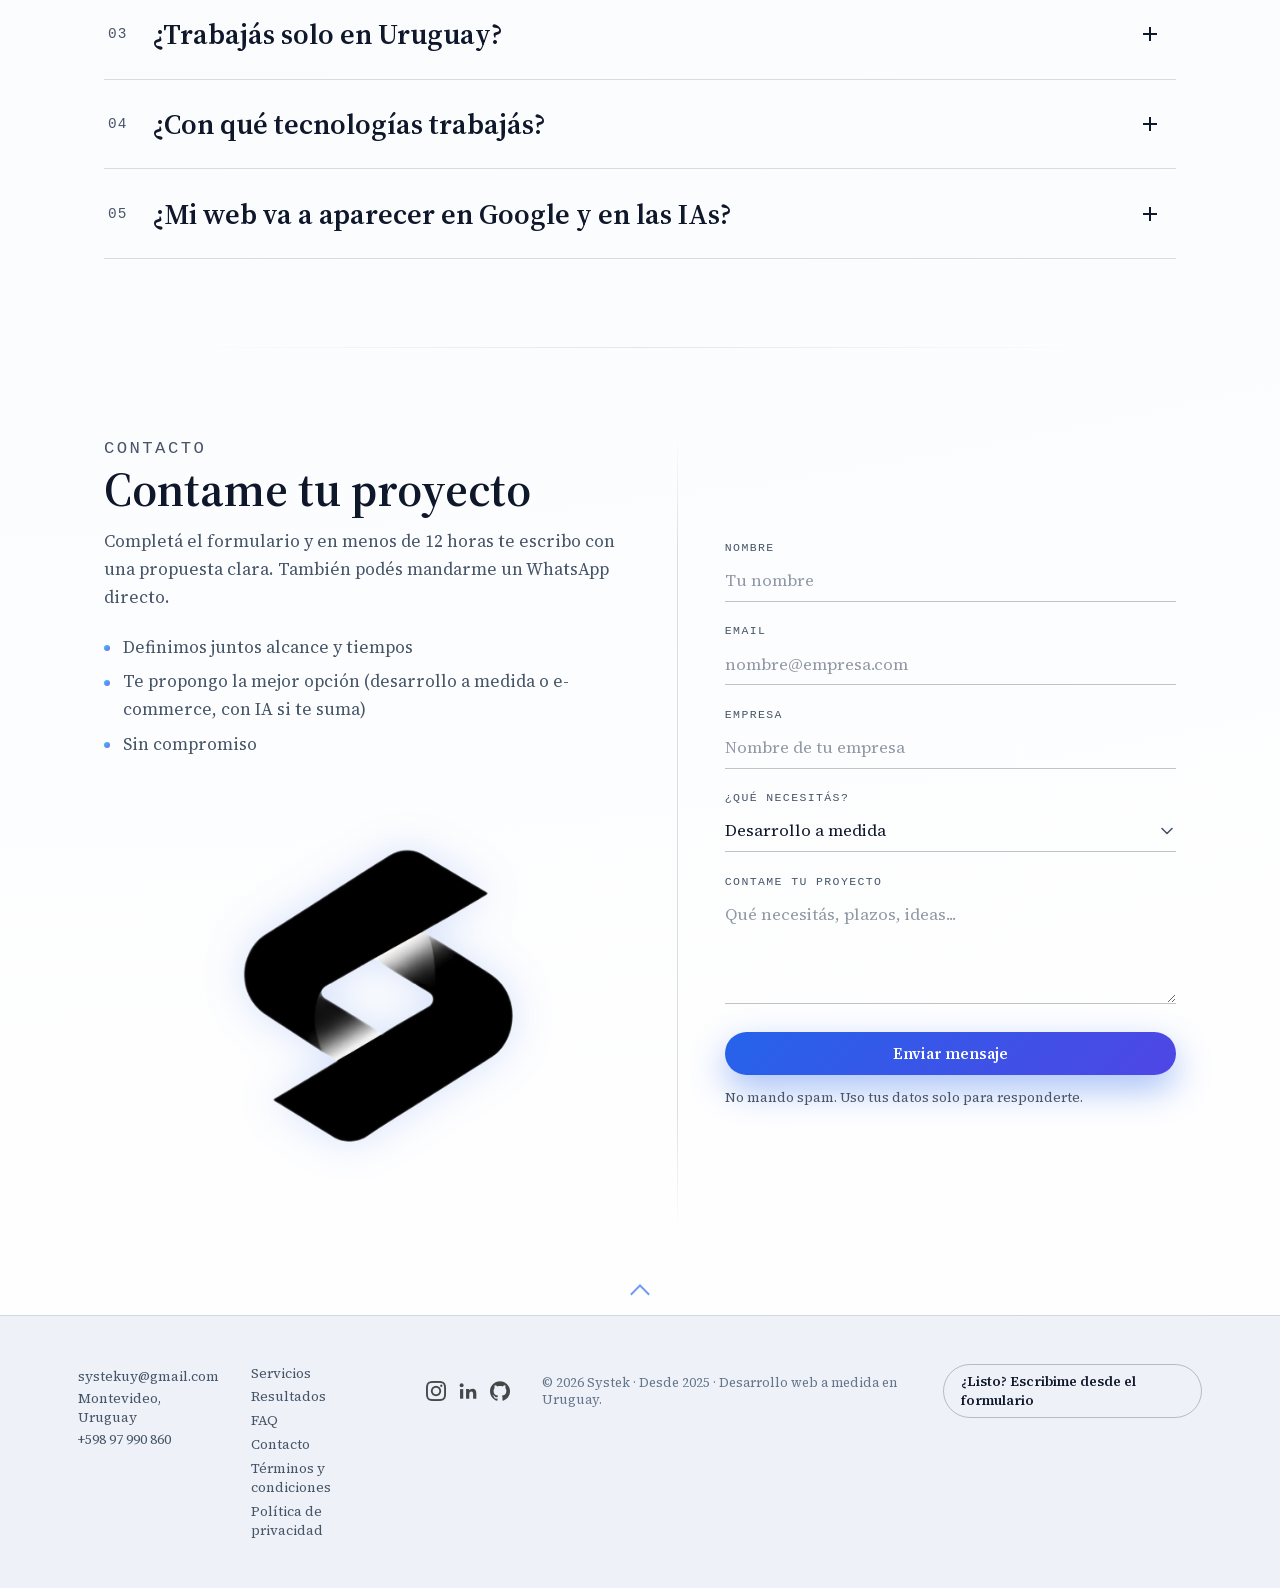
==== commit 0be133d2: "Acordeones más limpios: títulos de servicios sin etiquetas y símbolos de abrir/cerrar sin círculo." ====
--- a/index.html
+++ b/index.html
@@ -42,8 +42,8 @@
 
   <!-- Performance -->
   <link rel="preload" href="font/Source_Serif_4/SourceSerif4-Variable-latin.woff2" as="font" type="font/woff2" crossorigin />
-  <link rel="preload" href="styles.css?v=20261120b" as="style" />
-  <link rel="stylesheet" href="styles.css?v=20261120b" />
+  <link rel="preload" href="styles.css?v=20261120c" as="style" />
+  <link rel="stylesheet" href="styles.css?v=20261120c" />
   <script>
     (function () {
       var root = document.documentElement;
@@ -326,7 +326,6 @@
               <button type="button" class="service-toggle" data-accordion-toggle id="servicio-desarrollos-btn" aria-expanded="true" aria-controls="servicio-desarrollos">
                 <span class="service-num" aria-hidden="true">01</span>
                 <span class="service-title">Desarrollos a medida</span>
-                <span class="service-tag">Tu idea, desde cero</span>
                 <span class="service-icon" aria-hidden="true"></span>
               </button>
             </h3>
@@ -353,7 +352,6 @@
               <button type="button" class="service-toggle" data-accordion-toggle id="servicio-ecommerce-btn" aria-expanded="true" aria-controls="servicio-ecommerce">
                 <span class="service-num" aria-hidden="true">02</span>
                 <span class="service-title">E-commerce a medida</span>
-                <span class="service-tag">En semanas</span>
                 <span class="service-icon" aria-hidden="true"></span>
               </button>
             </h3>
@@ -378,7 +376,6 @@
               <button type="button" class="service-toggle" data-accordion-toggle id="servicio-ia-btn" aria-expanded="true" aria-controls="servicio-ia">
                 <span class="service-num" aria-hidden="true">03</span>
                 <span class="service-title">IA integrada a tu web o sistema</span>
-                <span class="service-tag">Plus integrado</span>
                 <span class="service-icon" aria-hidden="true"></span>
               </button>
             </h3>
@@ -1012,6 +1009,6 @@
 
   <a href="https://wa.me/59897990860" class="whatsapp-floating" target="_blank" rel="noopener noreferrer" aria-label="Abrir chat de WhatsApp con Systek"></a>
 
-  <script src="script.js?v=20261120b" defer></script>
+  <script src="script.js?v=20261120c" defer></script>
 </body>
 </html>
--- a/styles.css
+++ b/styles.css
@@ -565,7 +565,7 @@
 .service-toggle {
   width: 100%;
   display: grid;
-  grid-template-columns: auto minmax(0, 1fr) auto auto;
+  grid-template-columns: auto minmax(0, 1fr) auto;
   align-items: center;
   gap: 1.5rem;
   padding: 1.6rem 0.25rem;
@@ -597,26 +597,10 @@
   line-height: 1.15;
 }
 
-.service-tag {
-  font-family: var(--font-mono);
-  font-size: var(--fs-label);
-  font-weight: 500;
-  text-transform: uppercase;
-  letter-spacing: 0.12em;
-  color: var(--text-soft);
-  padding: 0.4rem 0.75rem;
-  border: 1px solid var(--border);
-  border-radius: 999px;
-  white-space: nowrap;
-}
-
 .service-icon {
   position: relative;
   width: 44px;
   height: 44px;
-  border: 1px solid var(--border);
-  border-radius: 999px;
-  transition: border-color 0.2s ease, background-color 0.2s ease, transform 0.3s ease;
 }
 
 .service-icon::before,
@@ -638,11 +622,6 @@
 
 .service-toggle[aria-expanded="true"] .service-num {
   color: var(--cherry);
-}
-
-[aria-expanded="true"] > .service-icon {
-  border-color: var(--primary);
-  background: var(--primary-soft);
 }
 
 [aria-expanded="true"] > .service-icon::after {
@@ -2078,20 +2057,16 @@
     font-size: 0.85rem;
   }
 
-  /* Servicios: título arriba, tag abajo */
+  /* Servicios */
   .service-toggle {
     grid-template-columns: auto minmax(0, 1fr) auto;
-    grid-template-areas:
-      "num title icon"
-      ". tag icon";
+    grid-template-areas: "num title icon";
     column-gap: 0.9rem;
-    row-gap: 0.6rem;
     padding: 1.3rem 0;
   }
 
   .service-num { grid-area: num; align-self: start; padding-top: 0.45rem; }
   .service-title { grid-area: title; }
-  .service-tag { grid-area: tag; justify-self: start; white-space: normal; }
   .service-toggle .service-icon { grid-area: icon; width: 40px; height: 40px; }
 
   .service-panel-inner,
--- a/styles.css
+++ b/styles.css
@@ -565,7 +565,7 @@
 .service-toggle {
   width: 100%;
   display: grid;
-  grid-template-columns: auto minmax(0, 1fr) auto auto;
+  grid-template-columns: auto minmax(0, 1fr) auto;
   align-items: center;
   gap: 1.5rem;
   padding: 1.6rem 0.25rem;
@@ -597,26 +597,10 @@
   line-height: 1.15;
 }
 
-.service-tag {
-  font-family: var(--font-mono);
-  font-size: var(--fs-label);
-  font-weight: 500;
-  text-transform: uppercase;
-  letter-spacing: 0.12em;
-  color: var(--text-soft);
-  padding: 0.4rem 0.75rem;
-  border: 1px solid var(--border);
-  border-radius: 999px;
-  white-space: nowrap;
-}
-
 .service-icon {
   position: relative;
   width: 44px;
   height: 44px;
-  border: 1px solid var(--border);
-  border-radius: 999px;
-  transition: border-color 0.2s ease, background-color 0.2s ease, transform 0.3s ease;
 }
 
 .service-icon::before,
@@ -638,11 +622,6 @@
 
 .service-toggle[aria-expanded="true"] .service-num {
   color: var(--cherry);
-}
-
-[aria-expanded="true"] > .service-icon {
-  border-color: var(--primary);
-  background: var(--primary-soft);
 }
 
 [aria-expanded="true"] > .service-icon::after {
@@ -2078,20 +2057,16 @@
     font-size: 0.85rem;
   }
 
-  /* Servicios: título arriba, tag abajo */
+  /* Servicios */
   .service-toggle {
     grid-template-columns: auto minmax(0, 1fr) auto;
-    grid-template-areas:
-      "num title icon"
-      ". tag icon";
+    grid-template-areas: "num title icon";
     column-gap: 0.9rem;
-    row-gap: 0.6rem;
     padding: 1.3rem 0;
   }
 
   .service-num { grid-area: num; align-self: start; padding-top: 0.45rem; }
   .service-title { grid-area: title; }
-  .service-tag { grid-area: tag; justify-self: start; white-space: normal; }
   .service-toggle .service-icon { grid-area: icon; width: 40px; height: 40px; }
 
   .service-panel-inner,
